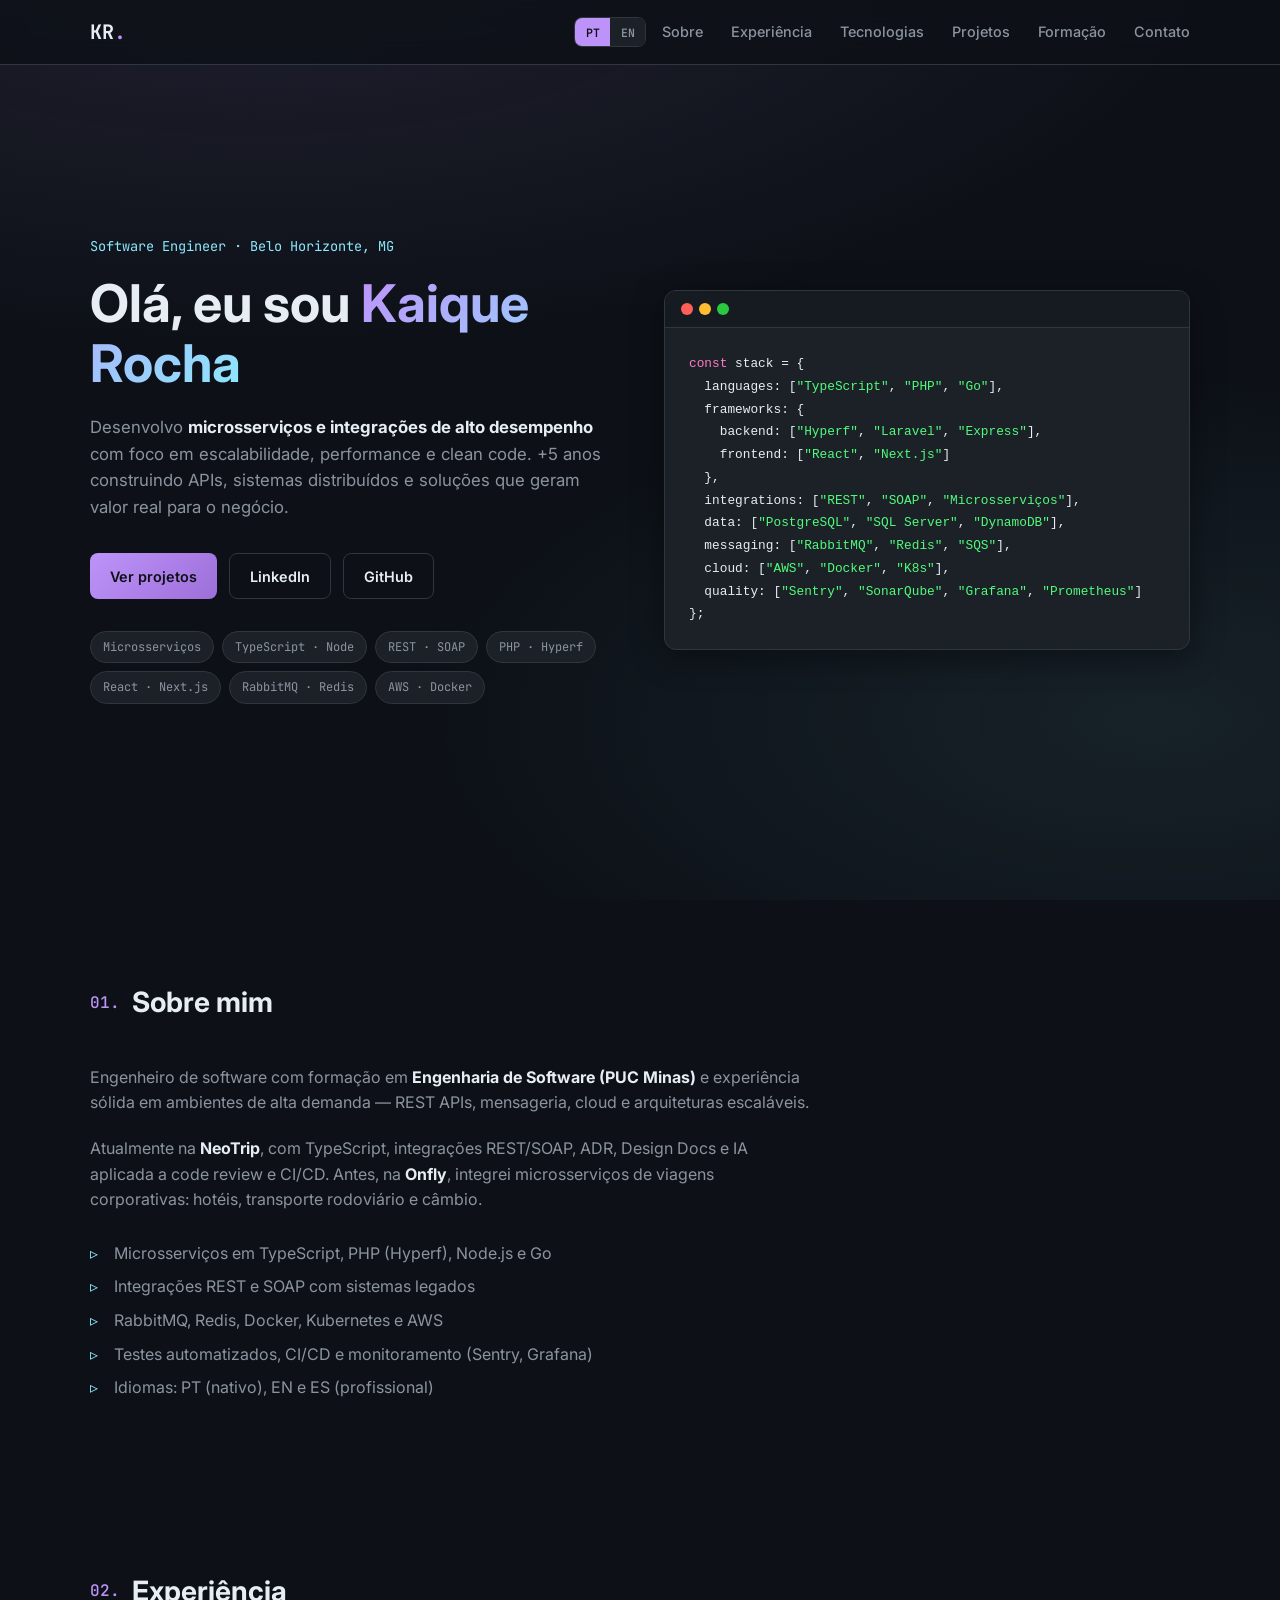
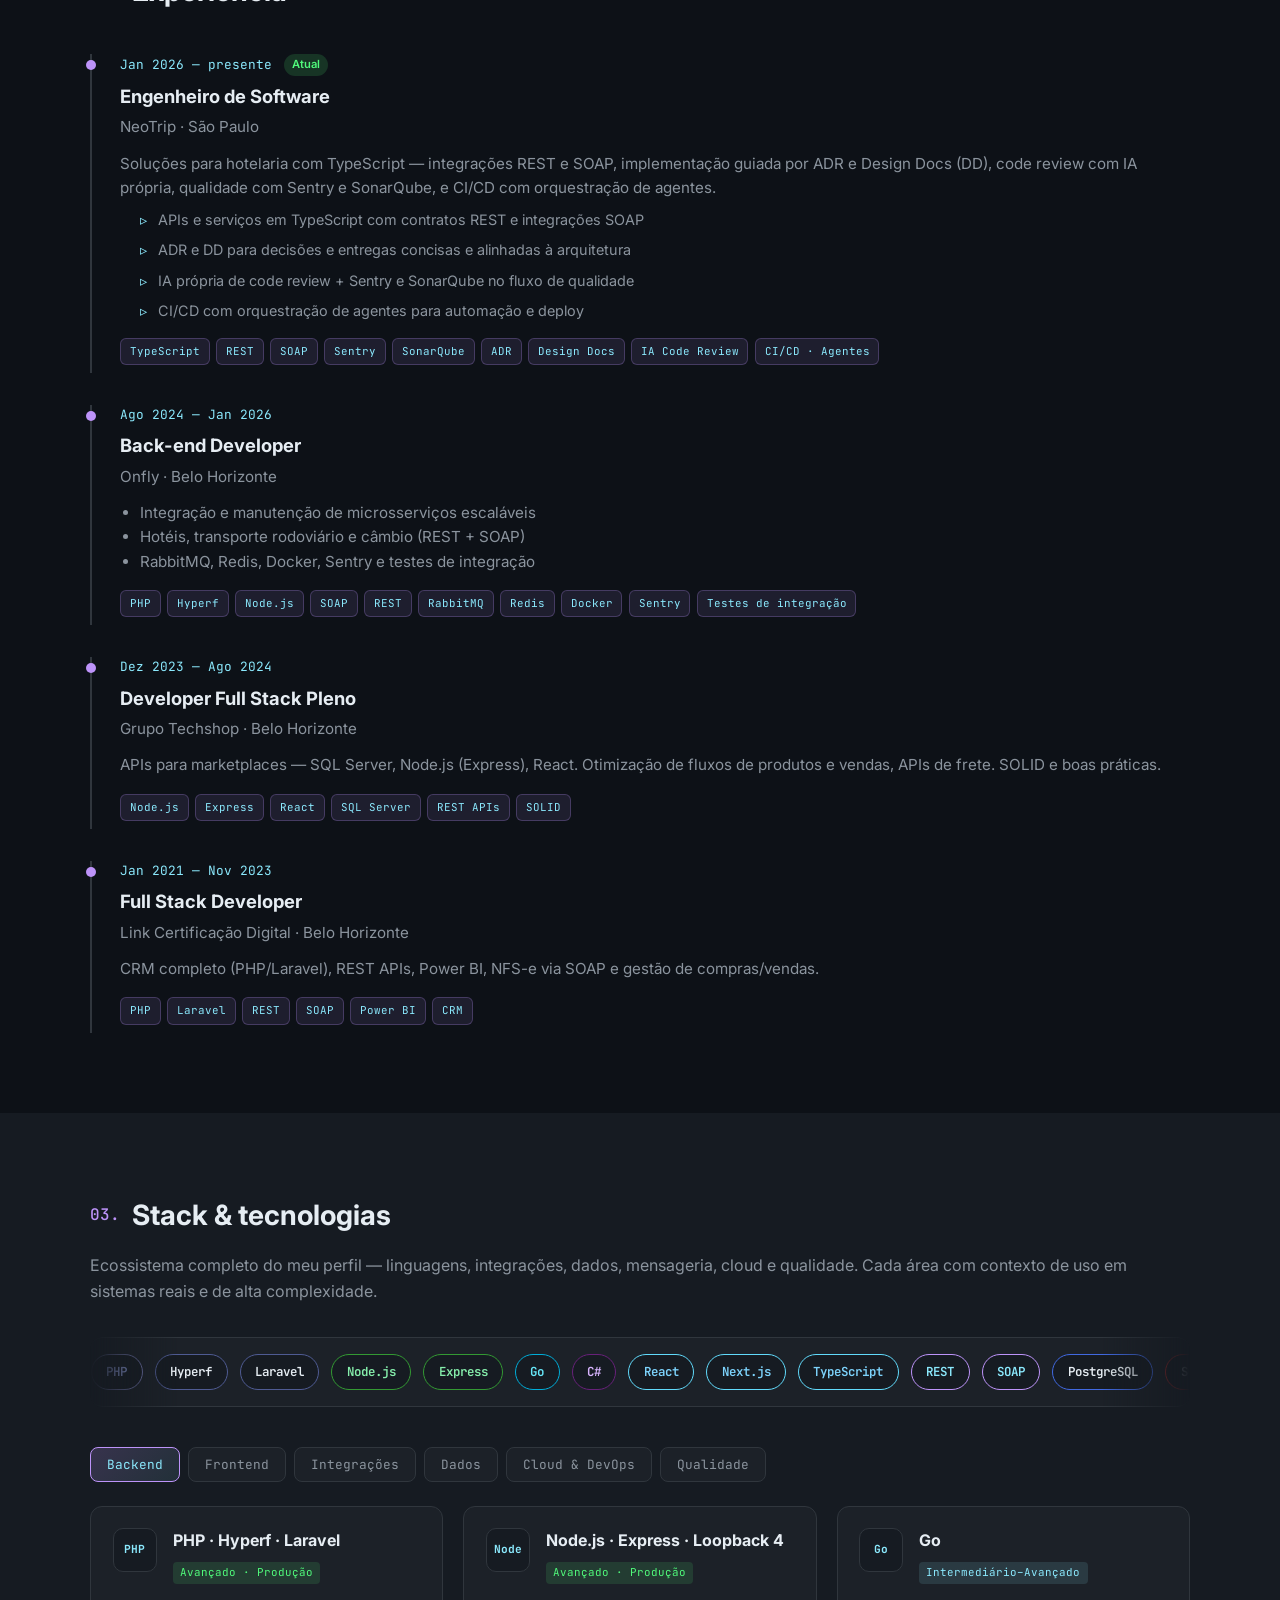
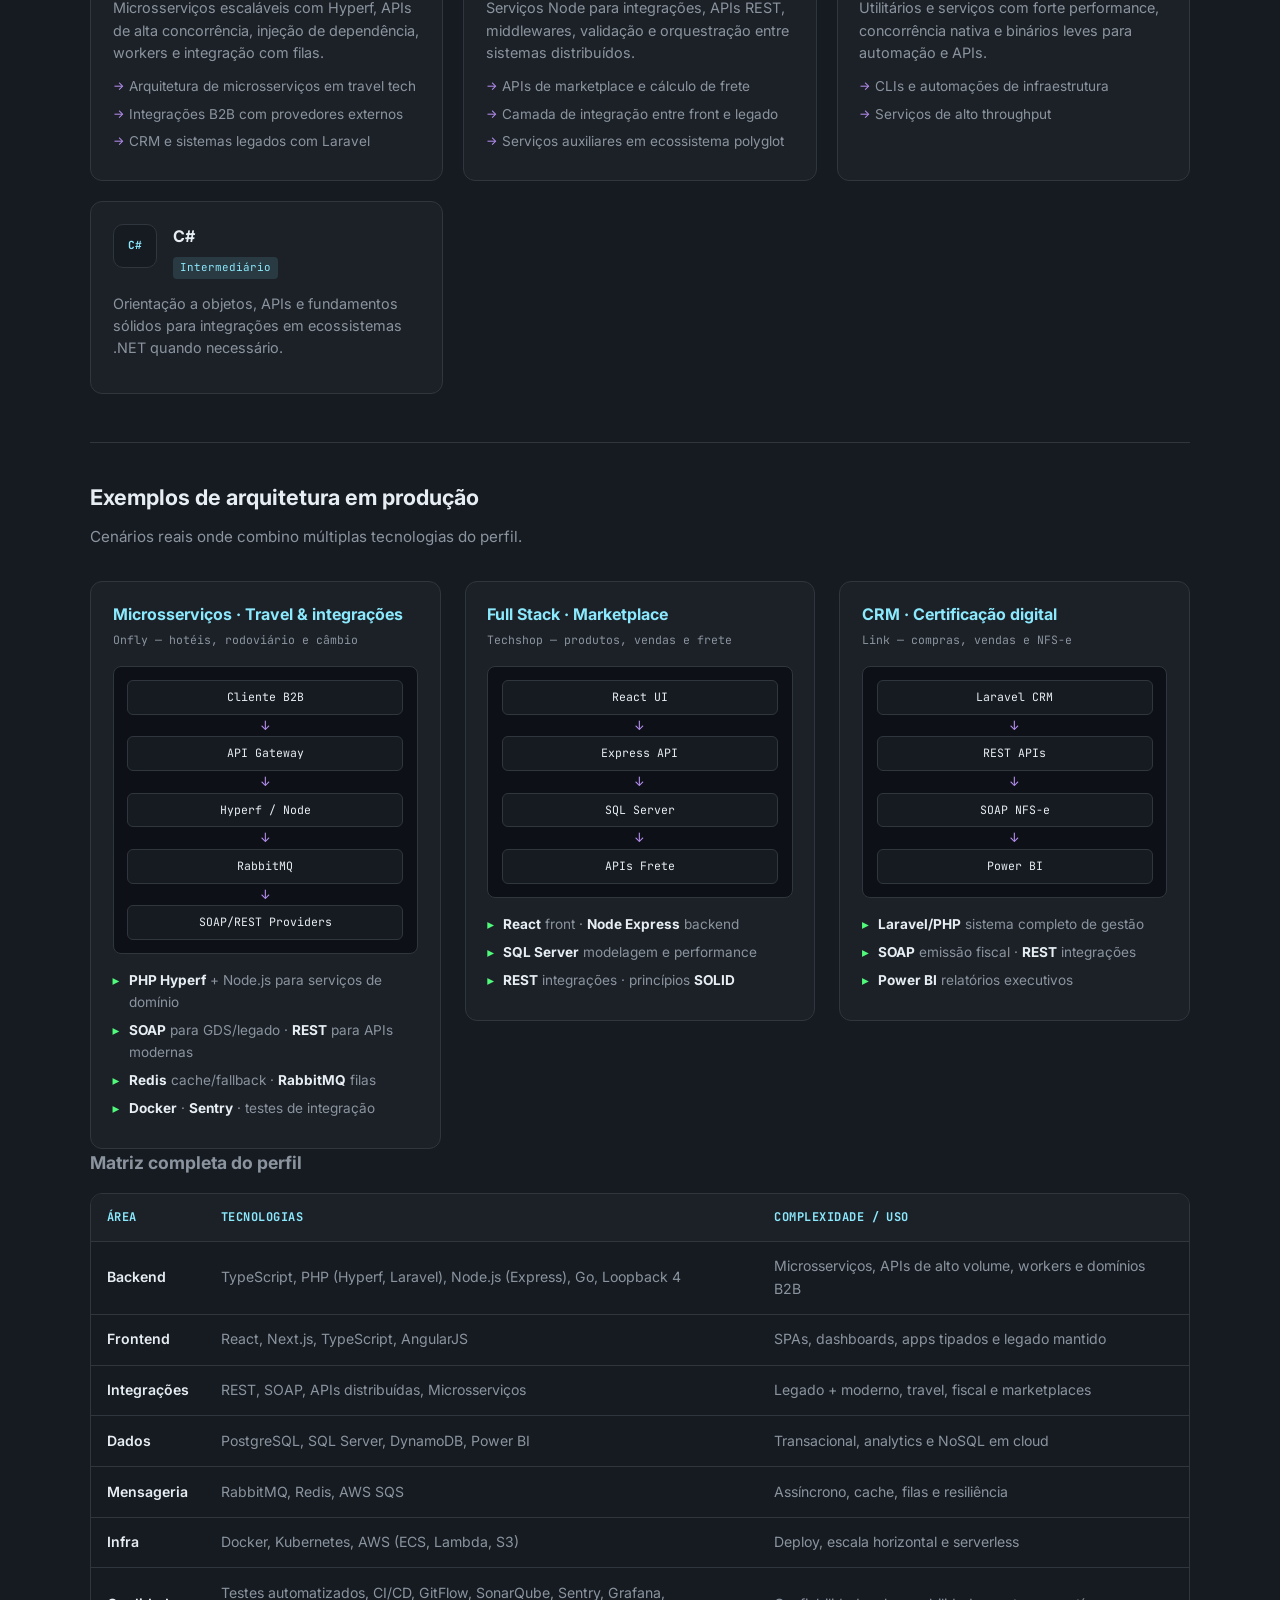
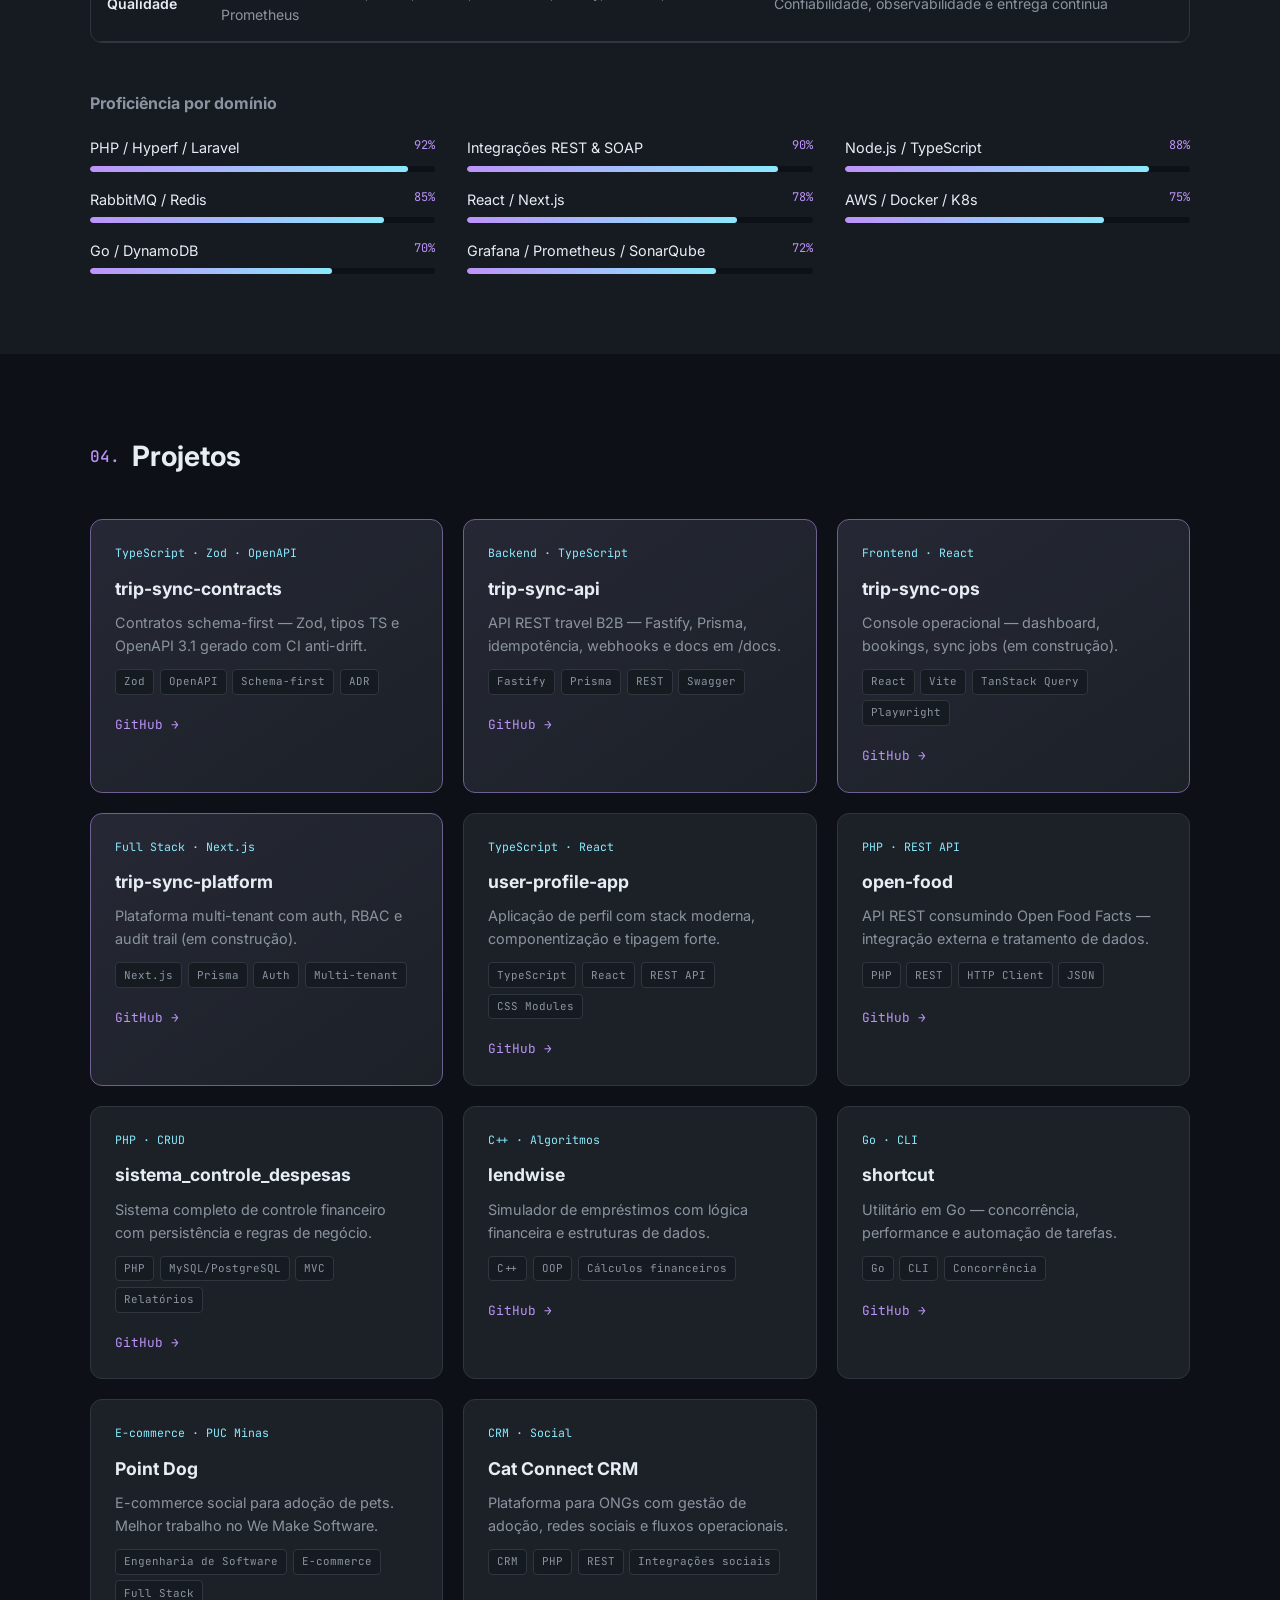
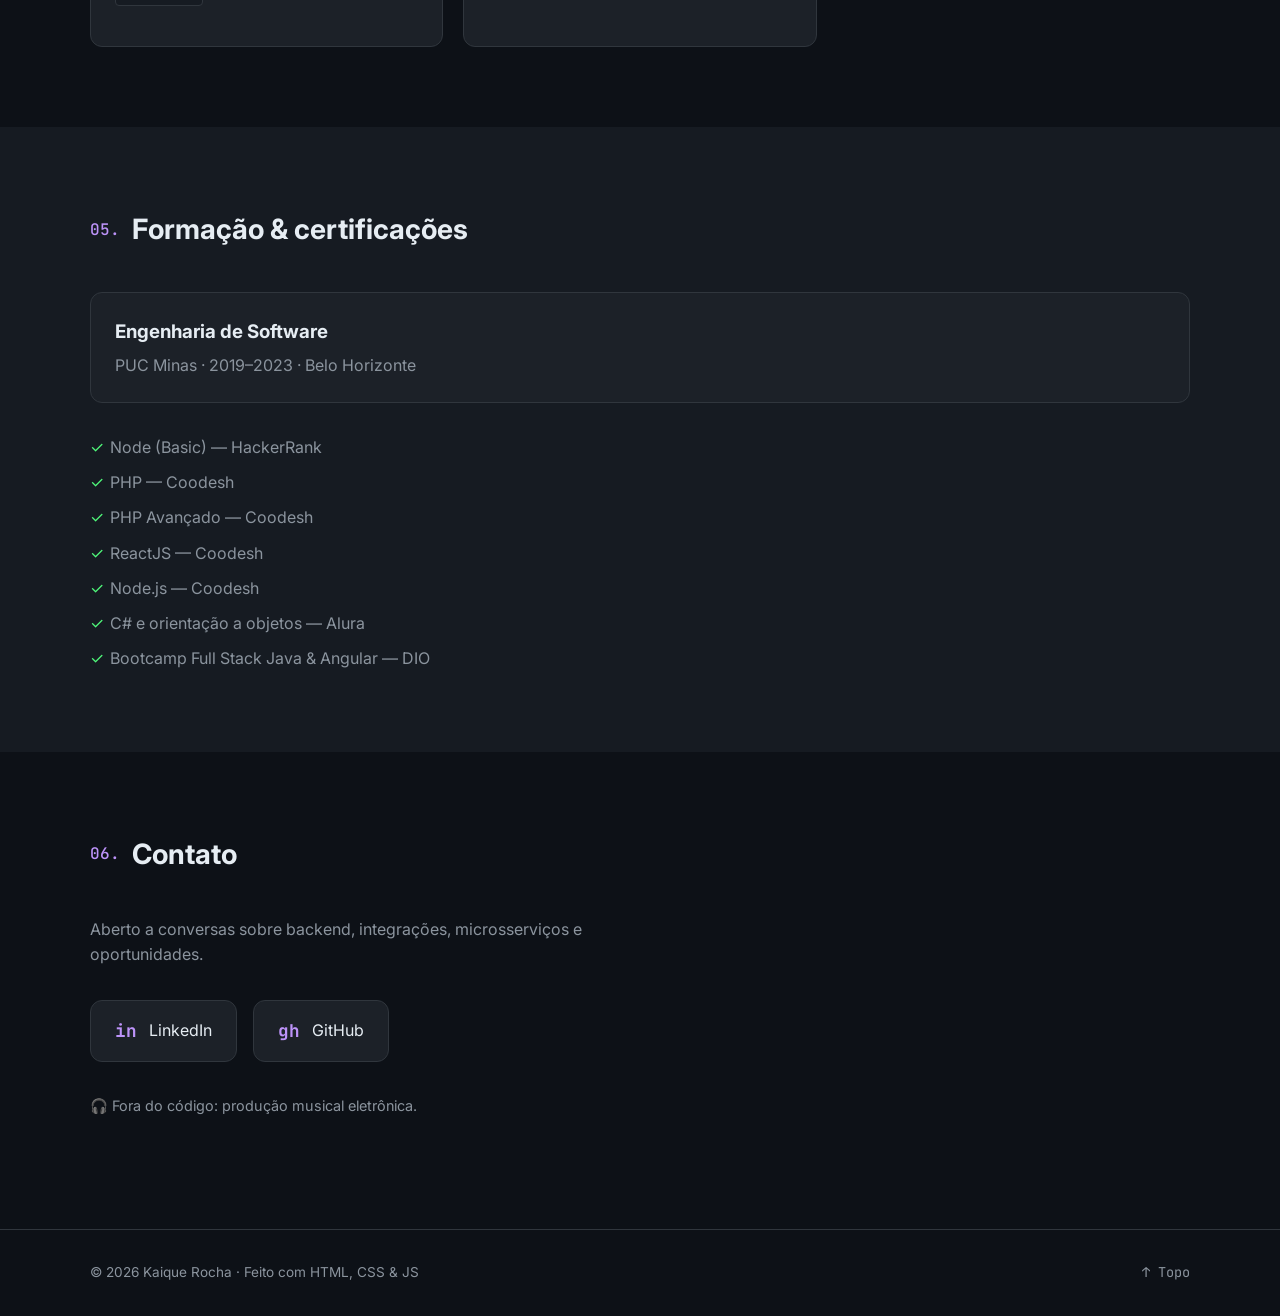
==== index.html @ f0c37850 "feat: add featured project cards to portfolio section with styling enhancements" ====
<!DOCTYPE html>
<html lang="pt-BR">
<head>
  <meta charset="UTF-8" />
  <meta name="viewport" content="width=device-width, initial-scale=1.0" />
  <meta name="description" content="Kaique Rocha — Software Engineer especializado em microsserviços, integrações e backend de alto desempenho." />
  <meta name="author" content="Kaique Rocha" />
  <title>Kaique Rocha · Software Engineer</title>
  <link rel="preconnect" href="https://fonts.googleapis.com" />
  <link rel="preconnect" href="https://fonts.gstatic.com" crossorigin />
  <link href="https://fonts.googleapis.com/css2?family=Inter:wght@400;500;600;700&family=JetBrains+Mono:wght@400;500&display=swap" rel="stylesheet" />
  <link rel="stylesheet" href="css/style.css" />
</head>
<body>
  <header class="header" id="top">
    <nav class="nav container">
      <a href="#top" class="logo">KR<span class="logo-dot">.</span></a>
      <div class="nav-right">
        <div class="lang-switch" role="group" aria-label="Idioma / Language">
          <button type="button" class="lang-btn active" data-lang="pt" aria-pressed="true" data-i18n="lang.pt">PT</button>
          <button type="button" class="lang-btn" data-lang="en" aria-pressed="false" data-i18n="lang.en">EN</button>
        </div>
        <button class="nav-toggle" data-i18n="nav.menu" data-i18n-attr="aria-label" aria-label="Abrir menu" aria-expanded="false">
          <span></span><span></span><span></span>
        </button>
        <ul class="nav-links">
          <li><a href="#sobre" data-i18n="nav.about">Sobre</a></li>
          <li><a href="#experiencia" data-i18n="nav.experience">Experiência</a></li>
          <li><a href="#stack" data-i18n="nav.stack">Tecnologias</a></li>
          <li><a href="#projetos" data-i18n="nav.projects">Projetos</a></li>
          <li><a href="#formacao" data-i18n="nav.education">Formação</a></li>
          <li><a href="#contato" data-i18n="nav.contact">Contato</a></li>
        </ul>
      </div>
    </nav>
  </header>

  <main>
    <section class="hero container">
      <div class="hero-content">
        <p class="hero-label" data-i18n="hero.label">Software Engineer · Belo Horizonte, MG</p>
        <h1 data-i18n="hero.title" data-i18n-html="true">Olá, eu sou <span class="gradient-text">Kaique Rocha</span></h1>
        <p class="hero-desc" data-i18n="hero.desc" data-i18n-html="true">
          Desenvolvo <strong>microsserviços e integrações de alto desempenho</strong> com foco em
          escalabilidade, performance e clean code. +5 anos construindo APIs, sistemas distribuídos
          e soluções que geram valor real para o negócio.
        </p>
        <div class="hero-cta">
          <a href="#projetos" class="btn btn-primary" data-i18n="hero.cta.projects">Ver projetos</a>
          <a href="https://www.linkedin.com/in/kaiqueroc" target="_blank" rel="noopener" class="btn btn-outline">LinkedIn</a>
          <a href="https://github.com/kaiqueRoc" target="_blank" rel="noopener" class="btn btn-outline">GitHub</a>
        </div>
        <div class="hero-tags">
          <span>Microsserviços</span>
          <span>TypeScript · Node</span>
          <span>REST · SOAP</span>
          <span>PHP · Hyperf</span>
          <span>React · Next.js</span>
          <span>RabbitMQ · Redis</span>
          <span>AWS · Docker</span>
        </div>
      </div>
      <div class="hero-visual">
        <div class="code-window">
          <div class="code-header">
            <span></span><span></span><span></span>
          </div>
          <pre><code><span class="kw">const</span> stack = {
  languages: [<span class="str">"TypeScript"</span>, <span class="str">"PHP"</span>, <span class="str">"Go"</span>],
  frameworks: {
    backend: [<span class="str">"Hyperf"</span>, <span class="str">"Laravel"</span>, <span class="str">"Express"</span>],
    frontend: [<span class="str">"React"</span>, <span class="str">"Next.js"</span>]
  },
  integrations: [<span class="str">"REST"</span>, <span class="str">"SOAP"</span>, <span class="str">"Microsserviços"</span>],
  data: [<span class="str">"PostgreSQL"</span>, <span class="str">"SQL Server"</span>, <span class="str">"DynamoDB"</span>],
  messaging: [<span class="str">"RabbitMQ"</span>, <span class="str">"Redis"</span>, <span class="str">"SQS"</span>],
  cloud: [<span class="str">"AWS"</span>, <span class="str">"Docker"</span>, <span class="str">"K8s"</span>],
  quality: [<span class="str">"Sentry"</span>, <span class="str">"SonarQube"</span>, <span class="str">"Grafana"</span>, <span class="str">"Prometheus"</span>]
};</code></pre>
        </div>
      </div>
    </section>

    <section id="sobre" class="section container">
      <h2 class="section-title"><span class="section-num">01.</span> <span data-i18n="about.title">Sobre mim</span></h2>
      <div class="about-grid">
        <p data-i18n="about.p1" data-i18n-html="true">
          Engenheiro de software com formação em <strong>Engenharia de Software (PUC Minas)</strong>
          e experiência sólida em ambientes de alta demanda — REST APIs, mensageria, cloud e
          arquiteturas escaláveis.
        </p>
        <p data-i18n="about.p2" data-i18n-html="true">
          Atualmente na <strong>NeoTrip</strong>, com TypeScript, REST/SOAP, ADR, Design Docs e IA em code review e CI/CD.
          Antes, na <strong>Onfly</strong>, integrei microsserviços de viagens corporativas:
          reservas de hotéis, transporte rodoviário e câmbio.
        </p>
        <ul class="about-highlights">
          <li data-i18n="about.l1">Microsserviços em TypeScript, PHP (Hyperf), Node.js e Go</li>
          <li data-i18n="about.l2">Integrações REST e SOAP com sistemas legados</li>
          <li data-i18n="about.l3">RabbitMQ, Redis, Docker, Kubernetes e AWS</li>
          <li data-i18n="about.l4">Testes automatizados, CI/CD e monitoramento (Sentry, Grafana)</li>
          <li data-i18n="about.l5">Idiomas: PT (nativo), EN e ES (profissional)</li>
        </ul>
      </div>
    </section>

    <section id="experiencia" class="section container">
      <h2 class="section-title"><span class="section-num">02.</span> <span data-i18n="experience.title">Experiência</span></h2>
      <div class="timeline">
        <article class="timeline-item">
          <div class="timeline-meta">
            <span class="timeline-date" data-i18n="exp.n1.date">Jan 2026 — presente</span>
            <span class="timeline-badge" data-i18n="exp.badge">Atual</span>
          </div>
          <h3 data-i18n="exp.n1.role">Engenheiro de Software</h3>
          <p class="timeline-company">NeoTrip · São Paulo</p>
          <p data-i18n="exp.n1.desc">Soluções para hotelaria com TypeScript — integrações REST e SOAP, implementação guiada por ADR e Design Docs (DD), code review com IA própria, qualidade com Sentry e SonarQube, e CI/CD com orquestração de agentes.</p>
          <ul class="timeline-bullets">
            <li data-i18n="exp.n1.b1">APIs e serviços em TypeScript com contratos REST e integrações SOAP</li>
            <li data-i18n="exp.n1.b2">ADR e DD para decisões e entregas concisas e alinhadas à arquitetura</li>
            <li data-i18n="exp.n1.b3">IA própria de code review + Sentry e SonarQube no fluxo de qualidade</li>
            <li data-i18n="exp.n1.b4">CI/CD com orquestração de agentes para automação e deploy</li>
          </ul>
          <div class="timeline-tech">
            <span data-i18n="exp.n1.t1">TypeScript</span><span data-i18n="exp.n1.t2">REST</span><span data-i18n="exp.n1.t3">SOAP</span>
            <span data-i18n="exp.n1.t4">Sentry</span><span data-i18n="exp.n1.t5">SonarQube</span><span data-i18n="exp.n1.t6">ADR</span>
            <span data-i18n="exp.n1.t7">Design Docs</span><span data-i18n="exp.n1.t8">IA Code Review</span><span data-i18n="exp.n1.t9">CI/CD · Agentes</span>
          </div>
        </article>
        <article class="timeline-item">
          <div class="timeline-meta">
            <span class="timeline-date" data-i18n="exp.n2.date">Ago 2024 — Jan 2026</span>
          </div>
          <h3 data-i18n="exp.n2.role">Back-end Developer</h3>
          <p class="timeline-company">Onfly · Belo Horizonte</p>
          <ul>
            <li data-i18n="exp.n2.l1">Integração e manutenção de microsserviços escaláveis</li>
            <li data-i18n="exp.n2.l2">Hotéis, transporte rodoviário e câmbio (REST + SOAP)</li>
            <li data-i18n="exp.n2.l3">RabbitMQ, Redis, Docker, Sentry e testes de integração</li>
          </ul>
          <div class="timeline-tech">
            <span>PHP</span><span>Hyperf</span><span>Node.js</span><span>SOAP</span><span>REST</span>
            <span>RabbitMQ</span><span>Redis</span><span>Docker</span><span>Sentry</span><span>Testes de integração</span>
          </div>
        </article>
        <article class="timeline-item">
          <div class="timeline-meta">
            <span class="timeline-date" data-i18n="exp.n3.date">Dez 2023 — Ago 2024</span>
          </div>
          <h3 data-i18n="exp.n3.role">Developer Full Stack Pleno</h3>
          <p class="timeline-company">Grupo Techshop · Belo Horizonte</p>
          <p data-i18n="exp.n3.desc">APIs para marketplaces — SQL Server, Node.js (Express), React. Otimização de fluxos de produtos e vendas, APIs de frete. SOLID e boas práticas.</p>
          <div class="timeline-tech">
            <span>Node.js</span><span>Express</span><span>React</span><span>SQL Server</span><span>REST APIs</span><span>SOLID</span>
          </div>
        </article>
        <article class="timeline-item">
          <div class="timeline-meta">
            <span class="timeline-date" data-i18n="exp.n4.date">Jan 2021 — Nov 2023</span>
          </div>
          <h3 data-i18n="exp.n4.role">Full Stack Developer</h3>
          <p class="timeline-company">Link Certificação Digital · Belo Horizonte</p>
          <p data-i18n="exp.n4.desc">CRM completo (PHP/Laravel), REST APIs, Power BI, NFS-e via SOAP e gestão de compras/vendas.</p>
          <div class="timeline-tech">
            <span>PHP</span><span>Laravel</span><span>REST</span><span>SOAP</span><span>Power BI</span><span>CRM</span>
          </div>
        </article>
      </div>
    </section>

    <section id="stack" class="section section-alt">
      <div class="container">
        <h2 class="section-title"><span class="section-num">03.</span> <span data-i18n="stack.title">Stack & tecnologias</span></h2>
        <p class="section-sub" data-i18n="stack.sub">
          Ecossistema completo do meu perfil — linguagens, integrações, dados, mensageria, cloud e qualidade.
          Cada área com contexto de uso em sistemas reais e de alta complexidade.
        </p>

        <div class="tech-marquee" aria-hidden="true">
          <div class="tech-marquee-track">
            <span class="tech-badge tech-php">PHP</span>
            <span class="tech-badge tech-hyperf">Hyperf</span>
            <span class="tech-badge tech-laravel">Laravel</span>
            <span class="tech-badge tech-node">Node.js</span>
            <span class="tech-badge tech-express">Express</span>
            <span class="tech-badge tech-go">Go</span>
            <span class="tech-badge tech-csharp">C#</span>
            <span class="tech-badge tech-react">React</span>
            <span class="tech-badge tech-next">Next.js</span>
            <span class="tech-badge tech-ts">TypeScript</span>
            <span class="tech-badge tech-rest">REST</span>
            <span class="tech-badge tech-soap">SOAP</span>
            <span class="tech-badge tech-pg">PostgreSQL</span>
            <span class="tech-badge tech-mssql">SQL Server</span>
            <span class="tech-badge tech-dynamo">DynamoDB</span>
            <span class="tech-badge tech-rabbit">RabbitMQ</span>
            <span class="tech-badge tech-redis">Redis</span>
            <span class="tech-badge tech-aws">AWS</span>
            <span class="tech-badge tech-docker">Docker</span>
            <span class="tech-badge tech-k8s">Kubernetes</span>
            <span class="tech-badge tech-sentry">Sentry</span>
            <span class="tech-badge tech-grafana">Grafana</span>
            <!-- duplicate for seamless loop -->
            <span class="tech-badge tech-php">PHP</span>
            <span class="tech-badge tech-hyperf">Hyperf</span>
            <span class="tech-badge tech-laravel">Laravel</span>
            <span class="tech-badge tech-node">Node.js</span>
            <span class="tech-badge tech-express">Express</span>
            <span class="tech-badge tech-go">Go</span>
            <span class="tech-badge tech-csharp">C#</span>
            <span class="tech-badge tech-react">React</span>
            <span class="tech-badge tech-next">Next.js</span>
            <span class="tech-badge tech-ts">TypeScript</span>
            <span class="tech-badge tech-rest">REST</span>
            <span class="tech-badge tech-soap">SOAP</span>
            <span class="tech-badge tech-pg">PostgreSQL</span>
            <span class="tech-badge tech-mssql">SQL Server</span>
            <span class="tech-badge tech-dynamo">DynamoDB</span>
            <span class="tech-badge tech-rabbit">RabbitMQ</span>
            <span class="tech-badge tech-redis">Redis</span>
            <span class="tech-badge tech-aws">AWS</span>
            <span class="tech-badge tech-docker">Docker</span>
            <span class="tech-badge tech-k8s">Kubernetes</span>
            <span class="tech-badge tech-sentry">Sentry</span>
            <span class="tech-badge tech-grafana">Grafana</span>
          </div>
        </div>

        <div class="stack-tabs" role="tablist">
          <button class="stack-tab active" role="tab" aria-selected="true" data-tab="backend" data-i18n="stack.tab.backend">Backend</button>
          <button class="stack-tab" role="tab" aria-selected="false" data-tab="frontend" data-i18n="stack.tab.frontend">Frontend</button>
          <button class="stack-tab" role="tab" aria-selected="false" data-tab="integrations" data-i18n="stack.tab.integrations">Integrações</button>
          <button class="stack-tab" role="tab" aria-selected="false" data-tab="data" data-i18n="stack.tab.data">Dados</button>
          <button class="stack-tab" role="tab" aria-selected="false" data-tab="infra" data-i18n="stack.tab.infra">Cloud & DevOps</button>
          <button class="stack-tab" role="tab" aria-selected="false" data-tab="quality" data-i18n="stack.tab.quality">Qualidade</button>
        </div>

        <div class="stack-panels">
          <div class="stack-panel active" id="panel-backend" role="tabpanel">
            <div class="tech-detail-grid">
              <article class="tech-detail-card">
                <div class="tech-detail-head">
                  <span class="tech-icon tech-php">PHP</span>
                  <div>
                    <h3>PHP · Hyperf · Laravel</h3>
                    <span class="tech-level tech-level-advanced">Avançado · Produção</span>
                  </div>
                </div>
                <p>Microsserviços escaláveis com Hyperf, APIs de alta concorrência, injeção de dependência, workers e integração com filas.</p>
                <ul class="tech-use-cases">
                  <li>Arquitetura de microsserviços em travel tech</li>
                  <li>Integrações B2B com provedores externos</li>
                  <li>CRM e sistemas legados com Laravel</li>
                </ul>
              </article>
              <article class="tech-detail-card">
                <div class="tech-detail-head">
                  <span class="tech-icon tech-node">Node</span>
                  <div>
                    <h3>Node.js · Express · Loopback 4</h3>
                    <span class="tech-level tech-level-advanced">Avançado · Produção</span>
                  </div>
                </div>
                <p>Serviços Node para integrações, APIs REST, middlewares, validação e orquestração entre sistemas distribuídos.</p>
                <ul class="tech-use-cases">
                  <li>APIs de marketplace e cálculo de frete</li>
                  <li>Camada de integração entre front e legado</li>
                  <li>Serviços auxiliares em ecossistema polyglot</li>
                </ul>
              </article>
              <article class="tech-detail-card">
                <div class="tech-detail-head">
                  <span class="tech-icon tech-go">Go</span>
                  <div>
                    <h3>Go</h3>
                    <span class="tech-level tech-level-mid">Intermediário–Avançado</span>
                  </div>
                </div>
                <p>Utilitários e serviços com forte performance, concorrência nativa e binários leves para automação e APIs.</p>
                <ul class="tech-use-cases">
                  <li>CLIs e automações de infraestrutura</li>
                  <li>Serviços de alto throughput</li>
                </ul>
              </article>
              <article class="tech-detail-card">
                <div class="tech-detail-head">
                  <span class="tech-icon tech-csharp">C#</span>
                  <div>
                    <h3>C#</h3>
                    <span class="tech-level tech-level-mid">Intermediário</span>
                  </div>
                </div>
                <p>Orientação a objetos, APIs e fundamentos sólidos para integrações em ecossistemas .NET quando necessário.</p>
              </article>
            </div>
          </div>

          <div class="stack-panel" id="panel-frontend" role="tabpanel" hidden>
            <div class="tech-detail-grid">
              <article class="tech-detail-card">
                <div class="tech-detail-head">
                  <span class="tech-icon tech-react">React</span>
                  <div>
                    <h3>React · Next.js · TypeScript</h3>
                    <span class="tech-level tech-level-advanced">Intermediário–Avançado</span>
                  </div>
                </div>
                <p>SPAs e aplicações modernas com tipagem forte, componentização, hooks e SSR/SSG com Next.js quando aplicável.</p>
                <ul class="tech-use-cases">
                  <li>Painéis de marketplace e gestão de produtos</li>
                  <li>Apps de perfil e dashboards (user-profile-app)</li>
                  <li>Front-end integrado a APIs REST</li>
                </ul>
              </article>
              <article class="tech-detail-card">
                <div class="tech-detail-head">
                  <span class="tech-icon tech-ts">TS</span>
                  <div>
                    <h3>TypeScript</h3>
                    <span class="tech-level tech-level-advanced">Avançado</span>
                  </div>
                </div>
                <p>Contratos tipados, DTOs, redução de bugs em integração front/back e manutenção de bases grandes.</p>
              </article>
              <article class="tech-detail-card">
                <div class="tech-detail-head">
                  <span class="tech-icon tech-angular">NG</span>
                  <div>
                    <h3>AngularJS</h3>
                    <span class="tech-level tech-level-mid">Experiência</span>
                  </div>
                </div>
                <p>Manutenção e evolução de aplicações legadas com padrões MVC e integração a APIs REST.</p>
              </article>
            </div>
          </div>

          <div class="stack-panel" id="panel-integrations" role="tabpanel" hidden>
            <div class="tech-detail-grid">
              <article class="tech-detail-card tech-detail-wide">
                <div class="tech-detail-head">
                  <span class="tech-icon tech-rest">REST</span>
                  <div>
                    <h3>REST · APIs distribuídas</h3>
                    <span class="tech-level tech-level-advanced">Avançado · Core skill</span>
                  </div>
                </div>
                <p>Design e consumo de APIs REST em ambientes de alta demanda: versionamento, autenticação, rate limit, idempotência e contratos estáveis entre microsserviços.</p>
                <ul class="tech-use-cases">
                  <li>Orquestração entre serviços de hotel, transporte e câmbio</li>
                  <li>APIs públicas e internas com documentação e testes</li>
                  <li>Padronização de payloads e tratamento de erros</li>
                </ul>
              </article>
              <article class="tech-detail-card tech-detail-wide">
                <div class="tech-detail-head">
                  <span class="tech-icon tech-soap">SOAP</span>
                  <div>
                    <h3>SOAP · Sistemas legados</h3>
                    <span class="tech-level tech-level-advanced">Avançado · Core skill</span>
                  </div>
                </div>
                <p>Integração com provedores e governo (NFS-e, GDS, ERPs) via WSDL, XML, certificados e fluxos síncronos/assíncronos em produção.</p>
                <ul class="tech-use-cases">
                  <li>Reservas e câmbio com fornecedores legados</li>
                  <li>Emissão de NFS-e na Link Certificação</li>
                  <li>Ponte entre microsserviços modernos e mainframes</li>
                </ul>
              </article>
              <article class="tech-detail-card">
                <div class="tech-detail-head">
                  <span class="tech-icon tech-hyperf">μS</span>
                  <div>
                    <h3>Microsserviços</h3>
                    <span class="tech-level tech-level-advanced">Avançado</span>
                  </div>
                </div>
                <p>Decomposição por domínio, comunicação assíncrona, resiliência, fallback com Redis e observabilidade ponta a ponta.</p>
              </article>
            </div>
          </div>

          <div class="stack-panel" id="panel-data" role="tabpanel" hidden>
            <div class="tech-detail-grid">
              <article class="tech-detail-card">
                <div class="tech-detail-head">
                  <span class="tech-icon tech-pg">PG</span>
                  <div><h3>PostgreSQL</h3><span class="tech-level tech-level-advanced">Avançado</span></div>
                </div>
                <p>Modelagem relacional, índices, transações e queries otimizadas em serviços distribuídos.</p>
              </article>
              <article class="tech-detail-card">
                <div class="tech-detail-head">
                  <span class="tech-icon tech-mssql">SQL</span>
                  <div><h3>SQL Server</h3><span class="tech-level tech-level-advanced">Avançado</span></div>
                </div>
                <p>Estruturação de dados em marketplaces, relatórios e integração com APIs de produtos e vendas.</p>
              </article>
              <article class="tech-detail-card">
                <div class="tech-detail-head">
                  <span class="tech-icon tech-dynamo">DDB</span>
                  <div><h3>DynamoDB</h3><span class="tech-level tech-level-mid">Intermediário–Avançado</span></div>
                </div>
                <p>Armazenamento NoSQL serverless na AWS para cargas escaláveis e baixa latência.</p>
              </article>
              <article class="tech-detail-card">
                <div class="tech-detail-head">
                  <span class="tech-icon tech-powerbi">BI</span>
                  <div><h3>Power BI</h3><span class="tech-level tech-level-mid">Intermediário</span></div>
                </div>
                <p>Dashboards e relatórios de negócio integrados a CRM e bases operacionais.</p>
              </article>
            </div>
          </div>

          <div class="stack-panel" id="panel-infra" role="tabpanel" hidden>
            <div class="tech-detail-grid">
              <article class="tech-detail-card">
                <div class="tech-detail-head">
                  <span class="tech-icon tech-rabbit">RMQ</span>
                  <div><h3>RabbitMQ</h3><span class="tech-level tech-level-advanced">Avançado</span></div>
                </div>
                <p>Filas, exchanges, dead-letter, processamento assíncrono e desacoplamento entre microsserviços.</p>
              </article>
              <article class="tech-detail-card">
                <div class="tech-detail-head">
                  <span class="tech-icon tech-redis">Redis</span>
                  <div><h3>Redis</h3><span class="tech-level tech-level-advanced">Avançado</span></div>
                </div>
                <p>Cache de alta performance, sessões, rate limiting e estratégias de fallback em integrações críticas.</p>
              </article>
              <article class="tech-detail-card tech-detail-wide">
                <div class="tech-detail-head">
                  <span class="tech-icon tech-aws">AWS</span>
                  <div>
                    <h3>AWS · SQS · ECS · Lambda · S3</h3>
                    <span class="tech-level tech-level-advanced">Intermediário–Avançado</span>
                  </div>
                </div>
                <p>Deploy e operação em cloud: filas gerenciadas, containers, funções serverless e armazenamento de objetos.</p>
              </article>
              <article class="tech-detail-card">
                <div class="tech-detail-head">
                  <span class="tech-icon tech-docker">Docker</span>
                  <div><h3>Docker · Kubernetes</h3><span class="tech-level tech-level-advanced">Avançado</span></div>
                </div>
                <p>Ambientes reproduzíveis, orquestração de containers e pipelines de entrega contínua.</p>
              </article>
              <article class="tech-detail-card">
                <div class="tech-detail-head">
                  <span class="tech-icon tech-cicd">CI</span>
                  <div><h3>CI/CD · GitFlow</h3><span class="tech-level tech-level-advanced">Avançado</span></div>
                </div>
                <p>Pipelines automatizados, revisão de código, releases seguras e versionamento estruturado.</p>
              </article>
            </div>
          </div>

          <div class="stack-panel" id="panel-quality" role="tabpanel" hidden>
            <div class="tech-detail-grid">
              <article class="tech-detail-card">
                <div class="tech-detail-head">
                  <span class="tech-icon tech-tests">TDD</span>
                  <div><h3>Testes automatizados · TDD</h3><span class="tech-level tech-level-advanced">Avançado</span></div>
                </div>
                <p>Testes unitários e de integração em arquiteturas distribuídas — validação de fluxos complexos entre serviços.</p>
              </article>
              <article class="tech-detail-card">
                <div class="tech-detail-head">
                  <span class="tech-icon tech-sentry">Sentry</span>
                  <div><h3>Sentry</h3><span class="tech-level tech-level-advanced">Avançado</span></div>
                </div>
                <p>Monitoramento proativo, rastreamento de erros e manutenção preventiva em produção.</p>
              </article>
              <article class="tech-detail-card">
                <div class="tech-detail-head">
                  <span class="tech-icon tech-grafana">Obs</span>
                  <div><h3>Grafana · Prometheus</h3><span class="tech-level tech-level-mid">Intermediário–Avançado</span></div>
                </div>
                <p>Métricas, alertas e dashboards para saúde de microsserviços e SLAs.</p>
              </article>
              <article class="tech-detail-card">
                <div class="tech-detail-head">
                  <span class="tech-icon tech-sonar">SQ</span>
                  <div><h3>SonarQube · Clean Code · SOLID</h3><span class="tech-level tech-level-advanced">Avançado</span></div>
                </div>
                <p>Qualidade de código, dívida técnica controlada e arquitetura sustentável em equipes de escala.</p>
              </article>
            </div>
          </div>
        </div>

        <div class="arch-section">
          <header class="arch-header">
            <h3 class="arch-title" data-i18n="arch.title">Exemplos de arquitetura em produção</h3>
            <p class="arch-sub" data-i18n="arch.sub">Cenários reais onde combino múltiplas tecnologias do perfil.</p>
          </header>

          <div class="arch-grid">
          <article class="arch-card">
            <h4 data-i18n="arch.travel.title">Microsserviços · Travel & integrações</h4>
            <p class="arch-context" data-i18n="arch.travel.context">Onfly — hotéis, rodoviário e câmbio</p>
            <div class="arch-pipeline">
              <div class="arch-node" data-i18n="arch.travel.s1">Cliente B2B</div>
              <div class="arch-connector" aria-hidden="true">↓</div>
              <div class="arch-node" data-i18n="arch.travel.s2">API Gateway</div>
              <div class="arch-connector" aria-hidden="true">↓</div>
              <div class="arch-node" data-i18n="arch.travel.s3">Hyperf / Node</div>
              <div class="arch-connector" aria-hidden="true">↓</div>
              <div class="arch-node" data-i18n="arch.travel.s4">RabbitMQ</div>
              <div class="arch-connector" aria-hidden="true">↓</div>
              <div class="arch-node" data-i18n="arch.travel.s5">SOAP/REST Providers</div>
            </div>
            <ul class="arch-stack-list">
              <li data-i18n="arch.travel.l1" data-i18n-html="true"><strong>PHP Hyperf</strong> + Node.js para serviços de domínio</li>
              <li data-i18n="arch.travel.l2" data-i18n-html="true"><strong>SOAP</strong> para GDS/legado · <strong>REST</strong> para APIs modernas</li>
              <li data-i18n="arch.travel.l3" data-i18n-html="true"><strong>Redis</strong> cache/fallback · <strong>RabbitMQ</strong> filas</li>
              <li data-i18n="arch.travel.l4" data-i18n-html="true"><strong>Docker</strong> · <strong>Sentry</strong> · testes de integração</li>
            </ul>
          </article>
          <article class="arch-card">
            <h4 data-i18n="arch.market.title">Full Stack · Marketplace</h4>
            <p class="arch-context" data-i18n="arch.market.context">Techshop — produtos, vendas e frete</p>
            <div class="arch-pipeline">
              <div class="arch-node" data-i18n="arch.market.s1">React UI</div>
              <div class="arch-connector" aria-hidden="true">↓</div>
              <div class="arch-node" data-i18n="arch.market.s2">Express API</div>
              <div class="arch-connector" aria-hidden="true">↓</div>
              <div class="arch-node" data-i18n="arch.market.s3">SQL Server</div>
              <div class="arch-connector" aria-hidden="true">↓</div>
              <div class="arch-node" data-i18n="arch.market.s4">APIs Frete</div>
            </div>
            <ul class="arch-stack-list">
              <li data-i18n="arch.market.l1" data-i18n-html="true"><strong>React</strong> front · <strong>Node Express</strong> backend</li>
              <li data-i18n="arch.market.l2" data-i18n-html="true"><strong>SQL Server</strong> modelagem e performance</li>
              <li data-i18n="arch.market.l3" data-i18n-html="true"><strong>REST</strong> integrações · princípios <strong>SOLID</strong></li>
            </ul>
          </article>
          <article class="arch-card">
            <h4 data-i18n="arch.crm.title">CRM · Certificação digital</h4>
            <p class="arch-context" data-i18n="arch.crm.context">Link — compras, vendas e NFS-e</p>
            <div class="arch-pipeline">
              <div class="arch-node" data-i18n="arch.crm.s1">Laravel CRM</div>
              <div class="arch-connector" aria-hidden="true">↓</div>
              <div class="arch-node" data-i18n="arch.crm.s2">REST APIs</div>
              <div class="arch-connector" aria-hidden="true">↓</div>
              <div class="arch-node" data-i18n="arch.crm.s3">SOAP NFS-e</div>
              <div class="arch-connector" aria-hidden="true">↓</div>
              <div class="arch-node" data-i18n="arch.crm.s4">Power BI</div>
            </div>
            <ul class="arch-stack-list">
              <li data-i18n="arch.crm.l1" data-i18n-html="true"><strong>Laravel/PHP</strong> sistema completo de gestão</li>
              <li data-i18n="arch.crm.l2" data-i18n-html="true"><strong>SOAP</strong> emissão fiscal · <strong>REST</strong> integrações</li>
              <li data-i18n="arch.crm.l3" data-i18n-html="true"><strong>Power BI</strong> relatórios executivos</li>
            </ul>
          </article>
          </div>
        </div>

        <div class="stack-matrix">
          <h3 class="stack-matrix-title" data-i18n="matrix.title">Matriz completa do perfil</h3>
          <div class="matrix-table-wrap">
            <table class="matrix-table">
              <thead>
                <tr>
                  <th data-i18n="matrix.th.area">Área</th>
                  <th data-i18n="matrix.th.tech">Tecnologias</th>
                  <th data-i18n="matrix.th.usage">Complexidade / uso</th>
                </tr>
              </thead>
              <tbody>
                <tr>
                  <td data-label="Área" data-i18n="matrix.r1.area">Backend</td>
                  <td data-label="Tecnologias" data-i18n="matrix.r1.tech">PHP (Hyperf, Laravel), Node.js (Express), Go, C#, Loopback 4</td>
                  <td data-label="Uso" data-i18n="matrix.r1.usage">Microsserviços, APIs de alto volume, workers e domínios B2B</td>
                </tr>
                <tr>
                  <td data-label="Área" data-i18n="matrix.r2.area">Frontend</td>
                  <td data-label="Tecnologias" data-i18n="matrix.r2.tech">React, Next.js, TypeScript, AngularJS</td>
                  <td data-label="Uso" data-i18n="matrix.r2.usage">SPAs, dashboards, apps tipados e legado mantido</td>
                </tr>
                <tr>
                  <td data-label="Área" data-i18n="matrix.r3.area">Integrações</td>
                  <td data-label="Tecnologias" data-i18n="matrix.r3.tech">REST, SOAP, APIs distribuídas, Microsserviços</td>
                  <td data-label="Uso" data-i18n="matrix.r3.usage">Legado + moderno, travel, fiscal e marketplaces</td>
                </tr>
                <tr>
                  <td data-label="Área" data-i18n="matrix.r4.area">Dados</td>
                  <td data-label="Tecnologias" data-i18n="matrix.r4.tech">PostgreSQL, SQL Server, DynamoDB, Power BI</td>
                  <td data-label="Uso" data-i18n="matrix.r4.usage">Transacional, analytics e NoSQL em cloud</td>
                </tr>
                <tr>
                  <td data-label="Área" data-i18n="matrix.r5.area">Mensageria</td>
                  <td data-label="Tecnologias" data-i18n="matrix.r5.tech">RabbitMQ, Redis, AWS SQS</td>
                  <td data-label="Uso" data-i18n="matrix.r5.usage">Assíncrono, cache, filas e resiliência</td>
                </tr>
                <tr>
                  <td data-label="Área" data-i18n="matrix.r6.area">Infra</td>
                  <td data-label="Tecnologias" data-i18n="matrix.r6.tech">Docker, Kubernetes, AWS (ECS, Lambda, S3)</td>
                  <td data-label="Uso" data-i18n="matrix.r6.usage">Deploy, escala horizontal e serverless</td>
                </tr>
                <tr>
                  <td data-label="Área" data-i18n="matrix.r7.area">Qualidade</td>
                  <td data-label="Tecnologias" data-i18n="matrix.r7.tech">Testes automatizados, CI/CD, GitFlow, SonarQube, Sentry, Grafana, Prometheus</td>
                  <td data-label="Uso" data-i18n="matrix.r7.usage">Confiabilidade, observabilidade e entrega contínua</td>
                </tr>
              </tbody>
            </table>
          </div>
        </div>

        <div class="skill-levels">
          <h3 class="skill-levels-title" data-i18n="levels.title">Proficiência por domínio</h3>
          <div class="levels-grid">
            <div class="level-item">
              <div class="level-header"><span data-i18n="level.l1">PHP / Hyperf / Laravel</span><span>92%</span></div>
              <div class="level-bar"><div class="level-fill" data-width="92"></div></div>
            </div>
            <div class="level-item">
              <div class="level-header"><span data-i18n="level.l2">Integrações REST & SOAP</span><span>90%</span></div>
              <div class="level-bar"><div class="level-fill" data-width="90"></div></div>
            </div>
            <div class="level-item">
              <div class="level-header"><span data-i18n="level.l3">Node.js / TypeScript</span><span>88%</span></div>
              <div class="level-bar"><div class="level-fill" data-width="88"></div></div>
            </div>
            <div class="level-item">
              <div class="level-header"><span data-i18n="level.l4">RabbitMQ / Redis</span><span>85%</span></div>
              <div class="level-bar"><div class="level-fill" data-width="85"></div></div>
            </div>
            <div class="level-item">
              <div class="level-header"><span data-i18n="level.l5">React / Next.js</span><span>78%</span></div>
              <div class="level-bar"><div class="level-fill" data-width="78"></div></div>
            </div>
            <div class="level-item">
              <div class="level-header"><span data-i18n="level.l6">AWS / Docker / K8s</span><span>75%</span></div>
              <div class="level-bar"><div class="level-fill" data-width="75"></div></div>
            </div>
            <div class="level-item">
              <div class="level-header"><span data-i18n="level.l7">Go / DynamoDB</span><span>70%</span></div>
              <div class="level-bar"><div class="level-fill" data-width="70"></div></div>
            </div>
            <div class="level-item">
              <div class="level-header"><span data-i18n="level.l8">Grafana / Prometheus / SonarQube</span><span>72%</span></div>
              <div class="level-bar"><div class="level-fill" data-width="72"></div></div>
            </div>
          </div>
        </div>
      </div>
    </section>

    <section id="projetos" class="section container">
      <h2 class="section-title"><span class="section-num">04.</span> <span data-i18n="projects.title">Projetos</span></h2>
      <div class="projects-grid">
        <a href="https://github.com/kaiqueRoc/trip-sync-contracts" target="_blank" rel="noopener" class="project-card project-card-featured">
          <span class="project-lang">TypeScript · Zod · OpenAPI</span>
          <h3>trip-sync-contracts</h3>
          <p>Contratos schema-first — Zod, tipos TS e OpenAPI 3.1 gerado com CI anti-drift.</p>
          <div class="project-stack">
            <span>Zod</span><span>OpenAPI</span><span>Schema-first</span><span>ADR</span>
          </div>
          <span class="project-link">GitHub →</span>
        </a>
        <a href="https://github.com/kaiqueRoc/trip-sync-api" target="_blank" rel="noopener" class="project-card project-card-featured">
          <span class="project-lang">Backend · TypeScript</span>
          <h3>trip-sync-api</h3>
          <p>API REST travel B2B — Fastify, Prisma, idempotência, webhooks e docs em /docs.</p>
          <div class="project-stack">
            <span>Fastify</span><span>Prisma</span><span>REST</span><span>Swagger</span>
          </div>
          <span class="project-link">GitHub →</span>
        </a>
        <a href="https://github.com/kaiqueRoc/trip-sync-ops" target="_blank" rel="noopener" class="project-card project-card-featured">
          <span class="project-lang">Frontend · React</span>
          <h3>trip-sync-ops</h3>
          <p>Console operacional — dashboard, bookings, sync jobs (em construção).</p>
          <div class="project-stack">
            <span>React</span><span>Vite</span><span>TanStack Query</span><span>Playwright</span>
          </div>
          <span class="project-link">GitHub →</span>
        </a>
        <a href="https://github.com/kaiqueRoc/trip-sync-platform" target="_blank" rel="noopener" class="project-card project-card-featured">
          <span class="project-lang">Full Stack · Next.js</span>
          <h3>trip-sync-platform</h3>
          <p>Plataforma multi-tenant com auth, RBAC e audit trail (em construção).</p>
          <div class="project-stack">
            <span>Next.js</span><span>Prisma</span><span>Auth</span><span>Multi-tenant</span>
          </div>
          <span class="project-link">GitHub →</span>
        </a>
        <a href="https://github.com/kaiqueRoc/user-profile-app" target="_blank" rel="noopener" class="project-card">
          <span class="project-lang">TypeScript · React</span>
          <h3>user-profile-app</h3>
          <p>Aplicação de perfil com stack moderna, componentização e tipagem forte.</p>
          <div class="project-stack">
            <span>TypeScript</span><span>React</span><span>REST API</span><span>CSS Modules</span>
          </div>
          <span class="project-link">GitHub →</span>
        </a>
        <a href="https://github.com/kaiqueRoc/open-food" target="_blank" rel="noopener" class="project-card">
          <span class="project-lang">PHP · REST API</span>
          <h3>open-food</h3>
          <p>API REST consumindo Open Food Facts — integração externa e tratamento de dados.</p>
          <div class="project-stack">
            <span>PHP</span><span>REST</span><span>HTTP Client</span><span>JSON</span>
          </div>
          <span class="project-link">GitHub →</span>
        </a>
        <a href="https://github.com/kaiqueRoc/sistema_controle_despesas" target="_blank" rel="noopener" class="project-card">
          <span class="project-lang">PHP · CRUD</span>
          <h3>sistema_controle_despesas</h3>
          <p>Sistema completo de controle financeiro com persistência e regras de negócio.</p>
          <div class="project-stack">
            <span>PHP</span><span>MySQL/PostgreSQL</span><span>MVC</span><span>Relatórios</span>
          </div>
          <span class="project-link">GitHub →</span>
        </a>
        <a href="https://github.com/kaiqueRoc/lendwise" target="_blank" rel="noopener" class="project-card">
          <span class="project-lang">C++ · Algoritmos</span>
          <h3>lendwise</h3>
          <p>Simulador de empréstimos com lógica financeira e estruturas de dados.</p>
          <div class="project-stack">
            <span>C++</span><span>OOP</span><span>Cálculos financeiros</span>
          </div>
          <span class="project-link">GitHub →</span>
        </a>
        <a href="https://github.com/kaiqueRoc/shortcut" target="_blank" rel="noopener" class="project-card">
          <span class="project-lang">Go · CLI</span>
          <h3>shortcut</h3>
          <p>Utilitário em Go — concorrência, performance e automação de tarefas.</p>
          <div class="project-stack">
            <span>Go</span><span>CLI</span><span>Concorrência</span>
          </div>
          <span class="project-link">GitHub →</span>
        </a>
        <article class="project-card project-card-static">
          <span class="project-lang">E-commerce · PUC Minas</span>
          <h3>Point Dog</h3>
          <p>E-commerce social para adoção de pets. Melhor trabalho no We Make Software.</p>
          <div class="project-stack">
            <span>Engenharia de Software</span><span>E-commerce</span><span>Full Stack</span>
          </div>
        </article>
        <article class="project-card project-card-static">
          <span class="project-lang">CRM · Social</span>
          <h3>Cat Connect CRM</h3>
          <p>Plataforma para ONGs com gestão de adoção, redes sociais e fluxos operacionais.</p>
          <div class="project-stack">
            <span>CRM</span><span>PHP</span><span>REST</span><span>Integrações sociais</span>
          </div>
        </article>
      </div>
    </section>

    <section id="formacao" class="section section-alt">
      <div class="container">
        <h2 class="section-title"><span class="section-num">05.</span> <span data-i18n="education.title">Formação & certificações</span></h2>
        <div class="edu-grid">
          <div class="edu-card">
            <h3 data-i18n="edu.degree">Engenharia de Software</h3>
            <p data-i18n="edu.school">PUC Minas · 2019–2023 · Belo Horizonte</p>
          </div>
          <ul class="cert-list">
            <li><a href="https://www.hackerrank.com/certificates/9613e8274ff5" target="_blank" rel="noopener">Node (Basic) — HackerRank</a></li>
            <li><a href="https://coodesh.com/share/certificate/f96ccec0-0f97-11ee-9234-9bdd9bab42c4" target="_blank" rel="noopener">PHP — Coodesh</a></li>
            <li><a href="https://coodesh.com/share/certificate/bc74c940-0f98-11ee-9234-c7bac91514fe" target="_blank" rel="noopener">PHP Avançado — Coodesh</a></li>
            <li><a href="https://coodesh.com/share/certificate/3c415e20-0555-11ee-9234-ed12d763428d" target="_blank" rel="noopener">ReactJS — Coodesh</a></li>
            <li><a href="https://coodesh.com/share/certificate/3f347b40-fbe5-11ed-9234-398d55d6a961" target="_blank" rel="noopener">Node.js — Coodesh</a></li>
            <li data-i18n="edu.c6">C# e orientação a objetos — Alura</li>
            <li data-i18n="edu.c7">Bootcamp Full Stack Java & Angular — DIO</li>
          </ul>
        </div>
      </div>
    </section>

    <section id="contato" class="section container">
      <h2 class="section-title"><span class="section-num">06.</span> <span data-i18n="contact.title">Contato</span></h2>
      <p class="contact-text" data-i18n="contact.text">Aberto a conversas sobre backend, integrações, microsserviços e oportunidades.</p>
      <div class="contact-links">
        <a href="https://www.linkedin.com/in/kaiqueroc" target="_blank" rel="noopener" class="contact-card">
          <span class="contact-icon">in</span>
          <span>LinkedIn</span>
        </a>
        <a href="https://github.com/kaiqueRoc" target="_blank" rel="noopener" class="contact-card">
          <span class="contact-icon">gh</span>
          <span>GitHub</span>
        </a>
      </div>
      <p class="contact-note" data-i18n="contact.note">🎧 Fora do código: produção musical eletrônica.</p>
    </section>
  </main>

  <footer class="footer">
    <div class="container footer-inner">
      <p>© <span id="year"></span> Kaique Rocha · <span data-i18n="footer.text">Feito com HTML, CSS & JS</span></p>
      <a href="#top" class="back-top" data-i18n="footer.top">↑ Topo</a>
    </div>
  </footer>

  <script src="js/i18n.js"></script>
  <script src="js/main.js"></script>
</body>
</html>
---- css/style.css ----
:root {
  --bg: #0d1117;
  --bg-alt: #161b22;
  --bg-card: #1c2128;
  --border: #30363d;
  --text: #e6edf3;
  --text-muted: #8b949e;
  --accent: #bd93f9;
  --accent-2: #8be9fd;
  --green: #50fa7b;
  --pink: #ff79c6;
  --yellow: #f1fa8c;
  --radius: 12px;
  --shadow: 0 8px 32px rgba(0, 0, 0, 0.4);
  --font: "Inter", system-ui, sans-serif;
  --mono: "JetBrains Mono", monospace;
}

*, *::before, *::after { box-sizing: border-box; margin: 0; padding: 0; }

html { scroll-behavior: smooth; }

body {
  font-family: var(--font);
  background: var(--bg);
  color: var(--text);
  line-height: 1.6;
  overflow-x: hidden;
}

body::before {
  content: "";
  position: fixed;
  inset: 0;
  background:
    radial-gradient(ellipse 80% 50% at 20% -10%, rgba(189, 147, 249, 0.12), transparent),
    radial-gradient(ellipse 60% 40% at 90% 80%, rgba(139, 233, 253, 0.08), transparent);
  pointer-events: none;
  z-index: -1;
}

a { color: var(--accent-2); text-decoration: none; transition: color 0.2s; }
a:hover { color: var(--accent); }

.container { width: min(1100px, 92vw); margin: 0 auto; }

/* Header */
.header {
  position: fixed;
  top: 0;
  left: 0;
  right: 0;
  z-index: 100;
  background: rgba(13, 17, 23, 0.85);
  backdrop-filter: blur(12px);
  border-bottom: 1px solid var(--border);
}

.nav {
  display: flex;
  align-items: center;
  justify-content: space-between;
  height: 64px;
  gap: 1rem;
}

.nav-right {
  display: flex;
  align-items: center;
  gap: 1rem;
}

.lang-switch {
  display: flex;
  border: 1px solid var(--border);
  border-radius: 8px;
  overflow: hidden;
}

.lang-btn {
  font-family: var(--mono);
  font-size: 0.72rem;
  font-weight: 600;
  padding: 0.4rem 0.65rem;
  border: none;
  background: var(--bg-card);
  color: var(--text-muted);
  cursor: pointer;
  transition: 0.2s;
}

.lang-btn:hover { color: var(--text); }

.lang-btn.active {
  background: var(--accent);
  color: #0d1117;
}

.logo {
  font-family: var(--mono);
  font-weight: 700;
  font-size: 1.25rem;
  color: var(--text);
}

.logo-dot { color: var(--accent); }

.nav-links {
  display: flex;
  gap: 1.75rem;
  list-style: none;
}

.nav-links a {
  color: var(--text-muted);
  font-size: 0.9rem;
  font-weight: 500;
}

.nav-links a:hover { color: var(--accent-2); }

.nav-toggle {
  display: none;
  flex-direction: column;
  gap: 5px;
  background: none;
  border: none;
  cursor: pointer;
  padding: 4px;
}

.nav-toggle span {
  width: 22px;
  height: 2px;
  background: var(--text);
  border-radius: 2px;
  transition: 0.3s;
}

/* Hero */
.hero {
  display: grid;
  grid-template-columns: 1fr 1fr;
  gap: 3rem;
  align-items: center;
  min-height: 100vh;
  padding: 120px 0 80px;
}

.hero-label {
  font-family: var(--mono);
  font-size: 0.85rem;
  color: var(--accent-2);
  margin-bottom: 1rem;
}

.hero h1 {
  font-size: clamp(2rem, 5vw, 3.25rem);
  font-weight: 700;
  line-height: 1.15;
  margin-bottom: 1.25rem;
}

.gradient-text {
  background: linear-gradient(135deg, var(--accent), var(--accent-2));
  -webkit-background-clip: text;
  -webkit-text-fill-color: transparent;
  background-clip: text;
}

.hero-desc {
  color: var(--text-muted);
  font-size: 1.05rem;
  max-width: 520px;
  margin-bottom: 2rem;
}

.hero-desc strong { color: var(--text); }

.hero-cta {
  display: flex;
  flex-wrap: wrap;
  gap: 0.75rem;
  margin-bottom: 2rem;
}

.btn {
  display: inline-flex;
  align-items: center;
  padding: 0.65rem 1.25rem;
  border-radius: 8px;
  font-weight: 600;
  font-size: 0.9rem;
  transition: transform 0.2s, box-shadow 0.2s;
}

.btn:hover { transform: translateY(-2px); }

.btn-primary {
  background: linear-gradient(135deg, var(--accent), #9d6fd9);
  color: #0d1117;
}

.btn-primary:hover { box-shadow: 0 4px 20px rgba(189, 147, 249, 0.4); color: #0d1117; }

.btn-outline {
  border: 1px solid var(--border);
  color: var(--text);
}

.btn-outline:hover {
  border-color: var(--accent);
  color: var(--accent-2);
}

.hero-tags {
  display: flex;
  flex-wrap: wrap;
  gap: 0.5rem;
}

.hero-tags span {
  font-family: var(--mono);
  font-size: 0.75rem;
  padding: 0.35rem 0.75rem;
  background: var(--bg-card);
  border: 1px solid var(--border);
  border-radius: 999px;
  color: var(--text-muted);
}

.code-window {
  background: var(--bg-card);
  border: 1px solid var(--border);
  border-radius: var(--radius);
  box-shadow: var(--shadow);
  overflow: hidden;
}

.code-header {
  display: flex;
  gap: 6px;
  padding: 12px 16px;
  background: var(--bg-alt);
  border-bottom: 1px solid var(--border);
}

.code-header span {
  width: 12px;
  height: 12px;
  border-radius: 50%;
  background: var(--border);
}

.code-header span:nth-child(1) { background: #ff5f57; }
.code-header span:nth-child(2) { background: #febc2e; }
.code-header span:nth-child(3) { background: #28c840; }

.code-window pre {
  padding: 1.5rem;
  font-family: var(--mono);
  font-size: 0.8rem;
  line-height: 1.7;
  overflow-x: auto;
}

.kw { color: var(--pink); }
.str { color: var(--green); }
.bool { color: var(--accent-2); }

/* Sections */
.section { padding: 5rem 0; }
.section-alt { background: var(--bg-alt); }

.section-title {
  font-size: 1.75rem;
  font-weight: 700;
  margin-bottom: 2.5rem;
  display: flex;
  align-items: center;
  gap: 0.75rem;
}

.section-num {
  font-family: var(--mono);
  font-size: 1rem;
  color: var(--accent);
  font-weight: 500;
}

.section-sub {
  color: var(--text-muted);
  margin-top: -1.5rem;
  margin-bottom: 2rem;
}

/* About */
.about-grid {
  display: grid;
  gap: 1.25rem;
  max-width: 720px;
}

.about-grid p { color: var(--text-muted); }
.about-grid strong { color: var(--text); }

.about-highlights {
  list-style: none;
  margin-top: 0.5rem;
}

.about-highlights li {
  position: relative;
  padding-left: 1.5rem;
  margin-bottom: 0.5rem;
  color: var(--text-muted);
}

.about-highlights li::before {
  content: "▹";
  position: absolute;
  left: 0;
  color: var(--accent-2);
}

/* Timeline */
.timeline { display: flex; flex-direction: column; gap: 2rem; }

.timeline-item {
  position: relative;
  padding-left: 1.75rem;
  border-left: 2px solid var(--border);
  padding-bottom: 0.5rem;
}

.timeline-item::before {
  content: "";
  position: absolute;
  left: -6px;
  top: 6px;
  width: 10px;
  height: 10px;
  border-radius: 50%;
  background: var(--accent);
}

.timeline-meta {
  display: flex;
  align-items: center;
  gap: 0.75rem;
  margin-bottom: 0.35rem;
}

.timeline-date {
  font-family: var(--mono);
  font-size: 0.8rem;
  color: var(--accent-2);
}

.timeline-badge {
  font-size: 0.7rem;
  padding: 0.15rem 0.5rem;
  background: rgba(80, 250, 123, 0.15);
  color: var(--green);
  border-radius: 999px;
  font-weight: 600;
}

.timeline-item h3 { font-size: 1.15rem; margin-bottom: 0.25rem; }

.timeline-company {
  color: var(--text-muted);
  font-size: 0.95rem;
  margin-bottom: 0.75rem;
}

.timeline-item p,
.timeline-item ul {
  color: var(--text-muted);
  font-size: 0.95rem;
}

.timeline-item ul { padding-left: 1.25rem; margin-top: 0.5rem; }

.timeline-bullets {
  list-style: none;
  margin: 0.75rem 0 0;
  padding: 0;
}

.timeline-bullets li {
  position: relative;
  padding-left: 1.1rem;
  margin-bottom: 0.45rem;
  color: var(--text-muted);
  font-size: 0.9rem;
}

.timeline-bullets li::before {
  content: "▹";
  position: absolute;
  left: 0;
  color: var(--accent-2);
}

.timeline-tech {
  display: flex;
  flex-wrap: wrap;
  gap: 0.4rem;
  margin-top: 1rem;
}

.timeline-tech span {
  font-family: var(--mono);
  font-size: 0.68rem;
  padding: 0.25rem 0.55rem;
  background: rgba(189, 147, 249, 0.1);
  border: 1px solid rgba(189, 147, 249, 0.25);
  border-radius: 6px;
  color: var(--accent-2);
}

/* Tech stack section */
.tech-marquee {
  overflow: hidden;
  margin-bottom: 2.5rem;
  padding: 1rem 0;
  border: 1px solid var(--border);
  border-radius: var(--radius);
  background: var(--bg-card);
  mask-image: linear-gradient(90deg, transparent, #000 8%, #000 92%, transparent);
}

.tech-marquee-track {
  display: flex;
  gap: 0.75rem;
  width: max-content;
  animation: marquee 40s linear infinite;
}

@keyframes marquee {
  from { transform: translateX(0); }
  to { transform: translateX(-50%); }
}

.tech-badge {
  flex-shrink: 0;
  font-family: var(--mono);
  font-size: 0.78rem;
  font-weight: 600;
  padding: 0.45rem 0.9rem;
  border-radius: 999px;
  border: 1px solid var(--border);
  background: var(--bg-alt);
  color: var(--text);
}

.tech-php { border-color: #777bb4; color: #a5b4fc; }
.tech-hyperf, .tech-laravel { border-color: #4f5b93; }
.tech-node, .tech-express { border-color: #339933; color: #86efac; }
.tech-go { border-color: #00add8; color: #67e8f9; }
.tech-csharp { border-color: #68217a; color: #d8b4fe; }
.tech-react, .tech-next, .tech-ts { border-color: #61dafb; color: #7dd3fc; }
.tech-rest, .tech-soap { border-color: var(--accent); color: var(--accent-2); }
.tech-pg { border-color: #4169e1; }
.tech-mssql { border-color: #cc2927; }
.tech-dynamo { border-color: #ff9900; color: #fcd34d; }
.tech-rabbit { border-color: #ff6600; }
.tech-redis { border-color: #dc382d; }
.tech-aws { border-color: #ff9900; }
.tech-docker { border-color: #2496ed; }
.tech-k8s { border-color: #326ce5; }
.tech-sentry, .tech-grafana { border-color: var(--pink); }

.stack-tabs {
  display: flex;
  flex-wrap: wrap;
  gap: 0.5rem;
  margin-bottom: 1.5rem;
}

.stack-tab {
  font-family: var(--mono);
  font-size: 0.8rem;
  padding: 0.5rem 1rem;
  border: 1px solid var(--border);
  border-radius: 8px;
  background: var(--bg-card);
  color: var(--text-muted);
  cursor: pointer;
  transition: 0.2s;
}

.stack-tab:hover { border-color: var(--accent); color: var(--text); }

.stack-tab.active {
  background: linear-gradient(135deg, rgba(189, 147, 249, 0.2), rgba(139, 233, 253, 0.1));
  border-color: var(--accent);
  color: var(--accent-2);
}

.stack-panels {
  margin-bottom: 0;
  overflow: visible;
}

.stack-panel { display: none; animation: fadeIn 0.35s ease; }
.stack-panel.active { display: block; }

@keyframes fadeIn {
  from { opacity: 0; transform: translateY(8px); }
  to { opacity: 1; transform: translateY(0); }
}

.tech-detail-grid {
  display: grid;
  grid-template-columns: repeat(auto-fill, minmax(280px, 1fr));
  gap: 1.25rem;
  margin-bottom: 3rem;
}

.tech-detail-card {
  background: var(--bg-card);
  border: 1px solid var(--border);
  border-radius: var(--radius);
  padding: 1.35rem;
  transition: border-color 0.2s, box-shadow 0.2s;
}

.tech-detail-card:hover {
  border-color: rgba(189, 147, 249, 0.5);
  box-shadow: 0 4px 24px rgba(0, 0, 0, 0.25);
}

.tech-detail-wide { grid-column: 1 / -1; }

@media (min-width: 900px) {
  .tech-detail-wide { grid-column: span 2; }
  .tech-detail-grid:has(.tech-detail-wide) {
    grid-template-columns: repeat(2, 1fr);
  }
}

.tech-detail-head {
  display: flex;
  align-items: flex-start;
  gap: 1rem;
  margin-bottom: 0.85rem;
}

.tech-icon {
  flex-shrink: 0;
  width: 44px;
  height: 44px;
  display: flex;
  align-items: center;
  justify-content: center;
  font-family: var(--mono);
  font-size: 0.7rem;
  font-weight: 700;
  border-radius: 10px;
  border: 1px solid var(--border);
  background: var(--bg-alt);
  color: var(--accent-2);
}

.tech-detail-card h3 { font-size: 1rem; margin-bottom: 0.25rem; }

.tech-level {
  font-family: var(--mono);
  font-size: 0.68rem;
  padding: 0.15rem 0.45rem;
  border-radius: 4px;
  display: inline-block;
}

.tech-level-advanced {
  background: rgba(80, 250, 123, 0.12);
  color: var(--green);
}

.tech-level-mid {
  background: rgba(139, 233, 253, 0.12);
  color: var(--accent-2);
}

.tech-detail-card > p {
  color: var(--text-muted);
  font-size: 0.9rem;
  margin-bottom: 0.75rem;
  line-height: 1.55;
}

.tech-use-cases {
  list-style: none;
  font-size: 0.85rem;
  color: var(--text-muted);
}

.tech-use-cases li {
  padding-left: 1rem;
  position: relative;
  margin-bottom: 0.35rem;
}

.tech-use-cases li::before {
  content: "→";
  position: absolute;
  left: 0;
  color: var(--accent);
  font-size: 0.75rem;
}

/* Arquitetura — bloco isolado para evitar sobreposição */
.arch-section {
  clear: both;
  width: 100%;
  margin-top: 3rem;
  padding-top: 2.5rem;
  border-top: 1px solid var(--border);
  position: relative;
  z-index: 1;
}

.arch-header {
  display: flex;
  flex-direction: column;
  gap: 0.75rem;
  margin-bottom: 2rem;
  max-width: 100%;
}

.arch-title {
  font-size: 1.35rem;
  font-weight: 700;
  margin: 0;
  line-height: 1.35;
  color: var(--text);
}

.arch-sub {
  margin: 0;
  padding: 0;
  color: var(--text-muted);
  font-size: 0.95rem;
  line-height: 1.65;
  max-width: 52rem;
}

.arch-grid {
  display: grid;
  grid-template-columns: 1fr;
  gap: 2rem;
  width: 100%;
  align-items: start;
}

@media (min-width: 700px) {
  .arch-grid {
    grid-template-columns: repeat(2, minmax(0, 1fr));
  }
}

@media (min-width: 1024px) {
  .arch-grid {
    grid-template-columns: repeat(3, minmax(0, 1fr));
    gap: 1.5rem;
  }
}

.arch-card {
  display: flex;
  flex-direction: column;
  background: var(--bg-card);
  border: 1px solid var(--border);
  border-radius: var(--radius);
  padding: 1.35rem;
  min-width: 0;
  width: 100%;
  box-sizing: border-box;
  position: relative;
  height: auto;
}

.arch-card h4 {
  font-size: 1rem;
  margin-bottom: 0.35rem;
  color: var(--accent-2);
  line-height: 1.35;
}

.arch-context {
  font-family: var(--mono);
  font-size: 0.72rem;
  color: var(--text-muted);
  margin-bottom: 1rem;
}

.arch-pipeline {
  display: flex;
  flex-direction: column;
  gap: 0;
  margin-bottom: 1rem;
  padding: 0.85rem;
  background: var(--bg);
  border-radius: 8px;
  border: 1px solid var(--border);
}

.arch-node {
  font-family: var(--mono);
  font-size: 0.72rem;
  text-align: center;
  padding: 0.55rem 0.65rem;
  background: var(--bg-alt);
  border: 1px solid var(--border);
  border-radius: 6px;
  color: var(--text);
  line-height: 1.3;
  word-break: break-word;
}

.arch-connector {
  text-align: center;
  color: var(--accent);
  font-size: 0.8rem;
  line-height: 1.2;
  padding: 0.2rem 0;
  flex-shrink: 0;
}

.arch-stack-list {
  list-style: none;
  font-size: 0.85rem;
  color: var(--text-muted);
  margin-top: auto;
}

.arch-stack-list li {
  padding-left: 1rem;
  position: relative;
  margin-bottom: 0.4rem;
}

.arch-stack-list li::before {
  content: "▸";
  position: absolute;
  left: 0;
  color: var(--green);
}

.arch-stack-list strong { color: var(--text); }

.stack-matrix { margin-bottom: 3rem; }

.stack-matrix-title {
  font-size: 1.1rem;
  margin-bottom: 1rem;
  color: var(--text-muted);
}

.matrix-table-wrap {
  overflow-x: auto;
  border: 1px solid var(--border);
  border-radius: var(--radius);
}

.matrix-table {
  width: 100%;
  border-collapse: collapse;
  font-size: 0.88rem;
}

.matrix-table th,
.matrix-table td {
  padding: 0.85rem 1rem;
  text-align: left;
  border-bottom: 1px solid var(--border);
}

.matrix-table th {
  background: var(--bg-card);
  font-family: var(--mono);
  font-size: 0.75rem;
  color: var(--accent-2);
  text-transform: uppercase;
  letter-spacing: 0.04em;
}

.matrix-table td { color: var(--text-muted); }
.matrix-table td:first-child { color: var(--text); font-weight: 600; white-space: nowrap; }
.matrix-table tbody tr:hover { background: rgba(189, 147, 249, 0.05); }

.skill-levels { margin-top: 1rem; }

.skill-levels-title {
  font-size: 1rem;
  margin-bottom: 1.25rem;
  color: var(--text-muted);
}

.levels-grid {
  display: grid;
  grid-template-columns: repeat(auto-fill, minmax(280px, 1fr));
  gap: 1rem 2rem;
}

.level-item { margin-bottom: 0; }

.level-header {
  display: flex;
  justify-content: space-between;
  font-size: 0.9rem;
  margin-bottom: 0.4rem;
}

.level-header span:last-child {
  font-family: var(--mono);
  font-size: 0.75rem;
  color: var(--accent);
}

.level-bar {
  height: 6px;
  background: var(--bg);
  border-radius: 999px;
  overflow: hidden;
}

.level-fill {
  height: 100%;
  width: 0;
  background: linear-gradient(90deg, var(--accent), var(--accent-2));
  border-radius: 999px;
  transition: width 1.2s cubic-bezier(0.4, 0, 0.2, 1);
}

.level-fill.animated { width: var(--w, 0); }

/* Projects */
.projects-grid {
  display: grid;
  grid-template-columns: repeat(auto-fill, minmax(280px, 1fr));
  gap: 1.25rem;
}

.project-card {
  display: block;
  background: var(--bg-card);
  border: 1px solid var(--border);
  border-radius: var(--radius);
  padding: 1.5rem;
  transition: border-color 0.2s, transform 0.2s, box-shadow 0.2s;
  color: inherit;
}

.project-card:hover {
  border-color: var(--accent);
  transform: translateY(-4px);
  box-shadow: var(--shadow);
  color: inherit;
}

.project-card-featured {
  border-color: color-mix(in srgb, var(--accent) 45%, var(--border));
  background: linear-gradient(
    145deg,
    color-mix(in srgb, var(--accent) 6%, var(--bg-card)),
    var(--bg-card)
  );
}

.project-card-static { cursor: default; }
.project-card-static:hover { transform: none; box-shadow: none; border-color: var(--border); }

.project-lang {
  font-family: var(--mono);
  font-size: 0.72rem;
  color: var(--accent-2);
  margin-bottom: 0.75rem;
  display: block;
}

.project-card h3 { font-size: 1.1rem; margin-bottom: 0.5rem; }

.project-card p {
  color: var(--text-muted);
  font-size: 0.9rem;
  margin-bottom: 0.75rem;
}

.project-stack {
  display: flex;
  flex-wrap: wrap;
  gap: 0.35rem;
  margin-bottom: 1rem;
}

.project-stack span {
  font-size: 0.68rem;
  padding: 0.2rem 0.5rem;
  background: var(--bg-alt);
  border: 1px solid var(--border);
  border-radius: 4px;
  color: var(--text-muted);
  font-family: var(--mono);
}

.project-link {
  font-family: var(--mono);
  font-size: 0.8rem;
  color: var(--accent);
}

/* Education */
.edu-grid { display: grid; gap: 2rem; }

.edu-card {
  background: var(--bg-card);
  border: 1px solid var(--border);
  border-radius: var(--radius);
  padding: 1.5rem;
}

.edu-card h3 { margin-bottom: 0.35rem; }
.edu-card p { color: var(--text-muted); }

.cert-list {
  list-style: none;
  display: grid;
  gap: 0.6rem;
}

.cert-list li {
  padding-left: 1.25rem;
  position: relative;
  color: var(--text-muted);
}

.cert-list li::before {
  content: "✓";
  position: absolute;
  left: 0;
  color: var(--green);
}

.cert-list a { color: var(--text-muted); }
.cert-list a:hover { color: var(--accent-2); }

/* Contact */
.contact-text {
  color: var(--text-muted);
  margin-bottom: 2rem;
  max-width: 520px;
}

.contact-links {
  display: flex;
  flex-wrap: wrap;
  gap: 1rem;
  margin-bottom: 2rem;
}

.contact-card {
  display: flex;
  align-items: center;
  gap: 0.75rem;
  padding: 1rem 1.5rem;
  background: var(--bg-card);
  border: 1px solid var(--border);
  border-radius: var(--radius);
  color: var(--text);
  transition: border-color 0.2s, transform 0.2s;
}

.contact-card:hover {
  border-color: var(--accent);
  transform: translateY(-2px);
  color: var(--text);
}

.contact-icon {
  font-family: var(--mono);
  font-weight: 700;
  color: var(--accent);
  font-size: 1.1rem;
}

.contact-note { color: var(--text-muted); font-size: 0.9rem; }

/* Footer */
.footer {
  border-top: 1px solid var(--border);
  padding: 2rem 0;
  margin-top: 2rem;
}

.footer-inner {
  display: flex;
  justify-content: space-between;
  align-items: center;
  flex-wrap: wrap;
  gap: 1rem;
}

.footer p { color: var(--text-muted); font-size: 0.85rem; }

.back-top {
  font-family: var(--mono);
  font-size: 0.85rem;
  color: var(--text-muted);
}

.back-top:hover { color: var(--accent-2); }

/* Responsive */
@media (max-width: 900px) {
  .hero {
    grid-template-columns: 1fr;
    text-align: center;
    padding-top: 100px;
  }

  .hero-desc { margin-left: auto; margin-right: auto; }
  .hero-cta { justify-content: center; }
  .hero-tags { justify-content: center; }
  .hero-visual { order: -1; max-width: 400px; margin: 0 auto; }
}

@media (max-width: 640px) {
  .nav-right {
    flex-wrap: wrap;
    justify-content: flex-end;
  }

  .nav-toggle { display: flex; }

  .nav-links {
    position: fixed;
    top: 64px;
    left: 0;
    right: 0;
    flex-direction: column;
    background: var(--bg-alt);
    border-bottom: 1px solid var(--border);
    padding: 1.5rem;
    gap: 1rem;
    transform: translateY(-120%);
    opacity: 0;
    transition: 0.3s;
    pointer-events: none;
    width: 100%;
    order: 3;
  }

  .nav-links.open {
    transform: translateY(0);
    opacity: 1;
    pointer-events: auto;
  }

  .section { padding: 3.5rem 0; }

  .arch-section {
    margin-top: 2rem;
    padding-top: 2rem;
  }

  .arch-grid {
    grid-template-columns: 1fr;
    gap: 1.5rem;
  }

  .stack-tabs { gap: 0.35rem; }
  .stack-tab { font-size: 0.72rem; padding: 0.4rem 0.65rem; }

  .matrix-table thead { display: none; }
  .matrix-table tr {
    display: block;
    margin-bottom: 1rem;
    border: 1px solid var(--border);
    border-radius: 8px;
    padding: 0.5rem;
  }
  .matrix-table td {
    display: block;
    border: none;
    padding: 0.35rem 0.5rem;
  }
  .matrix-table td::before {
    content: attr(data-label) ": ";
    font-weight: 600;
    color: var(--accent-2);
    font-family: var(--mono);
    font-size: 0.7rem;
  }
}
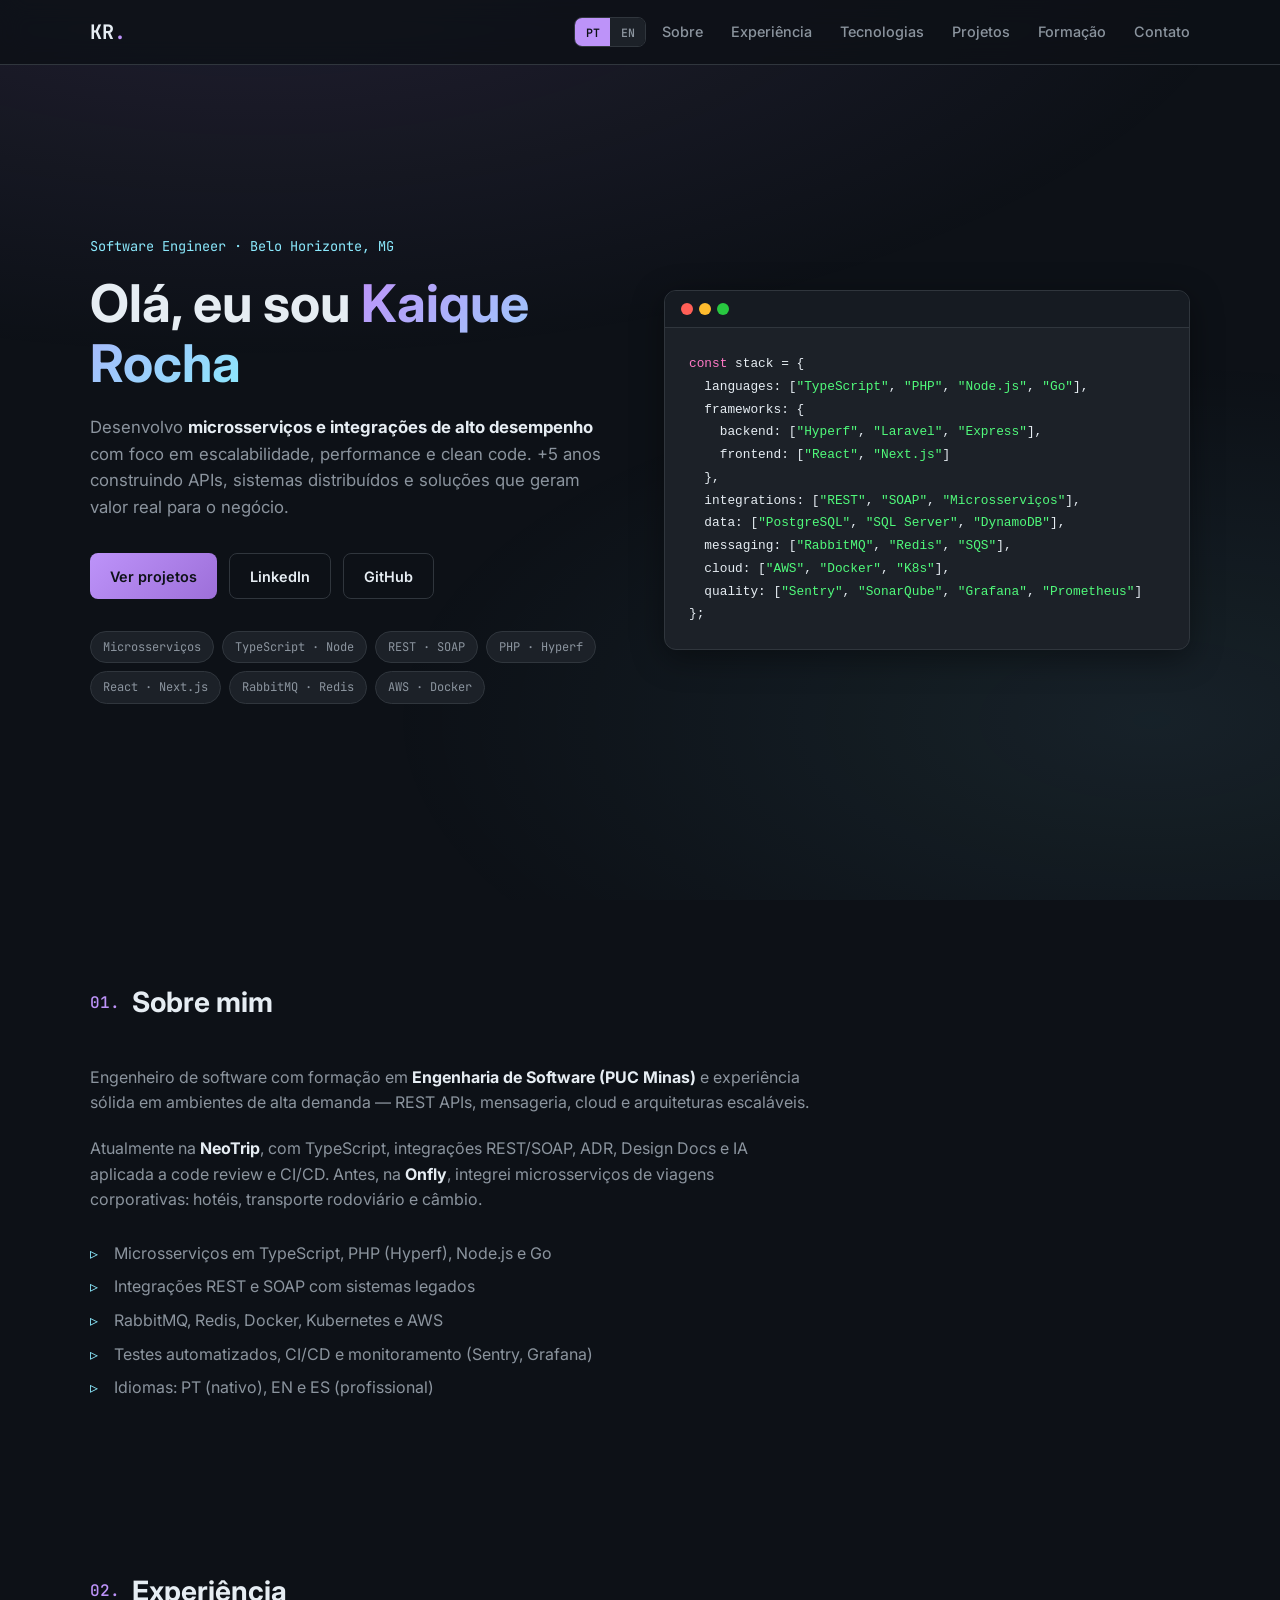
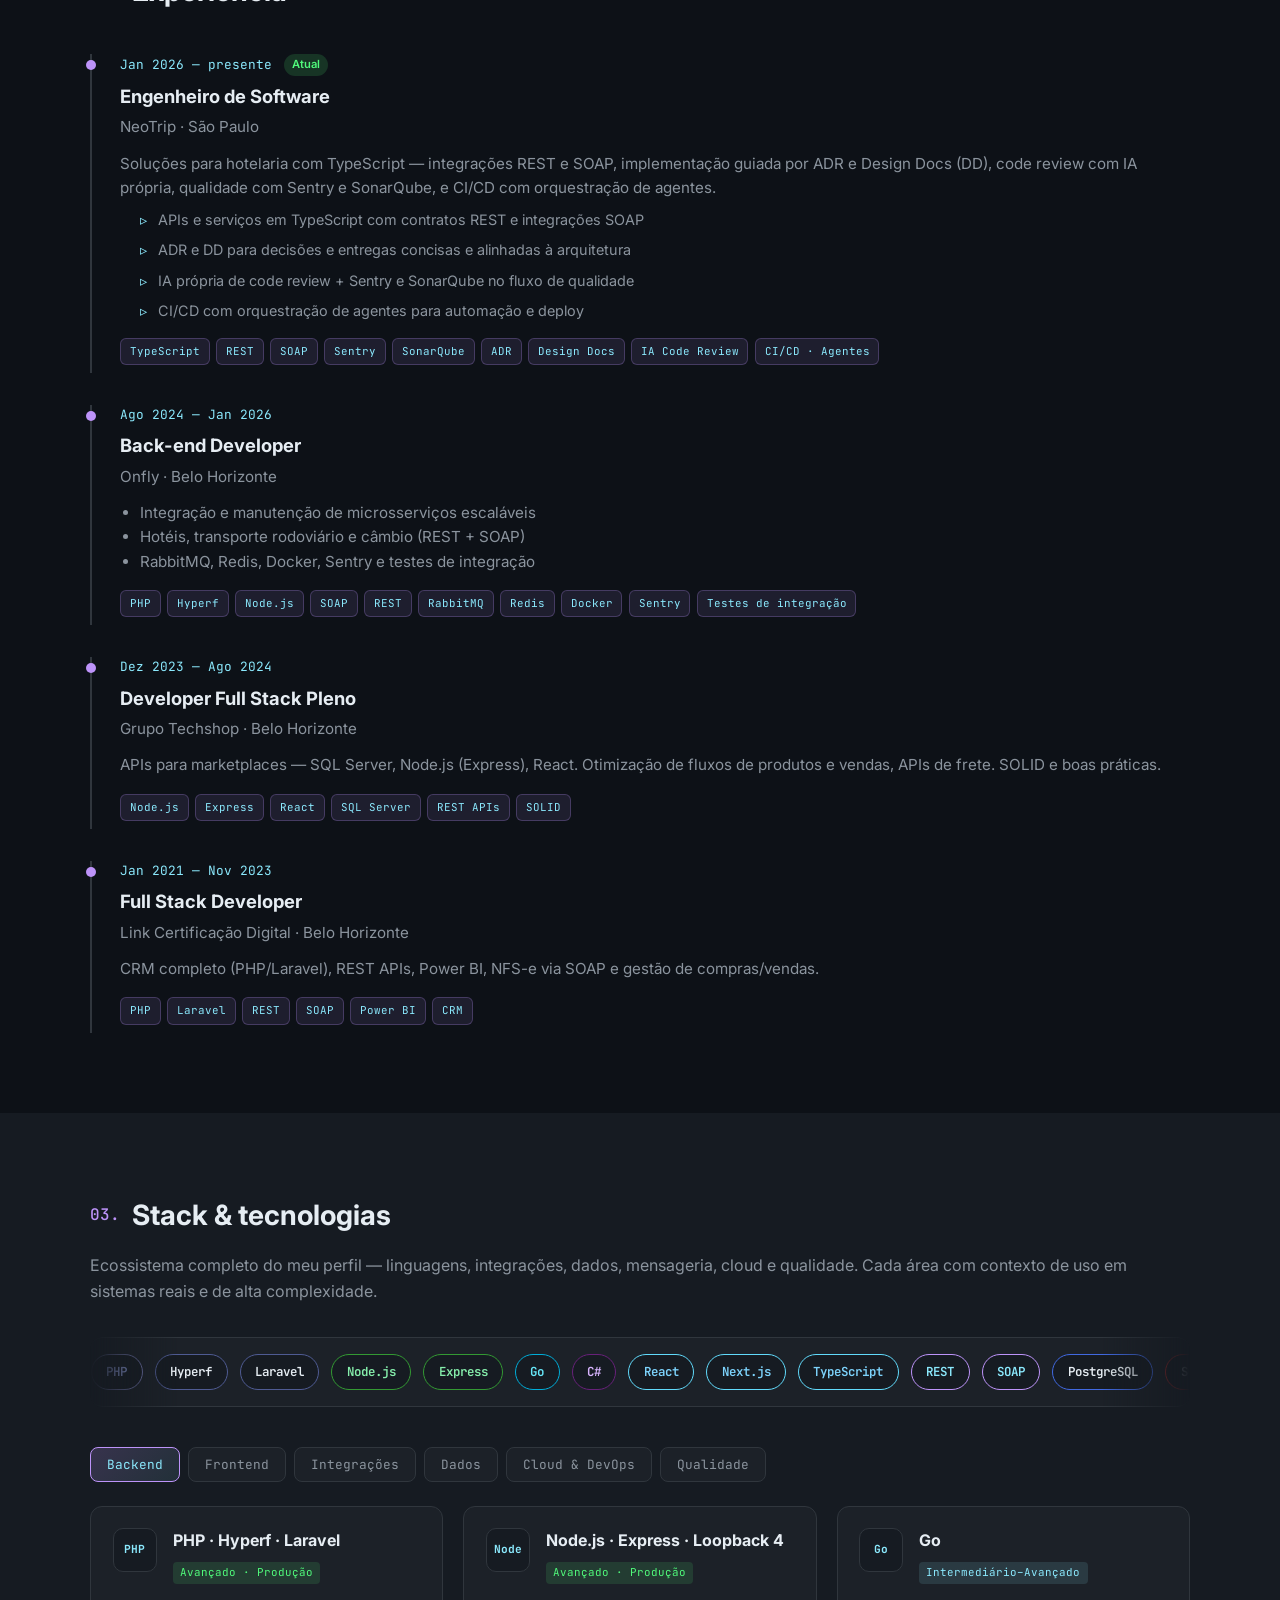
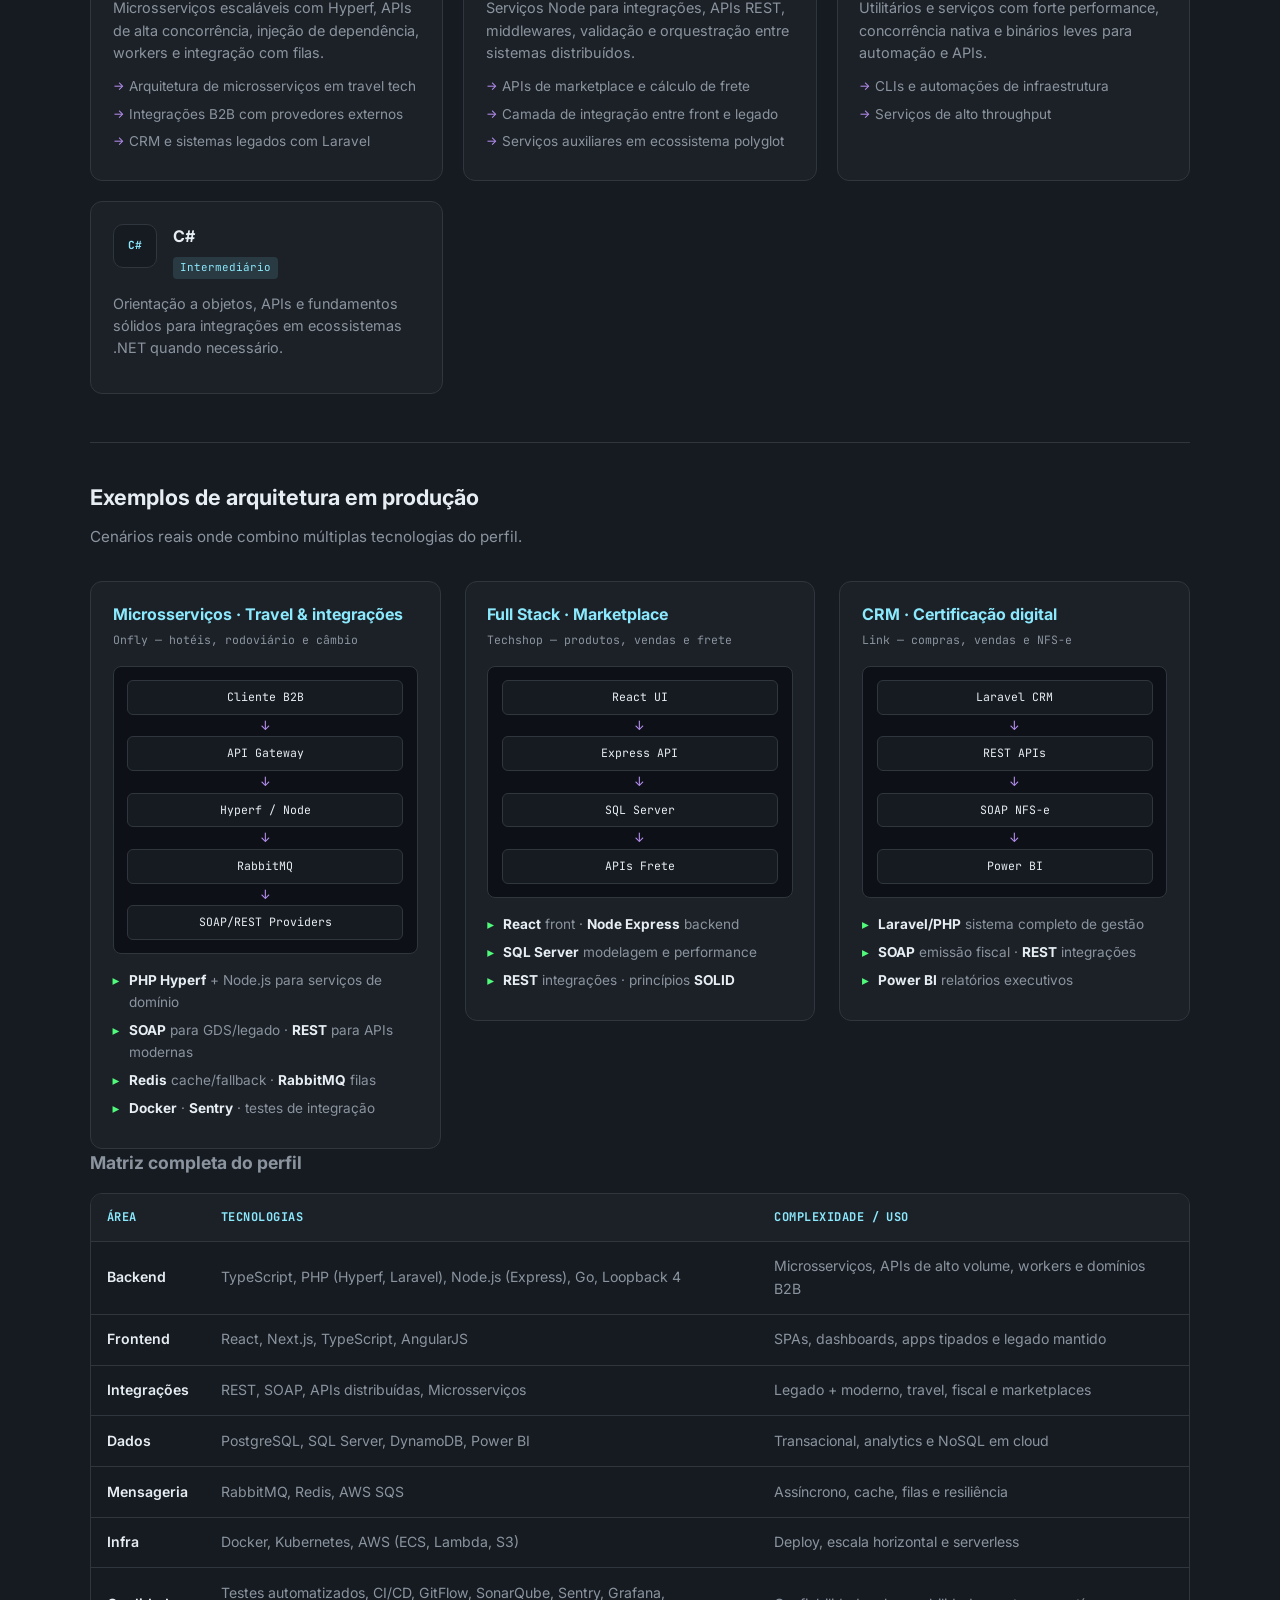
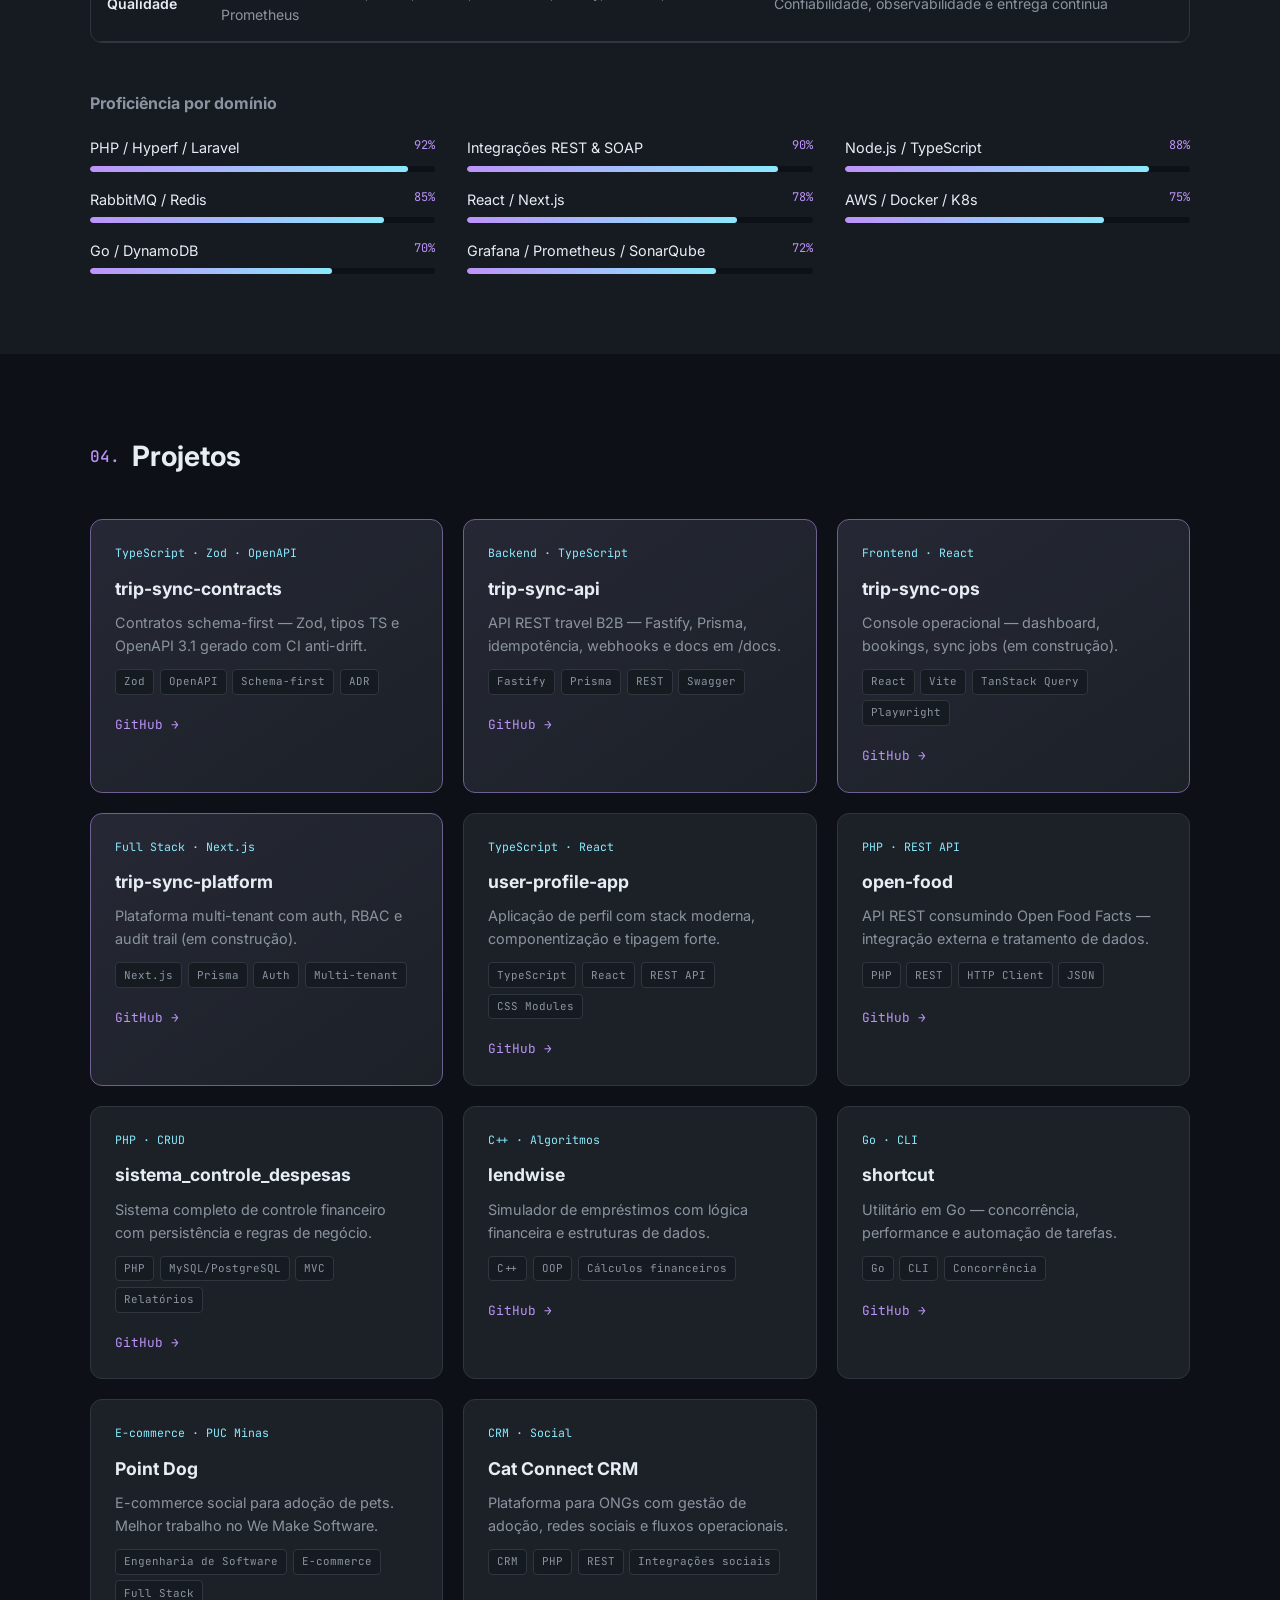
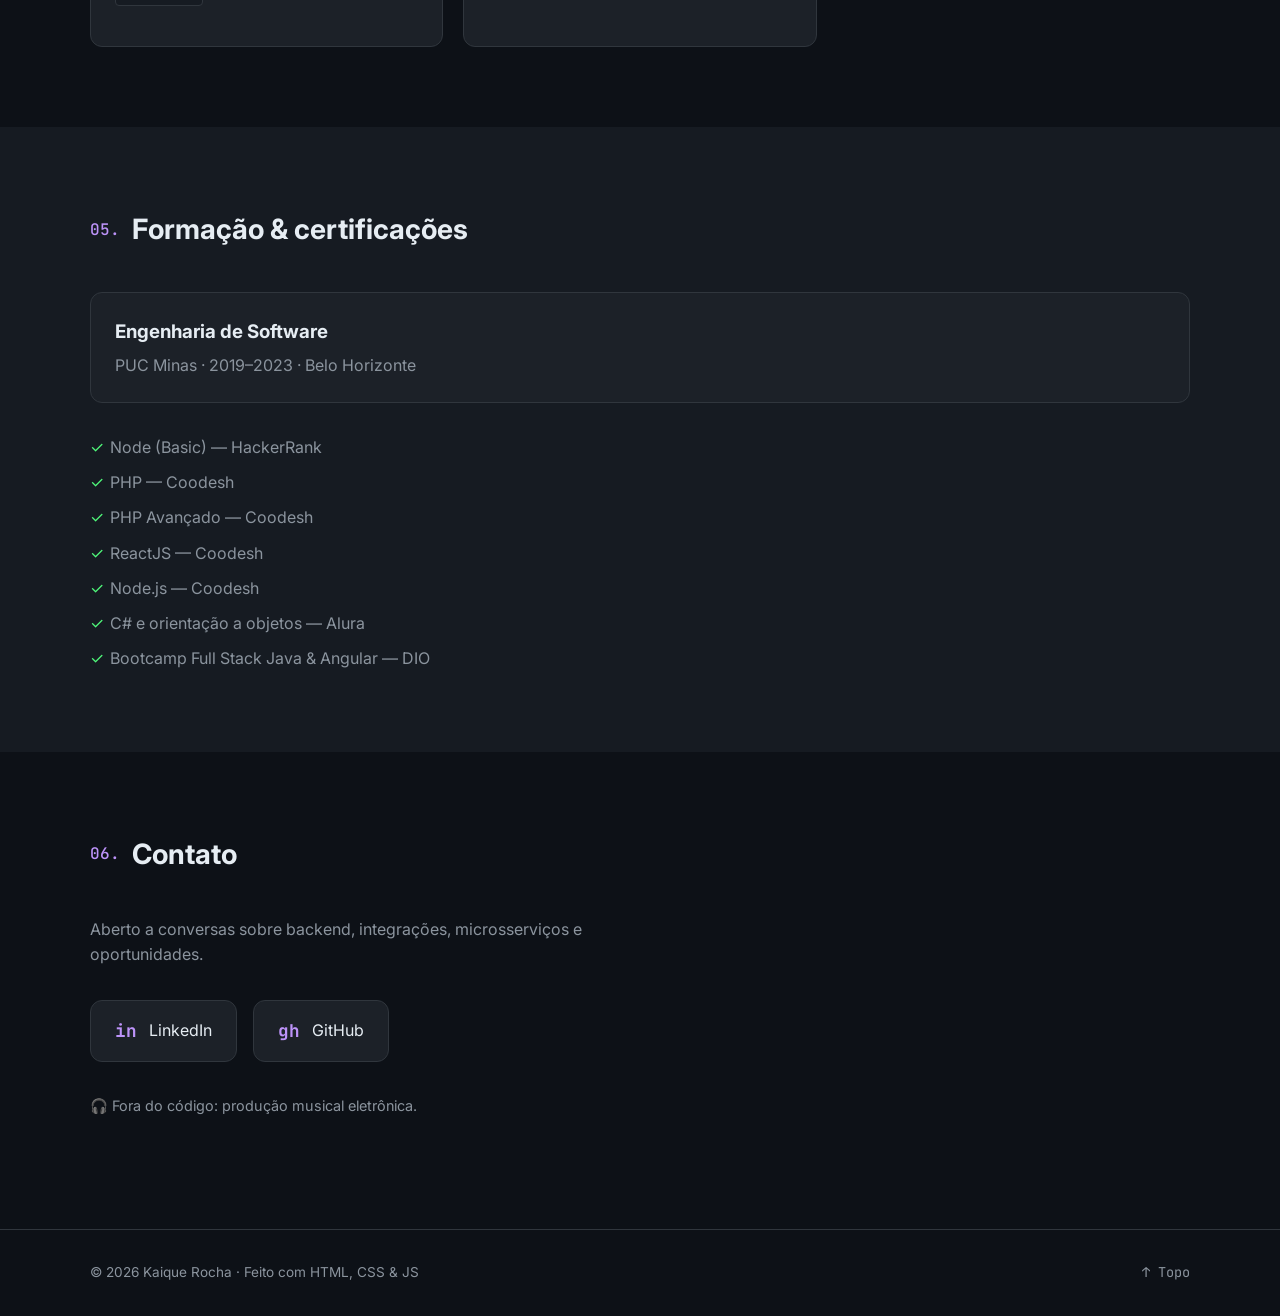
==== commit 44938abf: "feat: update technology stack to include Node.js in the languages array" ====
--- a/index.html
+++ b/index.html
@@ -66,7 +66,7 @@
             <span></span><span></span><span></span>
           </div>
           <pre><code><span class="kw">const</span> stack = {
-  languages: [<span class="str">"TypeScript"</span>, <span class="str">"PHP"</span>, <span class="str">"Go"</span>],
+  languages: [<span class="str">"TypeScript"</span>, <span class="str">"PHP"</span>, <span class="str">"Node.js"</span>, <span class="str">"Go"</span>],
   frameworks: {
     backend: [<span class="str">"Hyperf"</span>, <span class="str">"Laravel"</span>, <span class="str">"Express"</span>],
     frontend: [<span class="str">"React"</span>, <span class="str">"Next.js"</span>]
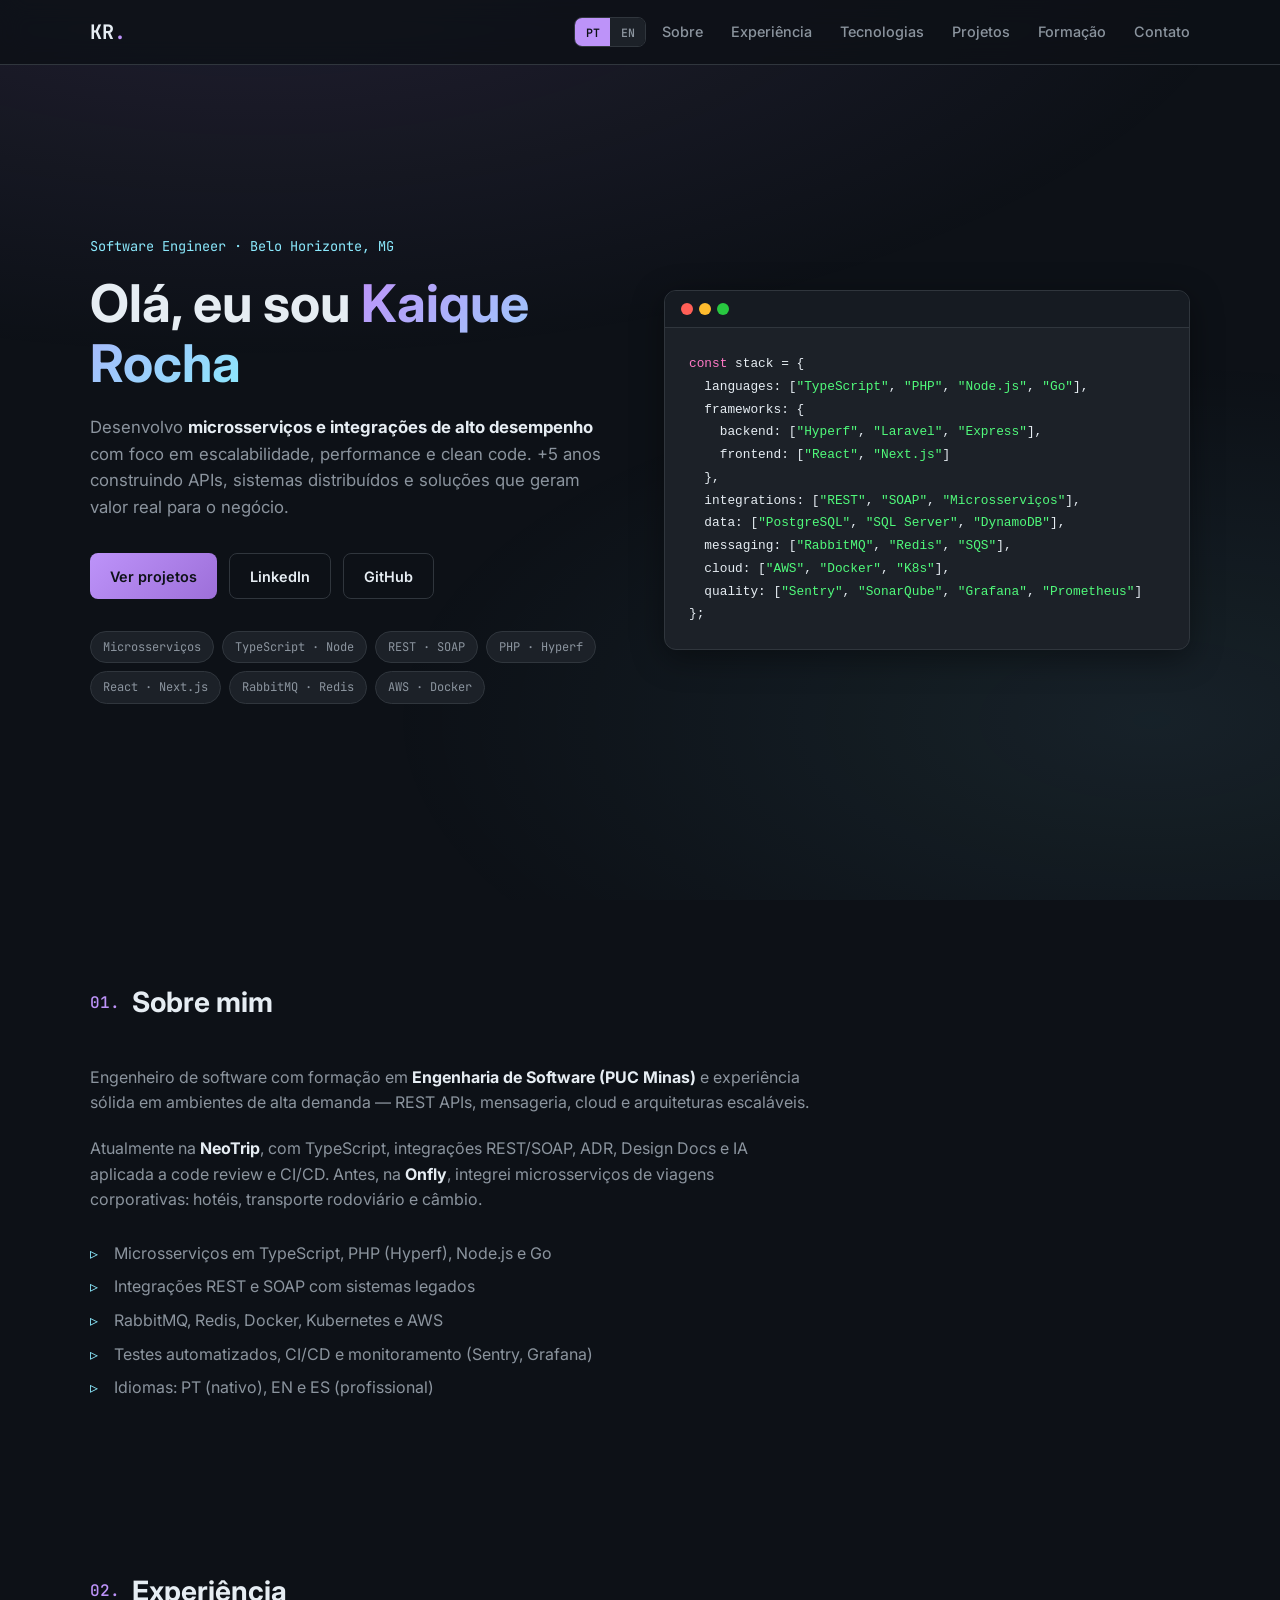
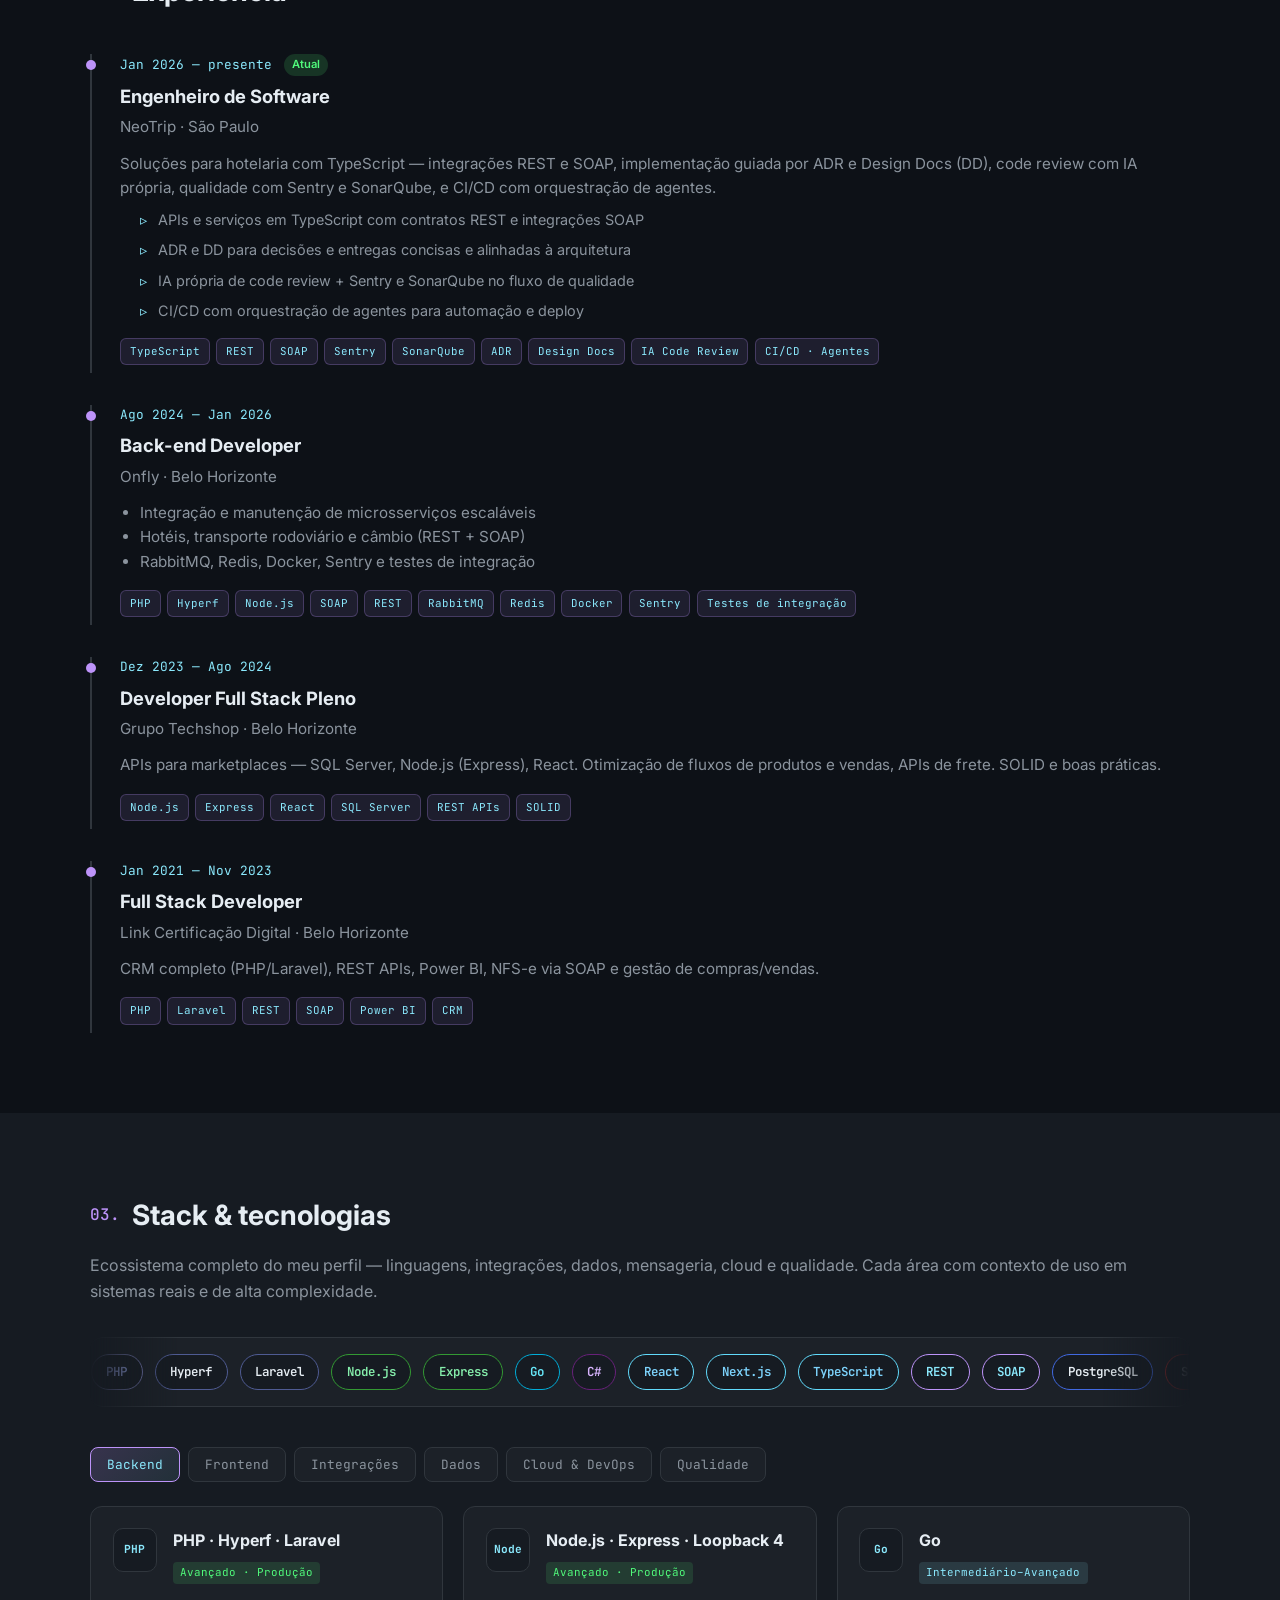
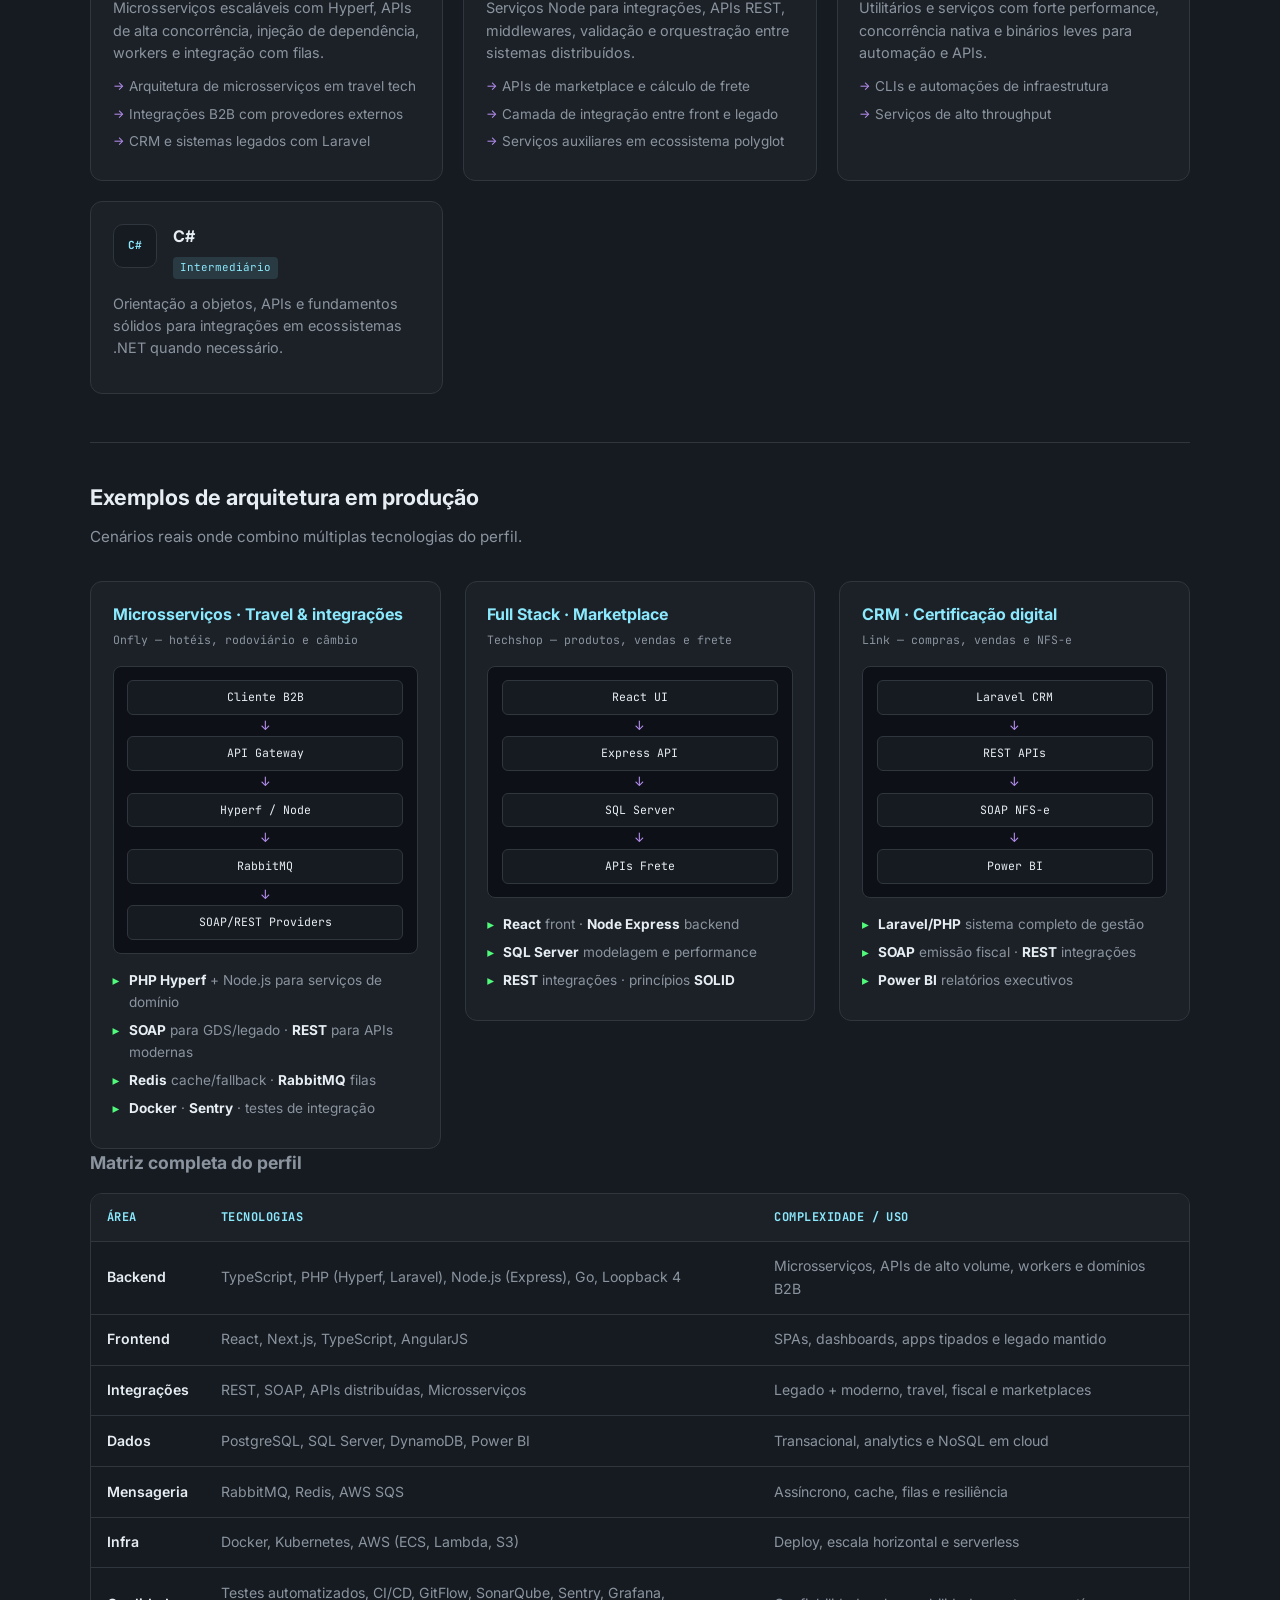
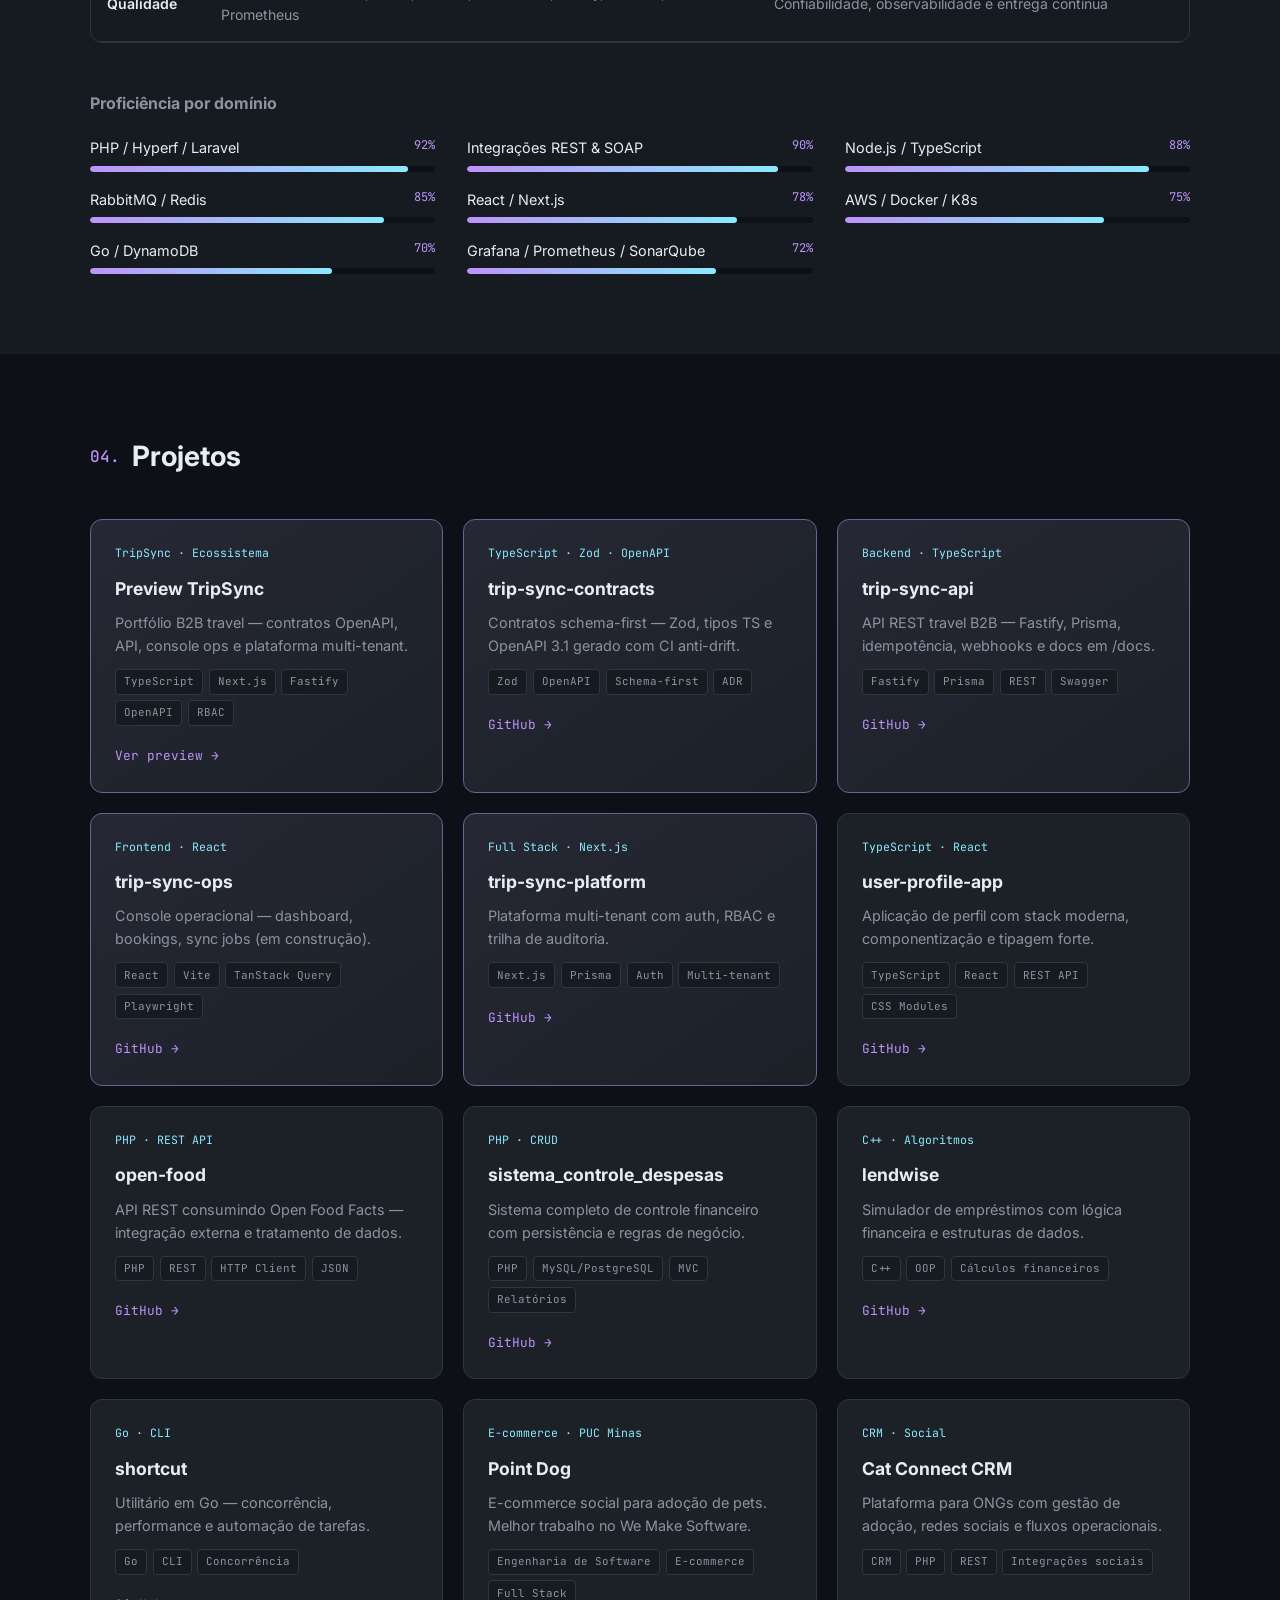
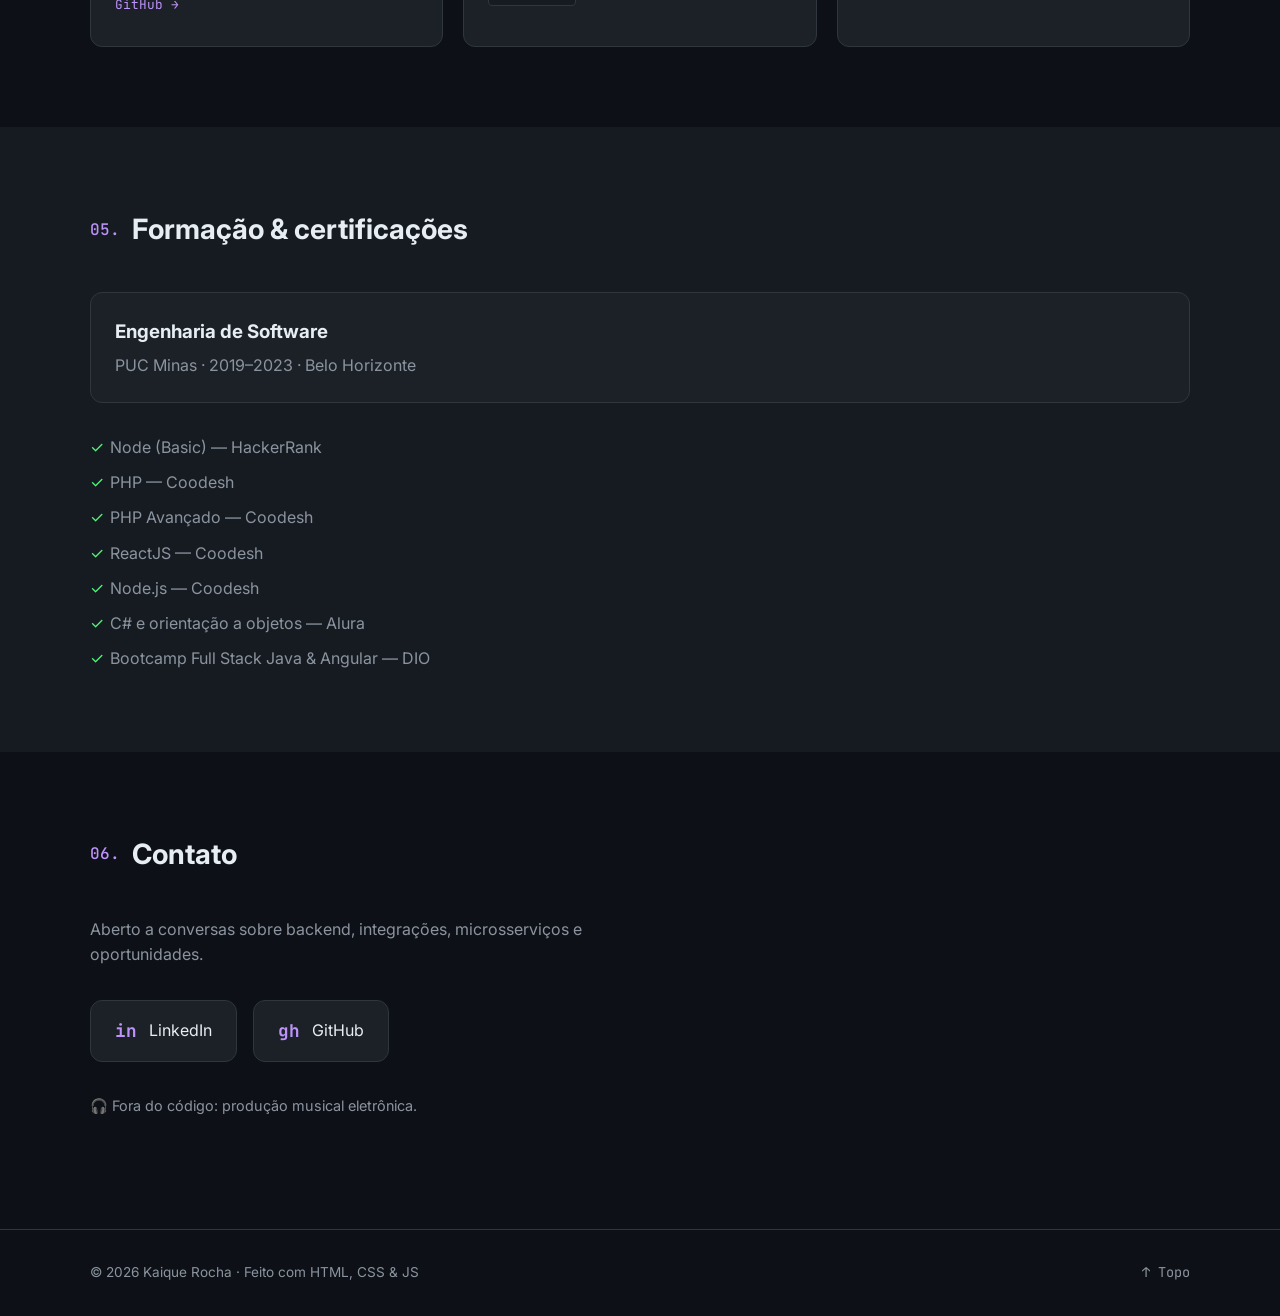
==== commit 19eb74f7: "feat: preview TripSync em /trip-sync-platform/" ====
--- a/index.html
+++ b/index.html
@@ -652,6 +652,15 @@
     <section id="projetos" class="section container">
       <h2 class="section-title"><span class="section-num">04.</span> <span data-i18n="projects.title">Projetos</span></h2>
       <div class="projects-grid">
+        <a href="/trip-sync-platform/" class="project-card project-card-featured">
+          <span class="project-lang">TripSync · Ecossistema</span>
+          <h3>Preview TripSync</h3>
+          <p>Portfólio B2B travel — contratos OpenAPI, API, console ops e plataforma multi-tenant.</p>
+          <div class="project-stack">
+            <span>TypeScript</span><span>Next.js</span><span>Fastify</span><span>OpenAPI</span><span>RBAC</span>
+          </div>
+          <span class="project-link">Ver preview →</span>
+        </a>
         <a href="https://github.com/kaiqueRoc/trip-sync-contracts" target="_blank" rel="noopener" class="project-card project-card-featured">
           <span class="project-lang">TypeScript · Zod · OpenAPI</span>
           <h3>trip-sync-contracts</h3>
@@ -682,7 +691,7 @@
         <a href="https://github.com/kaiqueRoc/trip-sync-platform" target="_blank" rel="noopener" class="project-card project-card-featured">
           <span class="project-lang">Full Stack · Next.js</span>
           <h3>trip-sync-platform</h3>
-          <p>Plataforma multi-tenant com auth, RBAC e audit trail (em construção).</p>
+          <p>Plataforma multi-tenant com auth, RBAC e trilha de auditoria.</p>
           <div class="project-stack">
             <span>Next.js</span><span>Prisma</span><span>Auth</span><span>Multi-tenant</span>
           </div>
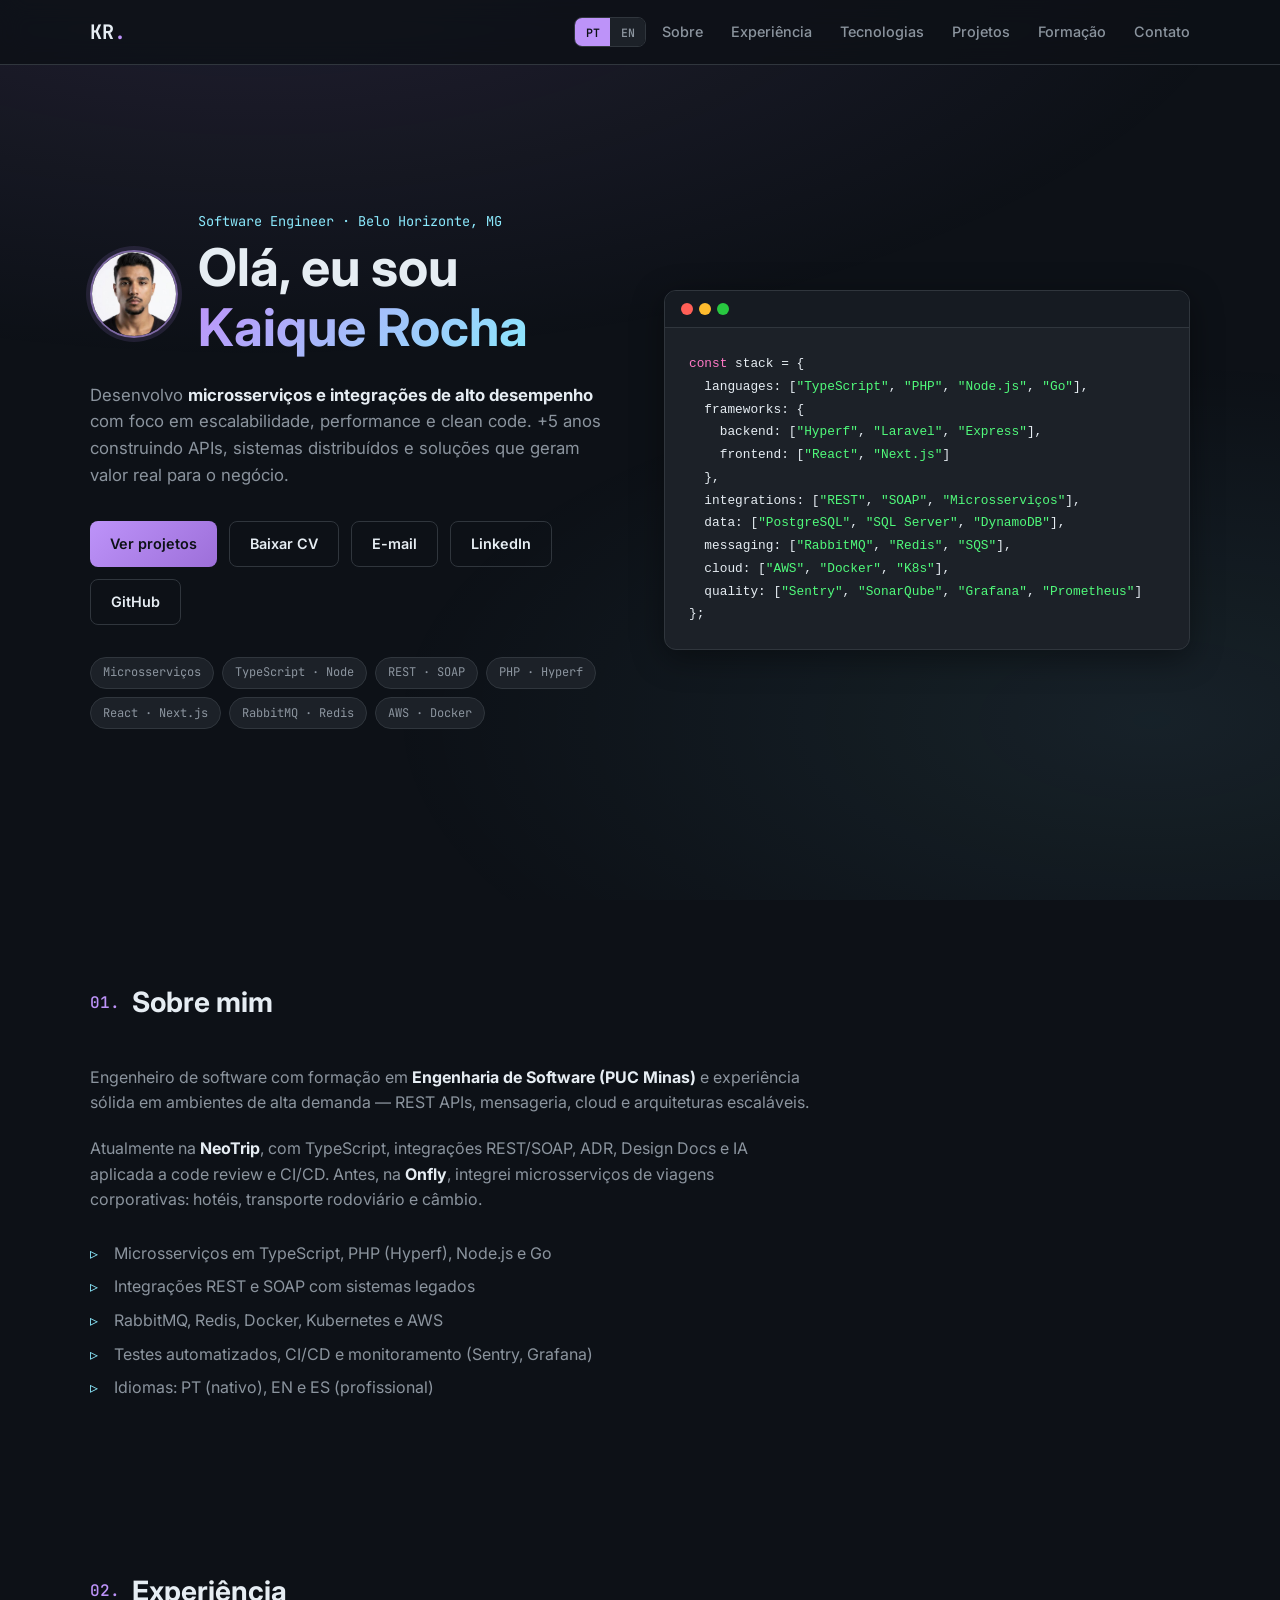
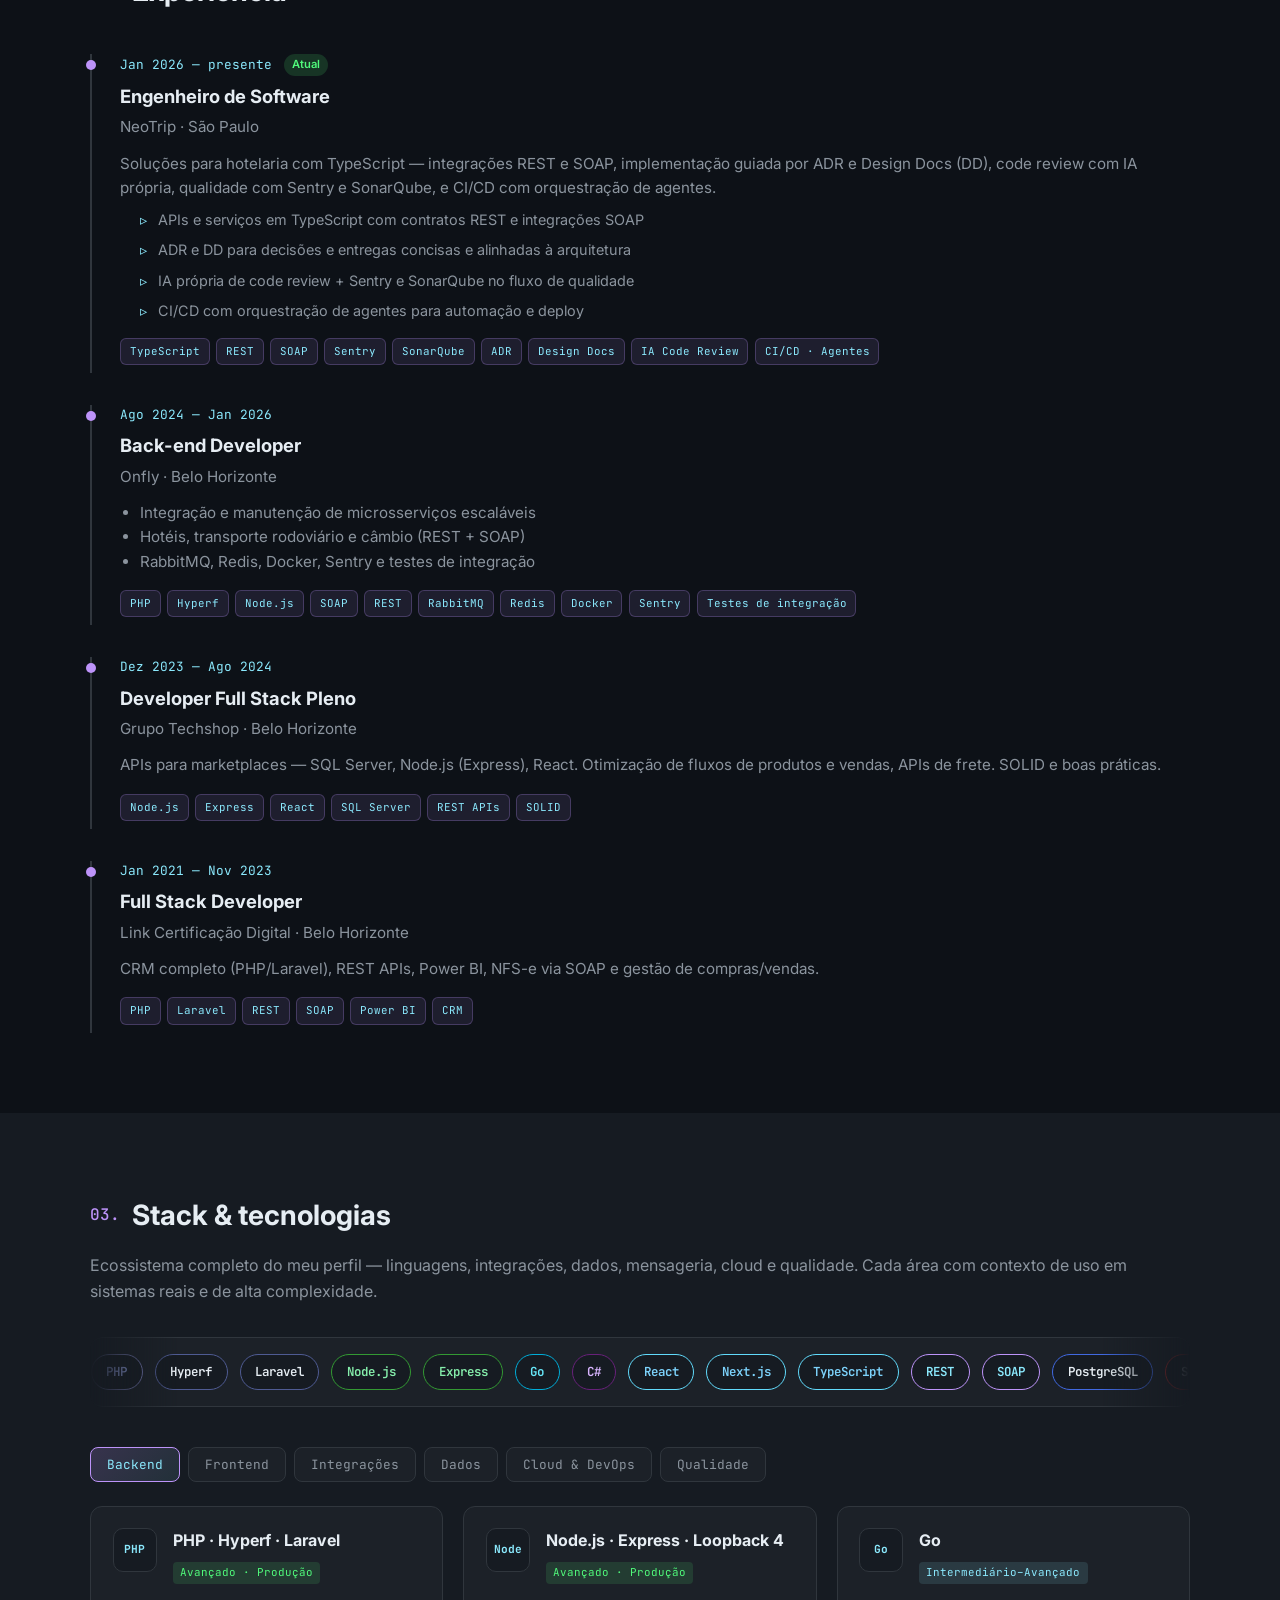
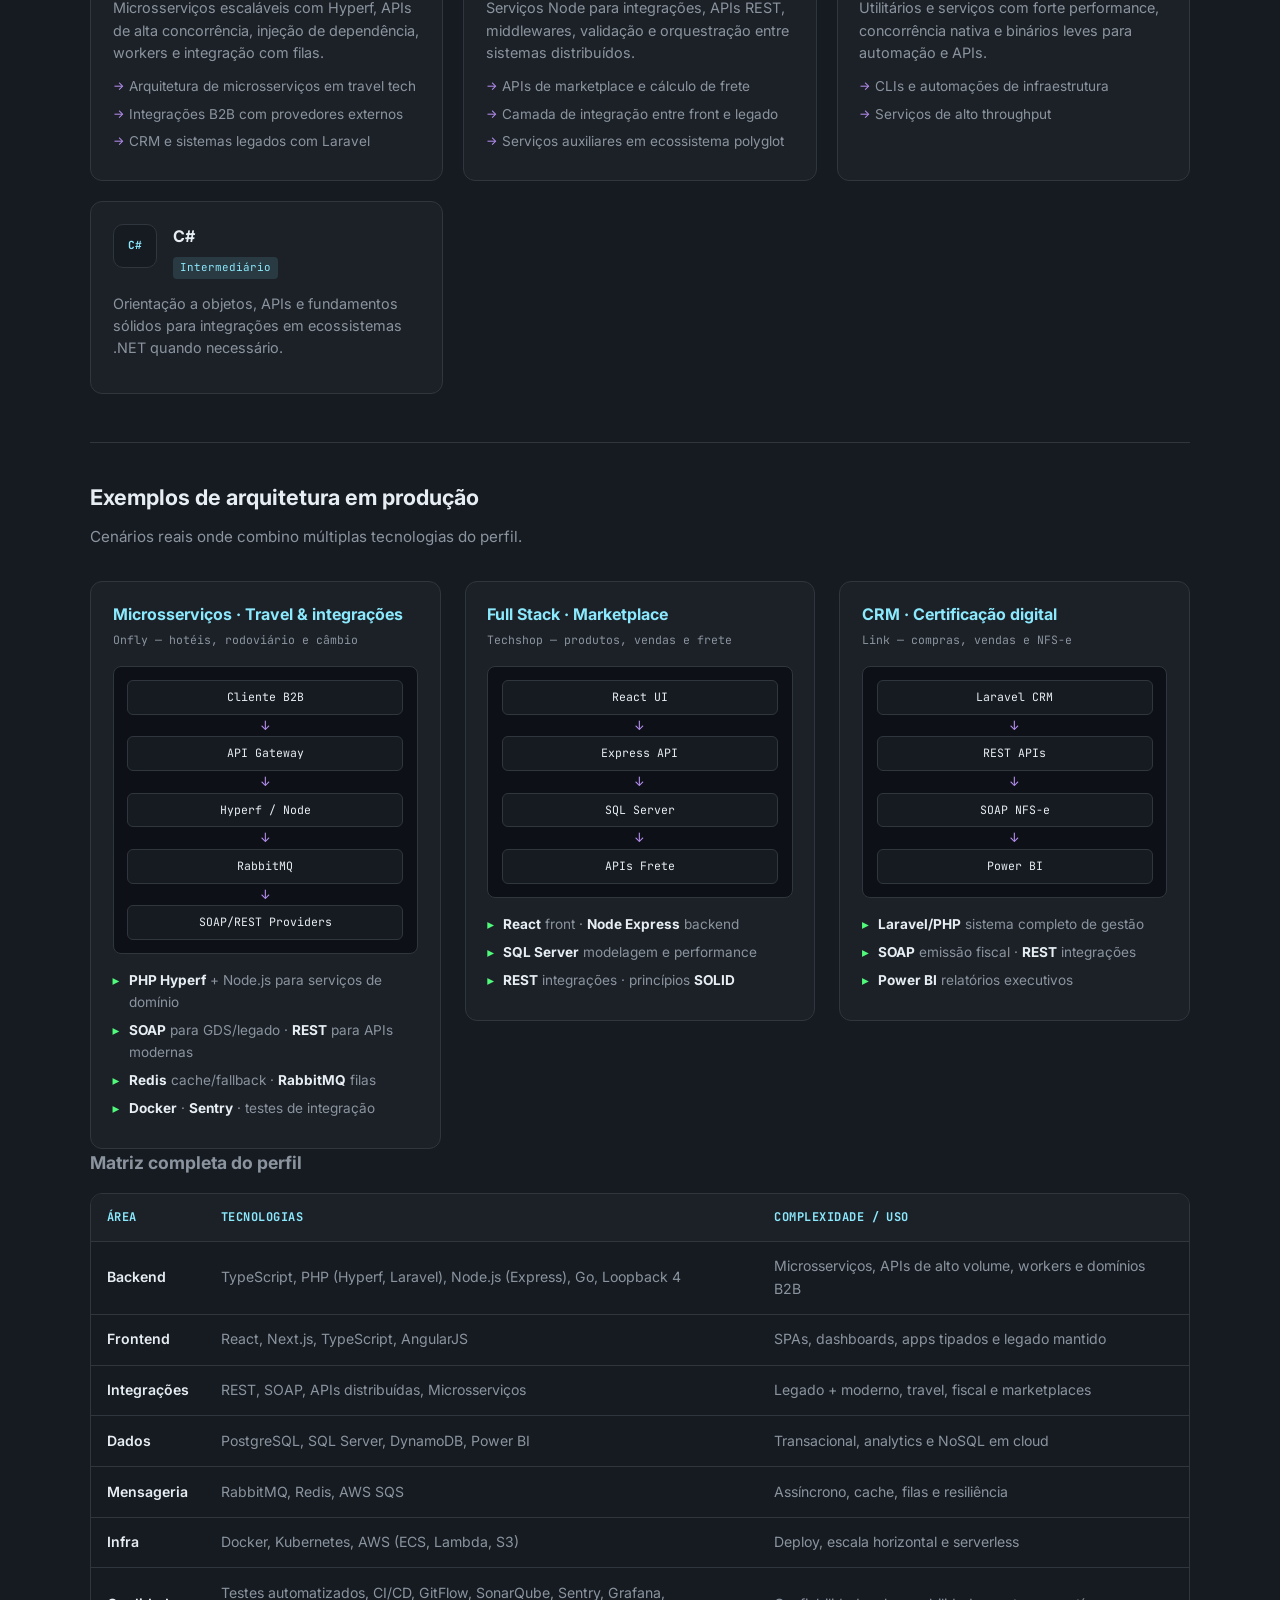
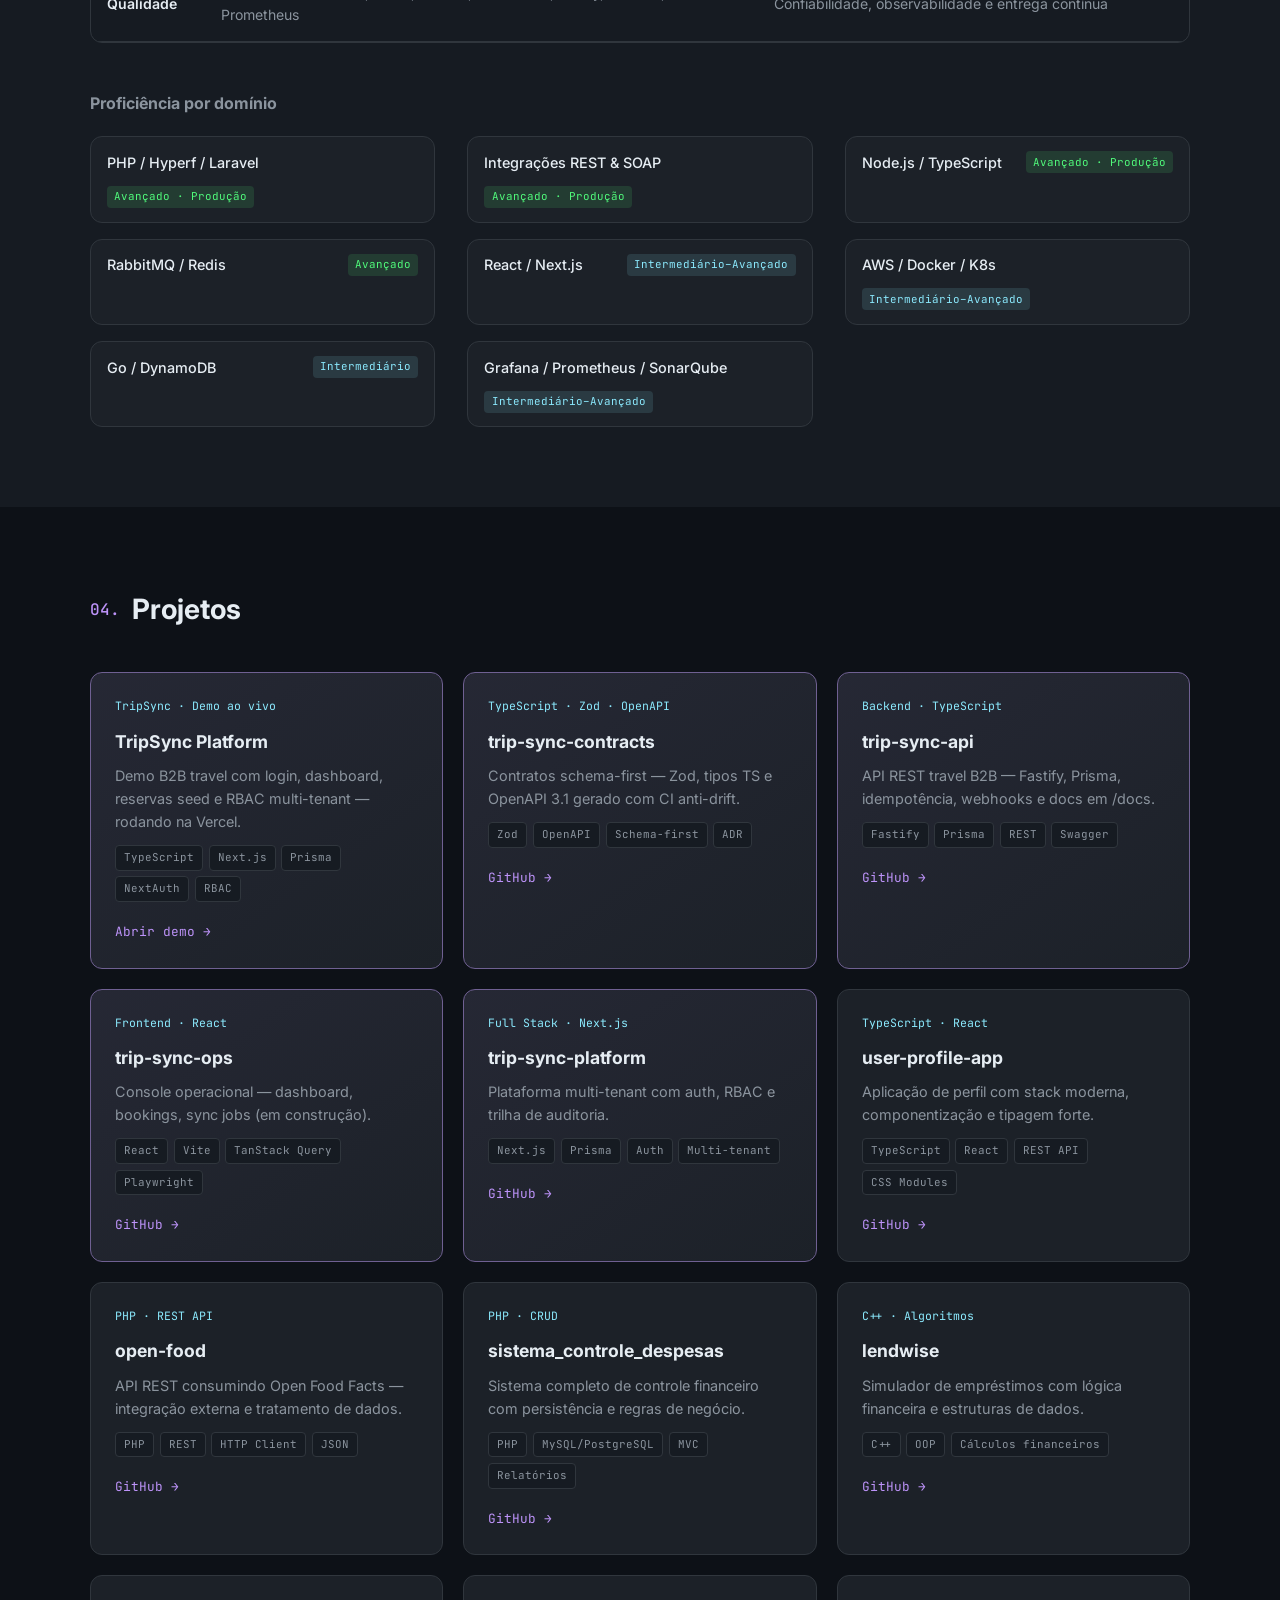
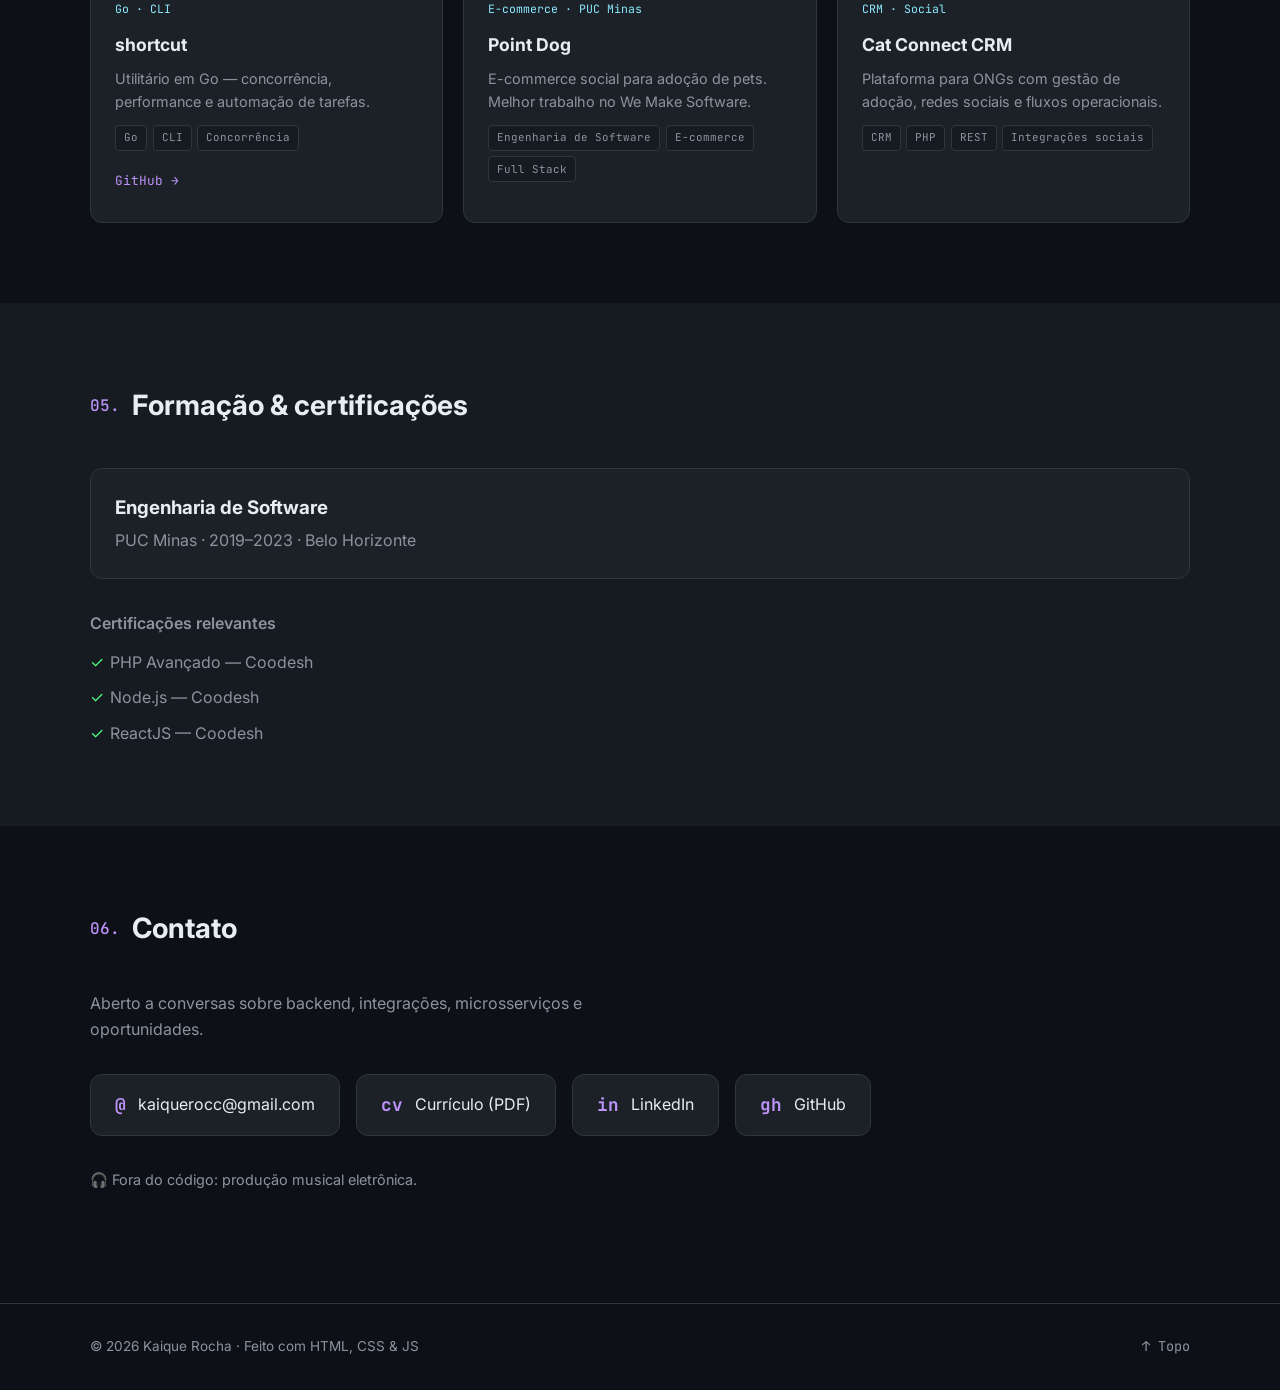
==== commit 2395816a: "Melhora SEO, contato e demo TripSync do portfólio. Adiciona meta tags OG/Twitter, JSON-LD, favicon, " ====
--- a/index.html
+++ b/index.html
@@ -5,7 +5,68 @@
   <meta name="viewport" content="width=device-width, initial-scale=1.0" />
   <meta name="description" content="Kaique Rocha — Software Engineer especializado em microsserviços, integrações e backend de alto desempenho." />
   <meta name="author" content="Kaique Rocha" />
+  <meta name="theme-color" content="#0d1117" />
   <title>Kaique Rocha · Software Engineer</title>
+
+  <link rel="canonical" href="https://kaiqueroc.github.io/" />
+  <link rel="icon" type="image/png" sizes="32x32" href="assets/favicon-32.png" />
+  <link rel="icon" type="image/png" sizes="48x48" href="assets/favicon.png" />
+  <link rel="apple-touch-icon" href="assets/apple-touch-icon.png" />
+
+  <meta property="og:type" content="website" />
+  <meta property="og:locale" content="pt_BR" />
+  <meta property="og:locale:alternate" content="en_US" />
+  <meta property="og:url" content="https://kaiqueroc.github.io/" />
+  <meta property="og:site_name" content="Kaique Rocha" />
+  <meta property="og:title" content="Kaique Rocha · Software Engineer" />
+  <meta property="og:description" content="Software Engineer especializado em microsserviços, integrações e backend de alto desempenho. +5 anos em APIs, TypeScript, PHP e sistemas distribuídos." />
+  <meta property="og:image" content="https://kaiqueroc.github.io/assets/og-image.jpg" />
+  <meta property="og:image:width" content="1200" />
+  <meta property="og:image:height" content="630" />
+  <meta property="og:image:alt" content="Kaique Rocha — Software Engineer" />
+
+  <meta name="twitter:card" content="summary_large_image" />
+  <meta name="twitter:title" content="Kaique Rocha · Software Engineer" />
+  <meta name="twitter:description" content="Software Engineer especializado em microsserviços, integrações e backend de alto desempenho." />
+  <meta name="twitter:image" content="https://kaiqueroc.github.io/assets/og-image.jpg" />
+
+  <script type="application/ld+json">
+  {
+    "@context": "https://schema.org",
+    "@type": "Person",
+    "name": "Kaique Rocha",
+    "url": "https://kaiqueroc.github.io/",
+    "image": "https://kaiqueroc.github.io/assets/avatar.jpg",
+    "jobTitle": "Software Engineer",
+    "description": "Software Engineer especializado em microsserviços, integrações e backend de alto desempenho.",
+    "email": "mailto:kaiquerocc@gmail.com",
+    "address": {
+      "@type": "PostalAddress",
+      "addressLocality": "Belo Horizonte",
+      "addressRegion": "MG",
+      "addressCountry": "BR"
+    },
+    "alumniOf": {
+      "@type": "CollegeOrUniversity",
+      "name": "PUC Minas"
+    },
+    "knowsAbout": [
+      "Microsserviços",
+      "TypeScript",
+      "PHP",
+      "Node.js",
+      "Integrações REST",
+      "SOAP",
+      "RabbitMQ",
+      "AWS"
+    ],
+    "sameAs": [
+      "https://www.linkedin.com/in/kaiqueroc",
+      "https://github.com/kaiqueRoc"
+    ]
+  }
+  </script>
+
   <link rel="preconnect" href="https://fonts.googleapis.com" />
   <link rel="preconnect" href="https://fonts.gstatic.com" crossorigin />
   <link href="https://fonts.googleapis.com/css2?family=Inter:wght@400;500;600;700&family=JetBrains+Mono:wght@400;500&display=swap" rel="stylesheet" />
@@ -38,8 +99,20 @@
   <main>
     <section class="hero container">
       <div class="hero-content">
-        <p class="hero-label" data-i18n="hero.label">Software Engineer · Belo Horizonte, MG</p>
-        <h1 data-i18n="hero.title" data-i18n-html="true">Olá, eu sou <span class="gradient-text">Kaique Rocha</span></h1>
+        <div class="hero-identity">
+          <img
+            class="hero-avatar"
+            src="assets/avatar.jpg"
+            alt="Foto de Kaique Rocha"
+            width="88"
+            height="88"
+            decoding="async"
+          />
+          <div>
+            <p class="hero-label" data-i18n="hero.label">Software Engineer · Belo Horizonte, MG</p>
+            <h1 data-i18n="hero.title" data-i18n-html="true">Olá, eu sou <span class="gradient-text">Kaique Rocha</span></h1>
+          </div>
+        </div>
         <p class="hero-desc" data-i18n="hero.desc" data-i18n-html="true">
           Desenvolvo <strong>microsserviços e integrações de alto desempenho</strong> com foco em
           escalabilidade, performance e clean code. +5 anos construindo APIs, sistemas distribuídos
@@ -47,6 +120,8 @@
         </p>
         <div class="hero-cta">
           <a href="#projetos" class="btn btn-primary" data-i18n="hero.cta.projects">Ver projetos</a>
+          <a href="assets/kaique-rocha-cv.pdf" class="btn btn-outline" download data-i18n="hero.cta.cv">Baixar CV</a>
+          <a href="mailto:kaiquerocc@gmail.com" class="btn btn-outline">E-mail</a>
           <a href="https://www.linkedin.com/in/kaiqueroc" target="_blank" rel="noopener" class="btn btn-outline">LinkedIn</a>
           <a href="https://github.com/kaiqueRoc" target="_blank" rel="noopener" class="btn btn-outline">GitHub</a>
         </div>
@@ -613,36 +688,52 @@
           <h3 class="skill-levels-title" data-i18n="levels.title">Proficiência por domínio</h3>
           <div class="levels-grid">
             <div class="level-item">
-              <div class="level-header"><span data-i18n="level.l1">PHP / Hyperf / Laravel</span><span>92%</span></div>
-              <div class="level-bar"><div class="level-fill" data-width="92"></div></div>
+              <div class="level-header">
+                <span data-i18n="level.l1">PHP / Hyperf / Laravel</span>
+                <span class="tech-level tech-level-advanced" data-i18n="level.advancedProd">Avançado · Produção</span>
+              </div>
             </div>
             <div class="level-item">
-              <div class="level-header"><span data-i18n="level.l2">Integrações REST & SOAP</span><span>90%</span></div>
-              <div class="level-bar"><div class="level-fill" data-width="90"></div></div>
+              <div class="level-header">
+                <span data-i18n="level.l2">Integrações REST & SOAP</span>
+                <span class="tech-level tech-level-advanced" data-i18n="level.advancedProd">Avançado · Produção</span>
+              </div>
             </div>
             <div class="level-item">
-              <div class="level-header"><span data-i18n="level.l3">Node.js / TypeScript</span><span>88%</span></div>
-              <div class="level-bar"><div class="level-fill" data-width="88"></div></div>
+              <div class="level-header">
+                <span data-i18n="level.l3">Node.js / TypeScript</span>
+                <span class="tech-level tech-level-advanced" data-i18n="level.advancedProd">Avançado · Produção</span>
+              </div>
             </div>
             <div class="level-item">
-              <div class="level-header"><span data-i18n="level.l4">RabbitMQ / Redis</span><span>85%</span></div>
-              <div class="level-bar"><div class="level-fill" data-width="85"></div></div>
+              <div class="level-header">
+                <span data-i18n="level.l4">RabbitMQ / Redis</span>
+                <span class="tech-level tech-level-advanced" data-i18n="level.advanced">Avançado</span>
+              </div>
             </div>
             <div class="level-item">
-              <div class="level-header"><span data-i18n="level.l5">React / Next.js</span><span>78%</span></div>
-              <div class="level-bar"><div class="level-fill" data-width="78"></div></div>
+              <div class="level-header">
+                <span data-i18n="level.l5">React / Next.js</span>
+                <span class="tech-level tech-level-mid" data-i18n="level.mid">Intermediário–Avançado</span>
+              </div>
             </div>
             <div class="level-item">
-              <div class="level-header"><span data-i18n="level.l6">AWS / Docker / K8s</span><span>75%</span></div>
-              <div class="level-bar"><div class="level-fill" data-width="75"></div></div>
+              <div class="level-header">
+                <span data-i18n="level.l6">AWS / Docker / K8s</span>
+                <span class="tech-level tech-level-mid" data-i18n="level.mid">Intermediário–Avançado</span>
+              </div>
             </div>
             <div class="level-item">
-              <div class="level-header"><span data-i18n="level.l7">Go / DynamoDB</span><span>70%</span></div>
-              <div class="level-bar"><div class="level-fill" data-width="70"></div></div>
+              <div class="level-header">
+                <span data-i18n="level.l7">Go / DynamoDB</span>
+                <span class="tech-level tech-level-mid" data-i18n="level.mid2">Intermediário</span>
+              </div>
             </div>
             <div class="level-item">
-              <div class="level-header"><span data-i18n="level.l8">Grafana / Prometheus / SonarQube</span><span>72%</span></div>
-              <div class="level-bar"><div class="level-fill" data-width="72"></div></div>
+              <div class="level-header">
+                <span data-i18n="level.l8">Grafana / Prometheus / SonarQube</span>
+                <span class="tech-level tech-level-mid" data-i18n="level.mid">Intermediário–Avançado</span>
+              </div>
             </div>
           </div>
         </div>
@@ -652,14 +743,14 @@
     <section id="projetos" class="section container">
       <h2 class="section-title"><span class="section-num">04.</span> <span data-i18n="projects.title">Projetos</span></h2>
       <div class="projects-grid">
-        <a href="/trip-sync-platform/" class="project-card project-card-featured">
-          <span class="project-lang">TripSync · Ecossistema</span>
-          <h3>Preview TripSync</h3>
-          <p>Portfólio B2B travel — contratos OpenAPI, API, console ops e plataforma multi-tenant.</p>
-          <div class="project-stack">
-            <span>TypeScript</span><span>Next.js</span><span>Fastify</span><span>OpenAPI</span><span>RBAC</span>
-          </div>
-          <span class="project-link">Ver preview →</span>
+        <a href="https://trip-sync-platform.vercel.app" target="_blank" rel="noopener" class="project-card project-card-featured">
+          <span class="project-lang">TripSync · Demo ao vivo</span>
+          <h3>TripSync Platform</h3>
+          <p data-i18n="projects.tripsync.desc">Demo B2B travel com login, dashboard, reservas seed e RBAC multi-tenant — rodando na Vercel.</p>
+          <div class="project-stack">
+            <span>TypeScript</span><span>Next.js</span><span>Prisma</span><span>NextAuth</span><span>RBAC</span>
+          </div>
+          <span class="project-link" data-i18n="projects.tripsync.cta">Abrir demo →</span>
         </a>
         <a href="https://github.com/kaiqueRoc/trip-sync-contracts" target="_blank" rel="noopener" class="project-card project-card-featured">
           <span class="project-lang">TypeScript · Zod · OpenAPI</span>
@@ -769,15 +860,14 @@
             <h3 data-i18n="edu.degree">Engenharia de Software</h3>
             <p data-i18n="edu.school">PUC Minas · 2019–2023 · Belo Horizonte</p>
           </div>
-          <ul class="cert-list">
-            <li><a href="https://www.hackerrank.com/certificates/9613e8274ff5" target="_blank" rel="noopener">Node (Basic) — HackerRank</a></li>
-            <li><a href="https://coodesh.com/share/certificate/f96ccec0-0f97-11ee-9234-9bdd9bab42c4" target="_blank" rel="noopener">PHP — Coodesh</a></li>
-            <li><a href="https://coodesh.com/share/certificate/bc74c940-0f98-11ee-9234-c7bac91514fe" target="_blank" rel="noopener">PHP Avançado — Coodesh</a></li>
-            <li><a href="https://coodesh.com/share/certificate/3c415e20-0555-11ee-9234-ed12d763428d" target="_blank" rel="noopener">ReactJS — Coodesh</a></li>
-            <li><a href="https://coodesh.com/share/certificate/3f347b40-fbe5-11ed-9234-398d55d6a961" target="_blank" rel="noopener">Node.js — Coodesh</a></li>
-            <li data-i18n="edu.c6">C# e orientação a objetos — Alura</li>
-            <li data-i18n="edu.c7">Bootcamp Full Stack Java & Angular — DIO</li>
-          </ul>
+          <div class="cert-block">
+            <h3 class="cert-heading" data-i18n="edu.certs.title">Certificações relevantes</h3>
+            <ul class="cert-list">
+              <li><a href="https://coodesh.com/share/certificate/bc74c940-0f98-11ee-9234-c7bac91514fe" target="_blank" rel="noopener">PHP Avançado — Coodesh</a></li>
+              <li><a href="https://coodesh.com/share/certificate/3f347b40-fbe5-11ed-9234-398d55d6a961" target="_blank" rel="noopener">Node.js — Coodesh</a></li>
+              <li><a href="https://coodesh.com/share/certificate/3c415e20-0555-11ee-9234-ed12d763428d" target="_blank" rel="noopener">ReactJS — Coodesh</a></li>
+            </ul>
+          </div>
         </div>
       </div>
     </section>
@@ -786,6 +876,14 @@
       <h2 class="section-title"><span class="section-num">06.</span> <span data-i18n="contact.title">Contato</span></h2>
       <p class="contact-text" data-i18n="contact.text">Aberto a conversas sobre backend, integrações, microsserviços e oportunidades.</p>
       <div class="contact-links">
+        <a href="mailto:kaiquerocc@gmail.com" class="contact-card">
+          <span class="contact-icon">@</span>
+          <span>kaiquerocc@gmail.com</span>
+        </a>
+        <a href="assets/kaique-rocha-cv.pdf" class="contact-card" download>
+          <span class="contact-icon">cv</span>
+          <span data-i18n="contact.cv">Currículo (PDF)</span>
+        </a>
         <a href="https://www.linkedin.com/in/kaiqueroc" target="_blank" rel="noopener" class="contact-card">
           <span class="contact-icon">in</span>
           <span>LinkedIn</span>
--- a/css/style.css
+++ b/css/style.css
@@ -154,6 +154,31 @@
   margin-bottom: 1rem;
 }
 
+.hero-identity {
+  display: flex;
+  align-items: center;
+  gap: 1.25rem;
+  margin-bottom: 0.25rem;
+}
+
+.hero-avatar {
+  width: 88px;
+  height: 88px;
+  border-radius: 50%;
+  object-fit: cover;
+  border: 2px solid color-mix(in srgb, var(--accent) 55%, var(--border));
+  box-shadow: 0 0 0 4px color-mix(in srgb, var(--accent) 12%, transparent);
+  flex-shrink: 0;
+}
+
+.hero-identity .hero-label {
+  margin-bottom: 0.35rem;
+}
+
+.hero-identity h1 {
+  margin-bottom: 0;
+}
+
 .hero h1 {
   font-size: clamp(2rem, 5vw, 3.25rem);
   font-weight: 700;
@@ -805,37 +830,31 @@
   gap: 1rem 2rem;
 }
 
-.level-item { margin-bottom: 0; }
+.level-item {
+  margin-bottom: 0;
+  padding: 0.85rem 1rem;
+  background: var(--bg-card);
+  border: 1px solid var(--border);
+  border-radius: var(--radius);
+}
 
 .level-header {
   display: flex;
   justify-content: space-between;
+  align-items: center;
+  gap: 0.75rem;
   font-size: 0.9rem;
-  margin-bottom: 0.4rem;
-}
-
-.level-header span:last-child {
-  font-family: var(--mono);
-  font-size: 0.75rem;
-  color: var(--accent);
-}
-
-.level-bar {
-  height: 6px;
-  background: var(--bg);
-  border-radius: 999px;
-  overflow: hidden;
-}
-
-.level-fill {
-  height: 100%;
-  width: 0;
-  background: linear-gradient(90deg, var(--accent), var(--accent-2));
-  border-radius: 999px;
-  transition: width 1.2s cubic-bezier(0.4, 0, 0.2, 1);
-}
-
-.level-fill.animated { width: var(--w, 0); }
+  margin-bottom: 0;
+  flex-wrap: wrap;
+}
+
+.level-header > span:first-child {
+  font-weight: 500;
+}
+
+.level-header .tech-level {
+  flex-shrink: 0;
+}
 
 /* Projects */
 .projects-grid {
@@ -925,6 +944,15 @@
 .edu-card h3 { margin-bottom: 0.35rem; }
 .edu-card p { color: var(--text-muted); }
 
+.cert-block { min-width: 0; }
+
+.cert-heading {
+  font-size: 1rem;
+  color: var(--text-muted);
+  margin-bottom: 0.85rem;
+  font-weight: 600;
+}
+
 .cert-list {
   list-style: none;
   display: grid;
@@ -1019,6 +1047,12 @@
     grid-template-columns: 1fr;
     text-align: center;
     padding-top: 100px;
+  }
+
+  .hero-identity {
+    flex-direction: column;
+    justify-content: center;
+    text-align: center;
   }
 
   .hero-desc { margin-left: auto; margin-right: auto; }
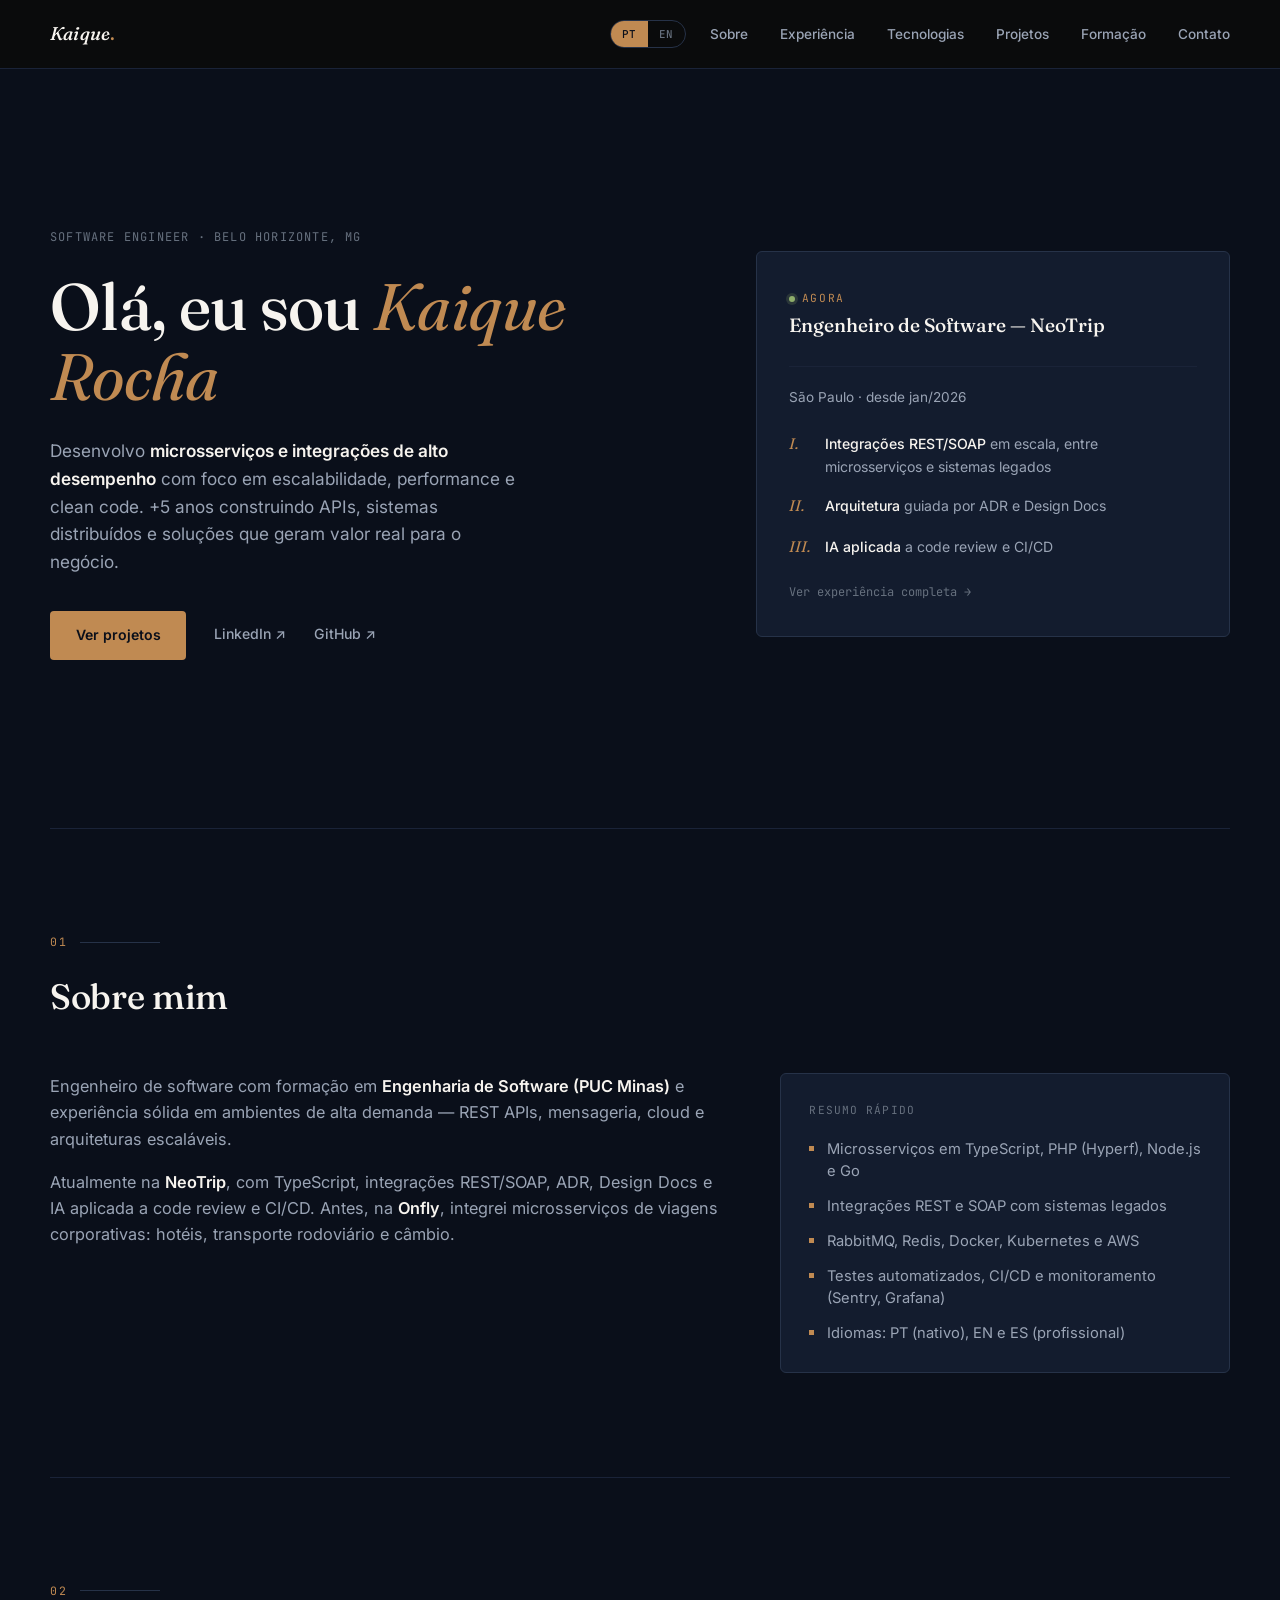
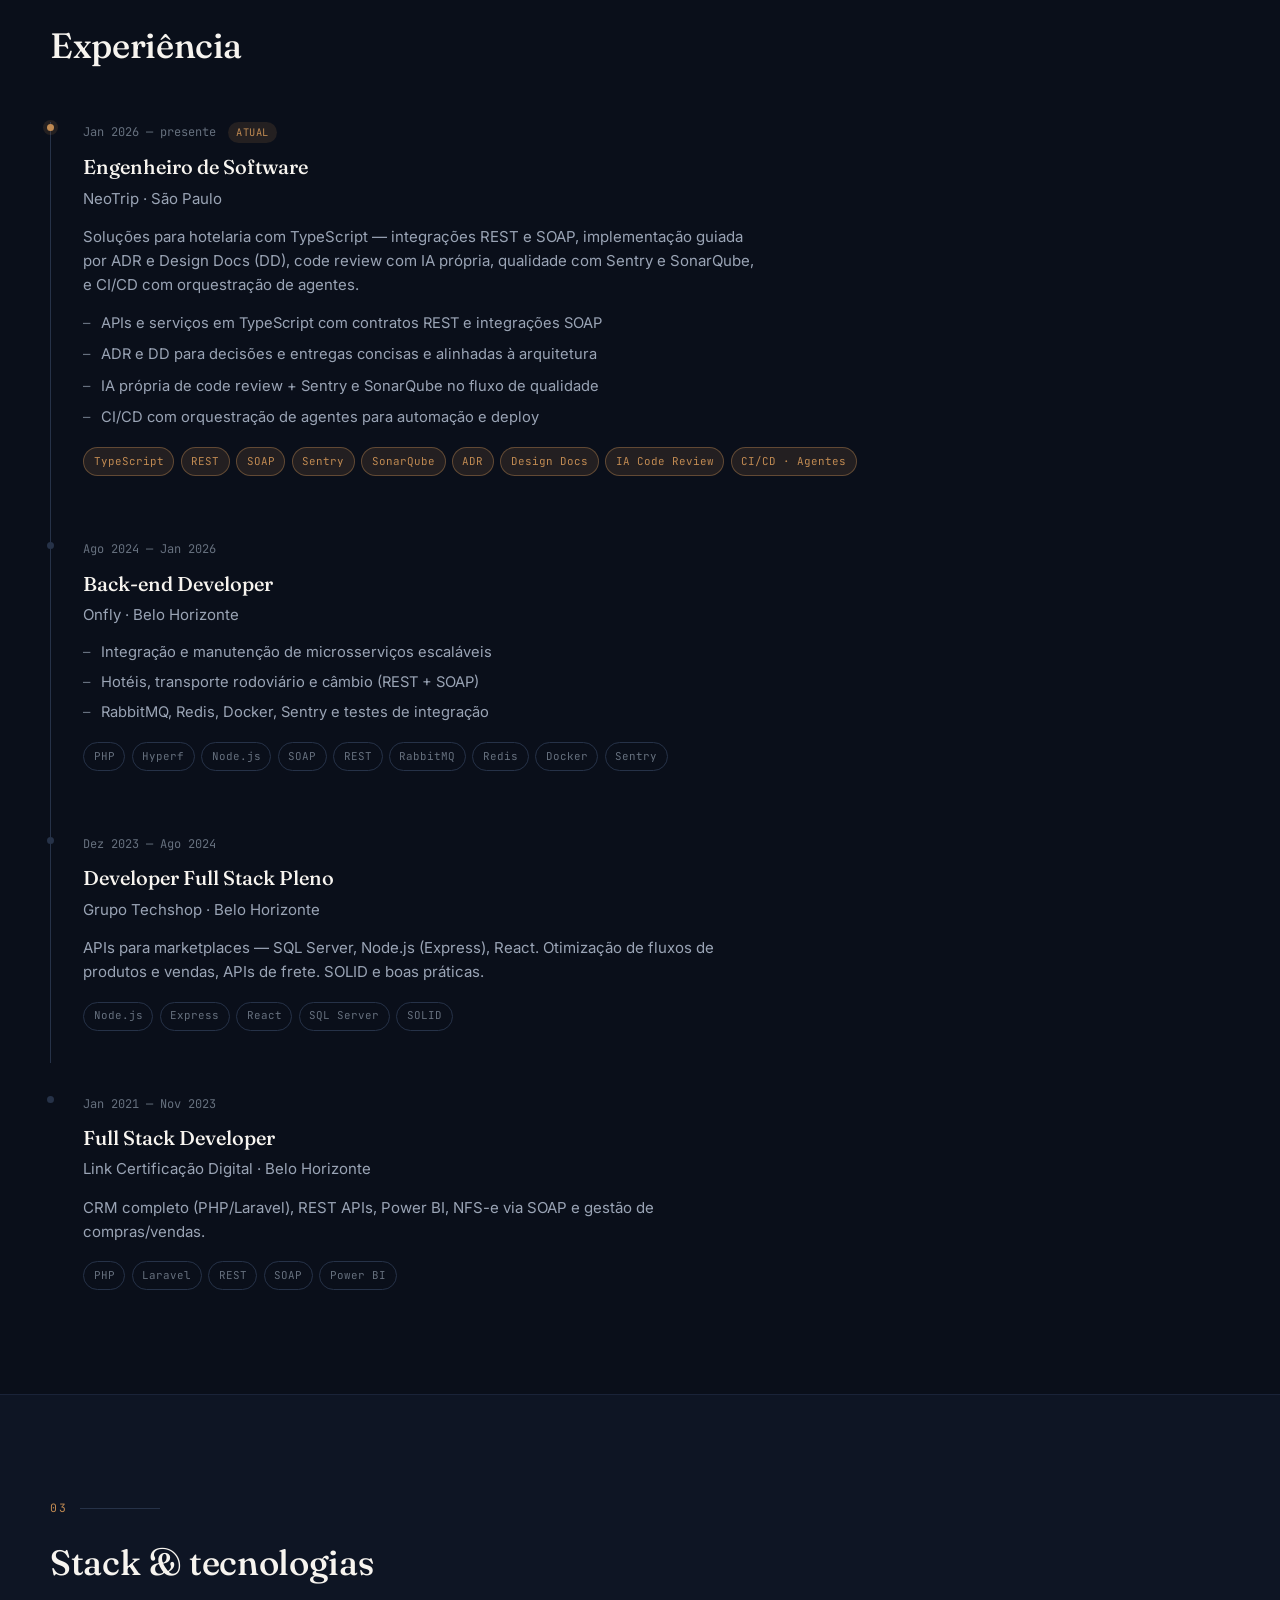
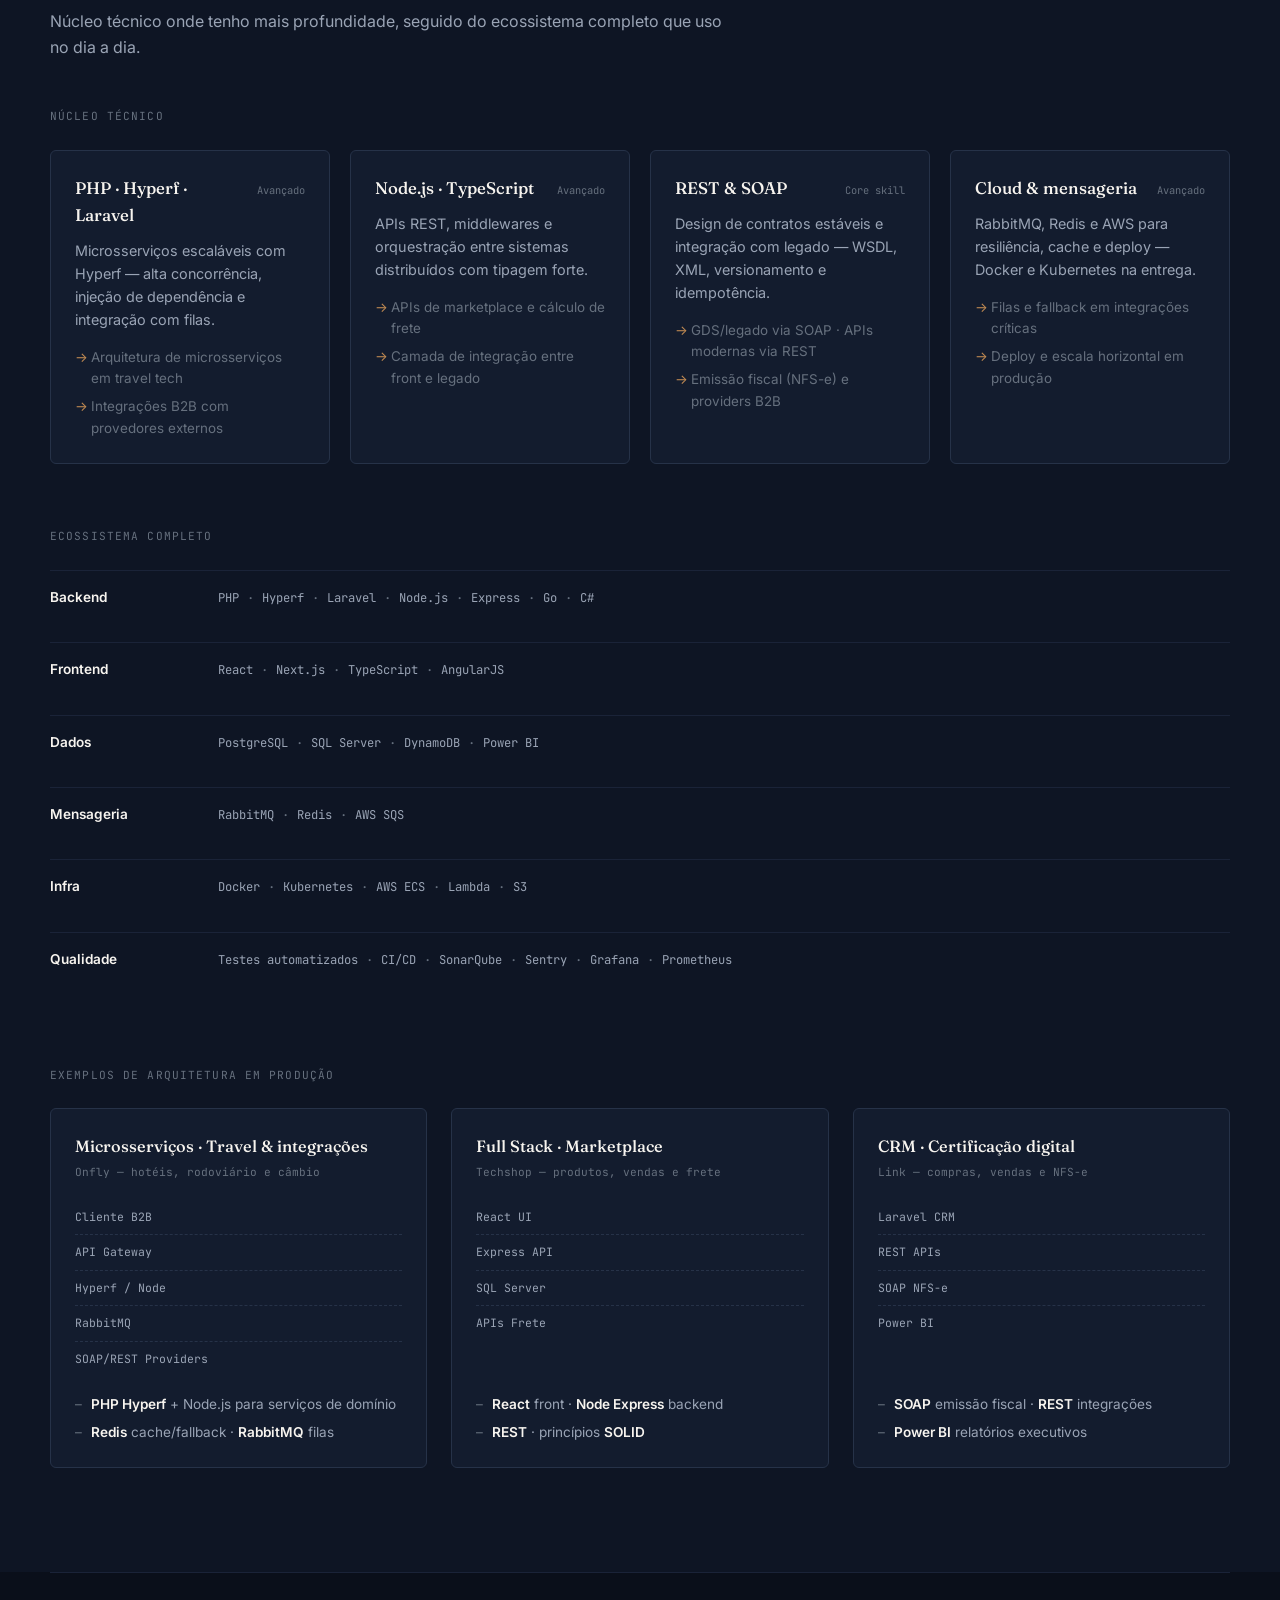
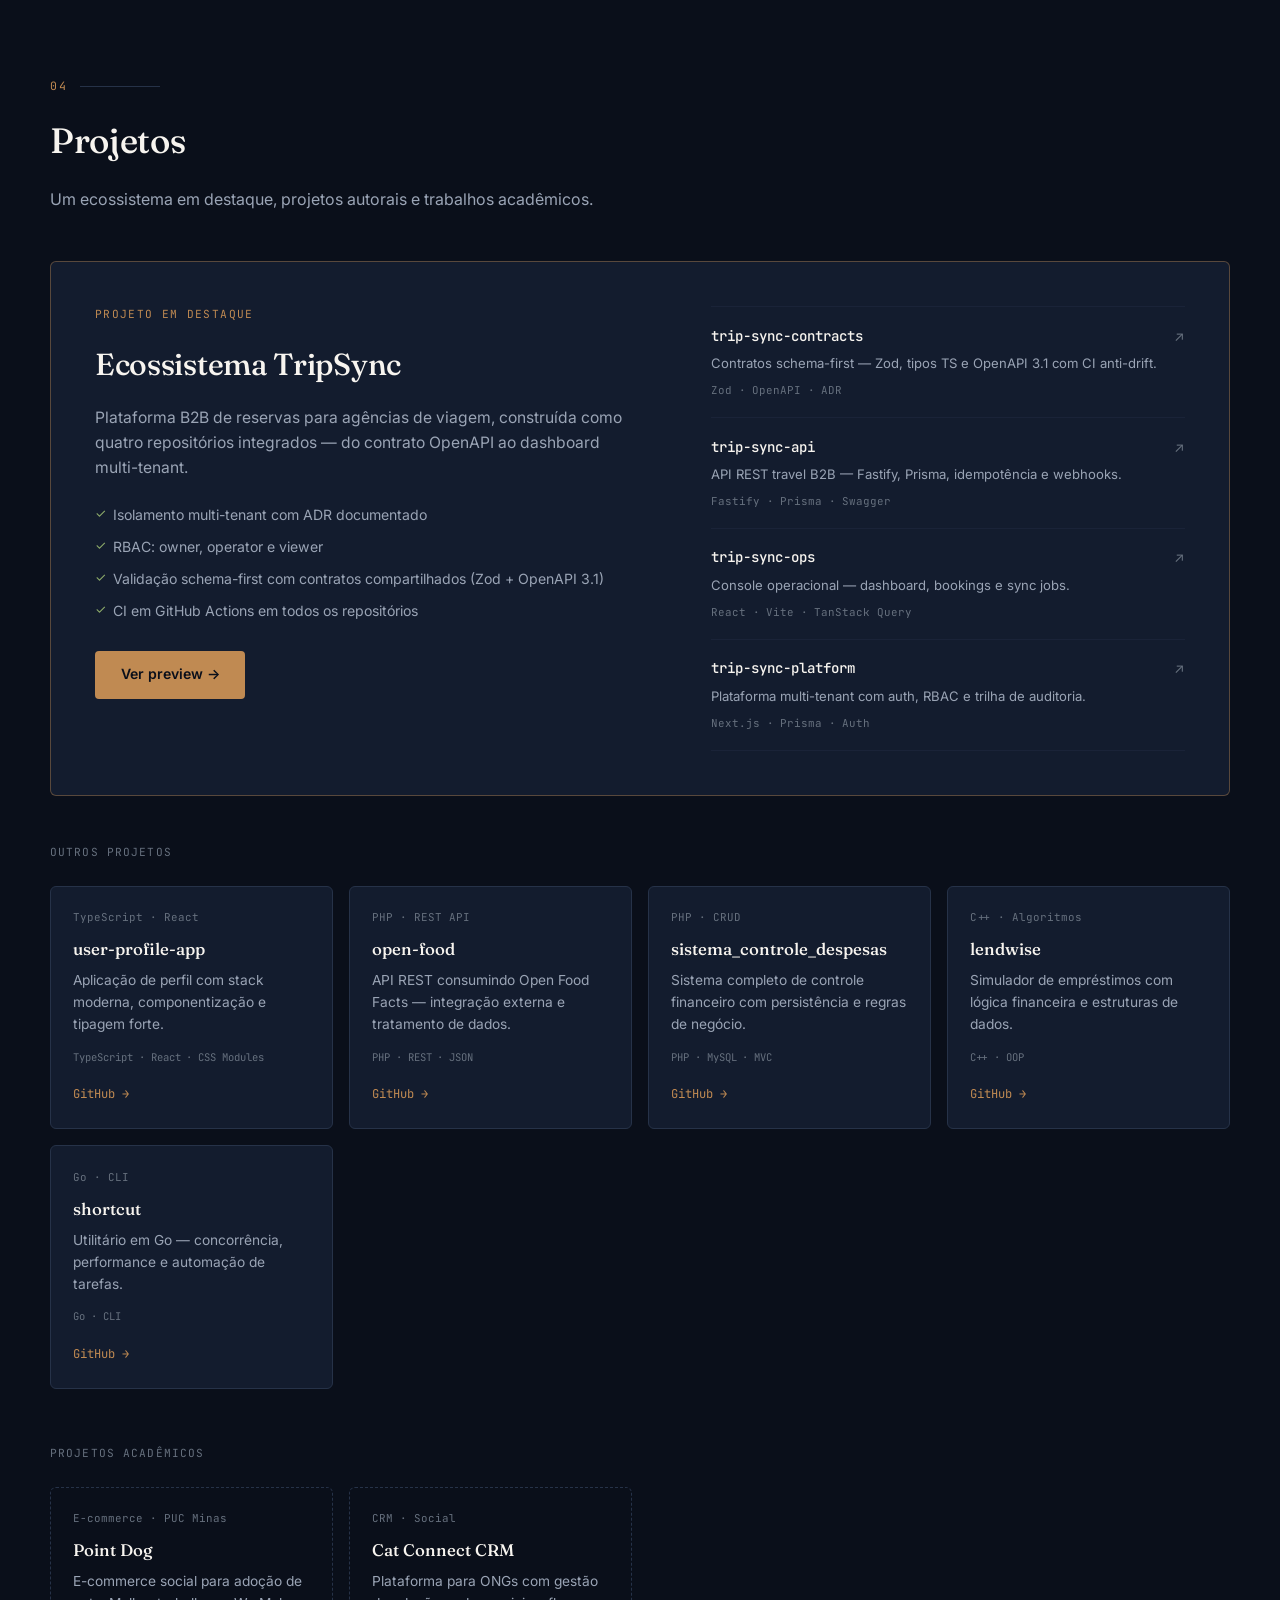
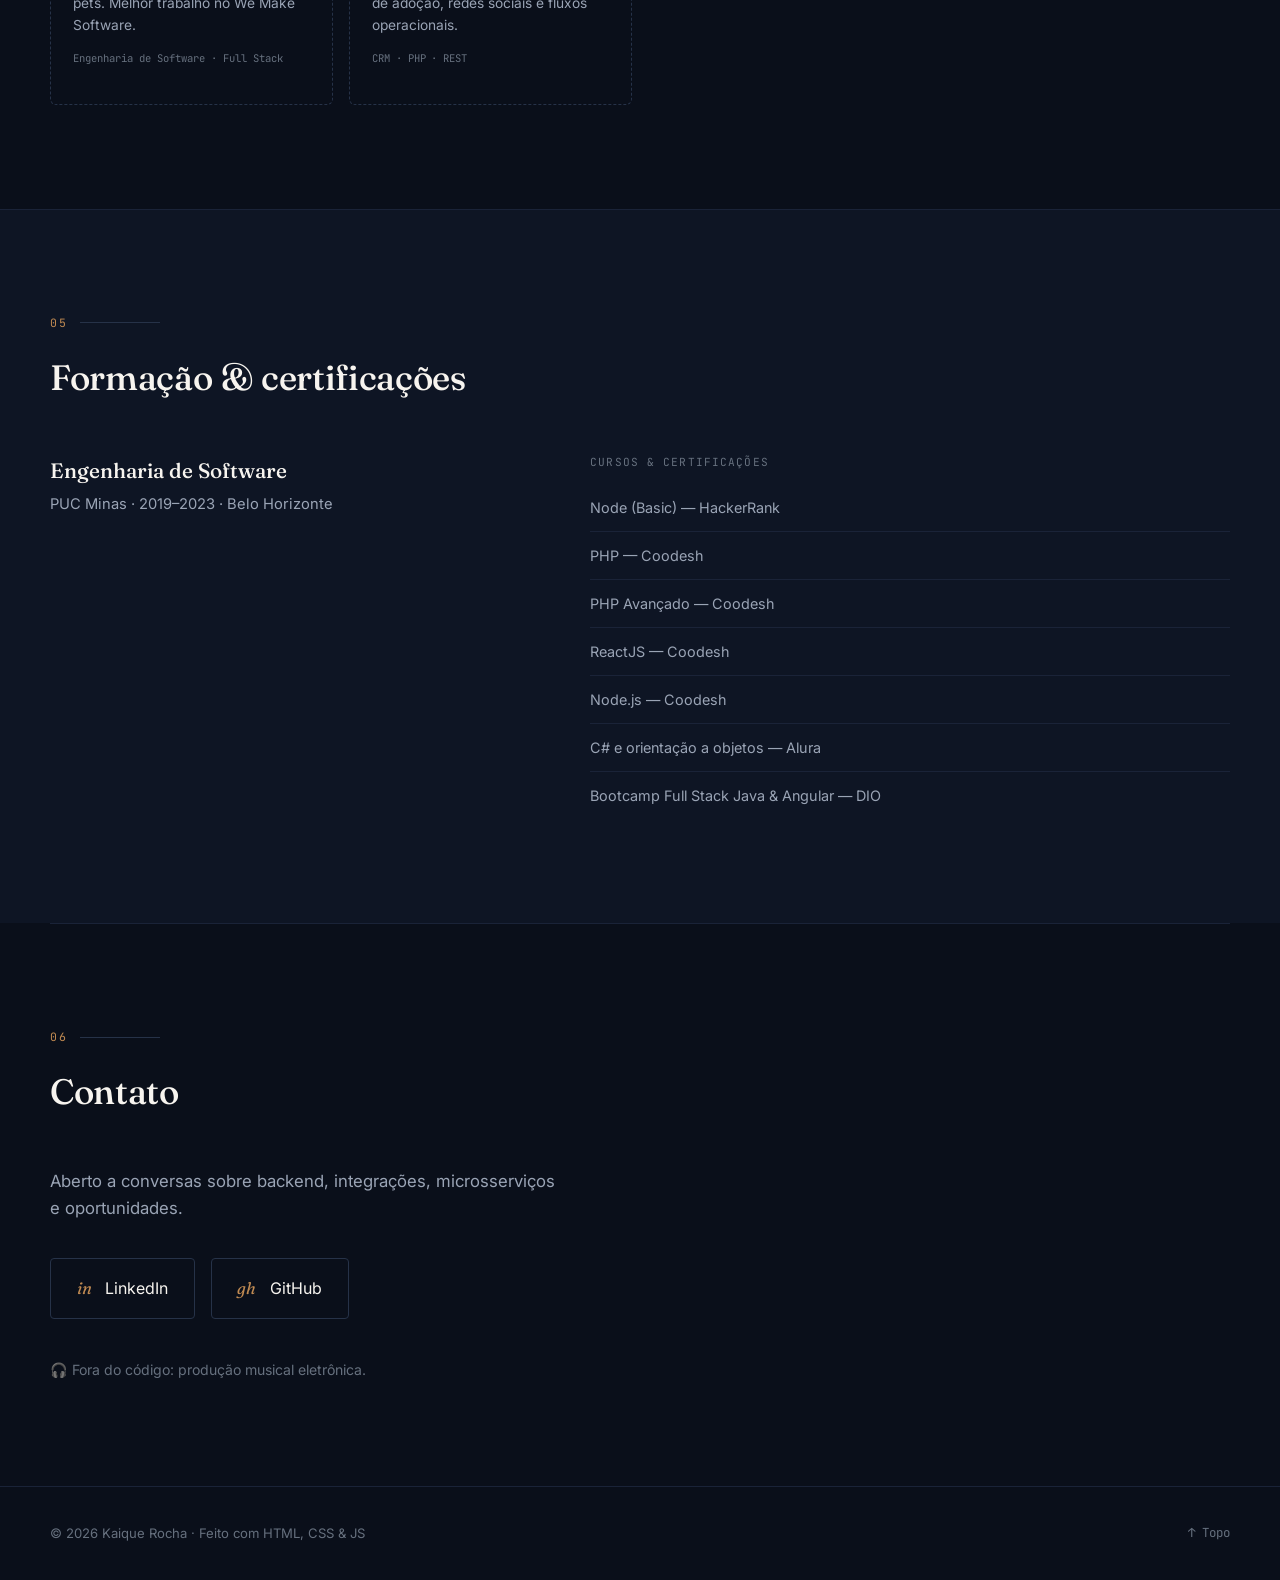
==== commit 177ddcb9: "redesign: editorial layout, condensed stack section, TripSync case study Replace the generic dark-po" ====
--- a/index.html
+++ b/index.html
@@ -5,77 +5,29 @@
   <meta name="viewport" content="width=device-width, initial-scale=1.0" />
   <meta name="description" content="Kaique Rocha — Software Engineer especializado em microsserviços, integrações e backend de alto desempenho." />
   <meta name="author" content="Kaique Rocha" />
-  <meta name="theme-color" content="#0d1117" />
+  <meta name="theme-color" content="#0c0b0a" />
+  <link rel="canonical" href="https://kaiqueroc.github.io/" />
   <title>Kaique Rocha · Software Engineer</title>
 
-  <link rel="canonical" href="https://kaiqueroc.github.io/" />
-  <link rel="icon" type="image/png" sizes="32x32" href="assets/favicon-32.png" />
-  <link rel="icon" type="image/png" sizes="48x48" href="assets/favicon.png" />
-  <link rel="apple-touch-icon" href="assets/apple-touch-icon.png" />
-
   <meta property="og:type" content="website" />
-  <meta property="og:locale" content="pt_BR" />
-  <meta property="og:locale:alternate" content="en_US" />
   <meta property="og:url" content="https://kaiqueroc.github.io/" />
-  <meta property="og:site_name" content="Kaique Rocha" />
   <meta property="og:title" content="Kaique Rocha · Software Engineer" />
-  <meta property="og:description" content="Software Engineer especializado em microsserviços, integrações e backend de alto desempenho. +5 anos em APIs, TypeScript, PHP e sistemas distribuídos." />
-  <meta property="og:image" content="https://kaiqueroc.github.io/assets/og-image.jpg" />
-  <meta property="og:image:width" content="1200" />
-  <meta property="og:image:height" content="630" />
-  <meta property="og:image:alt" content="Kaique Rocha — Software Engineer" />
-
-  <meta name="twitter:card" content="summary_large_image" />
+  <meta property="og:description" content="Microsserviços, integrações REST/SOAP e backend de alto desempenho. Ecossistema TripSync e outros projetos." />
+  <meta name="twitter:card" content="summary" />
   <meta name="twitter:title" content="Kaique Rocha · Software Engineer" />
-  <meta name="twitter:description" content="Software Engineer especializado em microsserviços, integrações e backend de alto desempenho." />
-  <meta name="twitter:image" content="https://kaiqueroc.github.io/assets/og-image.jpg" />
-
-  <script type="application/ld+json">
-  {
-    "@context": "https://schema.org",
-    "@type": "Person",
-    "name": "Kaique Rocha",
-    "url": "https://kaiqueroc.github.io/",
-    "image": "https://kaiqueroc.github.io/assets/avatar.jpg",
-    "jobTitle": "Software Engineer",
-    "description": "Software Engineer especializado em microsserviços, integrações e backend de alto desempenho.",
-    "email": "mailto:kaiquerocc@gmail.com",
-    "address": {
-      "@type": "PostalAddress",
-      "addressLocality": "Belo Horizonte",
-      "addressRegion": "MG",
-      "addressCountry": "BR"
-    },
-    "alumniOf": {
-      "@type": "CollegeOrUniversity",
-      "name": "PUC Minas"
-    },
-    "knowsAbout": [
-      "Microsserviços",
-      "TypeScript",
-      "PHP",
-      "Node.js",
-      "Integrações REST",
-      "SOAP",
-      "RabbitMQ",
-      "AWS"
-    ],
-    "sameAs": [
-      "https://www.linkedin.com/in/kaiqueroc",
-      "https://github.com/kaiqueRoc"
-    ]
-  }
-  </script>
+  <meta name="twitter:description" content="Microsserviços, integrações REST/SOAP e backend de alto desempenho." />
+
+  <link rel="icon" href="data:image/svg+xml,%3Csvg xmlns='http://www.w3.org/2000/svg' viewBox='0 0 64 64'%3E%3Crect width='64' height='64' rx='10' fill='%230c0b0a'/%3E%3Ctext x='32' y='43' font-family='Georgia,serif' font-style='italic' font-size='32' fill='%23e2793d' text-anchor='middle'%3EK%3C/text%3E%3C/svg%3E" />
 
   <link rel="preconnect" href="https://fonts.googleapis.com" />
   <link rel="preconnect" href="https://fonts.gstatic.com" crossorigin />
-  <link href="https://fonts.googleapis.com/css2?family=Inter:wght@400;500;600;700&family=JetBrains+Mono:wght@400;500&display=swap" rel="stylesheet" />
+  <link href="https://fonts.googleapis.com/css2?family=Fraunces:ital,wght@0,400;0,500;0,600;1,400;1,500&family=Inter:wght@400;500;600;700&family=JetBrains+Mono:wght@400;500&display=swap" rel="stylesheet" />
   <link rel="stylesheet" href="css/style.css" />
 </head>
 <body>
   <header class="header" id="top">
     <nav class="nav container">
-      <a href="#top" class="logo">KR<span class="logo-dot">.</span></a>
+      <a href="#top" class="logo">Kaique<span class="logo-dot">.</span></a>
       <div class="nav-right">
         <div class="lang-switch" role="group" aria-label="Idioma / Language">
           <button type="button" class="lang-btn active" data-lang="pt" aria-pressed="true" data-i18n="lang.pt">PT</button>
@@ -99,20 +51,8 @@
   <main>
     <section class="hero container">
       <div class="hero-content">
-        <div class="hero-identity">
-          <img
-            class="hero-avatar"
-            src="assets/avatar.jpg"
-            alt="Foto de Kaique Rocha"
-            width="88"
-            height="88"
-            decoding="async"
-          />
-          <div>
-            <p class="hero-label" data-i18n="hero.label">Software Engineer · Belo Horizonte, MG</p>
-            <h1 data-i18n="hero.title" data-i18n-html="true">Olá, eu sou <span class="gradient-text">Kaique Rocha</span></h1>
-          </div>
-        </div>
+        <p class="hero-label" data-i18n="hero.label">Software Engineer · Belo Horizonte, MG</p>
+        <h1 data-i18n="hero.title" data-i18n-html="true">Olá, eu sou <em>Kaique Rocha</em></h1>
         <p class="hero-desc" data-i18n="hero.desc" data-i18n-html="true">
           Desenvolvo <strong>microsserviços e integrações de alto desempenho</strong> com foco em
           escalabilidade, performance e clean code. +5 anos construindo APIs, sistemas distribuídos
@@ -120,69 +60,75 @@
         </p>
         <div class="hero-cta">
           <a href="#projetos" class="btn btn-primary" data-i18n="hero.cta.projects">Ver projetos</a>
-          <a href="assets/kaique-rocha-cv.pdf" class="btn btn-outline" download data-i18n="hero.cta.cv">Baixar CV</a>
-          <a href="mailto:kaiquerocc@gmail.com" class="btn btn-outline">E-mail</a>
-          <a href="https://www.linkedin.com/in/kaiqueroc" target="_blank" rel="noopener" class="btn btn-outline">LinkedIn</a>
-          <a href="https://github.com/kaiqueRoc" target="_blank" rel="noopener" class="btn btn-outline">GitHub</a>
-        </div>
-        <div class="hero-tags">
-          <span>Microsserviços</span>
-          <span>TypeScript · Node</span>
-          <span>REST · SOAP</span>
-          <span>PHP · Hyperf</span>
-          <span>React · Next.js</span>
-          <span>RabbitMQ · Redis</span>
-          <span>AWS · Docker</span>
-        </div>
-      </div>
-      <div class="hero-visual">
-        <div class="code-window">
-          <div class="code-header">
-            <span></span><span></span><span></span>
-          </div>
-          <pre><code><span class="kw">const</span> stack = {
-  languages: [<span class="str">"TypeScript"</span>, <span class="str">"PHP"</span>, <span class="str">"Node.js"</span>, <span class="str">"Go"</span>],
-  frameworks: {
-    backend: [<span class="str">"Hyperf"</span>, <span class="str">"Laravel"</span>, <span class="str">"Express"</span>],
-    frontend: [<span class="str">"React"</span>, <span class="str">"Next.js"</span>]
-  },
-  integrations: [<span class="str">"REST"</span>, <span class="str">"SOAP"</span>, <span class="str">"Microsserviços"</span>],
-  data: [<span class="str">"PostgreSQL"</span>, <span class="str">"SQL Server"</span>, <span class="str">"DynamoDB"</span>],
-  messaging: [<span class="str">"RabbitMQ"</span>, <span class="str">"Redis"</span>, <span class="str">"SQS"</span>],
-  cloud: [<span class="str">"AWS"</span>, <span class="str">"Docker"</span>, <span class="str">"K8s"</span>],
-  quality: [<span class="str">"Sentry"</span>, <span class="str">"SonarQube"</span>, <span class="str">"Grafana"</span>, <span class="str">"Prometheus"</span>]
-};</code></pre>
-        </div>
+          <a href="https://www.linkedin.com/in/kaiqueroc" target="_blank" rel="noopener" class="link-arrow">LinkedIn ↗</a>
+          <a href="https://github.com/kaiqueRoc" target="_blank" rel="noopener" class="link-arrow">GitHub ↗</a>
+        </div>
+      </div>
+
+      <div class="now-card">
+        <div class="now-card-head">
+          <div>
+            <span class="now-label"><span class="now-dot"></span><span data-i18n="now.label">Agora</span></span>
+            <h3 data-i18n="now.role">Engenheiro de Software — NeoTrip</h3>
+          </div>
+        </div>
+        <p class="now-meta" data-i18n="now.meta">São Paulo · desde jan/2026</p>
+        <ol class="focus-list">
+          <li>
+            <span class="focus-index">I.</span>
+            <p data-i18n="now.f1" data-i18n-html="true"><strong>Integrações REST/SOAP</strong> em escala, entre microsserviços e sistemas legados</p>
+          </li>
+          <li>
+            <span class="focus-index">II.</span>
+            <p data-i18n="now.f2" data-i18n-html="true"><strong>Arquitetura</strong> guiada por ADR e Design Docs</p>
+          </li>
+          <li>
+            <span class="focus-index">III.</span>
+            <p data-i18n="now.f3" data-i18n-html="true"><strong>IA aplicada</strong> a code review e CI/CD</p>
+          </li>
+        </ol>
+        <a href="#experiencia" class="now-cta" data-i18n="now.cta">Ver experiência completa →</a>
       </div>
     </section>
 
     <section id="sobre" class="section container">
-      <h2 class="section-title"><span class="section-num">01.</span> <span data-i18n="about.title">Sobre mim</span></h2>
+      <div class="section-head">
+        <span class="section-eyebrow">01</span>
+        <h2 class="section-title" data-i18n="about.title">Sobre mim</h2>
+      </div>
       <div class="about-grid">
-        <p data-i18n="about.p1" data-i18n-html="true">
-          Engenheiro de software com formação em <strong>Engenharia de Software (PUC Minas)</strong>
-          e experiência sólida em ambientes de alta demanda — REST APIs, mensageria, cloud e
-          arquiteturas escaláveis.
-        </p>
-        <p data-i18n="about.p2" data-i18n-html="true">
-          Atualmente na <strong>NeoTrip</strong>, com TypeScript, REST/SOAP, ADR, Design Docs e IA em code review e CI/CD.
-          Antes, na <strong>Onfly</strong>, integrei microsserviços de viagens corporativas:
-          reservas de hotéis, transporte rodoviário e câmbio.
-        </p>
-        <ul class="about-highlights">
-          <li data-i18n="about.l1">Microsserviços em TypeScript, PHP (Hyperf), Node.js e Go</li>
-          <li data-i18n="about.l2">Integrações REST e SOAP com sistemas legados</li>
-          <li data-i18n="about.l3">RabbitMQ, Redis, Docker, Kubernetes e AWS</li>
-          <li data-i18n="about.l4">Testes automatizados, CI/CD e monitoramento (Sentry, Grafana)</li>
-          <li data-i18n="about.l5">Idiomas: PT (nativo), EN e ES (profissional)</li>
-        </ul>
+        <div class="about-copy">
+          <p data-i18n="about.p1" data-i18n-html="true">
+            Engenheiro de software com formação em <strong>Engenharia de Software (PUC Minas)</strong>
+            e experiência sólida em ambientes de alta demanda — REST APIs, mensageria, cloud e
+            arquiteturas escaláveis.
+          </p>
+          <p data-i18n="about.p2" data-i18n-html="true">
+            Atualmente na <strong>NeoTrip</strong>, com TypeScript, REST/SOAP, ADR, Design Docs e IA em code review e CI/CD.
+            Antes, na <strong>Onfly</strong>, integrei microsserviços de viagens corporativas:
+            reservas de hotéis, transporte rodoviário e câmbio.
+          </p>
+        </div>
+        <aside class="about-facts">
+          <p class="about-facts-title" data-i18n="about.facts.title">Resumo rápido</p>
+          <ul>
+            <li data-i18n="about.l1">Microsserviços em TypeScript, PHP (Hyperf), Node.js e Go</li>
+            <li data-i18n="about.l2">Integrações REST e SOAP com sistemas legados</li>
+            <li data-i18n="about.l3">RabbitMQ, Redis, Docker, Kubernetes e AWS</li>
+            <li data-i18n="about.l4">Testes automatizados, CI/CD e monitoramento (Sentry, Grafana)</li>
+            <li data-i18n="about.l5">Idiomas: PT (nativo), EN e ES (profissional)</li>
+          </ul>
+        </aside>
       </div>
     </section>
 
     <section id="experiencia" class="section container">
-      <h2 class="section-title"><span class="section-num">02.</span> <span data-i18n="experience.title">Experiência</span></h2>
+      <div class="section-head">
+        <span class="section-eyebrow">02</span>
+        <h2 class="section-title" data-i18n="experience.title">Experiência</h2>
+      </div>
       <div class="timeline">
-        <article class="timeline-item">
+        <article class="timeline-item is-current">
           <div class="timeline-meta">
             <span class="timeline-date" data-i18n="exp.n1.date">Jan 2026 — presente</span>
             <span class="timeline-badge" data-i18n="exp.badge">Atual</span>
@@ -215,7 +161,7 @@
           </ul>
           <div class="timeline-tech">
             <span>PHP</span><span>Hyperf</span><span>Node.js</span><span>SOAP</span><span>REST</span>
-            <span>RabbitMQ</span><span>Redis</span><span>Docker</span><span>Sentry</span><span>Testes de integração</span>
+            <span>RabbitMQ</span><span>Redis</span><span>Docker</span><span>Sentry</span>
           </div>
         </article>
         <article class="timeline-item">
@@ -226,7 +172,7 @@
           <p class="timeline-company">Grupo Techshop · Belo Horizonte</p>
           <p data-i18n="exp.n3.desc">APIs para marketplaces — SQL Server, Node.js (Express), React. Otimização de fluxos de produtos e vendas, APIs de frete. SOLID e boas práticas.</p>
           <div class="timeline-tech">
-            <span>Node.js</span><span>Express</span><span>React</span><span>SQL Server</span><span>REST APIs</span><span>SOLID</span>
+            <span>Node.js</span><span>Express</span><span>React</span><span>SQL Server</span><span>SOLID</span>
           </div>
         </article>
         <article class="timeline-item">
@@ -237,7 +183,7 @@
           <p class="timeline-company">Link Certificação Digital · Belo Horizonte</p>
           <p data-i18n="exp.n4.desc">CRM completo (PHP/Laravel), REST APIs, Power BI, NFS-e via SOAP e gestão de compras/vendas.</p>
           <div class="timeline-tech">
-            <span>PHP</span><span>Laravel</span><span>REST</span><span>SOAP</span><span>Power BI</span><span>CRM</span>
+            <span>PHP</span><span>Laravel</span><span>REST</span><span>SOAP</span><span>Power BI</span>
           </div>
         </article>
       </div>
@@ -245,627 +191,260 @@
 
     <section id="stack" class="section section-alt">
       <div class="container">
-        <h2 class="section-title"><span class="section-num">03.</span> <span data-i18n="stack.title">Stack & tecnologias</span></h2>
-        <p class="section-sub" data-i18n="stack.sub">
-          Ecossistema completo do meu perfil — linguagens, integrações, dados, mensageria, cloud e qualidade.
-          Cada área com contexto de uso em sistemas reais e de alta complexidade.
-        </p>
-
-        <div class="tech-marquee" aria-hidden="true">
-          <div class="tech-marquee-track">
-            <span class="tech-badge tech-php">PHP</span>
-            <span class="tech-badge tech-hyperf">Hyperf</span>
-            <span class="tech-badge tech-laravel">Laravel</span>
-            <span class="tech-badge tech-node">Node.js</span>
-            <span class="tech-badge tech-express">Express</span>
-            <span class="tech-badge tech-go">Go</span>
-            <span class="tech-badge tech-csharp">C#</span>
-            <span class="tech-badge tech-react">React</span>
-            <span class="tech-badge tech-next">Next.js</span>
-            <span class="tech-badge tech-ts">TypeScript</span>
-            <span class="tech-badge tech-rest">REST</span>
-            <span class="tech-badge tech-soap">SOAP</span>
-            <span class="tech-badge tech-pg">PostgreSQL</span>
-            <span class="tech-badge tech-mssql">SQL Server</span>
-            <span class="tech-badge tech-dynamo">DynamoDB</span>
-            <span class="tech-badge tech-rabbit">RabbitMQ</span>
-            <span class="tech-badge tech-redis">Redis</span>
-            <span class="tech-badge tech-aws">AWS</span>
-            <span class="tech-badge tech-docker">Docker</span>
-            <span class="tech-badge tech-k8s">Kubernetes</span>
-            <span class="tech-badge tech-sentry">Sentry</span>
-            <span class="tech-badge tech-grafana">Grafana</span>
-            <!-- duplicate for seamless loop -->
-            <span class="tech-badge tech-php">PHP</span>
-            <span class="tech-badge tech-hyperf">Hyperf</span>
-            <span class="tech-badge tech-laravel">Laravel</span>
-            <span class="tech-badge tech-node">Node.js</span>
-            <span class="tech-badge tech-express">Express</span>
-            <span class="tech-badge tech-go">Go</span>
-            <span class="tech-badge tech-csharp">C#</span>
-            <span class="tech-badge tech-react">React</span>
-            <span class="tech-badge tech-next">Next.js</span>
-            <span class="tech-badge tech-ts">TypeScript</span>
-            <span class="tech-badge tech-rest">REST</span>
-            <span class="tech-badge tech-soap">SOAP</span>
-            <span class="tech-badge tech-pg">PostgreSQL</span>
-            <span class="tech-badge tech-mssql">SQL Server</span>
-            <span class="tech-badge tech-dynamo">DynamoDB</span>
-            <span class="tech-badge tech-rabbit">RabbitMQ</span>
-            <span class="tech-badge tech-redis">Redis</span>
-            <span class="tech-badge tech-aws">AWS</span>
-            <span class="tech-badge tech-docker">Docker</span>
-            <span class="tech-badge tech-k8s">Kubernetes</span>
-            <span class="tech-badge tech-sentry">Sentry</span>
-            <span class="tech-badge tech-grafana">Grafana</span>
-          </div>
-        </div>
-
-        <div class="stack-tabs" role="tablist">
-          <button class="stack-tab active" role="tab" aria-selected="true" data-tab="backend" data-i18n="stack.tab.backend">Backend</button>
-          <button class="stack-tab" role="tab" aria-selected="false" data-tab="frontend" data-i18n="stack.tab.frontend">Frontend</button>
-          <button class="stack-tab" role="tab" aria-selected="false" data-tab="integrations" data-i18n="stack.tab.integrations">Integrações</button>
-          <button class="stack-tab" role="tab" aria-selected="false" data-tab="data" data-i18n="stack.tab.data">Dados</button>
-          <button class="stack-tab" role="tab" aria-selected="false" data-tab="infra" data-i18n="stack.tab.infra">Cloud & DevOps</button>
-          <button class="stack-tab" role="tab" aria-selected="false" data-tab="quality" data-i18n="stack.tab.quality">Qualidade</button>
-        </div>
-
-        <div class="stack-panels">
-          <div class="stack-panel active" id="panel-backend" role="tabpanel">
-            <div class="tech-detail-grid">
-              <article class="tech-detail-card">
-                <div class="tech-detail-head">
-                  <span class="tech-icon tech-php">PHP</span>
-                  <div>
-                    <h3>PHP · Hyperf · Laravel</h3>
-                    <span class="tech-level tech-level-advanced">Avançado · Produção</span>
-                  </div>
-                </div>
-                <p>Microsserviços escaláveis com Hyperf, APIs de alta concorrência, injeção de dependência, workers e integração com filas.</p>
-                <ul class="tech-use-cases">
-                  <li>Arquitetura de microsserviços em travel tech</li>
-                  <li>Integrações B2B com provedores externos</li>
-                  <li>CRM e sistemas legados com Laravel</li>
-                </ul>
-              </article>
-              <article class="tech-detail-card">
-                <div class="tech-detail-head">
-                  <span class="tech-icon tech-node">Node</span>
-                  <div>
-                    <h3>Node.js · Express · Loopback 4</h3>
-                    <span class="tech-level tech-level-advanced">Avançado · Produção</span>
-                  </div>
-                </div>
-                <p>Serviços Node para integrações, APIs REST, middlewares, validação e orquestração entre sistemas distribuídos.</p>
-                <ul class="tech-use-cases">
-                  <li>APIs de marketplace e cálculo de frete</li>
-                  <li>Camada de integração entre front e legado</li>
-                  <li>Serviços auxiliares em ecossistema polyglot</li>
-                </ul>
-              </article>
-              <article class="tech-detail-card">
-                <div class="tech-detail-head">
-                  <span class="tech-icon tech-go">Go</span>
-                  <div>
-                    <h3>Go</h3>
-                    <span class="tech-level tech-level-mid">Intermediário–Avançado</span>
-                  </div>
-                </div>
-                <p>Utilitários e serviços com forte performance, concorrência nativa e binários leves para automação e APIs.</p>
-                <ul class="tech-use-cases">
-                  <li>CLIs e automações de infraestrutura</li>
-                  <li>Serviços de alto throughput</li>
-                </ul>
-              </article>
-              <article class="tech-detail-card">
-                <div class="tech-detail-head">
-                  <span class="tech-icon tech-csharp">C#</span>
-                  <div>
-                    <h3>C#</h3>
-                    <span class="tech-level tech-level-mid">Intermediário</span>
-                  </div>
-                </div>
-                <p>Orientação a objetos, APIs e fundamentos sólidos para integrações em ecossistemas .NET quando necessário.</p>
-              </article>
+        <div class="section-head">
+          <span class="section-eyebrow">03</span>
+          <h2 class="section-title" data-i18n="stack.title">Stack &amp; tecnologias</h2>
+          <p class="section-intro" data-i18n="stack.intro">Núcleo técnico onde tenho mais profundidade, seguido do ecossistema completo que uso no dia a dia.</p>
+        </div>
+
+        <p class="stack-groups-title" data-i18n="stack.core.title">Núcleo técnico</p>
+        <div class="stack-core">
+          <article class="core-card">
+            <div class="core-card-head">
+              <h3>PHP · Hyperf · Laravel</h3>
+              <span class="core-level">Avançado</span>
             </div>
-          </div>
-
-          <div class="stack-panel" id="panel-frontend" role="tabpanel" hidden>
-            <div class="tech-detail-grid">
-              <article class="tech-detail-card">
-                <div class="tech-detail-head">
-                  <span class="tech-icon tech-react">React</span>
-                  <div>
-                    <h3>React · Next.js · TypeScript</h3>
-                    <span class="tech-level tech-level-advanced">Intermediário–Avançado</span>
-                  </div>
-                </div>
-                <p>SPAs e aplicações modernas com tipagem forte, componentização, hooks e SSR/SSG com Next.js quando aplicável.</p>
-                <ul class="tech-use-cases">
-                  <li>Painéis de marketplace e gestão de produtos</li>
-                  <li>Apps de perfil e dashboards (user-profile-app)</li>
-                  <li>Front-end integrado a APIs REST</li>
-                </ul>
-              </article>
-              <article class="tech-detail-card">
-                <div class="tech-detail-head">
-                  <span class="tech-icon tech-ts">TS</span>
-                  <div>
-                    <h3>TypeScript</h3>
-                    <span class="tech-level tech-level-advanced">Avançado</span>
-                  </div>
-                </div>
-                <p>Contratos tipados, DTOs, redução de bugs em integração front/back e manutenção de bases grandes.</p>
-              </article>
-              <article class="tech-detail-card">
-                <div class="tech-detail-head">
-                  <span class="tech-icon tech-angular">NG</span>
-                  <div>
-                    <h3>AngularJS</h3>
-                    <span class="tech-level tech-level-mid">Experiência</span>
-                  </div>
-                </div>
-                <p>Manutenção e evolução de aplicações legadas com padrões MVC e integração a APIs REST.</p>
-              </article>
-            </div>
-          </div>
-
-          <div class="stack-panel" id="panel-integrations" role="tabpanel" hidden>
-            <div class="tech-detail-grid">
-              <article class="tech-detail-card tech-detail-wide">
-                <div class="tech-detail-head">
-                  <span class="tech-icon tech-rest">REST</span>
-                  <div>
-                    <h3>REST · APIs distribuídas</h3>
-                    <span class="tech-level tech-level-advanced">Avançado · Core skill</span>
-                  </div>
-                </div>
-                <p>Design e consumo de APIs REST em ambientes de alta demanda: versionamento, autenticação, rate limit, idempotência e contratos estáveis entre microsserviços.</p>
-                <ul class="tech-use-cases">
-                  <li>Orquestração entre serviços de hotel, transporte e câmbio</li>
-                  <li>APIs públicas e internas com documentação e testes</li>
-                  <li>Padronização de payloads e tratamento de erros</li>
-                </ul>
-              </article>
-              <article class="tech-detail-card tech-detail-wide">
-                <div class="tech-detail-head">
-                  <span class="tech-icon tech-soap">SOAP</span>
-                  <div>
-                    <h3>SOAP · Sistemas legados</h3>
-                    <span class="tech-level tech-level-advanced">Avançado · Core skill</span>
-                  </div>
-                </div>
-                <p>Integração com provedores e governo (NFS-e, GDS, ERPs) via WSDL, XML, certificados e fluxos síncronos/assíncronos em produção.</p>
-                <ul class="tech-use-cases">
-                  <li>Reservas e câmbio com fornecedores legados</li>
-                  <li>Emissão de NFS-e na Link Certificação</li>
-                  <li>Ponte entre microsserviços modernos e mainframes</li>
-                </ul>
-              </article>
-              <article class="tech-detail-card">
-                <div class="tech-detail-head">
-                  <span class="tech-icon tech-hyperf">μS</span>
-                  <div>
-                    <h3>Microsserviços</h3>
-                    <span class="tech-level tech-level-advanced">Avançado</span>
-                  </div>
-                </div>
-                <p>Decomposição por domínio, comunicação assíncrona, resiliência, fallback com Redis e observabilidade ponta a ponta.</p>
-              </article>
-            </div>
-          </div>
-
-          <div class="stack-panel" id="panel-data" role="tabpanel" hidden>
-            <div class="tech-detail-grid">
-              <article class="tech-detail-card">
-                <div class="tech-detail-head">
-                  <span class="tech-icon tech-pg">PG</span>
-                  <div><h3>PostgreSQL</h3><span class="tech-level tech-level-advanced">Avançado</span></div>
-                </div>
-                <p>Modelagem relacional, índices, transações e queries otimizadas em serviços distribuídos.</p>
-              </article>
-              <article class="tech-detail-card">
-                <div class="tech-detail-head">
-                  <span class="tech-icon tech-mssql">SQL</span>
-                  <div><h3>SQL Server</h3><span class="tech-level tech-level-advanced">Avançado</span></div>
-                </div>
-                <p>Estruturação de dados em marketplaces, relatórios e integração com APIs de produtos e vendas.</p>
-              </article>
-              <article class="tech-detail-card">
-                <div class="tech-detail-head">
-                  <span class="tech-icon tech-dynamo">DDB</span>
-                  <div><h3>DynamoDB</h3><span class="tech-level tech-level-mid">Intermediário–Avançado</span></div>
-                </div>
-                <p>Armazenamento NoSQL serverless na AWS para cargas escaláveis e baixa latência.</p>
-              </article>
-              <article class="tech-detail-card">
-                <div class="tech-detail-head">
-                  <span class="tech-icon tech-powerbi">BI</span>
-                  <div><h3>Power BI</h3><span class="tech-level tech-level-mid">Intermediário</span></div>
-                </div>
-                <p>Dashboards e relatórios de negócio integrados a CRM e bases operacionais.</p>
-              </article>
-            </div>
-          </div>
-
-          <div class="stack-panel" id="panel-infra" role="tabpanel" hidden>
-            <div class="tech-detail-grid">
-              <article class="tech-detail-card">
-                <div class="tech-detail-head">
-                  <span class="tech-icon tech-rabbit">RMQ</span>
-                  <div><h3>RabbitMQ</h3><span class="tech-level tech-level-advanced">Avançado</span></div>
-                </div>
-                <p>Filas, exchanges, dead-letter, processamento assíncrono e desacoplamento entre microsserviços.</p>
-              </article>
-              <article class="tech-detail-card">
-                <div class="tech-detail-head">
-                  <span class="tech-icon tech-redis">Redis</span>
-                  <div><h3>Redis</h3><span class="tech-level tech-level-advanced">Avançado</span></div>
-                </div>
-                <p>Cache de alta performance, sessões, rate limiting e estratégias de fallback em integrações críticas.</p>
-              </article>
-              <article class="tech-detail-card tech-detail-wide">
-                <div class="tech-detail-head">
-                  <span class="tech-icon tech-aws">AWS</span>
-                  <div>
-                    <h3>AWS · SQS · ECS · Lambda · S3</h3>
-                    <span class="tech-level tech-level-advanced">Intermediário–Avançado</span>
-                  </div>
-                </div>
-                <p>Deploy e operação em cloud: filas gerenciadas, containers, funções serverless e armazenamento de objetos.</p>
-              </article>
-              <article class="tech-detail-card">
-                <div class="tech-detail-head">
-                  <span class="tech-icon tech-docker">Docker</span>
-                  <div><h3>Docker · Kubernetes</h3><span class="tech-level tech-level-advanced">Avançado</span></div>
-                </div>
-                <p>Ambientes reproduzíveis, orquestração de containers e pipelines de entrega contínua.</p>
-              </article>
-              <article class="tech-detail-card">
-                <div class="tech-detail-head">
-                  <span class="tech-icon tech-cicd">CI</span>
-                  <div><h3>CI/CD · GitFlow</h3><span class="tech-level tech-level-advanced">Avançado</span></div>
-                </div>
-                <p>Pipelines automatizados, revisão de código, releases seguras e versionamento estruturado.</p>
-              </article>
-            </div>
-          </div>
-
-          <div class="stack-panel" id="panel-quality" role="tabpanel" hidden>
-            <div class="tech-detail-grid">
-              <article class="tech-detail-card">
-                <div class="tech-detail-head">
-                  <span class="tech-icon tech-tests">TDD</span>
-                  <div><h3>Testes automatizados · TDD</h3><span class="tech-level tech-level-advanced">Avançado</span></div>
-                </div>
-                <p>Testes unitários e de integração em arquiteturas distribuídas — validação de fluxos complexos entre serviços.</p>
-              </article>
-              <article class="tech-detail-card">
-                <div class="tech-detail-head">
-                  <span class="tech-icon tech-sentry">Sentry</span>
-                  <div><h3>Sentry</h3><span class="tech-level tech-level-advanced">Avançado</span></div>
-                </div>
-                <p>Monitoramento proativo, rastreamento de erros e manutenção preventiva em produção.</p>
-              </article>
-              <article class="tech-detail-card">
-                <div class="tech-detail-head">
-                  <span class="tech-icon tech-grafana">Obs</span>
-                  <div><h3>Grafana · Prometheus</h3><span class="tech-level tech-level-mid">Intermediário–Avançado</span></div>
-                </div>
-                <p>Métricas, alertas e dashboards para saúde de microsserviços e SLAs.</p>
-              </article>
-              <article class="tech-detail-card">
-                <div class="tech-detail-head">
-                  <span class="tech-icon tech-sonar">SQ</span>
-                  <div><h3>SonarQube · Clean Code · SOLID</h3><span class="tech-level tech-level-advanced">Avançado</span></div>
-                </div>
-                <p>Qualidade de código, dívida técnica controlada e arquitetura sustentável em equipes de escala.</p>
-              </article>
-            </div>
-          </div>
-        </div>
-
-        <div class="arch-section">
-          <header class="arch-header">
-            <h3 class="arch-title" data-i18n="arch.title">Exemplos de arquitetura em produção</h3>
-            <p class="arch-sub" data-i18n="arch.sub">Cenários reais onde combino múltiplas tecnologias do perfil.</p>
-          </header>
-
-          <div class="arch-grid">
-          <article class="arch-card">
-            <h4 data-i18n="arch.travel.title">Microsserviços · Travel & integrações</h4>
-            <p class="arch-context" data-i18n="arch.travel.context">Onfly — hotéis, rodoviário e câmbio</p>
-            <div class="arch-pipeline">
-              <div class="arch-node" data-i18n="arch.travel.s1">Cliente B2B</div>
-              <div class="arch-connector" aria-hidden="true">↓</div>
-              <div class="arch-node" data-i18n="arch.travel.s2">API Gateway</div>
-              <div class="arch-connector" aria-hidden="true">↓</div>
-              <div class="arch-node" data-i18n="arch.travel.s3">Hyperf / Node</div>
-              <div class="arch-connector" aria-hidden="true">↓</div>
-              <div class="arch-node" data-i18n="arch.travel.s4">RabbitMQ</div>
-              <div class="arch-connector" aria-hidden="true">↓</div>
-              <div class="arch-node" data-i18n="arch.travel.s5">SOAP/REST Providers</div>
-            </div>
-            <ul class="arch-stack-list">
-              <li data-i18n="arch.travel.l1" data-i18n-html="true"><strong>PHP Hyperf</strong> + Node.js para serviços de domínio</li>
-              <li data-i18n="arch.travel.l2" data-i18n-html="true"><strong>SOAP</strong> para GDS/legado · <strong>REST</strong> para APIs modernas</li>
-              <li data-i18n="arch.travel.l3" data-i18n-html="true"><strong>Redis</strong> cache/fallback · <strong>RabbitMQ</strong> filas</li>
-              <li data-i18n="arch.travel.l4" data-i18n-html="true"><strong>Docker</strong> · <strong>Sentry</strong> · testes de integração</li>
+            <p>Microsserviços escaláveis com Hyperf — alta concorrência, injeção de dependência e integração com filas.</p>
+            <ul class="core-uses">
+              <li>Arquitetura de microsserviços em travel tech</li>
+              <li>Integrações B2B com provedores externos</li>
             </ul>
           </article>
-          <article class="arch-card">
-            <h4 data-i18n="arch.market.title">Full Stack · Marketplace</h4>
-            <p class="arch-context" data-i18n="arch.market.context">Techshop — produtos, vendas e frete</p>
-            <div class="arch-pipeline">
-              <div class="arch-node" data-i18n="arch.market.s1">React UI</div>
-              <div class="arch-connector" aria-hidden="true">↓</div>
-              <div class="arch-node" data-i18n="arch.market.s2">Express API</div>
-              <div class="arch-connector" aria-hidden="true">↓</div>
-              <div class="arch-node" data-i18n="arch.market.s3">SQL Server</div>
-              <div class="arch-connector" aria-hidden="true">↓</div>
-              <div class="arch-node" data-i18n="arch.market.s4">APIs Frete</div>
+          <article class="core-card">
+            <div class="core-card-head">
+              <h3>Node.js · TypeScript</h3>
+              <span class="core-level">Avançado</span>
             </div>
-            <ul class="arch-stack-list">
-              <li data-i18n="arch.market.l1" data-i18n-html="true"><strong>React</strong> front · <strong>Node Express</strong> backend</li>
-              <li data-i18n="arch.market.l2" data-i18n-html="true"><strong>SQL Server</strong> modelagem e performance</li>
-              <li data-i18n="arch.market.l3" data-i18n-html="true"><strong>REST</strong> integrações · princípios <strong>SOLID</strong></li>
+            <p>APIs REST, middlewares e orquestração entre sistemas distribuídos com tipagem forte.</p>
+            <ul class="core-uses">
+              <li>APIs de marketplace e cálculo de frete</li>
+              <li>Camada de integração entre front e legado</li>
             </ul>
           </article>
-          <article class="arch-card">
-            <h4 data-i18n="arch.crm.title">CRM · Certificação digital</h4>
-            <p class="arch-context" data-i18n="arch.crm.context">Link — compras, vendas e NFS-e</p>
-            <div class="arch-pipeline">
-              <div class="arch-node" data-i18n="arch.crm.s1">Laravel CRM</div>
-              <div class="arch-connector" aria-hidden="true">↓</div>
-              <div class="arch-node" data-i18n="arch.crm.s2">REST APIs</div>
-              <div class="arch-connector" aria-hidden="true">↓</div>
-              <div class="arch-node" data-i18n="arch.crm.s3">SOAP NFS-e</div>
-              <div class="arch-connector" aria-hidden="true">↓</div>
-              <div class="arch-node" data-i18n="arch.crm.s4">Power BI</div>
+          <article class="core-card">
+            <div class="core-card-head">
+              <h3>REST &amp; SOAP</h3>
+              <span class="core-level">Core skill</span>
             </div>
-            <ul class="arch-stack-list">
-              <li data-i18n="arch.crm.l1" data-i18n-html="true"><strong>Laravel/PHP</strong> sistema completo de gestão</li>
-              <li data-i18n="arch.crm.l2" data-i18n-html="true"><strong>SOAP</strong> emissão fiscal · <strong>REST</strong> integrações</li>
-              <li data-i18n="arch.crm.l3" data-i18n-html="true"><strong>Power BI</strong> relatórios executivos</li>
+            <p>Design de contratos estáveis e integração com legado — WSDL, XML, versionamento e idempotência.</p>
+            <ul class="core-uses">
+              <li>GDS/legado via SOAP · APIs modernas via REST</li>
+              <li>Emissão fiscal (NFS-e) e providers B2B</li>
             </ul>
           </article>
-          </div>
-        </div>
-
-        <div class="stack-matrix">
-          <h3 class="stack-matrix-title" data-i18n="matrix.title">Matriz completa do perfil</h3>
-          <div class="matrix-table-wrap">
-            <table class="matrix-table">
-              <thead>
-                <tr>
-                  <th data-i18n="matrix.th.area">Área</th>
-                  <th data-i18n="matrix.th.tech">Tecnologias</th>
-                  <th data-i18n="matrix.th.usage">Complexidade / uso</th>
-                </tr>
-              </thead>
-              <tbody>
-                <tr>
-                  <td data-label="Área" data-i18n="matrix.r1.area">Backend</td>
-                  <td data-label="Tecnologias" data-i18n="matrix.r1.tech">PHP (Hyperf, Laravel), Node.js (Express), Go, C#, Loopback 4</td>
-                  <td data-label="Uso" data-i18n="matrix.r1.usage">Microsserviços, APIs de alto volume, workers e domínios B2B</td>
-                </tr>
-                <tr>
-                  <td data-label="Área" data-i18n="matrix.r2.area">Frontend</td>
-                  <td data-label="Tecnologias" data-i18n="matrix.r2.tech">React, Next.js, TypeScript, AngularJS</td>
-                  <td data-label="Uso" data-i18n="matrix.r2.usage">SPAs, dashboards, apps tipados e legado mantido</td>
-                </tr>
-                <tr>
-                  <td data-label="Área" data-i18n="matrix.r3.area">Integrações</td>
-                  <td data-label="Tecnologias" data-i18n="matrix.r3.tech">REST, SOAP, APIs distribuídas, Microsserviços</td>
-                  <td data-label="Uso" data-i18n="matrix.r3.usage">Legado + moderno, travel, fiscal e marketplaces</td>
-                </tr>
-                <tr>
-                  <td data-label="Área" data-i18n="matrix.r4.area">Dados</td>
-                  <td data-label="Tecnologias" data-i18n="matrix.r4.tech">PostgreSQL, SQL Server, DynamoDB, Power BI</td>
-                  <td data-label="Uso" data-i18n="matrix.r4.usage">Transacional, analytics e NoSQL em cloud</td>
-                </tr>
-                <tr>
-                  <td data-label="Área" data-i18n="matrix.r5.area">Mensageria</td>
-                  <td data-label="Tecnologias" data-i18n="matrix.r5.tech">RabbitMQ, Redis, AWS SQS</td>
-                  <td data-label="Uso" data-i18n="matrix.r5.usage">Assíncrono, cache, filas e resiliência</td>
-                </tr>
-                <tr>
-                  <td data-label="Área" data-i18n="matrix.r6.area">Infra</td>
-                  <td data-label="Tecnologias" data-i18n="matrix.r6.tech">Docker, Kubernetes, AWS (ECS, Lambda, S3)</td>
-                  <td data-label="Uso" data-i18n="matrix.r6.usage">Deploy, escala horizontal e serverless</td>
-                </tr>
-                <tr>
-                  <td data-label="Área" data-i18n="matrix.r7.area">Qualidade</td>
-                  <td data-label="Tecnologias" data-i18n="matrix.r7.tech">Testes automatizados, CI/CD, GitFlow, SonarQube, Sentry, Grafana, Prometheus</td>
-                  <td data-label="Uso" data-i18n="matrix.r7.usage">Confiabilidade, observabilidade e entrega contínua</td>
-                </tr>
-              </tbody>
-            </table>
-          </div>
-        </div>
-
-        <div class="skill-levels">
-          <h3 class="skill-levels-title" data-i18n="levels.title">Proficiência por domínio</h3>
-          <div class="levels-grid">
-            <div class="level-item">
-              <div class="level-header">
-                <span data-i18n="level.l1">PHP / Hyperf / Laravel</span>
-                <span class="tech-level tech-level-advanced" data-i18n="level.advancedProd">Avançado · Produção</span>
+          <article class="core-card">
+            <div class="core-card-head">
+              <h3>Cloud &amp; mensageria</h3>
+              <span class="core-level">Avançado</span>
+            </div>
+            <p>RabbitMQ, Redis e AWS para resiliência, cache e deploy — Docker e Kubernetes na entrega.</p>
+            <ul class="core-uses">
+              <li>Filas e fallback em integrações críticas</li>
+              <li>Deploy e escala horizontal em produção</li>
+            </ul>
+          </article>
+        </div>
+
+        <p class="stack-groups-title" data-i18n="stack.ecosystem.title">Ecossistema completo</p>
+        <div class="stack-groups">
+          <div class="stack-group">
+            <span class="stack-group-name">Backend</span>
+            <div class="stack-group-tags"><span>PHP</span><span>Hyperf</span><span>Laravel</span><span>Node.js</span><span>Express</span><span>Go</span><span>C#</span></div>
+          </div>
+          <div class="stack-group">
+            <span class="stack-group-name">Frontend</span>
+            <div class="stack-group-tags"><span>React</span><span>Next.js</span><span>TypeScript</span><span>AngularJS</span></div>
+          </div>
+          <div class="stack-group">
+            <span class="stack-group-name">Dados</span>
+            <div class="stack-group-tags"><span>PostgreSQL</span><span>SQL Server</span><span>DynamoDB</span><span>Power BI</span></div>
+          </div>
+          <div class="stack-group">
+            <span class="stack-group-name">Mensageria</span>
+            <div class="stack-group-tags"><span>RabbitMQ</span><span>Redis</span><span>AWS SQS</span></div>
+          </div>
+          <div class="stack-group">
+            <span class="stack-group-name">Infra</span>
+            <div class="stack-group-tags"><span>Docker</span><span>Kubernetes</span><span>AWS ECS</span><span>Lambda</span><span>S3</span></div>
+          </div>
+          <div class="stack-group">
+            <span class="stack-group-name">Qualidade</span>
+            <div class="stack-group-tags"><span>Testes automatizados</span><span>CI/CD</span><span>SonarQube</span><span>Sentry</span><span>Grafana</span><span>Prometheus</span></div>
+          </div>
+        </div>
+
+        <div class="arch-section">
+          <p class="arch-title-sm" data-i18n="arch.title">Exemplos de arquitetura em produção</p>
+          <div class="arch-grid">
+            <article class="arch-card">
+              <h4 data-i18n="arch.travel.title">Microsserviços · Travel</h4>
+              <p class="arch-context" data-i18n="arch.travel.context">Onfly — hotéis, rodoviário e câmbio</p>
+              <div class="arch-pipeline">
+                <div class="arch-node" data-i18n="arch.travel.s1">Cliente B2B</div>
+                <div class="arch-node" data-i18n="arch.travel.s2">API Gateway</div>
+                <div class="arch-node" data-i18n="arch.travel.s3">Hyperf / Node</div>
+                <div class="arch-node" data-i18n="arch.travel.s4">RabbitMQ</div>
+                <div class="arch-node" data-i18n="arch.travel.s5">SOAP/REST Providers</div>
               </div>
-            </div>
-            <div class="level-item">
-              <div class="level-header">
-                <span data-i18n="level.l2">Integrações REST & SOAP</span>
-                <span class="tech-level tech-level-advanced" data-i18n="level.advancedProd">Avançado · Produção</span>
+              <ul class="arch-stack-list">
+                <li data-i18n="arch.travel.l1" data-i18n-html="true"><strong>PHP Hyperf</strong> + Node.js para serviços de domínio</li>
+                <li data-i18n="arch.travel.l3" data-i18n-html="true"><strong>Redis</strong> cache/fallback · <strong>RabbitMQ</strong> filas</li>
+              </ul>
+            </article>
+            <article class="arch-card">
+              <h4 data-i18n="arch.market.title">Full Stack · Marketplace</h4>
+              <p class="arch-context" data-i18n="arch.market.context">Techshop — produtos, vendas e frete</p>
+              <div class="arch-pipeline">
+                <div class="arch-node" data-i18n="arch.market.s1">React UI</div>
+                <div class="arch-node" data-i18n="arch.market.s2">Express API</div>
+                <div class="arch-node" data-i18n="arch.market.s3">SQL Server</div>
+                <div class="arch-node" data-i18n="arch.market.s4">APIs Frete</div>
               </div>
-            </div>
-            <div class="level-item">
-              <div class="level-header">
-                <span data-i18n="level.l3">Node.js / TypeScript</span>
-                <span class="tech-level tech-level-advanced" data-i18n="level.advancedProd">Avançado · Produção</span>
+              <ul class="arch-stack-list">
+                <li data-i18n="arch.market.l1" data-i18n-html="true"><strong>React</strong> front · <strong>Node Express</strong> backend</li>
+                <li data-i18n="arch.market.l3" data-i18n-html="true"><strong>REST</strong> · princípios <strong>SOLID</strong></li>
+              </ul>
+            </article>
+            <article class="arch-card">
+              <h4 data-i18n="arch.crm.title">CRM · Certificação digital</h4>
+              <p class="arch-context" data-i18n="arch.crm.context">Link — compras, vendas e NFS-e</p>
+              <div class="arch-pipeline">
+                <div class="arch-node" data-i18n="arch.crm.s1">Laravel CRM</div>
+                <div class="arch-node" data-i18n="arch.crm.s2">REST APIs</div>
+                <div class="arch-node" data-i18n="arch.crm.s3">SOAP NFS-e</div>
+                <div class="arch-node" data-i18n="arch.crm.s4">Power BI</div>
               </div>
-            </div>
-            <div class="level-item">
-              <div class="level-header">
-                <span data-i18n="level.l4">RabbitMQ / Redis</span>
-                <span class="tech-level tech-level-advanced" data-i18n="level.advanced">Avançado</span>
-              </div>
-            </div>
-            <div class="level-item">
-              <div class="level-header">
-                <span data-i18n="level.l5">React / Next.js</span>
-                <span class="tech-level tech-level-mid" data-i18n="level.mid">Intermediário–Avançado</span>
-              </div>
-            </div>
-            <div class="level-item">
-              <div class="level-header">
-                <span data-i18n="level.l6">AWS / Docker / K8s</span>
-                <span class="tech-level tech-level-mid" data-i18n="level.mid">Intermediário–Avançado</span>
-              </div>
-            </div>
-            <div class="level-item">
-              <div class="level-header">
-                <span data-i18n="level.l7">Go / DynamoDB</span>
-                <span class="tech-level tech-level-mid" data-i18n="level.mid2">Intermediário</span>
-              </div>
-            </div>
-            <div class="level-item">
-              <div class="level-header">
-                <span data-i18n="level.l8">Grafana / Prometheus / SonarQube</span>
-                <span class="tech-level tech-level-mid" data-i18n="level.mid">Intermediário–Avançado</span>
-              </div>
-            </div>
+              <ul class="arch-stack-list">
+                <li data-i18n="arch.crm.l2" data-i18n-html="true"><strong>SOAP</strong> emissão fiscal · <strong>REST</strong> integrações</li>
+                <li data-i18n="arch.crm.l3" data-i18n-html="true"><strong>Power BI</strong> relatórios executivos</li>
+              </ul>
+            </article>
           </div>
         </div>
       </div>
     </section>
 
     <section id="projetos" class="section container">
-      <h2 class="section-title"><span class="section-num">04.</span> <span data-i18n="projects.title">Projetos</span></h2>
-      <div class="projects-grid">
-        <a href="https://trip-sync-platform.vercel.app" target="_blank" rel="noopener" class="project-card project-card-featured">
-          <span class="project-lang">TripSync · Demo ao vivo</span>
-          <h3>TripSync Platform</h3>
-          <p data-i18n="projects.tripsync.desc">Demo B2B travel com login, dashboard, reservas seed e RBAC multi-tenant — rodando na Vercel.</p>
-          <div class="project-stack">
-            <span>TypeScript</span><span>Next.js</span><span>Prisma</span><span>NextAuth</span><span>RBAC</span>
-          </div>
-          <span class="project-link" data-i18n="projects.tripsync.cta">Abrir demo →</span>
-        </a>
-        <a href="https://github.com/kaiqueRoc/trip-sync-contracts" target="_blank" rel="noopener" class="project-card project-card-featured">
-          <span class="project-lang">TypeScript · Zod · OpenAPI</span>
-          <h3>trip-sync-contracts</h3>
-          <p>Contratos schema-first — Zod, tipos TS e OpenAPI 3.1 gerado com CI anti-drift.</p>
-          <div class="project-stack">
-            <span>Zod</span><span>OpenAPI</span><span>Schema-first</span><span>ADR</span>
-          </div>
-          <span class="project-link">GitHub →</span>
-        </a>
-        <a href="https://github.com/kaiqueRoc/trip-sync-api" target="_blank" rel="noopener" class="project-card project-card-featured">
-          <span class="project-lang">Backend · TypeScript</span>
-          <h3>trip-sync-api</h3>
-          <p>API REST travel B2B — Fastify, Prisma, idempotência, webhooks e docs em /docs.</p>
-          <div class="project-stack">
-            <span>Fastify</span><span>Prisma</span><span>REST</span><span>Swagger</span>
-          </div>
-          <span class="project-link">GitHub →</span>
-        </a>
-        <a href="https://github.com/kaiqueRoc/trip-sync-ops" target="_blank" rel="noopener" class="project-card project-card-featured">
-          <span class="project-lang">Frontend · React</span>
-          <h3>trip-sync-ops</h3>
-          <p>Console operacional — dashboard, bookings, sync jobs (em construção).</p>
-          <div class="project-stack">
-            <span>React</span><span>Vite</span><span>TanStack Query</span><span>Playwright</span>
-          </div>
-          <span class="project-link">GitHub →</span>
-        </a>
-        <a href="https://github.com/kaiqueRoc/trip-sync-platform" target="_blank" rel="noopener" class="project-card project-card-featured">
-          <span class="project-lang">Full Stack · Next.js</span>
-          <h3>trip-sync-platform</h3>
-          <p>Plataforma multi-tenant com auth, RBAC e trilha de auditoria.</p>
-          <div class="project-stack">
-            <span>Next.js</span><span>Prisma</span><span>Auth</span><span>Multi-tenant</span>
-          </div>
-          <span class="project-link">GitHub →</span>
-        </a>
+      <div class="section-head">
+        <span class="section-eyebrow">04</span>
+        <h2 class="section-title" data-i18n="projects.title">Projetos</h2>
+        <p class="section-intro" data-i18n="projects.intro">Um ecossistema em destaque, projetos autorais e trabalhos acadêmicos.</p>
+      </div>
+
+      <div class="featured-project">
+        <div>
+          <span class="featured-label" data-i18n="projects.featured.label">Projeto em destaque</span>
+          <h3>Ecossistema TripSync</h3>
+          <p>Plataforma B2B de reservas para agências de viagem, construída como quatro repositórios integrados — do contrato OpenAPI ao dashboard multi-tenant.</p>
+          <ul class="featured-highlights">
+            <li>Isolamento multi-tenant com ADR documentado</li>
+            <li>RBAC: owner, operator e viewer</li>
+            <li>Validação schema-first com contratos compartilhados (Zod + OpenAPI 3.1)</li>
+            <li>CI em GitHub Actions em todos os repositórios</li>
+          </ul>
+          <a href="/trip-sync-platform/" class="btn btn-primary">Ver preview →</a>
+        </div>
+        <div class="repo-map">
+          <a href="https://github.com/kaiqueRoc/trip-sync-contracts" target="_blank" rel="noopener" class="repo-row">
+            <div class="repo-row-head"><span class="repo-name">trip-sync-contracts</span><span class="repo-arrow">↗</span></div>
+            <p>Contratos schema-first — Zod, tipos TS e OpenAPI 3.1 com CI anti-drift.</p>
+            <div class="repo-tags"><span>Zod</span><span>OpenAPI</span><span>ADR</span></div>
+          </a>
+          <a href="https://github.com/kaiqueRoc/trip-sync-api" target="_blank" rel="noopener" class="repo-row">
+            <div class="repo-row-head"><span class="repo-name">trip-sync-api</span><span class="repo-arrow">↗</span></div>
+            <p>API REST travel B2B — Fastify, Prisma, idempotência e webhooks.</p>
+            <div class="repo-tags"><span>Fastify</span><span>Prisma</span><span>Swagger</span></div>
+          </a>
+          <a href="https://github.com/kaiqueRoc/trip-sync-ops" target="_blank" rel="noopener" class="repo-row">
+            <div class="repo-row-head"><span class="repo-name">trip-sync-ops</span><span class="repo-arrow">↗</span></div>
+            <p>Console operacional — dashboard, bookings e sync jobs.</p>
+            <div class="repo-tags"><span>React</span><span>Vite</span><span>TanStack Query</span></div>
+          </a>
+          <a href="https://github.com/kaiqueRoc/trip-sync-platform" target="_blank" rel="noopener" class="repo-row">
+            <div class="repo-row-head"><span class="repo-name">trip-sync-platform</span><span class="repo-arrow">↗</span></div>
+            <p>Plataforma multi-tenant com auth, RBAC e trilha de auditoria.</p>
+            <div class="repo-tags"><span>Next.js</span><span>Prisma</span><span>Auth</span></div>
+          </a>
+        </div>
+      </div>
+
+      <p class="stack-groups-title" data-i18n="projects.other.title">Outros projetos</p>
+      <div class="projects-other">
         <a href="https://github.com/kaiqueRoc/user-profile-app" target="_blank" rel="noopener" class="project-card">
           <span class="project-lang">TypeScript · React</span>
-          <h3>user-profile-app</h3>
+          <h4>user-profile-app</h4>
           <p>Aplicação de perfil com stack moderna, componentização e tipagem forte.</p>
-          <div class="project-stack">
-            <span>TypeScript</span><span>React</span><span>REST API</span><span>CSS Modules</span>
-          </div>
+          <div class="project-stack"><span>TypeScript</span><span>React</span><span>CSS Modules</span></div>
           <span class="project-link">GitHub →</span>
         </a>
         <a href="https://github.com/kaiqueRoc/open-food" target="_blank" rel="noopener" class="project-card">
           <span class="project-lang">PHP · REST API</span>
-          <h3>open-food</h3>
+          <h4>open-food</h4>
           <p>API REST consumindo Open Food Facts — integração externa e tratamento de dados.</p>
-          <div class="project-stack">
-            <span>PHP</span><span>REST</span><span>HTTP Client</span><span>JSON</span>
-          </div>
+          <div class="project-stack"><span>PHP</span><span>REST</span><span>JSON</span></div>
           <span class="project-link">GitHub →</span>
         </a>
         <a href="https://github.com/kaiqueRoc/sistema_controle_despesas" target="_blank" rel="noopener" class="project-card">
           <span class="project-lang">PHP · CRUD</span>
-          <h3>sistema_controle_despesas</h3>
+          <h4>sistema_controle_despesas</h4>
           <p>Sistema completo de controle financeiro com persistência e regras de negócio.</p>
-          <div class="project-stack">
-            <span>PHP</span><span>MySQL/PostgreSQL</span><span>MVC</span><span>Relatórios</span>
-          </div>
+          <div class="project-stack"><span>PHP</span><span>MySQL</span><span>MVC</span></div>
           <span class="project-link">GitHub →</span>
         </a>
         <a href="https://github.com/kaiqueRoc/lendwise" target="_blank" rel="noopener" class="project-card">
           <span class="project-lang">C++ · Algoritmos</span>
-          <h3>lendwise</h3>
+          <h4>lendwise</h4>
           <p>Simulador de empréstimos com lógica financeira e estruturas de dados.</p>
-          <div class="project-stack">
-            <span>C++</span><span>OOP</span><span>Cálculos financeiros</span>
-          </div>
+          <div class="project-stack"><span>C++</span><span>OOP</span></div>
           <span class="project-link">GitHub →</span>
         </a>
         <a href="https://github.com/kaiqueRoc/shortcut" target="_blank" rel="noopener" class="project-card">
           <span class="project-lang">Go · CLI</span>
-          <h3>shortcut</h3>
+          <h4>shortcut</h4>
           <p>Utilitário em Go — concorrência, performance e automação de tarefas.</p>
-          <div class="project-stack">
-            <span>Go</span><span>CLI</span><span>Concorrência</span>
-          </div>
+          <div class="project-stack"><span>Go</span><span>CLI</span></div>
           <span class="project-link">GitHub →</span>
         </a>
+      </div>
+
+      <p class="stack-groups-title" data-i18n="projects.academic.title">Projetos acadêmicos</p>
+      <div class="projects-academic">
         <article class="project-card project-card-static">
           <span class="project-lang">E-commerce · PUC Minas</span>
-          <h3>Point Dog</h3>
+          <h4>Point Dog</h4>
           <p>E-commerce social para adoção de pets. Melhor trabalho no We Make Software.</p>
-          <div class="project-stack">
-            <span>Engenharia de Software</span><span>E-commerce</span><span>Full Stack</span>
-          </div>
+          <div class="project-stack"><span>Engenharia de Software</span><span>Full Stack</span></div>
         </article>
         <article class="project-card project-card-static">
           <span class="project-lang">CRM · Social</span>
-          <h3>Cat Connect CRM</h3>
+          <h4>Cat Connect CRM</h4>
           <p>Plataforma para ONGs com gestão de adoção, redes sociais e fluxos operacionais.</p>
-          <div class="project-stack">
-            <span>CRM</span><span>PHP</span><span>REST</span><span>Integrações sociais</span>
-          </div>
+          <div class="project-stack"><span>CRM</span><span>PHP</span><span>REST</span></div>
         </article>
       </div>
     </section>
 
     <section id="formacao" class="section section-alt">
       <div class="container">
-        <h2 class="section-title"><span class="section-num">05.</span> <span data-i18n="education.title">Formação & certificações</span></h2>
-        <div class="edu-grid">
-          <div class="edu-card">
+        <div class="section-head">
+          <span class="section-eyebrow">05</span>
+          <h2 class="section-title" data-i18n="education.title">Formação &amp; certificações</h2>
+        </div>
+        <div class="edu-layout">
+          <div class="edu-degree">
             <h3 data-i18n="edu.degree">Engenharia de Software</h3>
             <p data-i18n="edu.school">PUC Minas · 2019–2023 · Belo Horizonte</p>
           </div>
-          <div class="cert-block">
-            <h3 class="cert-heading" data-i18n="edu.certs.title">Certificações relevantes</h3>
+          <div>
+            <p class="subsection-label" data-i18n="edu.certs.title">Cursos &amp; certificações</p>
             <ul class="cert-list">
+              <li><a href="https://www.hackerrank.com/certificates/9613e8274ff5" target="_blank" rel="noopener">Node (Basic) — HackerRank</a></li>
+              <li><a href="https://coodesh.com/share/certificate/f96ccec0-0f97-11ee-9234-9bdd9bab42c4" target="_blank" rel="noopener">PHP — Coodesh</a></li>
               <li><a href="https://coodesh.com/share/certificate/bc74c940-0f98-11ee-9234-c7bac91514fe" target="_blank" rel="noopener">PHP Avançado — Coodesh</a></li>
+              <li><a href="https://coodesh.com/share/certificate/3c415e20-0555-11ee-9234-ed12d763428d" target="_blank" rel="noopener">ReactJS — Coodesh</a></li>
               <li><a href="https://coodesh.com/share/certificate/3f347b40-fbe5-11ed-9234-398d55d6a961" target="_blank" rel="noopener">Node.js — Coodesh</a></li>
-              <li><a href="https://coodesh.com/share/certificate/3c415e20-0555-11ee-9234-ed12d763428d" target="_blank" rel="noopener">ReactJS — Coodesh</a></li>
+              <li data-i18n="edu.c6">C# e orientação a objetos — Alura</li>
+              <li data-i18n="edu.c7">Bootcamp Full Stack Java &amp; Angular — DIO</li>
             </ul>
           </div>
         </div>
@@ -873,17 +452,12 @@
     </section>
 
     <section id="contato" class="section container">
-      <h2 class="section-title"><span class="section-num">06.</span> <span data-i18n="contact.title">Contato</span></h2>
+      <div class="section-head">
+        <span class="section-eyebrow">06</span>
+        <h2 class="section-title" data-i18n="contact.title">Contato</h2>
+      </div>
       <p class="contact-text" data-i18n="contact.text">Aberto a conversas sobre backend, integrações, microsserviços e oportunidades.</p>
       <div class="contact-links">
-        <a href="mailto:kaiquerocc@gmail.com" class="contact-card">
-          <span class="contact-icon">@</span>
-          <span>kaiquerocc@gmail.com</span>
-        </a>
-        <a href="assets/kaique-rocha-cv.pdf" class="contact-card" download>
-          <span class="contact-icon">cv</span>
-          <span data-i18n="contact.cv">Currículo (PDF)</span>
-        </a>
         <a href="https://www.linkedin.com/in/kaiqueroc" target="_blank" rel="noopener" class="contact-card">
           <span class="contact-icon">in</span>
           <span>LinkedIn</span>
@@ -899,7 +473,7 @@
 
   <footer class="footer">
     <div class="container footer-inner">
-      <p>© <span id="year"></span> Kaique Rocha · <span data-i18n="footer.text">Feito com HTML, CSS & JS</span></p>
+      <p>© <span id="year"></span> Kaique Rocha · <span data-i18n="footer.text">Feito com HTML, CSS &amp; JS</span></p>
       <a href="#top" class="back-top" data-i18n="footer.top">↑ Topo</a>
     </div>
   </footer>
--- a/css/style.css
+++ b/css/style.css
@@ -1,19 +1,24 @@
 :root {
-  --bg: #0d1117;
-  --bg-alt: #161b22;
-  --bg-card: #1c2128;
-  --border: #30363d;
-  --text: #e6edf3;
-  --text-muted: #8b949e;
-  --accent: #bd93f9;
-  --accent-2: #8be9fd;
-  --green: #50fa7b;
-  --pink: #ff79c6;
-  --yellow: #f1fa8c;
-  --radius: 12px;
-  --shadow: 0 8px 32px rgba(0, 0, 0, 0.4);
-  --font: "Inter", system-ui, sans-serif;
-  --mono: "JetBrains Mono", monospace;
+  --bg: #0a0f1a;
+  --bg-alt: #0e1524;
+  --bg-card: #131c2e;
+  --border: #263248;
+  --border-soft: #1a2338;
+  --text: #f7f4ef;
+  --text-muted: #9aa4b5;
+  --text-faint: #66707e;
+  --accent: #c08a52;
+  --accent-ink: #0a0f1a;
+  --accent-soft: rgba(192, 138, 82, 0.14);
+  --accent-border: rgba(192, 138, 82, 0.4);
+  --green: #8fae6b;
+  --radius: 4px;
+  --radius-lg: 6px;
+  --shadow: 0 16px 40px rgba(0, 0, 0, 0.35);
+  --font-serif: "Fraunces", "Iowan Old Style", "Georgia", serif;
+  --font: "Inter", system-ui, -apple-system, sans-serif;
+  --mono: "JetBrains Mono", ui-monospace, monospace;
+  --edge: min(4vw, 3rem);
 }
 
 *, *::before, *::after { box-sizing: border-box; margin: 0; padding: 0; }
@@ -26,65 +31,98 @@
   color: var(--text);
   line-height: 1.6;
   overflow-x: hidden;
-}
-
-body::before {
+  font-size: 16px;
+}
+
+a { color: var(--text); text-decoration: none; }
+
+.container { width: min(1180px, 100% - var(--edge) * 2); margin: 0 auto; }
+
+::selection { background: var(--accent-soft); color: var(--text); }
+
+/* ---------- Section header pattern ---------- */
+.section-head {
+  display: flex;
+  flex-direction: column;
+  gap: 1.1rem;
+  margin-bottom: 3rem;
+}
+
+.section-eyebrow {
+  font-family: var(--mono);
+  font-size: 0.72rem;
+  letter-spacing: 0.16em;
+  text-transform: uppercase;
+  color: var(--accent);
+  display: flex;
+  align-items: center;
+  gap: 0.75rem;
+}
+
+.section-eyebrow::after {
   content: "";
-  position: fixed;
-  inset: 0;
-  background:
-    radial-gradient(ellipse 80% 50% at 20% -10%, rgba(189, 147, 249, 0.12), transparent),
-    radial-gradient(ellipse 60% 40% at 90% 80%, rgba(139, 233, 253, 0.08), transparent);
-  pointer-events: none;
-  z-index: -1;
-}
-
-a { color: var(--accent-2); text-decoration: none; transition: color 0.2s; }
-a:hover { color: var(--accent); }
-
-.container { width: min(1100px, 92vw); margin: 0 auto; }
-
-/* Header */
+  flex: 1;
+  height: 1px;
+  background: var(--border);
+  max-width: 5rem;
+}
+
+.section-title {
+  font-family: var(--font-serif);
+  font-weight: 500;
+  font-size: clamp(1.6rem, 3vw, 2.2rem);
+  letter-spacing: -0.01em;
+  color: var(--text);
+}
+
+.section-intro {
+  color: var(--text-muted);
+  max-width: 42rem;
+  font-size: 1rem;
+}
+
+.section { padding: 6.5rem 0; border-top: 1px solid var(--border-soft); }
+.section-alt { background: var(--bg-alt); }
+main > .section:first-of-type { border-top: none; }
+
+/* ---------- Header ---------- */
 .header {
   position: fixed;
   top: 0;
   left: 0;
   right: 0;
   z-index: 100;
-  background: rgba(13, 17, 23, 0.85);
-  backdrop-filter: blur(12px);
-  border-bottom: 1px solid var(--border);
+  background: rgba(12, 11, 10, 0.82);
+  backdrop-filter: blur(14px);
+  border-bottom: 1px solid var(--border-soft);
 }
 
 .nav {
   display: flex;
   align-items: center;
   justify-content: space-between;
-  height: 64px;
+  height: 68px;
   gap: 1rem;
 }
 
-.nav-right {
-  display: flex;
-  align-items: center;
-  gap: 1rem;
-}
+.nav-right { display: flex; align-items: center; gap: 1.5rem; }
 
 .lang-switch {
   display: flex;
   border: 1px solid var(--border);
-  border-radius: 8px;
+  border-radius: 999px;
   overflow: hidden;
 }
 
 .lang-btn {
   font-family: var(--mono);
-  font-size: 0.72rem;
-  font-weight: 600;
-  padding: 0.4rem 0.65rem;
+  font-size: 0.68rem;
+  font-weight: 500;
+  letter-spacing: 0.04em;
+  padding: 0.35rem 0.7rem;
   border: none;
-  background: var(--bg-card);
-  color: var(--text-muted);
+  background: transparent;
+  color: var(--text-faint);
   cursor: pointer;
   transition: 0.2s;
 }
@@ -93,31 +131,30 @@
 
 .lang-btn.active {
   background: var(--accent);
-  color: #0d1117;
+  color: var(--accent-ink);
 }
 
 .logo {
-  font-family: var(--mono);
-  font-weight: 700;
-  font-size: 1.25rem;
+  font-family: var(--font-serif);
+  font-style: italic;
+  font-weight: 500;
+  font-size: 1.15rem;
   color: var(--text);
-}
-
-.logo-dot { color: var(--accent); }
-
-.nav-links {
-  display: flex;
-  gap: 1.75rem;
-  list-style: none;
-}
+  letter-spacing: 0.01em;
+}
+
+.logo-dot { color: var(--accent); font-style: normal; }
+
+.nav-links { display: flex; gap: 2rem; list-style: none; }
 
 .nav-links a {
   color: var(--text-muted);
-  font-size: 0.9rem;
-  font-weight: 500;
-}
-
-.nav-links a:hover { color: var(--accent-2); }
+  font-size: 0.85rem;
+  font-weight: 500;
+  transition: color 0.2s;
+}
+
+.nav-links a:hover { color: var(--accent); }
 
 .nav-toggle {
   display: none;
@@ -130,1002 +167,744 @@
 }
 
 .nav-toggle span {
-  width: 22px;
-  height: 2px;
+  width: 20px;
+  height: 1px;
   background: var(--text);
-  border-radius: 2px;
   transition: 0.3s;
 }
 
-/* Hero */
+/* ---------- Hero ---------- */
 .hero {
   display: grid;
-  grid-template-columns: 1fr 1fr;
-  gap: 3rem;
+  grid-template-columns: 1.15fr 0.85fr;
+  gap: 4rem;
   align-items: center;
-  min-height: 100vh;
-  padding: 120px 0 80px;
+  min-height: 92vh;
+  padding: 130px 0 70px;
 }
 
 .hero-label {
   font-family: var(--mono);
-  font-size: 0.85rem;
-  color: var(--accent-2);
-  margin-bottom: 1rem;
-}
-
-.hero-identity {
-  display: flex;
+  font-size: 0.75rem;
+  letter-spacing: 0.1em;
+  text-transform: uppercase;
+  color: var(--text-faint);
+  margin-bottom: 1.5rem;
+}
+
+.hero h1 {
+  font-family: var(--font-serif);
+  font-weight: 500;
+  font-size: clamp(2.4rem, 5.4vw, 4.1rem);
+  line-height: 1.08;
+  letter-spacing: -0.01em;
+  margin-bottom: 1.5rem;
+  color: var(--text);
+}
+
+.hero h1 em {
+  font-style: italic;
+  color: var(--accent);
+  font-weight: 400;
+}
+
+.hero-desc {
+  color: var(--text-muted);
+  font-size: 1.08rem;
+  max-width: 480px;
+  margin-bottom: 2.25rem;
+}
+
+.hero-desc strong { color: var(--text); font-weight: 600; }
+
+.hero-cta {
+  display: flex;
+  flex-wrap: wrap;
   align-items: center;
-  gap: 1.25rem;
-  margin-bottom: 0.25rem;
-}
-
-.hero-avatar {
-  width: 88px;
-  height: 88px;
-  border-radius: 50%;
-  object-fit: cover;
-  border: 2px solid color-mix(in srgb, var(--accent) 55%, var(--border));
-  box-shadow: 0 0 0 4px color-mix(in srgb, var(--accent) 12%, transparent);
-  flex-shrink: 0;
-}
-
-.hero-identity .hero-label {
-  margin-bottom: 0.35rem;
-}
-
-.hero-identity h1 {
-  margin-bottom: 0;
-}
-
-.hero h1 {
-  font-size: clamp(2rem, 5vw, 3.25rem);
-  font-weight: 700;
-  line-height: 1.15;
-  margin-bottom: 1.25rem;
-}
-
-.gradient-text {
-  background: linear-gradient(135deg, var(--accent), var(--accent-2));
-  -webkit-background-clip: text;
-  -webkit-text-fill-color: transparent;
-  background-clip: text;
-}
-
-.hero-desc {
-  color: var(--text-muted);
-  font-size: 1.05rem;
-  max-width: 520px;
-  margin-bottom: 2rem;
-}
-
-.hero-desc strong { color: var(--text); }
-
-.hero-cta {
-  display: flex;
-  flex-wrap: wrap;
-  gap: 0.75rem;
-  margin-bottom: 2rem;
+  gap: 1.75rem;
 }
 
 .btn {
   display: inline-flex;
   align-items: center;
-  padding: 0.65rem 1.25rem;
-  border-radius: 8px;
+  gap: 0.4rem;
+  padding: 0.8rem 1.6rem;
+  border-radius: var(--radius);
   font-weight: 600;
-  font-size: 0.9rem;
-  transition: transform 0.2s, box-shadow 0.2s;
-}
-
-.btn:hover { transform: translateY(-2px); }
+  font-size: 0.88rem;
+  transition: transform 0.2s, box-shadow 0.2s, background 0.2s;
+}
 
 .btn-primary {
-  background: linear-gradient(135deg, var(--accent), #9d6fd9);
-  color: #0d1117;
-}
-
-.btn-primary:hover { box-shadow: 0 4px 20px rgba(189, 147, 249, 0.4); color: #0d1117; }
-
-.btn-outline {
-  border: 1px solid var(--border);
-  color: var(--text);
-}
-
-.btn-outline:hover {
-  border-color: var(--accent);
-  color: var(--accent-2);
-}
-
-.hero-tags {
-  display: flex;
-  flex-wrap: wrap;
-  gap: 0.5rem;
-}
-
-.hero-tags span {
-  font-family: var(--mono);
-  font-size: 0.75rem;
-  padding: 0.35rem 0.75rem;
+  background: var(--accent);
+  color: var(--accent-ink);
+}
+
+.btn-primary:hover { box-shadow: 0 8px 24px rgba(226, 121, 61, 0.3); color: var(--accent-ink); }
+
+.link-arrow {
+  font-size: 0.88rem;
+  font-weight: 500;
+  color: var(--text-muted);
+  border-bottom: 1px solid transparent;
+  padding-bottom: 2px;
+  transition: 0.2s;
+}
+
+.link-arrow:hover { color: var(--text); border-color: var(--border); }
+
+/* Now-card */
+.now-card {
   background: var(--bg-card);
   border: 1px solid var(--border);
-  border-radius: 999px;
-  color: var(--text-muted);
-}
-
-.code-window {
+  border-radius: var(--radius-lg);
+  padding: 2rem;
+}
+
+.now-card-head {
+  display: flex;
+  align-items: baseline;
+  justify-content: space-between;
+  gap: 1rem;
+  padding-bottom: 1.25rem;
+  margin-bottom: 1.25rem;
+  border-bottom: 1px solid var(--border-soft);
+}
+
+.now-label {
+  font-family: var(--mono);
+  font-size: 0.7rem;
+  letter-spacing: 0.14em;
+  text-transform: uppercase;
+  color: var(--accent);
+}
+
+.now-dot {
+  width: 6px;
+  height: 6px;
+  border-radius: 50%;
+  background: var(--green);
+  display: inline-block;
+  margin-right: 0.45rem;
+  box-shadow: 0 0 0 3px rgba(143, 174, 107, 0.18);
+}
+
+.now-card h3 {
+  font-family: var(--font-serif);
+  font-size: 1.2rem;
+  font-weight: 500;
+  margin-bottom: 0.3rem;
+}
+
+.now-meta {
+  font-size: 0.85rem;
+  color: var(--text-muted);
+  margin-bottom: 1.5rem;
+}
+
+.focus-list { list-style: none; display: flex; flex-direction: column; gap: 1rem; }
+
+.focus-list li { display: flex; gap: 0.9rem; align-items: baseline; }
+
+.focus-index {
+  font-family: var(--font-serif);
+  font-style: italic;
+  color: var(--accent);
+  font-size: 0.95rem;
+  flex-shrink: 0;
+  width: 1.4rem;
+}
+
+.focus-list p { font-size: 0.88rem; color: var(--text-muted); }
+.focus-list strong { color: var(--text); font-weight: 500; }
+
+.now-cta {
+  display: inline-block;
+  margin-top: 1.5rem;
+  font-family: var(--mono);
+  font-size: 0.75rem;
+  color: var(--text-faint);
+  transition: 0.2s;
+}
+
+.now-cta:hover { color: var(--accent); }
+
+/* ---------- About ---------- */
+.about-grid {
+  display: grid;
+  grid-template-columns: 1.5fr 1fr;
+  gap: 3.5rem;
+  align-items: start;
+}
+
+.about-copy { display: flex; flex-direction: column; gap: 1.1rem; max-width: 46rem; }
+.about-copy p { color: var(--text-muted); font-size: 1.02rem; }
+.about-copy strong { color: var(--text); font-weight: 600; }
+
+.about-facts {
   background: var(--bg-card);
   border: 1px solid var(--border);
-  border-radius: var(--radius);
-  box-shadow: var(--shadow);
-  overflow: hidden;
-}
-
-.code-header {
-  display: flex;
-  gap: 6px;
-  padding: 12px 16px;
-  background: var(--bg-alt);
-  border-bottom: 1px solid var(--border);
-}
-
-.code-header span {
-  width: 12px;
-  height: 12px;
-  border-radius: 50%;
-  background: var(--border);
-}
-
-.code-header span:nth-child(1) { background: #ff5f57; }
-.code-header span:nth-child(2) { background: #febc2e; }
-.code-header span:nth-child(3) { background: #28c840; }
-
-.code-window pre {
-  padding: 1.5rem;
-  font-family: var(--mono);
-  font-size: 0.8rem;
-  line-height: 1.7;
-  overflow-x: auto;
-}
-
-.kw { color: var(--pink); }
-.str { color: var(--green); }
-.bool { color: var(--accent-2); }
-
-/* Sections */
-.section { padding: 5rem 0; }
-.section-alt { background: var(--bg-alt); }
-
-.section-title {
-  font-size: 1.75rem;
-  font-weight: 700;
-  margin-bottom: 2.5rem;
-  display: flex;
-  align-items: center;
-  gap: 0.75rem;
-}
-
-.section-num {
-  font-family: var(--mono);
-  font-size: 1rem;
-  color: var(--accent);
-  font-weight: 500;
-}
-
-.section-sub {
-  color: var(--text-muted);
-  margin-top: -1.5rem;
-  margin-bottom: 2rem;
-}
-
-/* About */
-.about-grid {
-  display: grid;
-  gap: 1.25rem;
-  max-width: 720px;
-}
-
-.about-grid p { color: var(--text-muted); }
-.about-grid strong { color: var(--text); }
-
-.about-highlights {
-  list-style: none;
-  margin-top: 0.5rem;
-}
-
-.about-highlights li {
+  border-radius: var(--radius-lg);
+  padding: 1.75rem;
+}
+
+.about-facts-title {
+  font-family: var(--mono);
+  font-size: 0.7rem;
+  letter-spacing: 0.1em;
+  text-transform: uppercase;
+  color: var(--text-faint);
+  margin-bottom: 1.1rem;
+}
+
+.about-facts ul { list-style: none; display: flex; flex-direction: column; gap: 0.8rem; }
+
+.about-facts li {
   position: relative;
-  padding-left: 1.5rem;
-  margin-bottom: 0.5rem;
-  color: var(--text-muted);
-}
-
-.about-highlights li::before {
-  content: "▹";
+  padding-left: 1.1rem;
+  color: var(--text-muted);
+  font-size: 0.92rem;
+  line-height: 1.5;
+}
+
+.about-facts li::before {
+  content: "";
   position: absolute;
   left: 0;
-  color: var(--accent-2);
-}
-
-/* Timeline */
-.timeline { display: flex; flex-direction: column; gap: 2rem; }
+  top: 0.55em;
+  width: 5px;
+  height: 5px;
+  background: var(--accent);
+}
+
+/* ---------- Timeline ---------- */
+.timeline { display: flex; flex-direction: column; }
 
 .timeline-item {
   position: relative;
-  padding-left: 1.75rem;
-  border-left: 2px solid var(--border);
-  padding-bottom: 0.5rem;
-}
+  padding: 2rem 0 2rem 2rem;
+  border-left: 1px solid var(--border);
+}
+
+.timeline-item:first-child { padding-top: 0; }
+.timeline-item:last-child { border-left-color: transparent; padding-bottom: 0; }
 
 .timeline-item::before {
   content: "";
   position: absolute;
-  left: -6px;
-  top: 6px;
-  width: 10px;
-  height: 10px;
+  left: -4px;
+  top: 2.1rem;
+  width: 7px;
+  height: 7px;
   border-radius: 50%;
+  background: var(--border);
+}
+
+.timeline-item.is-current::before {
+  top: 0.1rem;
   background: var(--accent);
-}
+  box-shadow: 0 0 0 4px var(--accent-soft);
+}
+.timeline-item:not(.is-current):first-child::before { top: 0.1rem; }
 
 .timeline-meta {
   display: flex;
   align-items: center;
   gap: 0.75rem;
-  margin-bottom: 0.35rem;
+  margin-bottom: 0.5rem;
 }
 
 .timeline-date {
   font-family: var(--mono);
-  font-size: 0.8rem;
-  color: var(--accent-2);
+  font-size: 0.75rem;
+  color: var(--text-faint);
 }
 
 .timeline-badge {
-  font-size: 0.7rem;
+  font-family: var(--mono);
+  font-size: 0.65rem;
+  letter-spacing: 0.06em;
+  text-transform: uppercase;
   padding: 0.15rem 0.5rem;
-  background: rgba(80, 250, 123, 0.15);
-  color: var(--green);
+  background: var(--accent-soft);
+  color: var(--accent);
   border-radius: 999px;
-  font-weight: 600;
-}
-
-.timeline-item h3 { font-size: 1.15rem; margin-bottom: 0.25rem; }
+}
+
+.timeline-item h3 {
+  font-family: var(--font-serif);
+  font-weight: 500;
+  font-size: 1.25rem;
+  margin-bottom: 0.2rem;
+}
 
 .timeline-company {
   color: var(--text-muted);
-  font-size: 0.95rem;
-  margin-bottom: 0.75rem;
-}
-
-.timeline-item p,
-.timeline-item ul {
-  color: var(--text-muted);
-  font-size: 0.95rem;
-}
-
-.timeline-item ul { padding-left: 1.25rem; margin-top: 0.5rem; }
+  font-size: 0.92rem;
+  margin-bottom: 0.9rem;
+}
+
+.timeline-item > p {
+  color: var(--text-muted);
+  font-size: 0.94rem;
+  max-width: 42rem;
+}
 
 .timeline-bullets {
   list-style: none;
-  margin: 0.75rem 0 0;
-  padding: 0;
-}
-
-.timeline-bullets li {
+  margin: 0.9rem 0 0;
+  display: flex;
+  flex-direction: column;
+  gap: 0.5rem;
+  max-width: 42rem;
+}
+
+.timeline-bullets li,
+.timeline-item ul:not(.timeline-bullets):not(.timeline-tech) li {
   position: relative;
   padding-left: 1.1rem;
-  margin-bottom: 0.45rem;
-  color: var(--text-muted);
-  font-size: 0.9rem;
-}
-
-.timeline-bullets li::before {
-  content: "▹";
+  color: var(--text-muted);
+  font-size: 0.92rem;
+}
+
+.timeline-bullets li::before,
+.timeline-item ul:not(.timeline-bullets):not(.timeline-tech) li::before {
+  content: "–";
   position: absolute;
   left: 0;
-  color: var(--accent-2);
+  color: var(--text-faint);
+}
+
+.timeline-item ul:not(.timeline-bullets):not(.timeline-tech) {
+  list-style: none;
+  margin-top: 0.7rem;
+  display: flex;
+  flex-direction: column;
+  gap: 0.4rem;
 }
 
 .timeline-tech {
   display: flex;
   flex-wrap: wrap;
   gap: 0.4rem;
-  margin-top: 1rem;
+  margin-top: 1.1rem;
 }
 
 .timeline-tech span {
   font-family: var(--mono);
   font-size: 0.68rem;
-  padding: 0.25rem 0.55rem;
-  background: rgba(189, 147, 249, 0.1);
-  border: 1px solid rgba(189, 147, 249, 0.25);
-  border-radius: 6px;
-  color: var(--accent-2);
-}
-
-/* Tech stack section */
-.tech-marquee {
-  overflow: hidden;
-  margin-bottom: 2.5rem;
-  padding: 1rem 0;
+  padding: 0.3rem 0.6rem;
   border: 1px solid var(--border);
-  border-radius: var(--radius);
-  background: var(--bg-card);
-  mask-image: linear-gradient(90deg, transparent, #000 8%, #000 92%, transparent);
-}
-
-.tech-marquee-track {
-  display: flex;
-  gap: 0.75rem;
-  width: max-content;
-  animation: marquee 40s linear infinite;
-}
-
-@keyframes marquee {
-  from { transform: translateX(0); }
-  to { transform: translateX(-50%); }
-}
-
-.tech-badge {
-  flex-shrink: 0;
-  font-family: var(--mono);
-  font-size: 0.78rem;
-  font-weight: 600;
-  padding: 0.45rem 0.9rem;
   border-radius: 999px;
-  border: 1px solid var(--border);
-  background: var(--bg-alt);
-  color: var(--text);
-}
-
-.tech-php { border-color: #777bb4; color: #a5b4fc; }
-.tech-hyperf, .tech-laravel { border-color: #4f5b93; }
-.tech-node, .tech-express { border-color: #339933; color: #86efac; }
-.tech-go { border-color: #00add8; color: #67e8f9; }
-.tech-csharp { border-color: #68217a; color: #d8b4fe; }
-.tech-react, .tech-next, .tech-ts { border-color: #61dafb; color: #7dd3fc; }
-.tech-rest, .tech-soap { border-color: var(--accent); color: var(--accent-2); }
-.tech-pg { border-color: #4169e1; }
-.tech-mssql { border-color: #cc2927; }
-.tech-dynamo { border-color: #ff9900; color: #fcd34d; }
-.tech-rabbit { border-color: #ff6600; }
-.tech-redis { border-color: #dc382d; }
-.tech-aws { border-color: #ff9900; }
-.tech-docker { border-color: #2496ed; }
-.tech-k8s { border-color: #326ce5; }
-.tech-sentry, .tech-grafana { border-color: var(--pink); }
-
-.stack-tabs {
-  display: flex;
-  flex-wrap: wrap;
-  gap: 0.5rem;
-  margin-bottom: 1.5rem;
-}
-
-.stack-tab {
-  font-family: var(--mono);
-  font-size: 0.8rem;
-  padding: 0.5rem 1rem;
-  border: 1px solid var(--border);
-  border-radius: 8px;
-  background: var(--bg-card);
-  color: var(--text-muted);
-  cursor: pointer;
-  transition: 0.2s;
-}
-
-.stack-tab:hover { border-color: var(--accent); color: var(--text); }
-
-.stack-tab.active {
-  background: linear-gradient(135deg, rgba(189, 147, 249, 0.2), rgba(139, 233, 253, 0.1));
-  border-color: var(--accent);
-  color: var(--accent-2);
-}
-
-.stack-panels {
-  margin-bottom: 0;
-  overflow: visible;
-}
-
-.stack-panel { display: none; animation: fadeIn 0.35s ease; }
-.stack-panel.active { display: block; }
-
-@keyframes fadeIn {
-  from { opacity: 0; transform: translateY(8px); }
-  to { opacity: 1; transform: translateY(0); }
-}
-
-.tech-detail-grid {
+  color: var(--text-faint);
+}
+
+.timeline-item.is-current .timeline-tech span {
+  border-color: var(--accent-border);
+  color: var(--accent);
+  background: var(--accent-soft);
+}
+
+/* ---------- Stack ---------- */
+.stack-core {
   display: grid;
-  grid-template-columns: repeat(auto-fill, minmax(280px, 1fr));
+  grid-template-columns: repeat(auto-fit, minmax(240px, 1fr));
   gap: 1.25rem;
-  margin-bottom: 3rem;
-}
-
-.tech-detail-card {
+  margin-bottom: 4rem;
+}
+
+.core-card {
   background: var(--bg-card);
   border: 1px solid var(--border);
-  border-radius: var(--radius);
-  padding: 1.35rem;
-  transition: border-color 0.2s, box-shadow 0.2s;
-}
-
-.tech-detail-card:hover {
-  border-color: rgba(189, 147, 249, 0.5);
-  box-shadow: 0 4px 24px rgba(0, 0, 0, 0.25);
-}
-
-.tech-detail-wide { grid-column: 1 / -1; }
-
-@media (min-width: 900px) {
-  .tech-detail-wide { grid-column: span 2; }
-  .tech-detail-grid:has(.tech-detail-wide) {
-    grid-template-columns: repeat(2, 1fr);
-  }
-}
-
-.tech-detail-head {
-  display: flex;
-  align-items: flex-start;
-  gap: 1rem;
-  margin-bottom: 0.85rem;
-}
-
-.tech-icon {
-  flex-shrink: 0;
-  width: 44px;
-  height: 44px;
-  display: flex;
-  align-items: center;
-  justify-content: center;
+  border-radius: var(--radius-lg);
+  padding: 1.5rem;
+  transition: border-color 0.2s;
+}
+
+.core-card:hover { border-color: var(--accent-border); }
+
+.core-card-head {
+  display: flex;
+  align-items: baseline;
+  justify-content: space-between;
+  margin-bottom: 0.6rem;
+  gap: 0.75rem;
+}
+
+.core-card h3 {
+  font-family: var(--font-serif);
+  font-weight: 500;
+  font-size: 1.05rem;
+}
+
+.core-level {
+  font-family: var(--mono);
+  font-size: 0.65rem;
+  color: var(--text-faint);
+  white-space: nowrap;
+}
+
+.core-card p { color: var(--text-muted); font-size: 0.9rem; margin-bottom: 1rem; }
+
+.core-uses { list-style: none; display: flex; flex-direction: column; gap: 0.4rem; }
+
+.core-uses li {
+  position: relative;
+  padding-left: 1rem;
+  font-size: 0.84rem;
+  color: var(--text-faint);
+}
+
+.core-uses li::before { content: "→"; position: absolute; left: 0; color: var(--accent); }
+
+.stack-groups-title,
+.arch-title-sm,
+.subsection-label {
   font-family: var(--mono);
   font-size: 0.7rem;
-  font-weight: 700;
-  border-radius: 10px;
-  border: 1px solid var(--border);
-  background: var(--bg-alt);
-  color: var(--accent-2);
-}
-
-.tech-detail-card h3 { font-size: 1rem; margin-bottom: 0.25rem; }
-
-.tech-level {
-  font-family: var(--mono);
-  font-size: 0.68rem;
-  padding: 0.15rem 0.45rem;
-  border-radius: 4px;
-  display: inline-block;
-}
-
-.tech-level-advanced {
-  background: rgba(80, 250, 123, 0.12);
-  color: var(--green);
-}
-
-.tech-level-mid {
-  background: rgba(139, 233, 253, 0.12);
-  color: var(--accent-2);
-}
-
-.tech-detail-card > p {
-  color: var(--text-muted);
-  font-size: 0.9rem;
-  margin-bottom: 0.75rem;
-  line-height: 1.55;
-}
-
-.tech-use-cases {
-  list-style: none;
+  letter-spacing: 0.1em;
+  text-transform: uppercase;
+  color: var(--text-faint);
+  margin-bottom: 1.5rem;
+}
+
+.stack-groups { display: flex; flex-direction: column; gap: 1.1rem; margin-bottom: 4.5rem; }
+
+.stack-group {
+  display: grid;
+  grid-template-columns: 9rem 1fr;
+  gap: 1.5rem;
+  align-items: baseline;
+  padding: 1rem 0;
+  border-top: 1px solid var(--border-soft);
+}
+
+.stack-group-name {
   font-size: 0.85rem;
-  color: var(--text-muted);
-}
-
-.tech-use-cases li {
-  padding-left: 1rem;
-  position: relative;
-  margin-bottom: 0.35rem;
-}
-
-.tech-use-cases li::before {
-  content: "→";
-  position: absolute;
-  left: 0;
-  color: var(--accent);
-  font-size: 0.75rem;
-}
-
-/* Arquitetura — bloco isolado para evitar sobreposição */
-.arch-section {
-  clear: both;
-  width: 100%;
-  margin-top: 3rem;
-  padding-top: 2.5rem;
-  border-top: 1px solid var(--border);
-  position: relative;
-  z-index: 1;
-}
-
-.arch-header {
-  display: flex;
-  flex-direction: column;
-  gap: 0.75rem;
-  margin-bottom: 2rem;
-  max-width: 100%;
-}
-
-.arch-title {
-  font-size: 1.35rem;
-  font-weight: 700;
-  margin: 0;
-  line-height: 1.35;
   color: var(--text);
-}
-
-.arch-sub {
-  margin: 0;
-  padding: 0;
-  color: var(--text-muted);
-  font-size: 0.95rem;
-  line-height: 1.65;
-  max-width: 52rem;
-}
+  font-weight: 600;
+}
+
+.stack-group-tags { display: flex; flex-wrap: wrap; gap: 0.5rem; }
+
+.stack-group-tags span {
+  font-family: var(--mono);
+  font-size: 0.76rem;
+  color: var(--text-muted);
+}
+
+.stack-group-tags span:not(:last-child)::after {
+  content: "·";
+  margin-left: 0.5rem;
+  color: var(--text-faint);
+}
+
+/* Architecture examples */
+.arch-section { padding-top: 0.5rem; }
 
 .arch-grid {
   display: grid;
   grid-template-columns: 1fr;
-  gap: 2rem;
-  width: 100%;
-  align-items: start;
-}
-
-@media (min-width: 700px) {
-  .arch-grid {
-    grid-template-columns: repeat(2, minmax(0, 1fr));
-  }
-}
-
-@media (min-width: 1024px) {
-  .arch-grid {
-    grid-template-columns: repeat(3, minmax(0, 1fr));
-    gap: 1.5rem;
-  }
-}
+  gap: 1.5rem;
+}
+
+@media (min-width: 760px) { .arch-grid { grid-template-columns: repeat(3, 1fr); } }
 
 .arch-card {
-  display: flex;
-  flex-direction: column;
   background: var(--bg-card);
   border: 1px solid var(--border);
-  border-radius: var(--radius);
-  padding: 1.35rem;
-  min-width: 0;
-  width: 100%;
-  box-sizing: border-box;
-  position: relative;
-  height: auto;
+  border-radius: var(--radius-lg);
+  padding: 1.5rem;
+  display: flex;
+  flex-direction: column;
 }
 
 .arch-card h4 {
-  font-size: 1rem;
-  margin-bottom: 0.35rem;
-  color: var(--accent-2);
-  line-height: 1.35;
+  font-family: var(--font-serif);
+  font-weight: 500;
+  font-size: 1.02rem;
+  margin-bottom: 0.3rem;
 }
 
 .arch-context {
   font-family: var(--mono);
+  font-size: 0.7rem;
+  color: var(--text-faint);
+  margin-bottom: 1.1rem;
+}
+
+.arch-pipeline {
+  display: flex;
+  flex-direction: column;
+  margin-bottom: 1.1rem;
+}
+
+.arch-node {
+  font-family: var(--mono);
   font-size: 0.72rem;
-  color: var(--text-muted);
-  margin-bottom: 1rem;
-}
-
-.arch-pipeline {
-  display: flex;
-  flex-direction: column;
-  gap: 0;
-  margin-bottom: 1rem;
-  padding: 0.85rem;
-  background: var(--bg);
-  border-radius: 8px;
-  border: 1px solid var(--border);
-}
-
-.arch-node {
-  font-family: var(--mono);
-  font-size: 0.72rem;
-  text-align: center;
-  padding: 0.55rem 0.65rem;
-  background: var(--bg-alt);
-  border: 1px solid var(--border);
-  border-radius: 6px;
-  color: var(--text);
-  line-height: 1.3;
-  word-break: break-word;
-}
-
-.arch-connector {
-  text-align: center;
-  color: var(--accent);
-  font-size: 0.8rem;
-  line-height: 1.2;
-  padding: 0.2rem 0;
-  flex-shrink: 0;
-}
+  padding: 0.5rem 0;
+  color: var(--text-muted);
+  border-bottom: 1px dashed var(--border);
+}
+
+.arch-node:last-child { border-bottom: none; }
 
 .arch-stack-list {
   list-style: none;
   font-size: 0.85rem;
   color: var(--text-muted);
   margin-top: auto;
-}
-
-.arch-stack-list li {
-  padding-left: 1rem;
+  display: flex;
+  flex-direction: column;
+  gap: 0.4rem;
+}
+
+.arch-stack-list li { position: relative; padding-left: 1rem; }
+.arch-stack-list li::before { content: "–"; position: absolute; left: 0; color: var(--text-faint); }
+.arch-stack-list strong { color: var(--text); font-weight: 600; }
+
+/* ---------- Projects ---------- */
+.featured-project {
+  background: var(--bg-card);
+  border: 1px solid var(--accent-border);
+  border-radius: var(--radius-lg);
+  padding: 2.75rem;
+  margin-bottom: 3rem;
+  display: grid;
+  grid-template-columns: 1.2fr 1fr;
+  gap: 3rem;
+}
+
+.featured-label {
+  font-family: var(--mono);
+  font-size: 0.7rem;
+  letter-spacing: 0.12em;
+  text-transform: uppercase;
+  color: var(--accent);
+  margin-bottom: 1rem;
+  display: block;
+}
+
+.featured-project h3 {
+  font-family: var(--font-serif);
+  font-weight: 500;
+  font-size: 1.9rem;
+  margin-bottom: 1rem;
+  letter-spacing: -0.01em;
+}
+
+.featured-project > div > p {
+  color: var(--text-muted);
+  font-size: 0.98rem;
+  margin-bottom: 1.5rem;
+  max-width: 34rem;
+}
+
+.featured-highlights {
+  list-style: none;
+  display: flex;
+  flex-direction: column;
+  gap: 0.6rem;
+  margin-bottom: 1.75rem;
+}
+
+.featured-highlights li {
   position: relative;
-  margin-bottom: 0.4rem;
-}
-
-.arch-stack-list li::before {
-  content: "▸";
-  position: absolute;
-  left: 0;
-  color: var(--green);
-}
-
-.arch-stack-list strong { color: var(--text); }
-
-.stack-matrix { margin-bottom: 3rem; }
-
-.stack-matrix-title {
-  font-size: 1.1rem;
-  margin-bottom: 1rem;
-  color: var(--text-muted);
-}
-
-.matrix-table-wrap {
-  overflow-x: auto;
-  border: 1px solid var(--border);
-  border-radius: var(--radius);
-}
-
-.matrix-table {
-  width: 100%;
-  border-collapse: collapse;
+  padding-left: 1.1rem;
   font-size: 0.88rem;
-}
-
-.matrix-table th,
-.matrix-table td {
-  padding: 0.85rem 1rem;
-  text-align: left;
-  border-bottom: 1px solid var(--border);
-}
-
-.matrix-table th {
-  background: var(--bg-card);
-  font-family: var(--mono);
-  font-size: 0.75rem;
-  color: var(--accent-2);
-  text-transform: uppercase;
-  letter-spacing: 0.04em;
-}
-
-.matrix-table td { color: var(--text-muted); }
-.matrix-table td:first-child { color: var(--text); font-weight: 600; white-space: nowrap; }
-.matrix-table tbody tr:hover { background: rgba(189, 147, 249, 0.05); }
-
-.skill-levels { margin-top: 1rem; }
-
-.skill-levels-title {
-  font-size: 1rem;
-  margin-bottom: 1.25rem;
-  color: var(--text-muted);
-}
-
-.levels-grid {
-  display: grid;
-  grid-template-columns: repeat(auto-fill, minmax(280px, 1fr));
-  gap: 1rem 2rem;
-}
-
-.level-item {
-  margin-bottom: 0;
-  padding: 0.85rem 1rem;
-  background: var(--bg-card);
-  border: 1px solid var(--border);
-  border-radius: var(--radius);
-}
-
-.level-header {
-  display: flex;
+  color: var(--text-muted);
+}
+
+.featured-highlights li::before { content: "✓"; position: absolute; left: 0; color: var(--green); font-size: 0.8rem; }
+
+.repo-map { display: flex; flex-direction: column; }
+
+.repo-row {
+  display: block;
+  padding: 1.1rem 0;
+  border-top: 1px solid var(--border-soft);
+  transition: padding-left 0.2s;
+}
+
+.repo-row:last-child { border-bottom: 1px solid var(--border-soft); }
+.repo-row:hover { padding-left: 0.5rem; }
+
+.repo-row-head {
+  display: flex;
+  align-items: baseline;
   justify-content: space-between;
-  align-items: center;
   gap: 0.75rem;
-  font-size: 0.9rem;
-  margin-bottom: 0;
-  flex-wrap: wrap;
-}
-
-.level-header > span:first-child {
-  font-weight: 500;
-}
-
-.level-header .tech-level {
-  flex-shrink: 0;
-}
-
-/* Projects */
-.projects-grid {
-  display: grid;
-  grid-template-columns: repeat(auto-fill, minmax(280px, 1fr));
-  gap: 1.25rem;
-}
+  margin-bottom: 0.35rem;
+}
+
+.repo-name {
+  font-family: var(--mono);
+  font-size: 0.88rem;
+  color: var(--text);
+  font-weight: 500;
+}
+
+.repo-arrow { color: var(--text-faint); font-size: 0.85rem; transition: color 0.2s, transform 0.2s; }
+.repo-row:hover .repo-arrow { color: var(--accent); transform: translateX(2px); }
+
+.repo-row p { color: var(--text-muted); font-size: 0.82rem; margin-bottom: 0.5rem; }
+
+.repo-tags { display: flex; flex-wrap: wrap; gap: 0.4rem; }
+
+.repo-tags span {
+  font-family: var(--mono);
+  font-size: 0.68rem;
+  color: var(--text-faint);
+}
+
+.repo-tags span:not(:last-child)::after { content: "·"; margin-left: 0.4rem; }
+
+.projects-other { display: grid; grid-template-columns: repeat(auto-fill, minmax(250px, 1fr)); gap: 1rem; margin-bottom: 3.5rem; }
 
 .project-card {
   display: block;
   background: var(--bg-card);
   border: 1px solid var(--border);
-  border-radius: var(--radius);
-  padding: 1.5rem;
-  transition: border-color 0.2s, transform 0.2s, box-shadow 0.2s;
-  color: inherit;
-}
-
-.project-card:hover {
-  border-color: var(--accent);
-  transform: translateY(-4px);
-  box-shadow: var(--shadow);
-  color: inherit;
-}
-
-.project-card-featured {
-  border-color: color-mix(in srgb, var(--accent) 45%, var(--border));
-  background: linear-gradient(
-    145deg,
-    color-mix(in srgb, var(--accent) 6%, var(--bg-card)),
-    var(--bg-card)
-  );
-}
-
-.project-card-static { cursor: default; }
-.project-card-static:hover { transform: none; box-shadow: none; border-color: var(--border); }
+  border-radius: var(--radius-lg);
+  padding: 1.4rem;
+  transition: border-color 0.2s, transform 0.2s;
+}
+
+.project-card:hover { border-color: var(--accent-border); transform: translateY(-2px); }
 
 .project-lang {
   font-family: var(--mono);
-  font-size: 0.72rem;
-  color: var(--accent-2);
-  margin-bottom: 0.75rem;
+  font-size: 0.68rem;
+  color: var(--text-faint);
+  margin-bottom: 0.6rem;
   display: block;
 }
 
-.project-card h3 { font-size: 1.1rem; margin-bottom: 0.5rem; }
-
-.project-card p {
-  color: var(--text-muted);
+.project-card h4 {
+  font-family: var(--font-serif);
+  font-weight: 500;
+  font-size: 1.05rem;
+  margin-bottom: 0.4rem;
+}
+
+.project-card p { color: var(--text-muted); font-size: 0.86rem; margin-bottom: 0.85rem; }
+
+.project-stack { display: flex; flex-wrap: wrap; gap: 0.35rem; margin-bottom: 0.9rem; }
+
+.project-stack span {
+  font-size: 0.66rem;
+  font-family: var(--mono);
+  color: var(--text-faint);
+}
+
+.project-stack span:not(:last-child)::after { content: "·"; margin-left: 0.35rem; }
+
+.project-link { font-family: var(--mono); font-size: 0.76rem; color: var(--accent); }
+
+.projects-academic { display: grid; grid-template-columns: repeat(auto-fill, minmax(280px, 1fr)); gap: 1rem; }
+
+.project-card-static {
+  background: transparent;
+  border: 1px dashed var(--border);
+}
+
+.project-card-static:hover { transform: none; border-color: var(--border); }
+
+/* ---------- Education ---------- */
+.edu-layout { display: grid; grid-template-columns: 1fr 1.3fr; gap: 3rem; align-items: start; }
+
+.edu-degree h3 {
+  font-family: var(--font-serif);
+  font-weight: 500;
+  font-size: 1.3rem;
+  margin-bottom: 0.35rem;
+}
+
+.edu-degree p { color: var(--text-muted); font-size: 0.92rem; }
+
+.cert-list { list-style: none; display: flex; flex-direction: column; gap: 0.75rem; }
+
+.cert-list li {
+  padding-bottom: 0.75rem;
+  border-bottom: 1px solid var(--border-soft);
   font-size: 0.9rem;
-  margin-bottom: 0.75rem;
-}
-
-.project-stack {
-  display: flex;
-  flex-wrap: wrap;
-  gap: 0.35rem;
-  margin-bottom: 1rem;
-}
-
-.project-stack span {
-  font-size: 0.68rem;
-  padding: 0.2rem 0.5rem;
-  background: var(--bg-alt);
-  border: 1px solid var(--border);
-  border-radius: 4px;
-  color: var(--text-muted);
-  font-family: var(--mono);
-}
-
-.project-link {
-  font-family: var(--mono);
-  font-size: 0.8rem;
-  color: var(--accent);
-}
-
-/* Education */
-.edu-grid { display: grid; gap: 2rem; }
-
-.edu-card {
-  background: var(--bg-card);
-  border: 1px solid var(--border);
-  border-radius: var(--radius);
-  padding: 1.5rem;
-}
-
-.edu-card h3 { margin-bottom: 0.35rem; }
-.edu-card p { color: var(--text-muted); }
-
-.cert-block { min-width: 0; }
-
-.cert-heading {
-  font-size: 1rem;
-  color: var(--text-muted);
-  margin-bottom: 0.85rem;
-  font-weight: 600;
-}
-
-.cert-list {
-  list-style: none;
-  display: grid;
-  gap: 0.6rem;
-}
-
-.cert-list li {
-  padding-left: 1.25rem;
-  position: relative;
-  color: var(--text-muted);
-}
-
-.cert-list li::before {
-  content: "✓";
-  position: absolute;
-  left: 0;
-  color: var(--green);
-}
-
-.cert-list a { color: var(--text-muted); }
-.cert-list a:hover { color: var(--accent-2); }
-
-/* Contact */
-.contact-text {
-  color: var(--text-muted);
-  margin-bottom: 2rem;
-  max-width: 520px;
-}
-
-.contact-links {
-  display: flex;
-  flex-wrap: wrap;
-  gap: 1rem;
-  margin-bottom: 2rem;
-}
+  color: var(--text-muted);
+}
+
+.cert-list li:last-child { border-bottom: none; }
+
+.cert-list a { color: var(--text-muted); transition: color 0.2s; }
+.cert-list a:hover { color: var(--accent); }
+
+/* ---------- Contact ---------- */
+.contact-text { color: var(--text-muted); margin-bottom: 2.25rem; max-width: 32rem; font-size: 1.05rem; }
+
+.contact-links { display: flex; flex-wrap: wrap; gap: 1rem; margin-bottom: 2.5rem; }
 
 .contact-card {
   display: flex;
   align-items: center;
-  gap: 0.75rem;
-  padding: 1rem 1.5rem;
-  background: var(--bg-card);
+  gap: 0.85rem;
+  padding: 1rem 1.6rem;
   border: 1px solid var(--border);
   border-radius: var(--radius);
   color: var(--text);
   transition: border-color 0.2s, transform 0.2s;
 }
 
-.contact-card:hover {
-  border-color: var(--accent);
-  transform: translateY(-2px);
-  color: var(--text);
-}
-
-.contact-icon {
-  font-family: var(--mono);
-  font-weight: 700;
-  color: var(--accent);
-  font-size: 1.1rem;
-}
-
-.contact-note { color: var(--text-muted); font-size: 0.9rem; }
-
-/* Footer */
-.footer {
-  border-top: 1px solid var(--border);
-  padding: 2rem 0;
-  margin-top: 2rem;
-}
-
-.footer-inner {
-  display: flex;
-  justify-content: space-between;
-  align-items: center;
-  flex-wrap: wrap;
-  gap: 1rem;
-}
-
-.footer p { color: var(--text-muted); font-size: 0.85rem; }
-
-.back-top {
-  font-family: var(--mono);
-  font-size: 0.85rem;
-  color: var(--text-muted);
-}
-
-.back-top:hover { color: var(--accent-2); }
-
-/* Responsive */
-@media (max-width: 900px) {
-  .hero {
-    grid-template-columns: 1fr;
-    text-align: center;
-    padding-top: 100px;
-  }
-
-  .hero-identity {
-    flex-direction: column;
-    justify-content: center;
-    text-align: center;
-  }
-
-  .hero-desc { margin-left: auto; margin-right: auto; }
-  .hero-cta { justify-content: center; }
-  .hero-tags { justify-content: center; }
-  .hero-visual { order: -1; max-width: 400px; margin: 0 auto; }
+.contact-card:hover { border-color: var(--accent); transform: translateY(-2px); color: var(--text); }
+
+.contact-icon { font-family: var(--font-serif); font-style: italic; color: var(--accent); font-size: 1.05rem; }
+
+.contact-note { color: var(--text-faint); font-size: 0.88rem; }
+
+/* ---------- Footer ---------- */
+.footer { border-top: 1px solid var(--border-soft); padding: 2.25rem 0; }
+
+.footer-inner { display: flex; justify-content: space-between; align-items: center; flex-wrap: wrap; gap: 1rem; }
+
+.footer p { color: var(--text-faint); font-size: 0.82rem; }
+
+.back-top { font-family: var(--mono); font-size: 0.78rem; color: var(--text-faint); transition: 0.2s; }
+.back-top:hover { color: var(--accent); }
+
+/* ---------- Responsive ---------- */
+@media (max-width: 980px) {
+  .hero { grid-template-columns: 1fr; min-height: auto; padding-top: 110px; gap: 3rem; }
+  .about-grid { grid-template-columns: 1fr; }
+  .edu-layout { grid-template-columns: 1fr; gap: 2rem; }
+  .featured-project { grid-template-columns: 1fr; padding: 2rem; gap: 2rem; }
 }
 
 @media (max-width: 640px) {
-  .nav-right {
-    flex-wrap: wrap;
-    justify-content: flex-end;
-  }
-
+  .section { padding: 4rem 0; }
+  .container { width: min(1180px, 100% - 2rem); }
+
+  .nav-right { gap: 0.75rem; }
   .nav-toggle { display: flex; }
 
   .nav-links {
     position: fixed;
-    top: 64px;
+    top: 68px;
     left: 0;
     right: 0;
     flex-direction: column;
-    background: var(--bg-alt);
+    background: var(--bg);
     border-bottom: 1px solid var(--border);
-    padding: 1.5rem;
-    gap: 1rem;
+    padding: 1.5rem var(--edge);
+    gap: 1.1rem;
     transform: translateY(-120%);
     opacity: 0;
     transition: 0.3s;
     pointer-events: none;
-    width: 100%;
-    order: 3;
   }
 
-  .nav-links.open {
-    transform: translateY(0);
-    opacity: 1;
-    pointer-events: auto;
-  }
-
-  .section { padding: 3.5rem 0; }
-
-  .arch-section {
-    margin-top: 2rem;
-    padding-top: 2rem;
-  }
-
-  .arch-grid {
-    grid-template-columns: 1fr;
-    gap: 1.5rem;
-  }
-
-  .stack-tabs { gap: 0.35rem; }
-  .stack-tab { font-size: 0.72rem; padding: 0.4rem 0.65rem; }
-
-  .matrix-table thead { display: none; }
-  .matrix-table tr {
-    display: block;
-    margin-bottom: 1rem;
-    border: 1px solid var(--border);
-    border-radius: 8px;
-    padding: 0.5rem;
-  }
-  .matrix-table td {
-    display: block;
-    border: none;
-    padding: 0.35rem 0.5rem;
-  }
-  .matrix-table td::before {
-    content: attr(data-label) ": ";
-    font-weight: 600;
-    color: var(--accent-2);
-    font-family: var(--mono);
-    font-size: 0.7rem;
-  }
-}
+  .nav-links.open { transform: translateY(0); opacity: 1; pointer-events: auto; }
+
+  .stack-group { grid-template-columns: 1fr; gap: 0.5rem; }
+  .stack-core { grid-template-columns: 1fr; }
+
+  .timeline-item { padding-left: 1.5rem; }
+
+  .repo-map { border-top: 1px solid var(--border-soft); }
+}
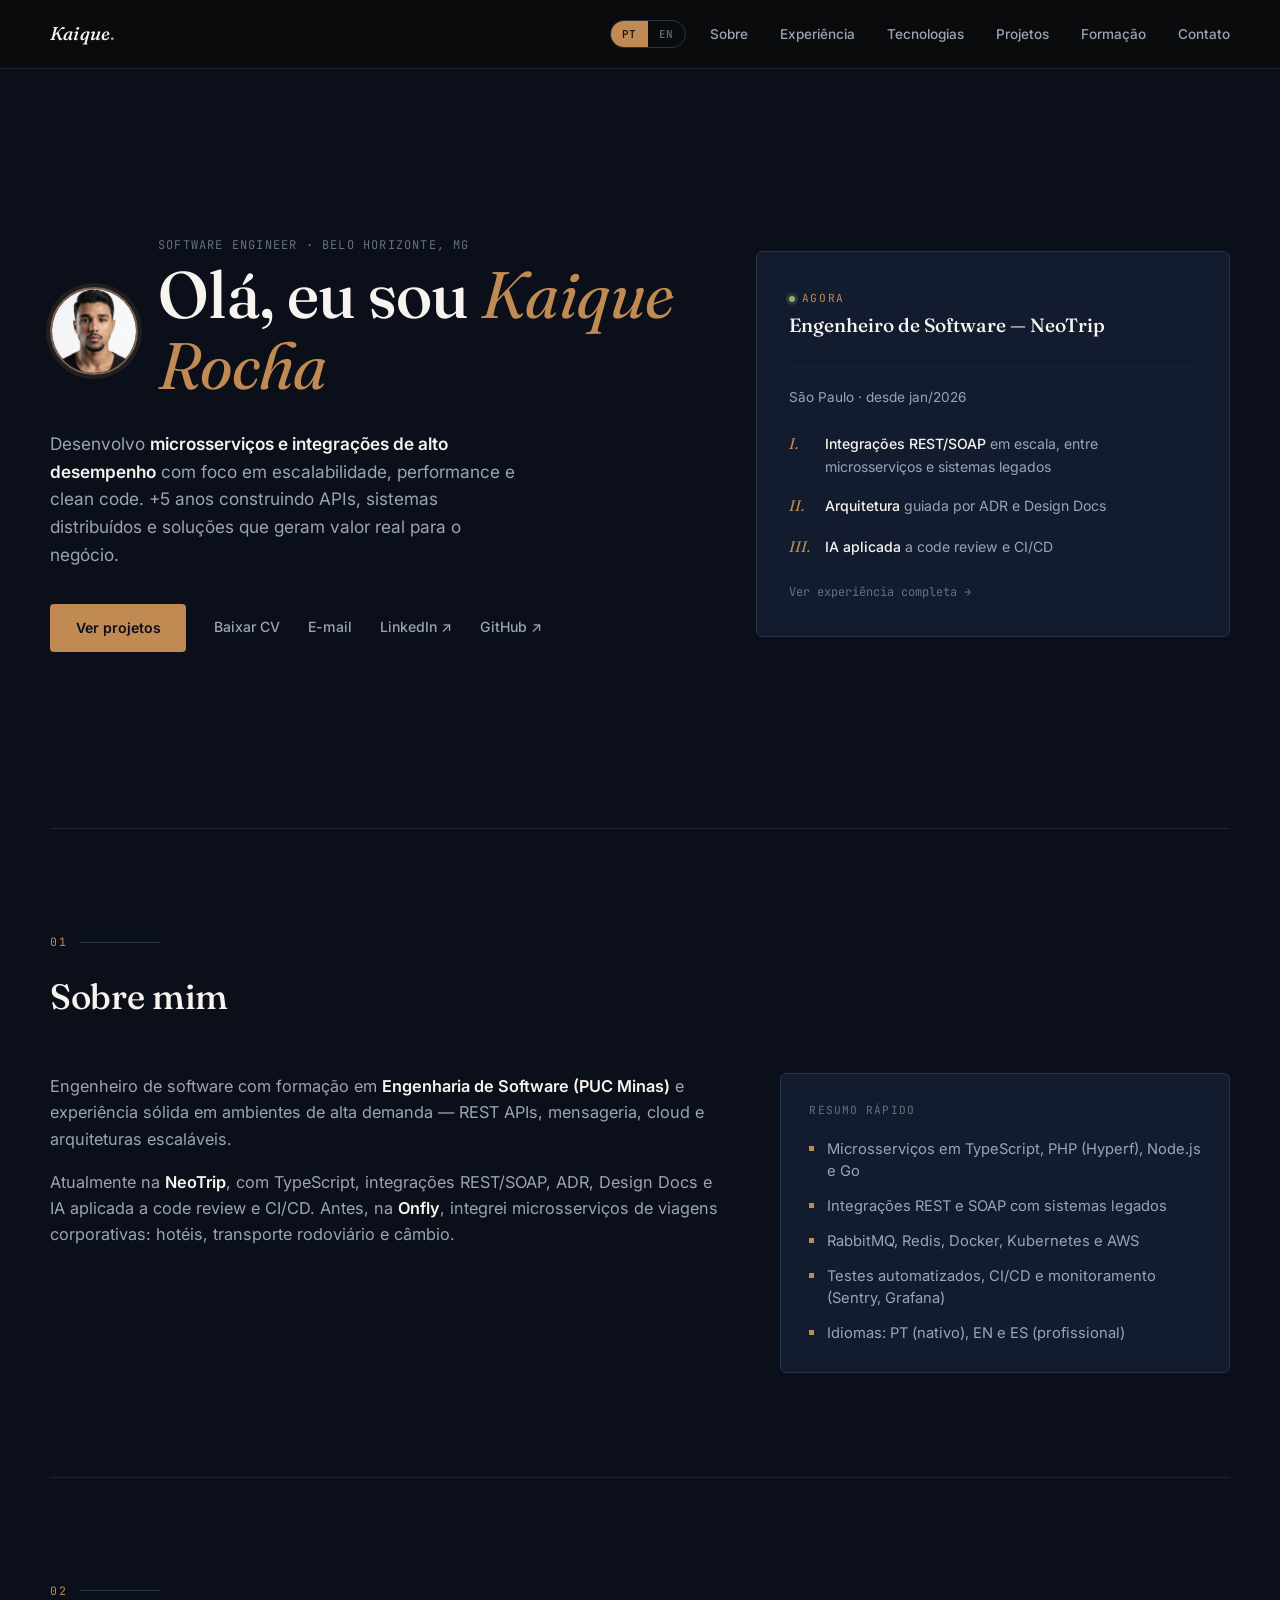
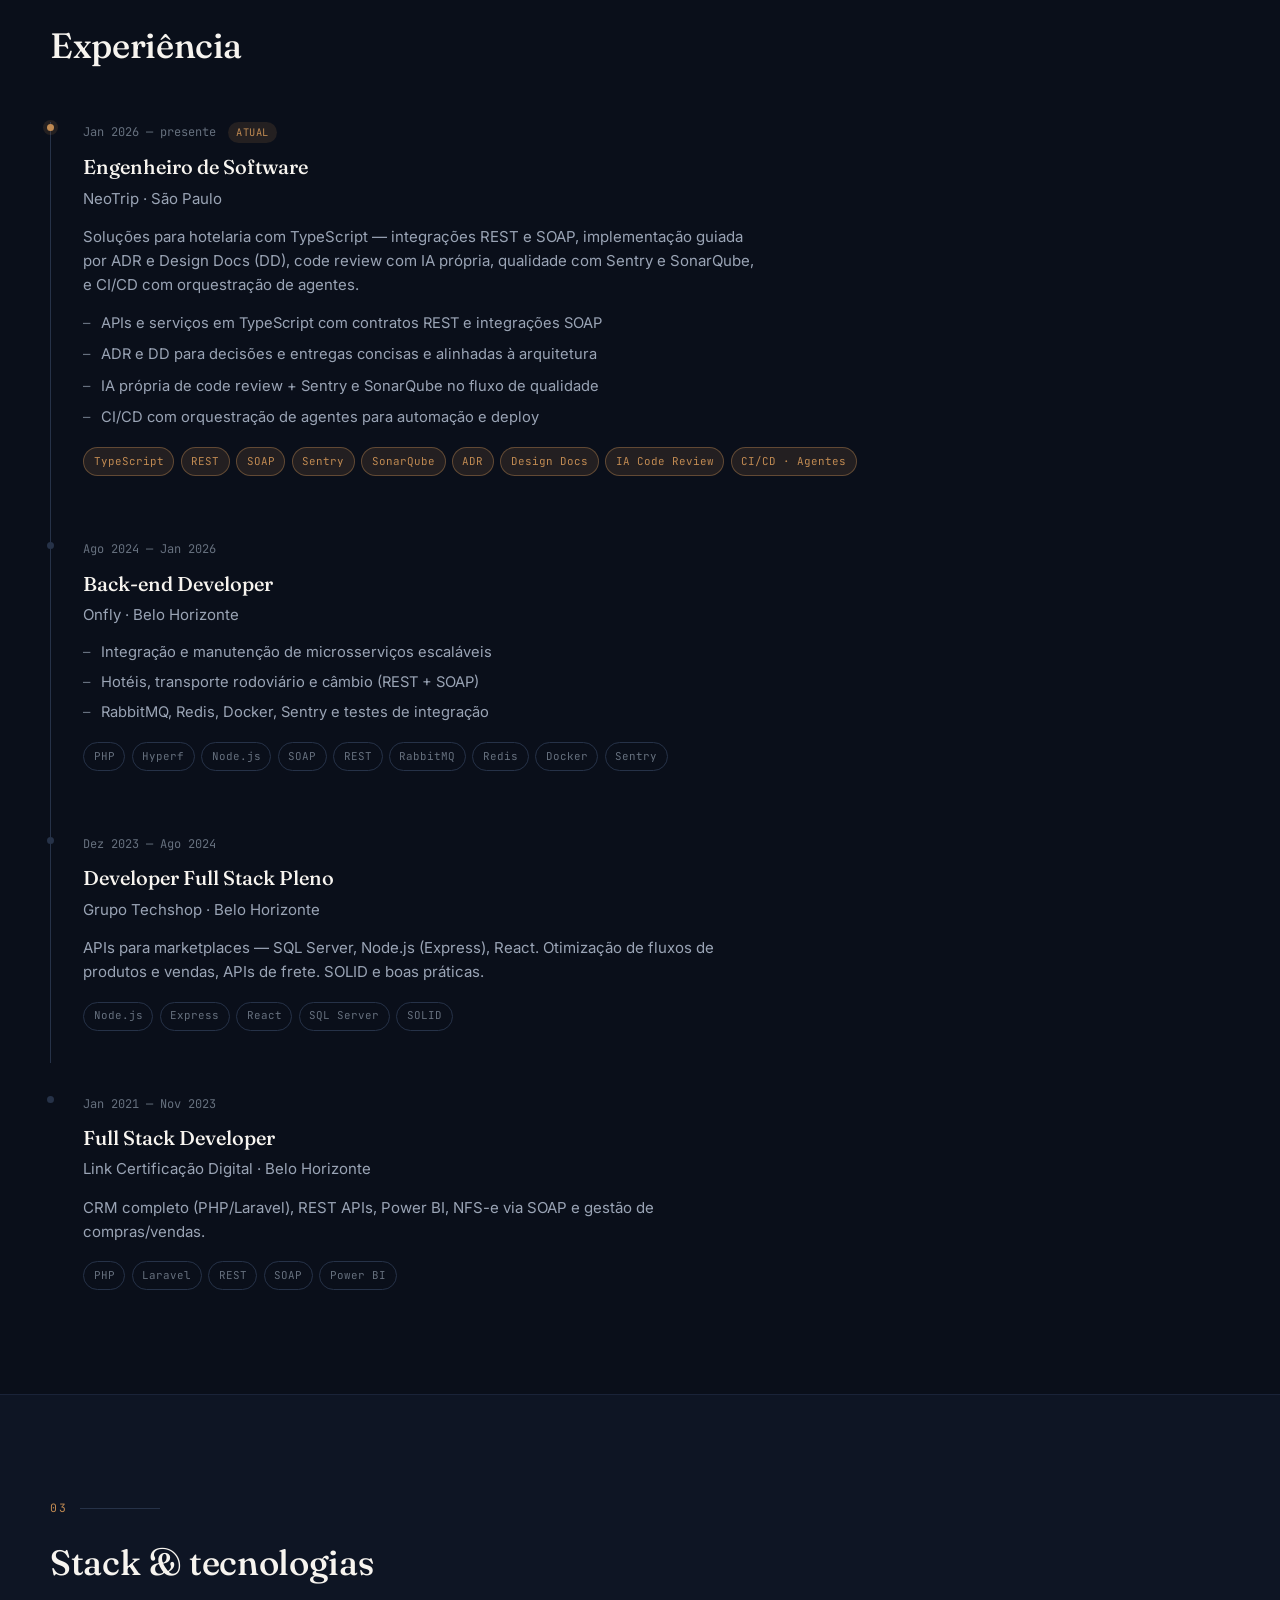
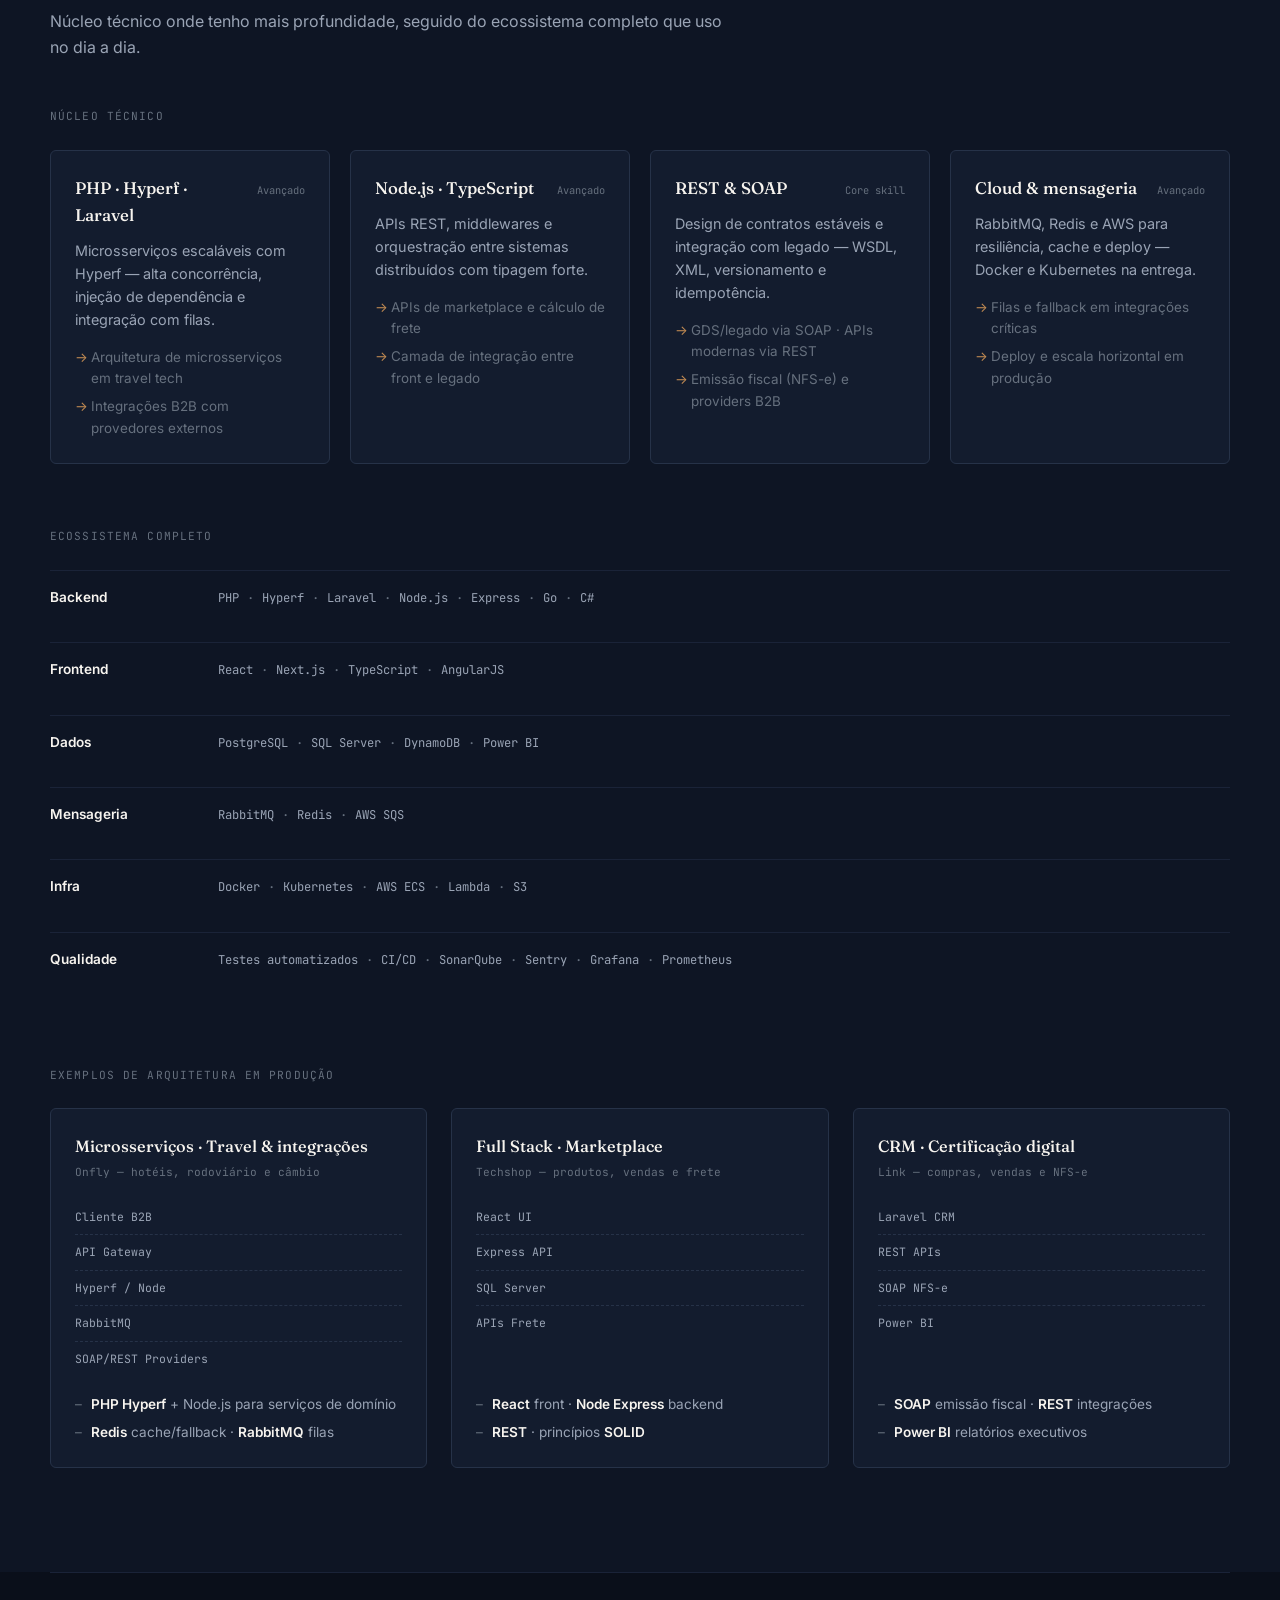
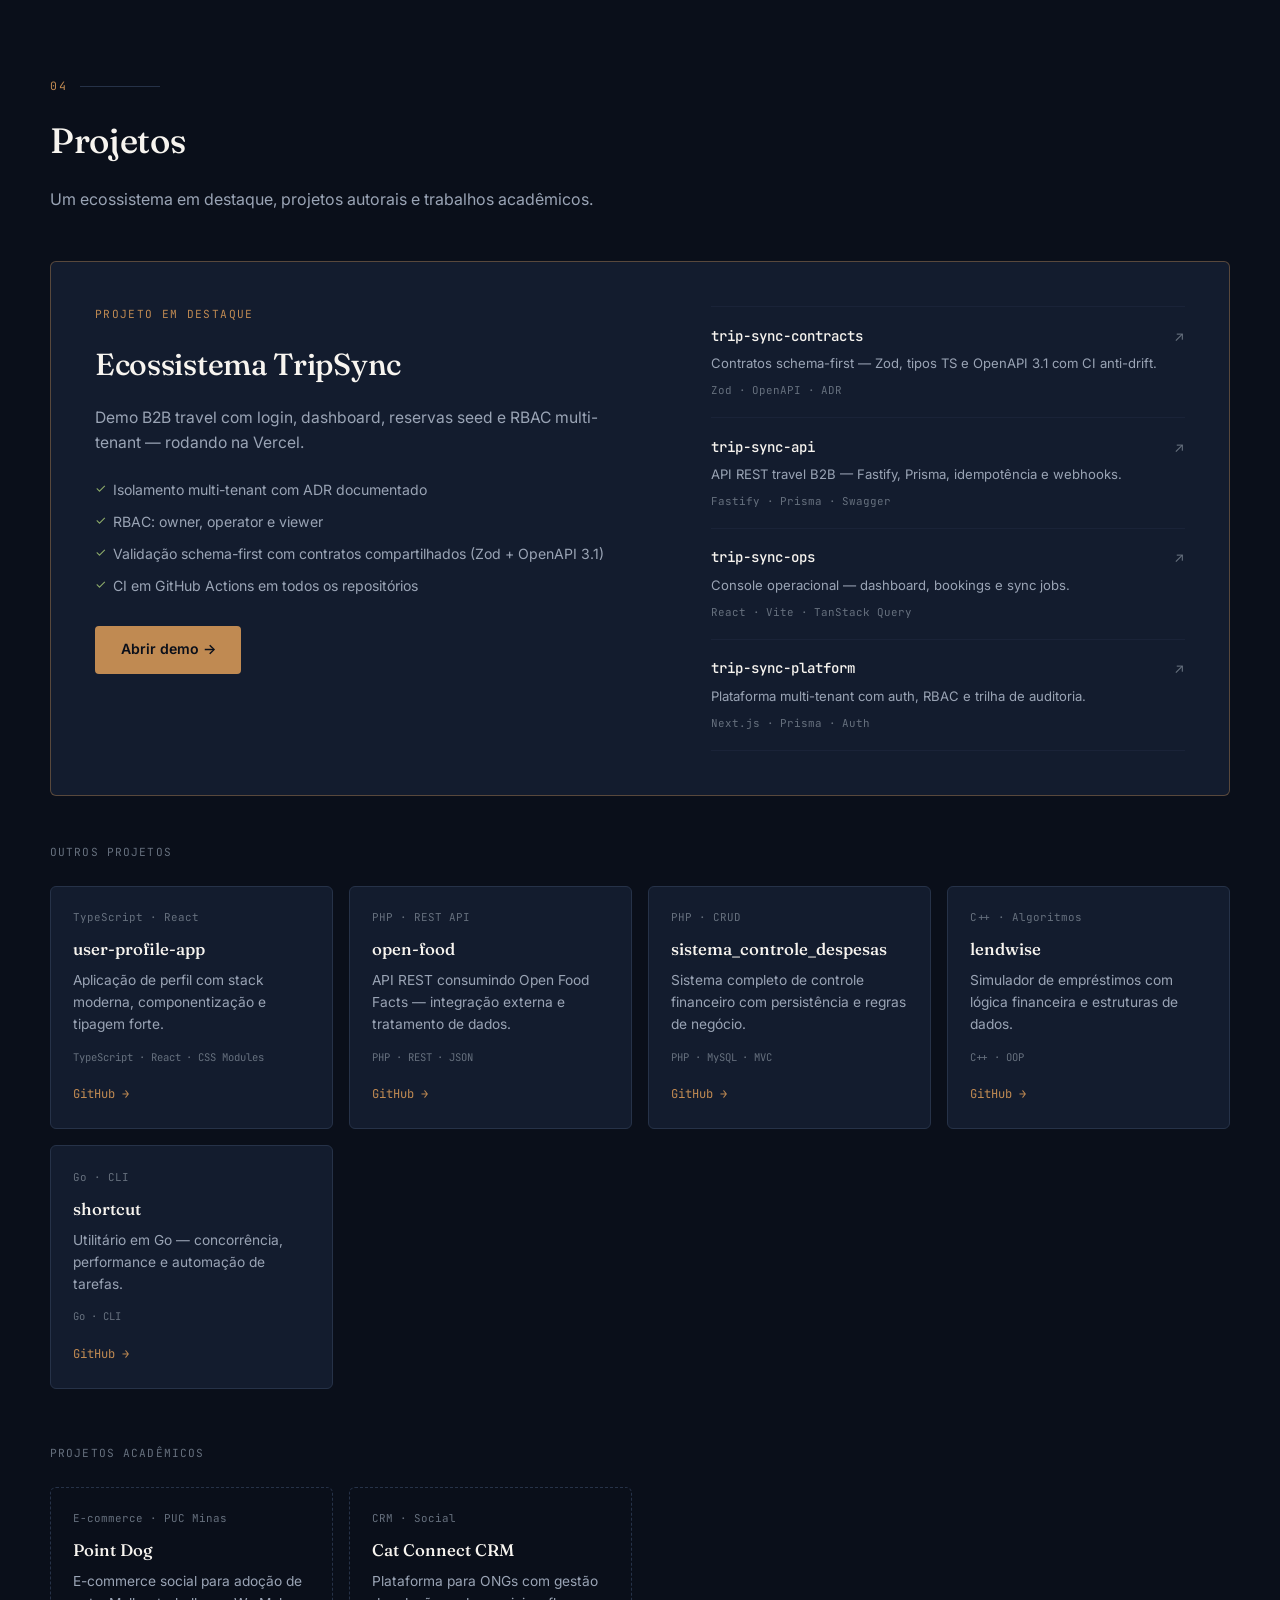
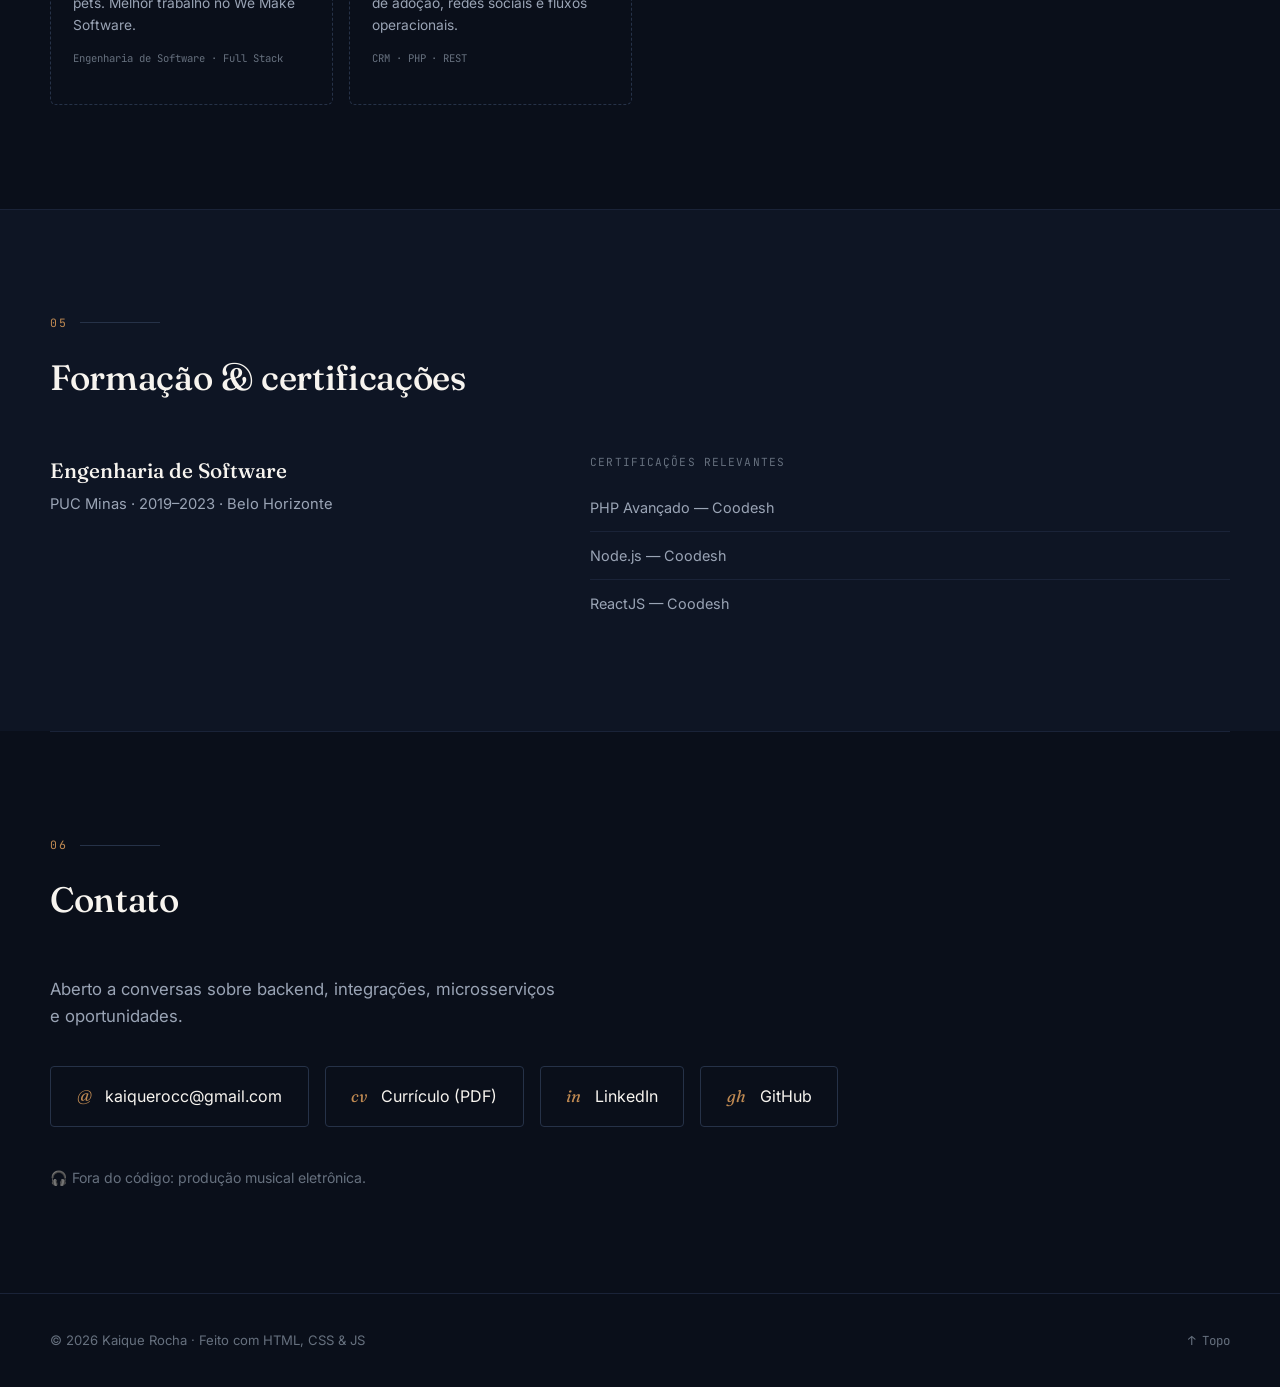
==== commit 1939bb07: "Merge branch 'main' into redesign: bring in SEO assets and live demo link Reconciles the local redes" ====
--- a/index.html
+++ b/index.html
@@ -5,19 +5,67 @@
   <meta name="viewport" content="width=device-width, initial-scale=1.0" />
   <meta name="description" content="Kaique Rocha — Software Engineer especializado em microsserviços, integrações e backend de alto desempenho." />
   <meta name="author" content="Kaique Rocha" />
-  <meta name="theme-color" content="#0c0b0a" />
+  <meta name="theme-color" content="#0a0f1a" />
+  <title>Kaique Rocha · Software Engineer</title>
+
   <link rel="canonical" href="https://kaiqueroc.github.io/" />
-  <title>Kaique Rocha · Software Engineer</title>
+  <link rel="icon" type="image/png" sizes="32x32" href="assets/favicon-32.png" />
+  <link rel="icon" type="image/png" sizes="48x48" href="assets/favicon.png" />
+  <link rel="apple-touch-icon" href="assets/apple-touch-icon.png" />
 
   <meta property="og:type" content="website" />
+  <meta property="og:locale" content="pt_BR" />
+  <meta property="og:locale:alternate" content="en_US" />
   <meta property="og:url" content="https://kaiqueroc.github.io/" />
+  <meta property="og:site_name" content="Kaique Rocha" />
   <meta property="og:title" content="Kaique Rocha · Software Engineer" />
-  <meta property="og:description" content="Microsserviços, integrações REST/SOAP e backend de alto desempenho. Ecossistema TripSync e outros projetos." />
-  <meta name="twitter:card" content="summary" />
+  <meta property="og:description" content="Software Engineer especializado em microsserviços, integrações e backend de alto desempenho. +5 anos em APIs, TypeScript, PHP e sistemas distribuídos." />
+  <meta property="og:image" content="https://kaiqueroc.github.io/assets/og-image.jpg" />
+  <meta property="og:image:width" content="1200" />
+  <meta property="og:image:height" content="630" />
+  <meta property="og:image:alt" content="Kaique Rocha — Software Engineer" />
+
+  <meta name="twitter:card" content="summary_large_image" />
   <meta name="twitter:title" content="Kaique Rocha · Software Engineer" />
-  <meta name="twitter:description" content="Microsserviços, integrações REST/SOAP e backend de alto desempenho." />
-
-  <link rel="icon" href="data:image/svg+xml,%3Csvg xmlns='http://www.w3.org/2000/svg' viewBox='0 0 64 64'%3E%3Crect width='64' height='64' rx='10' fill='%230c0b0a'/%3E%3Ctext x='32' y='43' font-family='Georgia,serif' font-style='italic' font-size='32' fill='%23e2793d' text-anchor='middle'%3EK%3C/text%3E%3C/svg%3E" />
+  <meta name="twitter:description" content="Software Engineer especializado em microsserviços, integrações e backend de alto desempenho." />
+  <meta name="twitter:image" content="https://kaiqueroc.github.io/assets/og-image.jpg" />
+
+  <script type="application/ld+json">
+  {
+    "@context": "https://schema.org",
+    "@type": "Person",
+    "name": "Kaique Rocha",
+    "url": "https://kaiqueroc.github.io/",
+    "image": "https://kaiqueroc.github.io/assets/avatar.jpg",
+    "jobTitle": "Software Engineer",
+    "description": "Software Engineer especializado em microsserviços, integrações e backend de alto desempenho.",
+    "email": "mailto:kaiquerocc@gmail.com",
+    "address": {
+      "@type": "PostalAddress",
+      "addressLocality": "Belo Horizonte",
+      "addressRegion": "MG",
+      "addressCountry": "BR"
+    },
+    "alumniOf": {
+      "@type": "CollegeOrUniversity",
+      "name": "PUC Minas"
+    },
+    "knowsAbout": [
+      "Microsserviços",
+      "TypeScript",
+      "PHP",
+      "Node.js",
+      "Integrações REST",
+      "SOAP",
+      "RabbitMQ",
+      "AWS"
+    ],
+    "sameAs": [
+      "https://www.linkedin.com/in/kaiqueroc",
+      "https://github.com/kaiqueRoc"
+    ]
+  }
+  </script>
 
   <link rel="preconnect" href="https://fonts.googleapis.com" />
   <link rel="preconnect" href="https://fonts.gstatic.com" crossorigin />
@@ -51,8 +99,20 @@
   <main>
     <section class="hero container">
       <div class="hero-content">
-        <p class="hero-label" data-i18n="hero.label">Software Engineer · Belo Horizonte, MG</p>
-        <h1 data-i18n="hero.title" data-i18n-html="true">Olá, eu sou <em>Kaique Rocha</em></h1>
+        <div class="hero-identity">
+          <img
+            class="hero-avatar"
+            src="assets/avatar.jpg"
+            alt="Foto de Kaique Rocha"
+            width="88"
+            height="88"
+            decoding="async"
+          />
+          <div>
+            <p class="hero-label" data-i18n="hero.label">Software Engineer · Belo Horizonte, MG</p>
+            <h1 data-i18n="hero.title" data-i18n-html="true">Olá, eu sou <em>Kaique Rocha</em></h1>
+          </div>
+        </div>
         <p class="hero-desc" data-i18n="hero.desc" data-i18n-html="true">
           Desenvolvo <strong>microsserviços e integrações de alto desempenho</strong> com foco em
           escalabilidade, performance e clean code. +5 anos construindo APIs, sistemas distribuídos
@@ -60,6 +120,8 @@
         </p>
         <div class="hero-cta">
           <a href="#projetos" class="btn btn-primary" data-i18n="hero.cta.projects">Ver projetos</a>
+          <a href="assets/kaique-rocha-cv.pdf" class="link-arrow" download data-i18n="hero.cta.cv">Baixar CV</a>
+          <a href="mailto:kaiquerocc@gmail.com" class="link-arrow" data-i18n="hero.cta.email">E-mail</a>
           <a href="https://www.linkedin.com/in/kaiqueroc" target="_blank" rel="noopener" class="link-arrow">LinkedIn ↗</a>
           <a href="https://github.com/kaiqueRoc" target="_blank" rel="noopener" class="link-arrow">GitHub ↗</a>
         </div>
@@ -335,14 +397,14 @@
         <div>
           <span class="featured-label" data-i18n="projects.featured.label">Projeto em destaque</span>
           <h3>Ecossistema TripSync</h3>
-          <p>Plataforma B2B de reservas para agências de viagem, construída como quatro repositórios integrados — do contrato OpenAPI ao dashboard multi-tenant.</p>
+          <p data-i18n="projects.tripsync.desc">Demo B2B travel com login, dashboard, reservas seed e RBAC multi-tenant — rodando na Vercel.</p>
           <ul class="featured-highlights">
             <li>Isolamento multi-tenant com ADR documentado</li>
             <li>RBAC: owner, operator e viewer</li>
             <li>Validação schema-first com contratos compartilhados (Zod + OpenAPI 3.1)</li>
             <li>CI em GitHub Actions em todos os repositórios</li>
           </ul>
-          <a href="/trip-sync-platform/" class="btn btn-primary">Ver preview →</a>
+          <a href="https://trip-sync-platform.vercel.app" target="_blank" rel="noopener" class="btn btn-primary" data-i18n="projects.tripsync.cta">Abrir demo →</a>
         </div>
         <div class="repo-map">
           <a href="https://github.com/kaiqueRoc/trip-sync-contracts" target="_blank" rel="noopener" class="repo-row">
@@ -436,15 +498,11 @@
             <p data-i18n="edu.school">PUC Minas · 2019–2023 · Belo Horizonte</p>
           </div>
           <div>
-            <p class="subsection-label" data-i18n="edu.certs.title">Cursos &amp; certificações</p>
+            <p class="subsection-label" data-i18n="edu.certs.title">Certificações relevantes</p>
             <ul class="cert-list">
-              <li><a href="https://www.hackerrank.com/certificates/9613e8274ff5" target="_blank" rel="noopener">Node (Basic) — HackerRank</a></li>
-              <li><a href="https://coodesh.com/share/certificate/f96ccec0-0f97-11ee-9234-9bdd9bab42c4" target="_blank" rel="noopener">PHP — Coodesh</a></li>
               <li><a href="https://coodesh.com/share/certificate/bc74c940-0f98-11ee-9234-c7bac91514fe" target="_blank" rel="noopener">PHP Avançado — Coodesh</a></li>
+              <li><a href="https://coodesh.com/share/certificate/3f347b40-fbe5-11ed-9234-398d55d6a961" target="_blank" rel="noopener">Node.js — Coodesh</a></li>
               <li><a href="https://coodesh.com/share/certificate/3c415e20-0555-11ee-9234-ed12d763428d" target="_blank" rel="noopener">ReactJS — Coodesh</a></li>
-              <li><a href="https://coodesh.com/share/certificate/3f347b40-fbe5-11ed-9234-398d55d6a961" target="_blank" rel="noopener">Node.js — Coodesh</a></li>
-              <li data-i18n="edu.c6">C# e orientação a objetos — Alura</li>
-              <li data-i18n="edu.c7">Bootcamp Full Stack Java &amp; Angular — DIO</li>
             </ul>
           </div>
         </div>
@@ -458,6 +516,14 @@
       </div>
       <p class="contact-text" data-i18n="contact.text">Aberto a conversas sobre backend, integrações, microsserviços e oportunidades.</p>
       <div class="contact-links">
+        <a href="mailto:kaiquerocc@gmail.com" class="contact-card">
+          <span class="contact-icon">@</span>
+          <span>kaiquerocc@gmail.com</span>
+        </a>
+        <a href="assets/kaique-rocha-cv.pdf" class="contact-card" download>
+          <span class="contact-icon">cv</span>
+          <span data-i18n="contact.cv">Currículo (PDF)</span>
+        </a>
         <a href="https://www.linkedin.com/in/kaiqueroc" target="_blank" rel="noopener" class="contact-card">
           <span class="contact-icon">in</span>
           <span>LinkedIn</span>
--- a/css/style.css
+++ b/css/style.css
@@ -192,6 +192,31 @@
   margin-bottom: 1.5rem;
 }
 
+.hero-identity {
+  display: flex;
+  align-items: center;
+  gap: 1.25rem;
+  margin-bottom: 0.25rem;
+}
+
+.hero-avatar {
+  width: 88px;
+  height: 88px;
+  border-radius: 50%;
+  object-fit: cover;
+  border: 2px solid color-mix(in srgb, var(--accent) 55%, var(--border));
+  box-shadow: 0 0 0 4px color-mix(in srgb, var(--accent) 12%, transparent);
+  flex-shrink: 0;
+}
+
+.hero-identity .hero-label {
+  margin-bottom: 0.35rem;
+}
+
+.hero-identity h1 {
+  margin-bottom: 0;
+}
+
 .hero h1 {
   font-family: var(--font-serif);
   font-weight: 500;
@@ -871,6 +896,7 @@
 /* ---------- Responsive ---------- */
 @media (max-width: 980px) {
   .hero { grid-template-columns: 1fr; min-height: auto; padding-top: 110px; gap: 3rem; }
+  .hero-identity { justify-content: center; }
   .about-grid { grid-template-columns: 1fr; }
   .edu-layout { grid-template-columns: 1fr; gap: 2rem; }
   .featured-project { grid-template-columns: 1fr; padding: 2rem; gap: 2rem; }
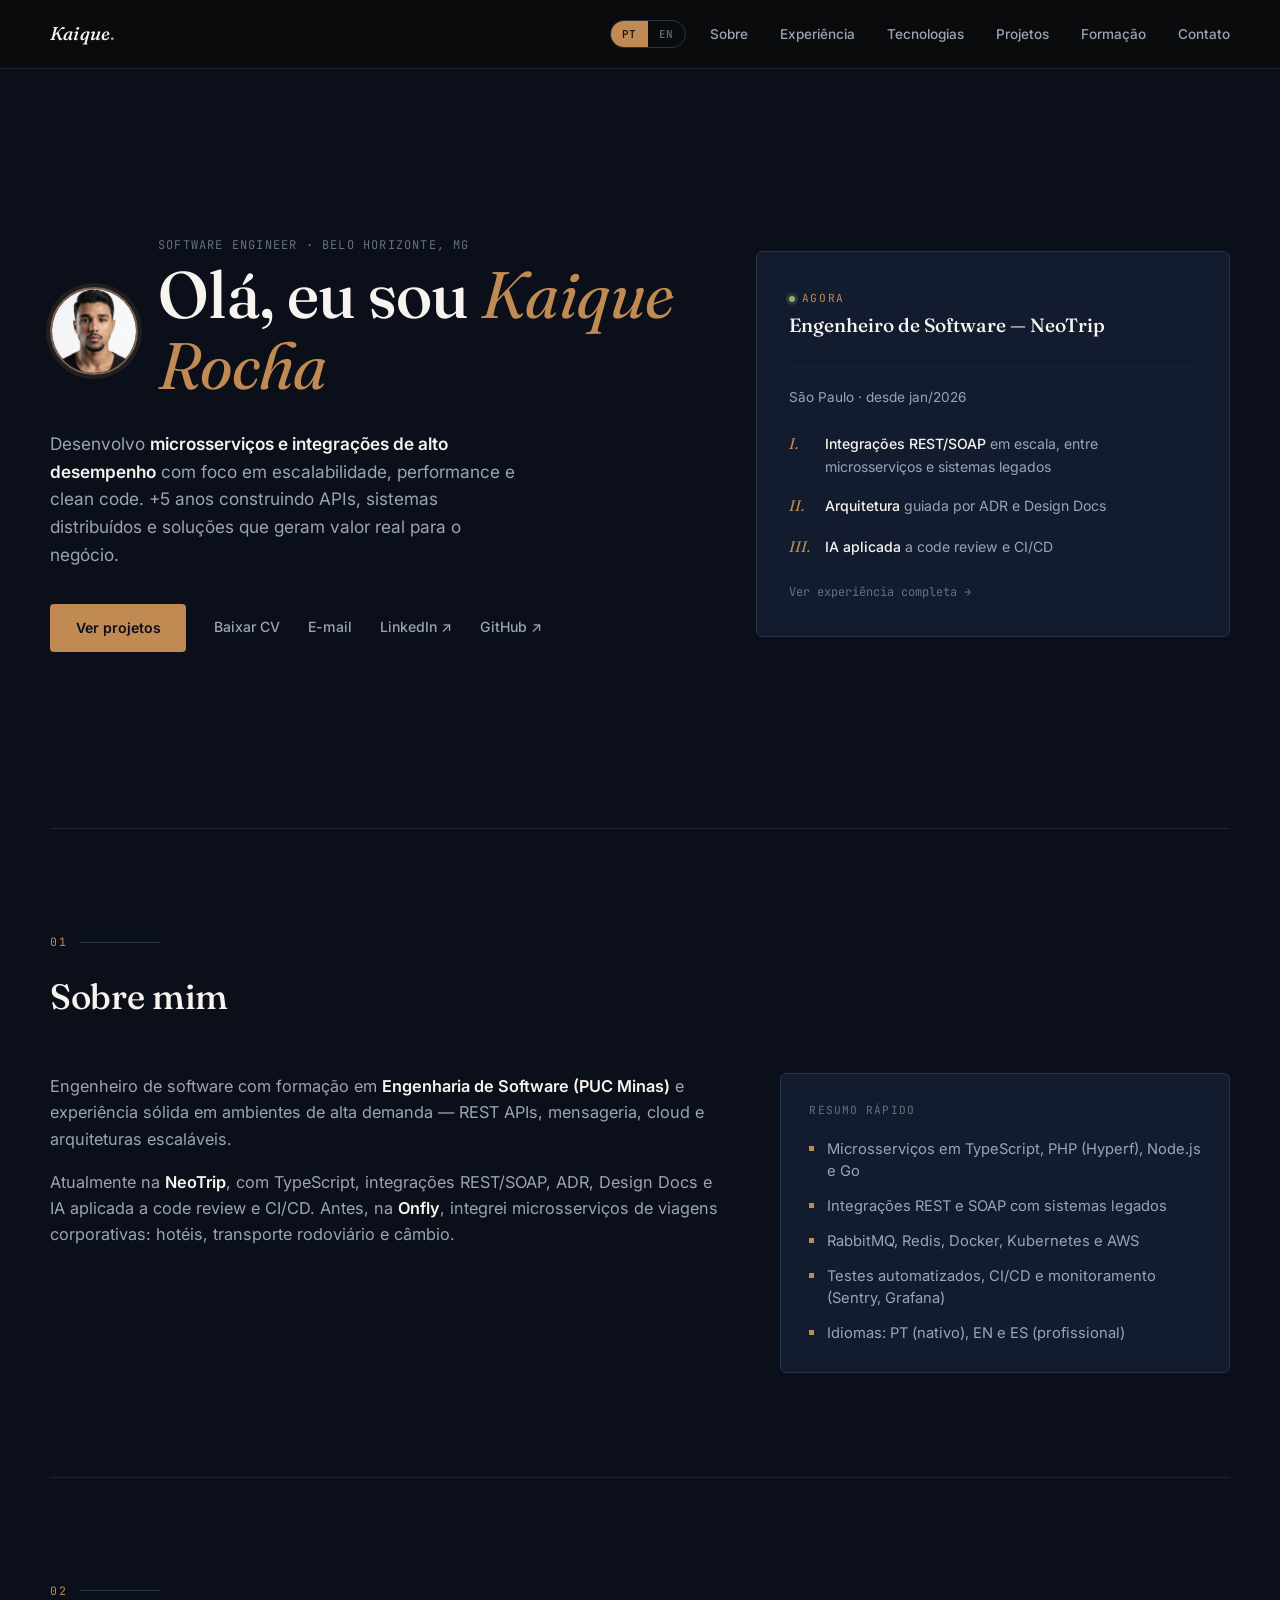
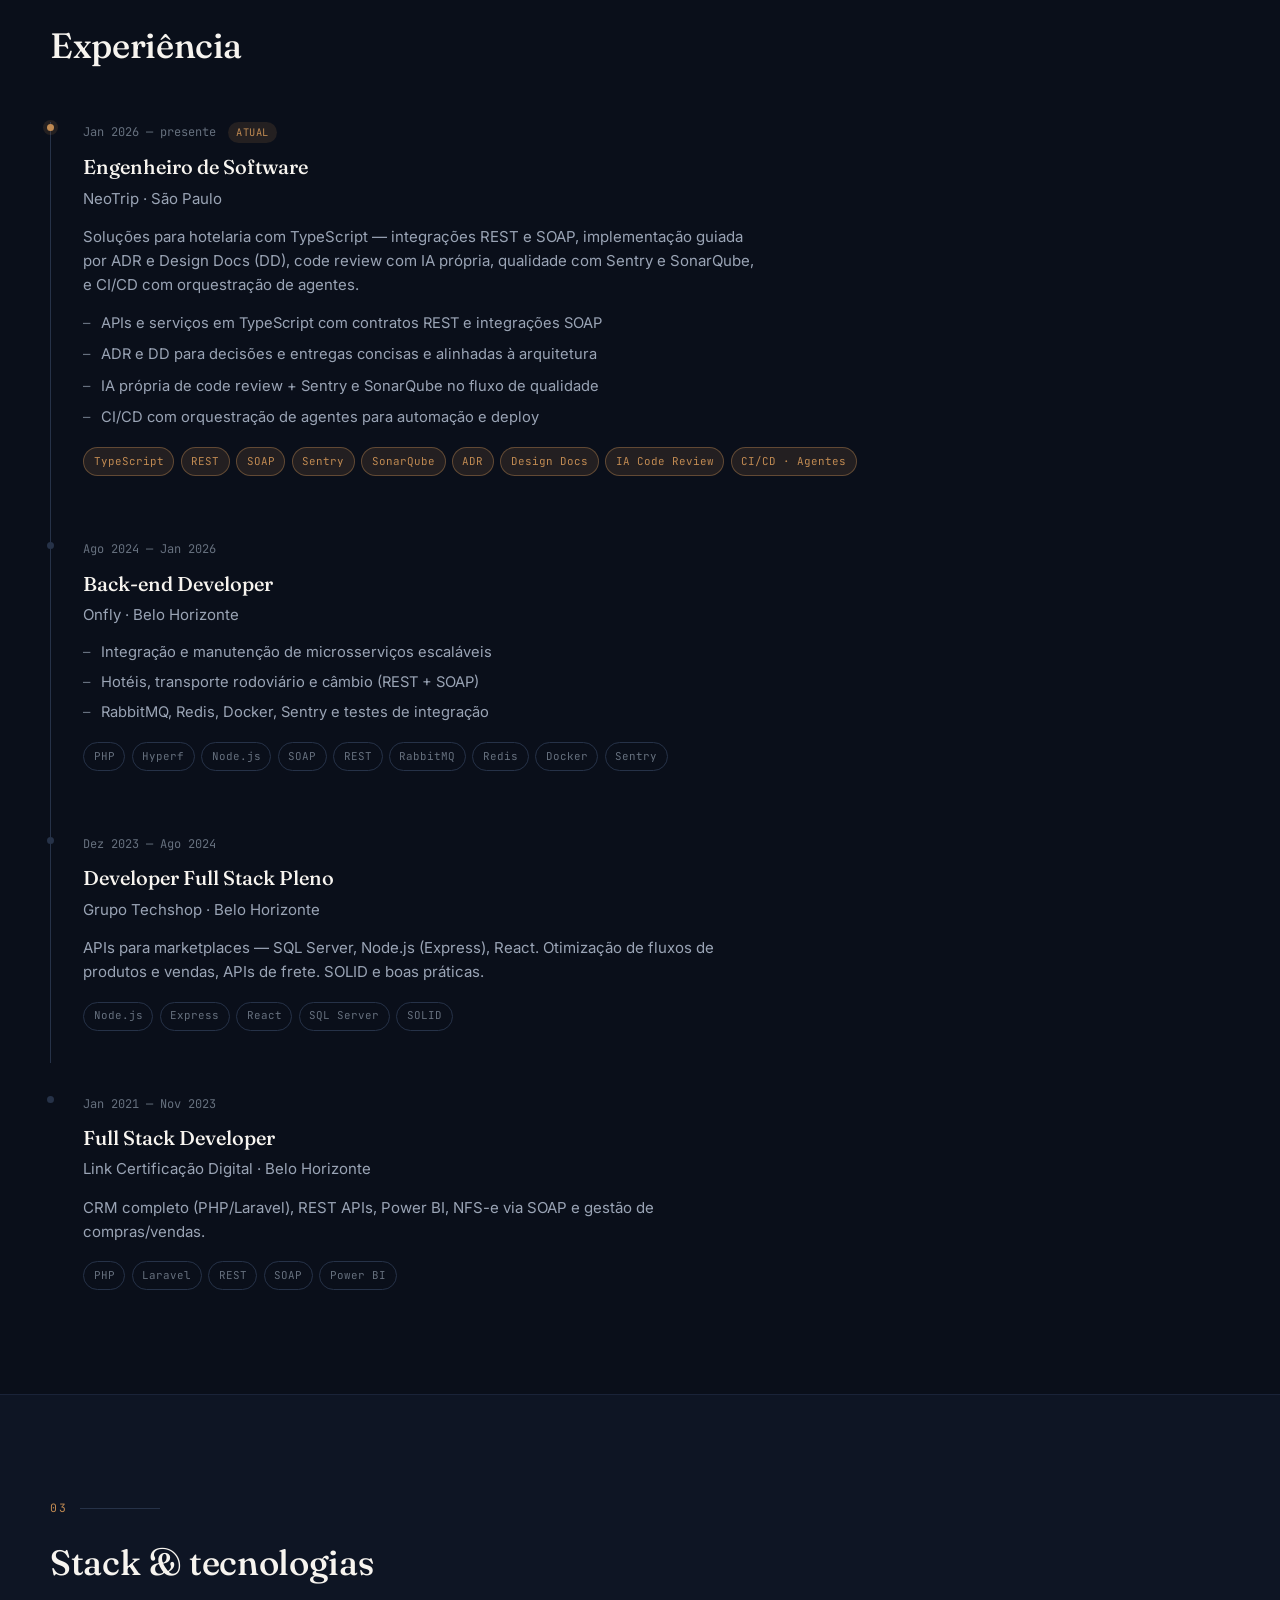
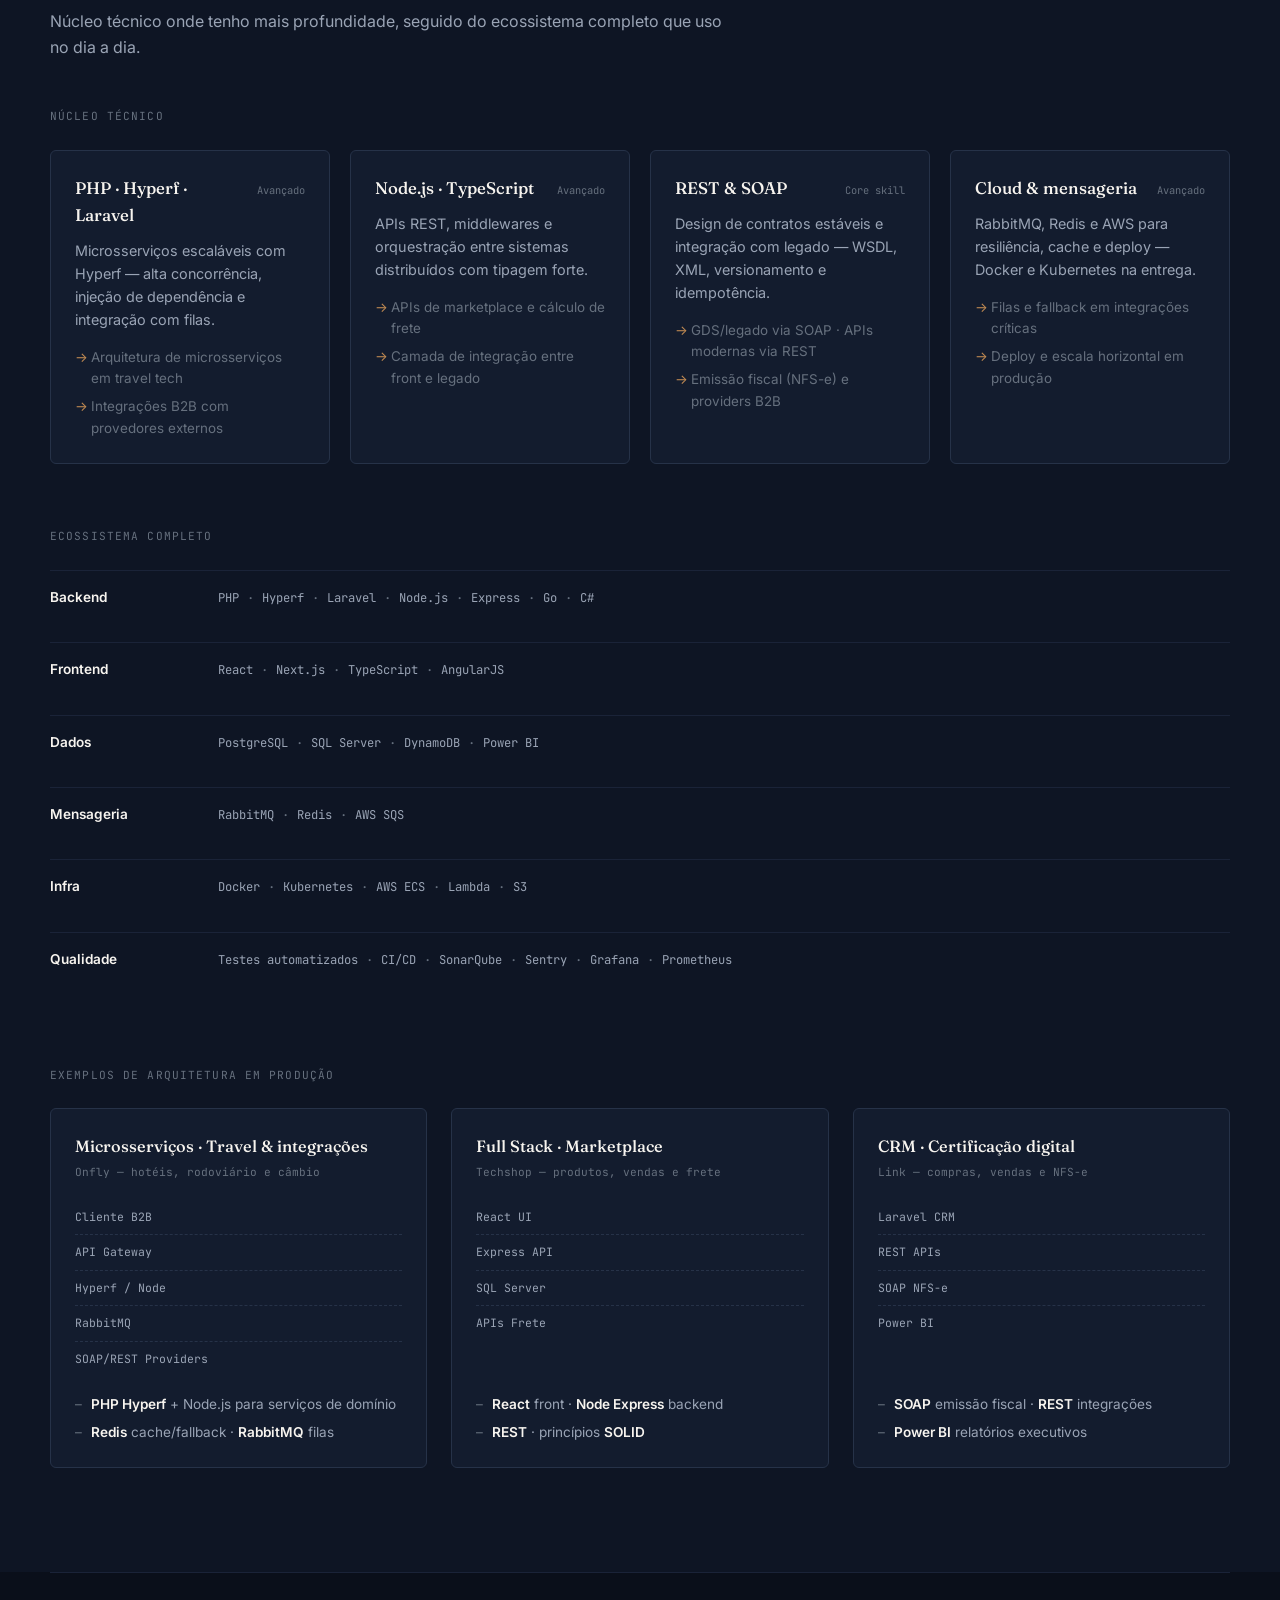
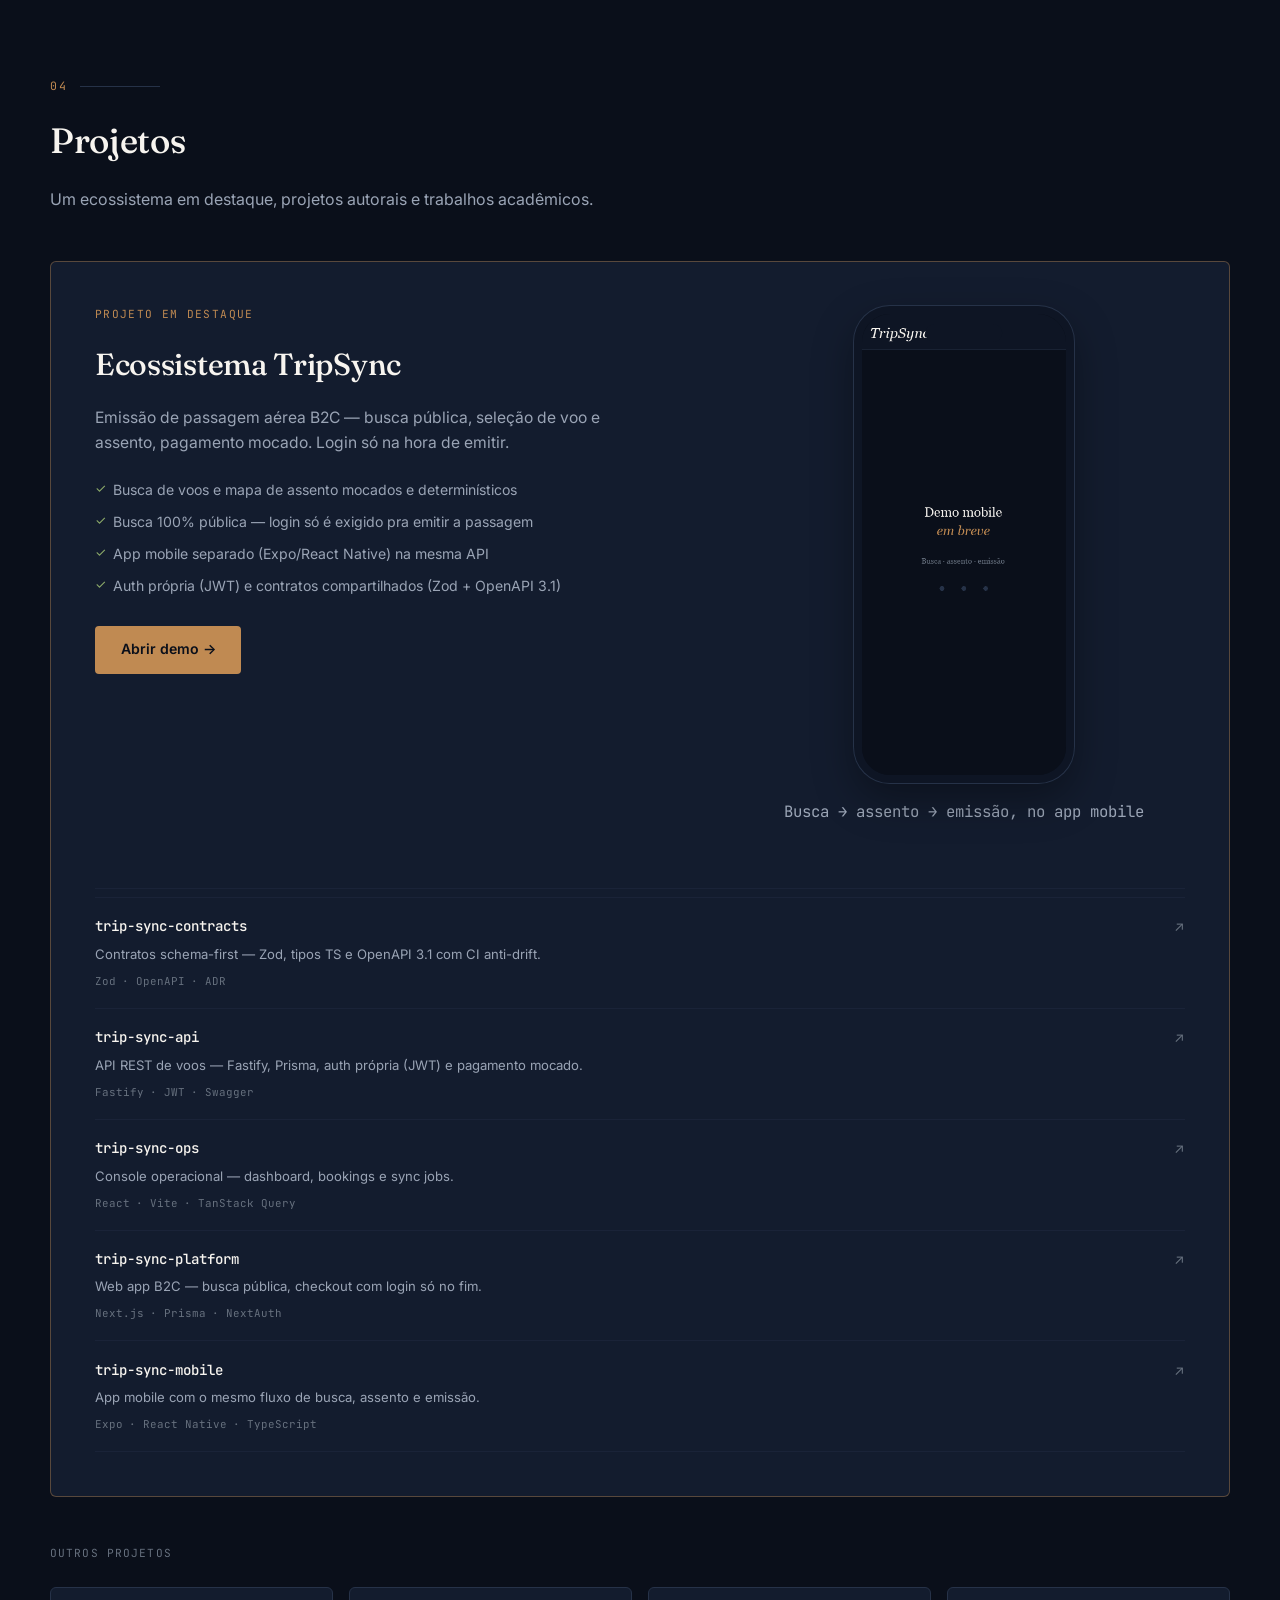
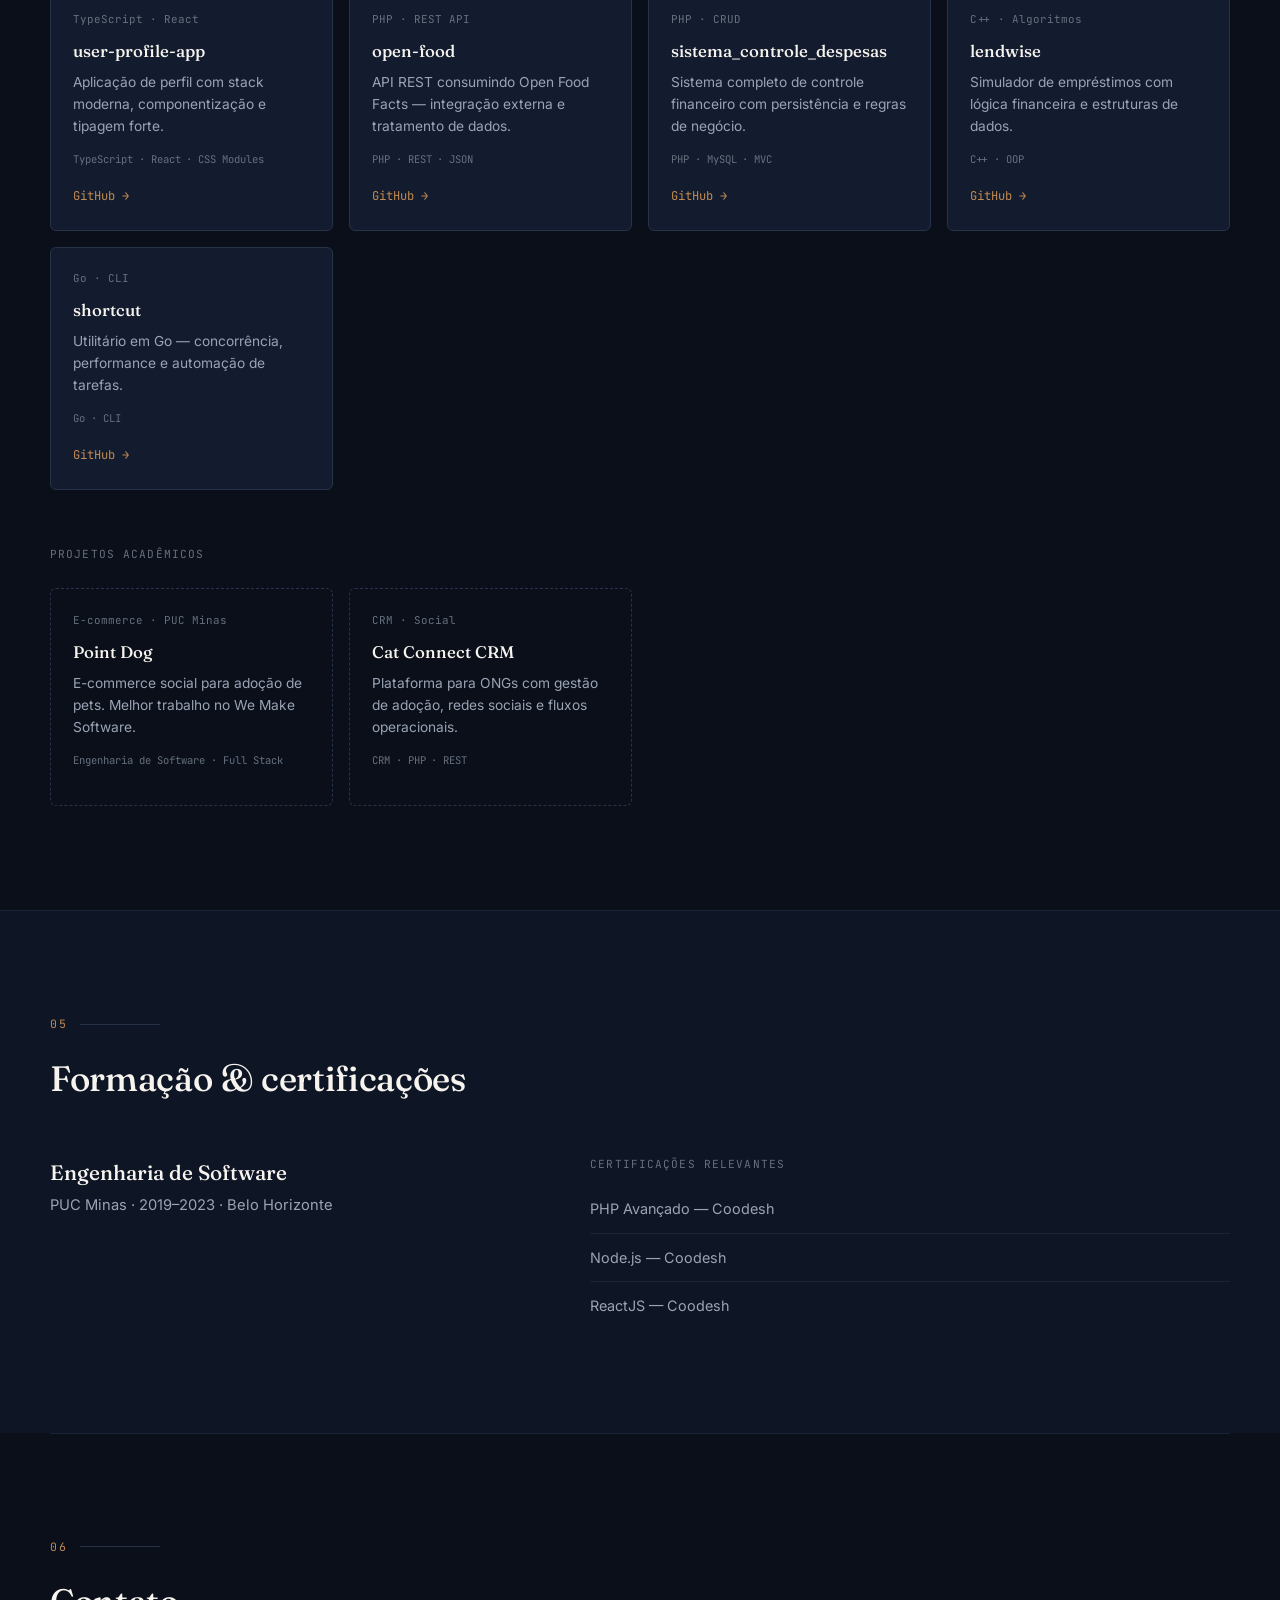
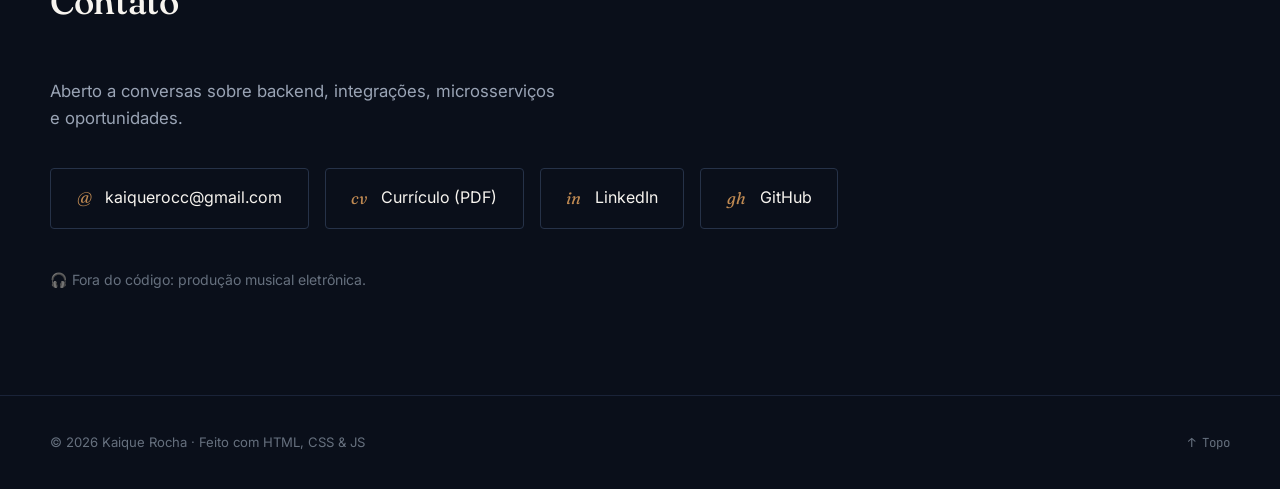
==== commit c681c9ab: "feat: showcase TripSync as B2C flight booking + mobile app Adds a phone-mockup visual to the TripSyn" ====
--- a/index.html
+++ b/index.html
@@ -394,17 +394,30 @@
       </div>
 
       <div class="featured-project">
-        <div>
-          <span class="featured-label" data-i18n="projects.featured.label">Projeto em destaque</span>
-          <h3>Ecossistema TripSync</h3>
-          <p data-i18n="projects.tripsync.desc">Demo B2B travel com login, dashboard, reservas seed e RBAC multi-tenant — rodando na Vercel.</p>
-          <ul class="featured-highlights">
-            <li>Isolamento multi-tenant com ADR documentado</li>
-            <li>RBAC: owner, operator e viewer</li>
-            <li>Validação schema-first com contratos compartilhados (Zod + OpenAPI 3.1)</li>
-            <li>CI em GitHub Actions em todos os repositórios</li>
-          </ul>
-          <a href="https://trip-sync-platform.vercel.app" target="_blank" rel="noopener" class="btn btn-primary" data-i18n="projects.tripsync.cta">Abrir demo →</a>
+        <div class="featured-project-main">
+          <div>
+            <span class="featured-label" data-i18n="projects.featured.label">Projeto em destaque</span>
+            <h3>Ecossistema TripSync</h3>
+            <p data-i18n="projects.tripsync.desc">Emissão de passagem aérea B2C — busca pública, seleção de voo e assento, pagamento mocado. Login só na hora de emitir.</p>
+            <ul class="featured-highlights">
+              <li>Busca de voos e mapa de assento mocados e determinísticos</li>
+              <li>Busca 100% pública — login só é exigido pra emitir a passagem</li>
+              <li>App mobile separado (Expo/React Native) na mesma API</li>
+              <li>Auth própria (JWT) e contratos compartilhados (Zod + OpenAPI 3.1)</li>
+            </ul>
+            <a href="https://trip-sync-platform.vercel.app" target="_blank" rel="noopener" class="btn btn-primary" data-i18n="projects.tripsync.cta">Abrir demo →</a>
+          </div>
+          <div class="phone-mockup">
+            <div class="phone-frame">
+              <img
+                src="assets/tripsync-mobile-demo.gif"
+                alt="Demo do fluxo de reserva do TripSync em um celular: busca, seleção, emissão e confirmação"
+                class="phone-screen"
+                loading="lazy"
+              />
+            </div>
+            <p class="phone-caption" data-i18n="projects.tripsync.phoneCaption">Busca → assento → emissão, no app mobile</p>
+          </div>
         </div>
         <div class="repo-map">
           <a href="https://github.com/kaiqueRoc/trip-sync-contracts" target="_blank" rel="noopener" class="repo-row">
@@ -414,8 +427,8 @@
           </a>
           <a href="https://github.com/kaiqueRoc/trip-sync-api" target="_blank" rel="noopener" class="repo-row">
             <div class="repo-row-head"><span class="repo-name">trip-sync-api</span><span class="repo-arrow">↗</span></div>
-            <p>API REST travel B2B — Fastify, Prisma, idempotência e webhooks.</p>
-            <div class="repo-tags"><span>Fastify</span><span>Prisma</span><span>Swagger</span></div>
+            <p>API REST de voos — Fastify, Prisma, auth própria (JWT) e pagamento mocado.</p>
+            <div class="repo-tags"><span>Fastify</span><span>JWT</span><span>Swagger</span></div>
           </a>
           <a href="https://github.com/kaiqueRoc/trip-sync-ops" target="_blank" rel="noopener" class="repo-row">
             <div class="repo-row-head"><span class="repo-name">trip-sync-ops</span><span class="repo-arrow">↗</span></div>
@@ -424,8 +437,13 @@
           </a>
           <a href="https://github.com/kaiqueRoc/trip-sync-platform" target="_blank" rel="noopener" class="repo-row">
             <div class="repo-row-head"><span class="repo-name">trip-sync-platform</span><span class="repo-arrow">↗</span></div>
-            <p>Plataforma multi-tenant com auth, RBAC e trilha de auditoria.</p>
-            <div class="repo-tags"><span>Next.js</span><span>Prisma</span><span>Auth</span></div>
+            <p>Web app B2C — busca pública, checkout com login só no fim.</p>
+            <div class="repo-tags"><span>Next.js</span><span>Prisma</span><span>NextAuth</span></div>
+          </a>
+          <a href="https://github.com/kaiqueRoc/trip-sync-mobile" target="_blank" rel="noopener" class="repo-row">
+            <div class="repo-row-head"><span class="repo-name">trip-sync-mobile</span><span class="repo-arrow">↗</span></div>
+            <p>App mobile com o mesmo fluxo de busca, assento e emissão.</p>
+            <div class="repo-tags"><span>Expo</span><span>React Native</span><span>TypeScript</span></div>
           </a>
         </div>
       </div>
--- a/css/style.css
+++ b/css/style.css
@@ -695,9 +695,61 @@
   border-radius: var(--radius-lg);
   padding: 2.75rem;
   margin-bottom: 3rem;
+}
+
+.featured-project-main {
   display: grid;
-  grid-template-columns: 1.2fr 1fr;
+  grid-template-columns: 1.15fr 0.85fr;
   gap: 3rem;
+  margin-bottom: 2.5rem;
+}
+
+.phone-mockup {
+  display: flex;
+  flex-direction: column;
+  align-items: center;
+  justify-content: center;
+  gap: 1rem;
+}
+
+.phone-frame {
+  width: 220px;
+  aspect-ratio: 9 / 19.5;
+  background: var(--bg);
+  border: 8px solid var(--bg-alt);
+  border-radius: 2.25rem;
+  box-shadow: 0 0 0 1px var(--border), var(--shadow);
+  position: relative;
+  overflow: hidden;
+  flex-shrink: 0;
+}
+
+.phone-frame::before {
+  content: "";
+  position: absolute;
+  top: 10px;
+  left: 50%;
+  transform: translateX(-50%);
+  width: 38%;
+  height: 18px;
+  background: var(--bg-alt);
+  border-radius: 999px;
+  z-index: 2;
+}
+
+.phone-screen {
+  width: 100%;
+  height: 100%;
+  object-fit: cover;
+  display: block;
+}
+
+.phone-caption {
+  font-family: var(--mono);
+  font-size: 0.72rem;
+  color: var(--text-faint);
+  text-align: center;
+  max-width: 240px;
 }
 
 .featured-label {
@@ -718,7 +770,7 @@
   letter-spacing: -0.01em;
 }
 
-.featured-project > div > p {
+.featured-project-main > div > p {
   color: var(--text-muted);
   font-size: 0.98rem;
   margin-bottom: 1.5rem;
@@ -742,7 +794,12 @@
 
 .featured-highlights li::before { content: "✓"; position: absolute; left: 0; color: var(--green); font-size: 0.8rem; }
 
-.repo-map { display: flex; flex-direction: column; }
+.repo-map {
+  display: flex;
+  flex-direction: column;
+  border-top: 1px solid var(--border-soft);
+  padding-top: 0.5rem;
+}
 
 .repo-row {
   display: block;
@@ -899,7 +956,9 @@
   .hero-identity { justify-content: center; }
   .about-grid { grid-template-columns: 1fr; }
   .edu-layout { grid-template-columns: 1fr; gap: 2rem; }
-  .featured-project { grid-template-columns: 1fr; padding: 2rem; gap: 2rem; }
+  .featured-project { padding: 2rem; }
+  .featured-project-main { grid-template-columns: 1fr; gap: 2rem; margin-bottom: 2rem; }
+  .phone-mockup { order: -1; }
 }
 
 @media (max-width: 640px) {
@@ -931,6 +990,4 @@
   .stack-core { grid-template-columns: 1fr; }
 
   .timeline-item { padding-left: 1.5rem; }
-
-  .repo-map { border-top: 1px solid var(--border-soft); }
-}
+}
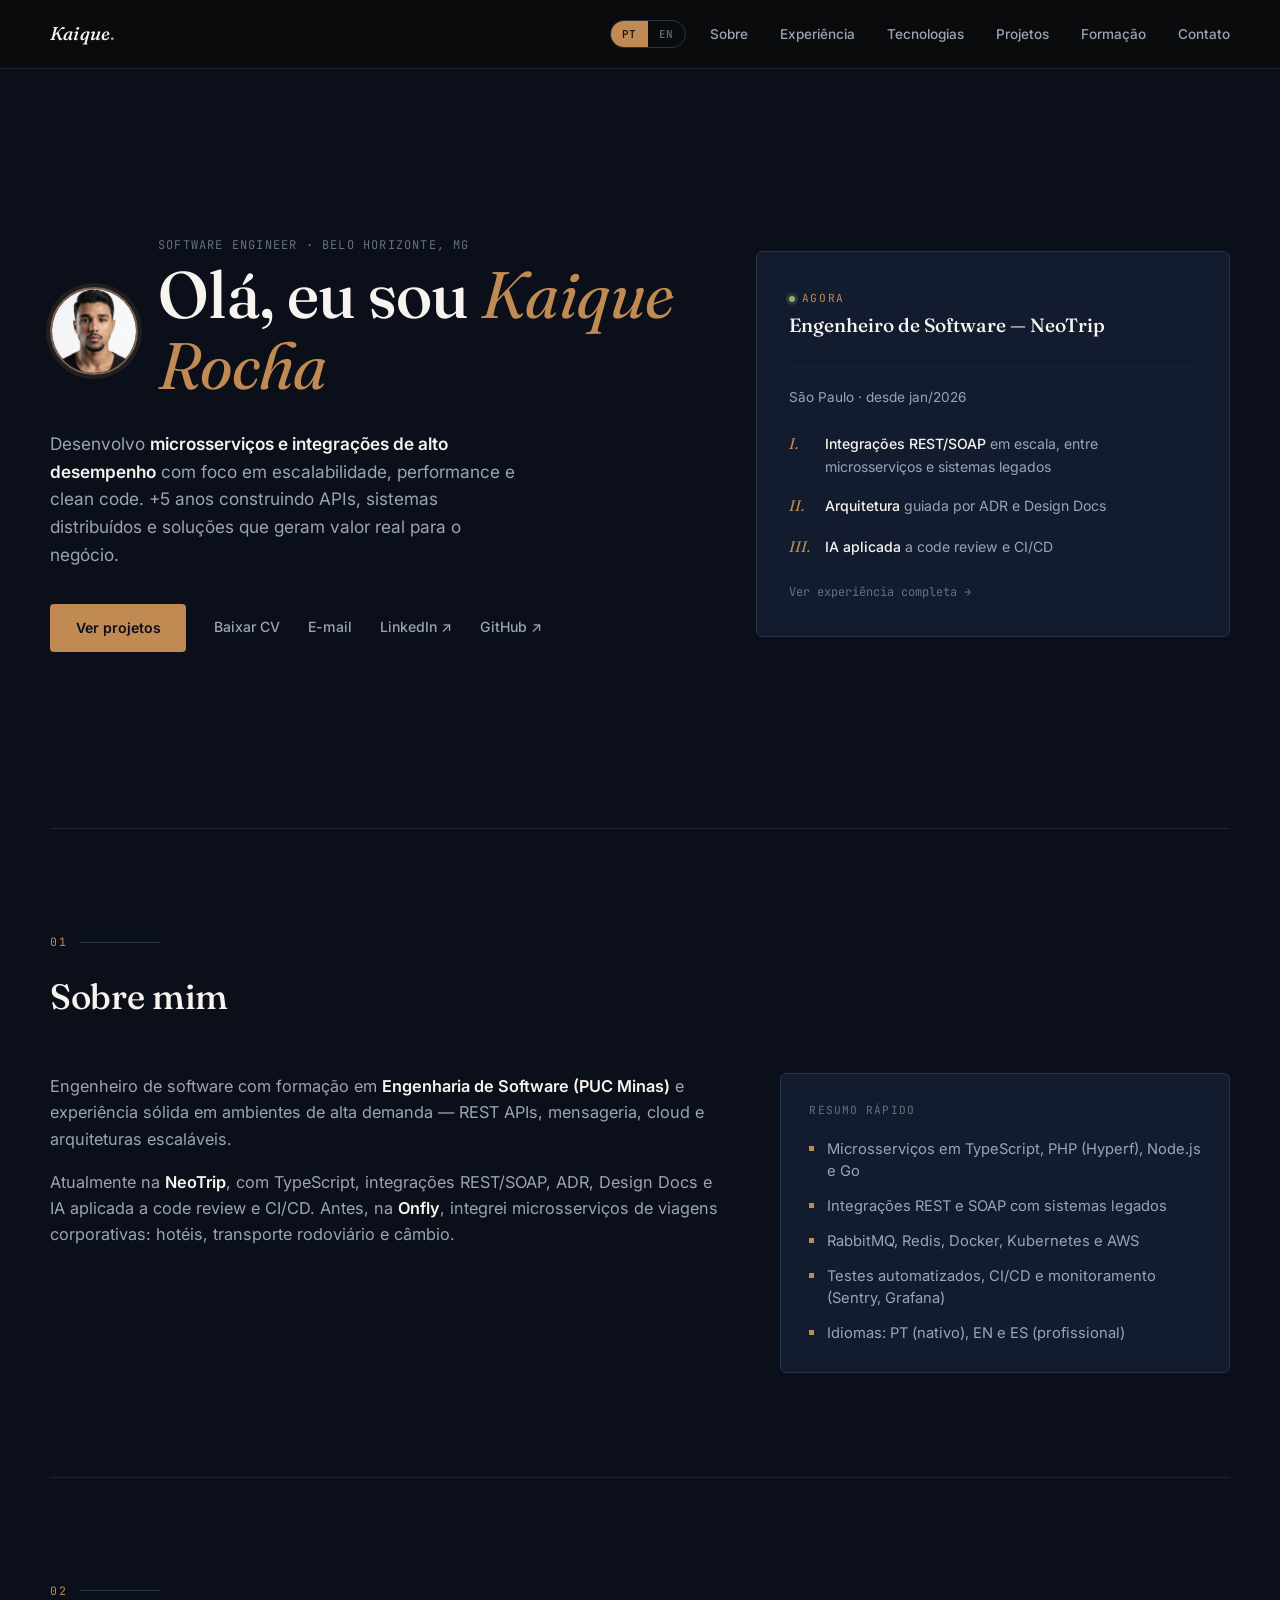
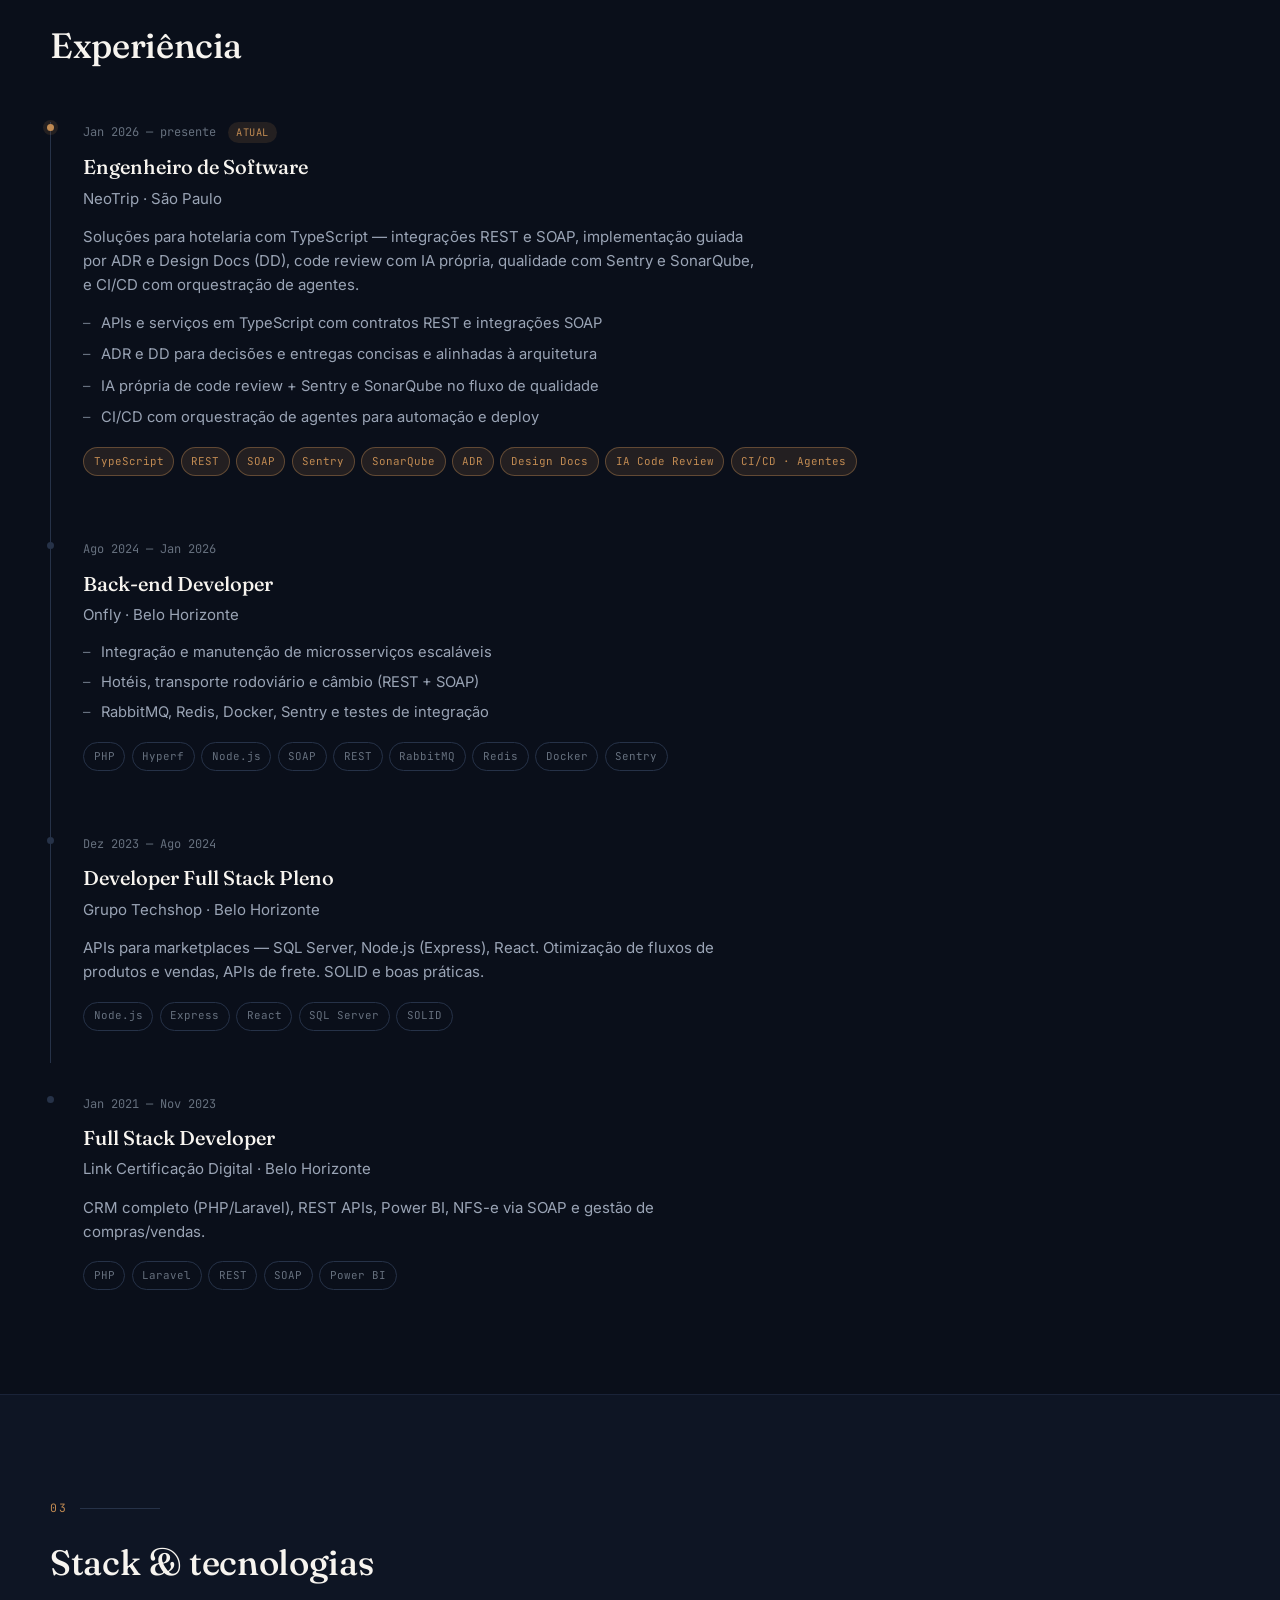
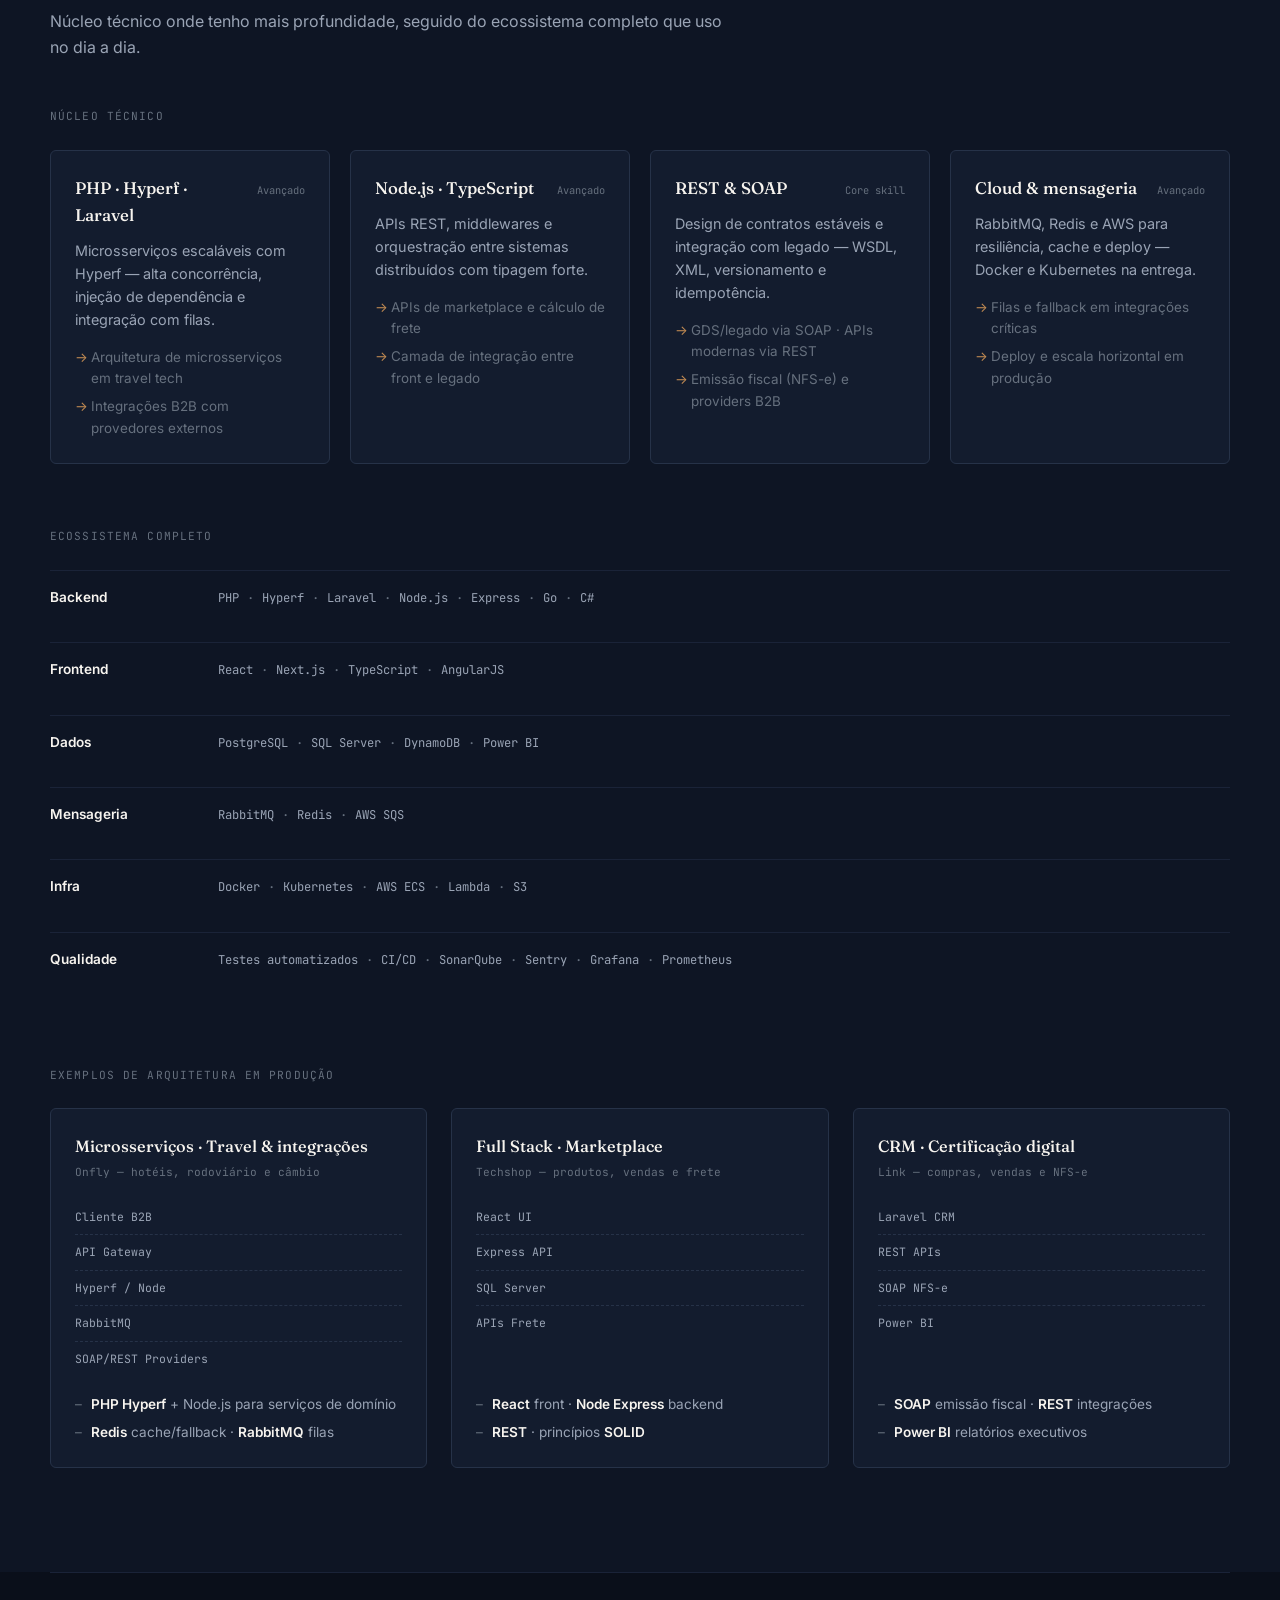
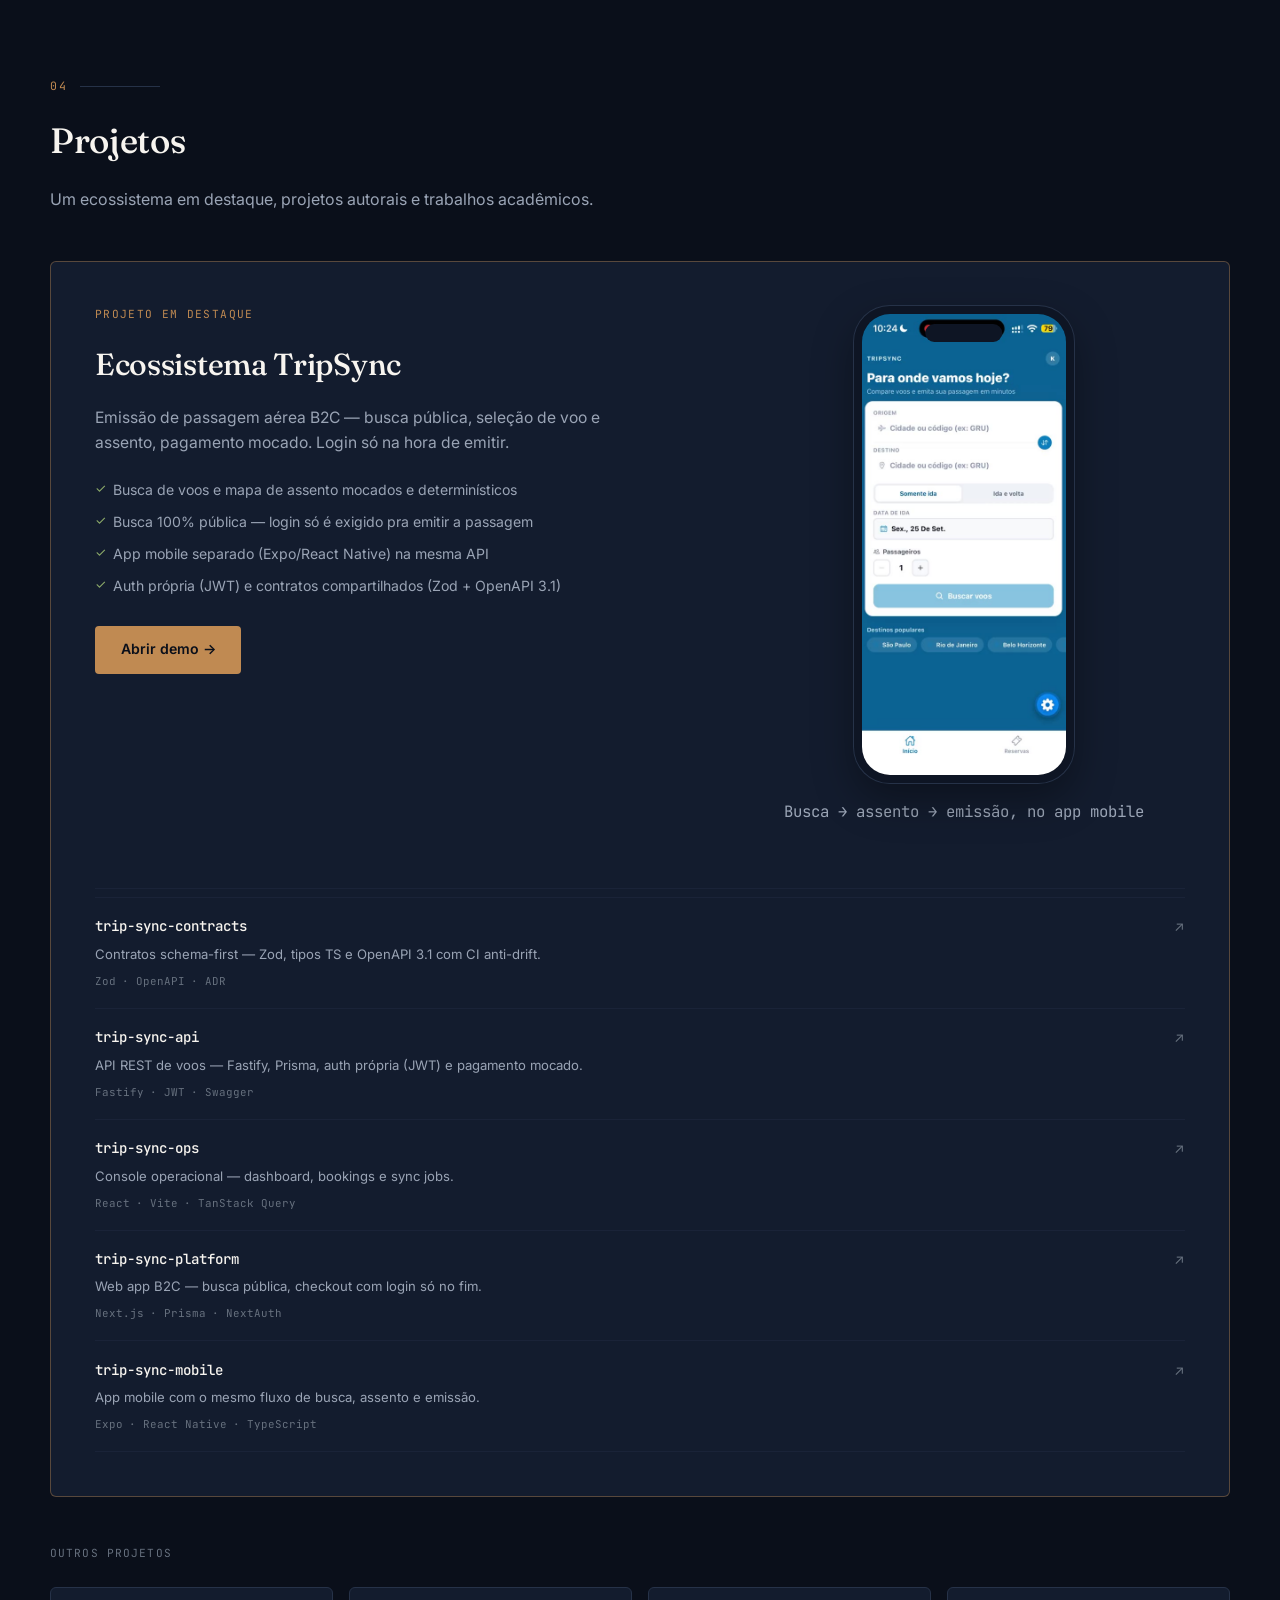
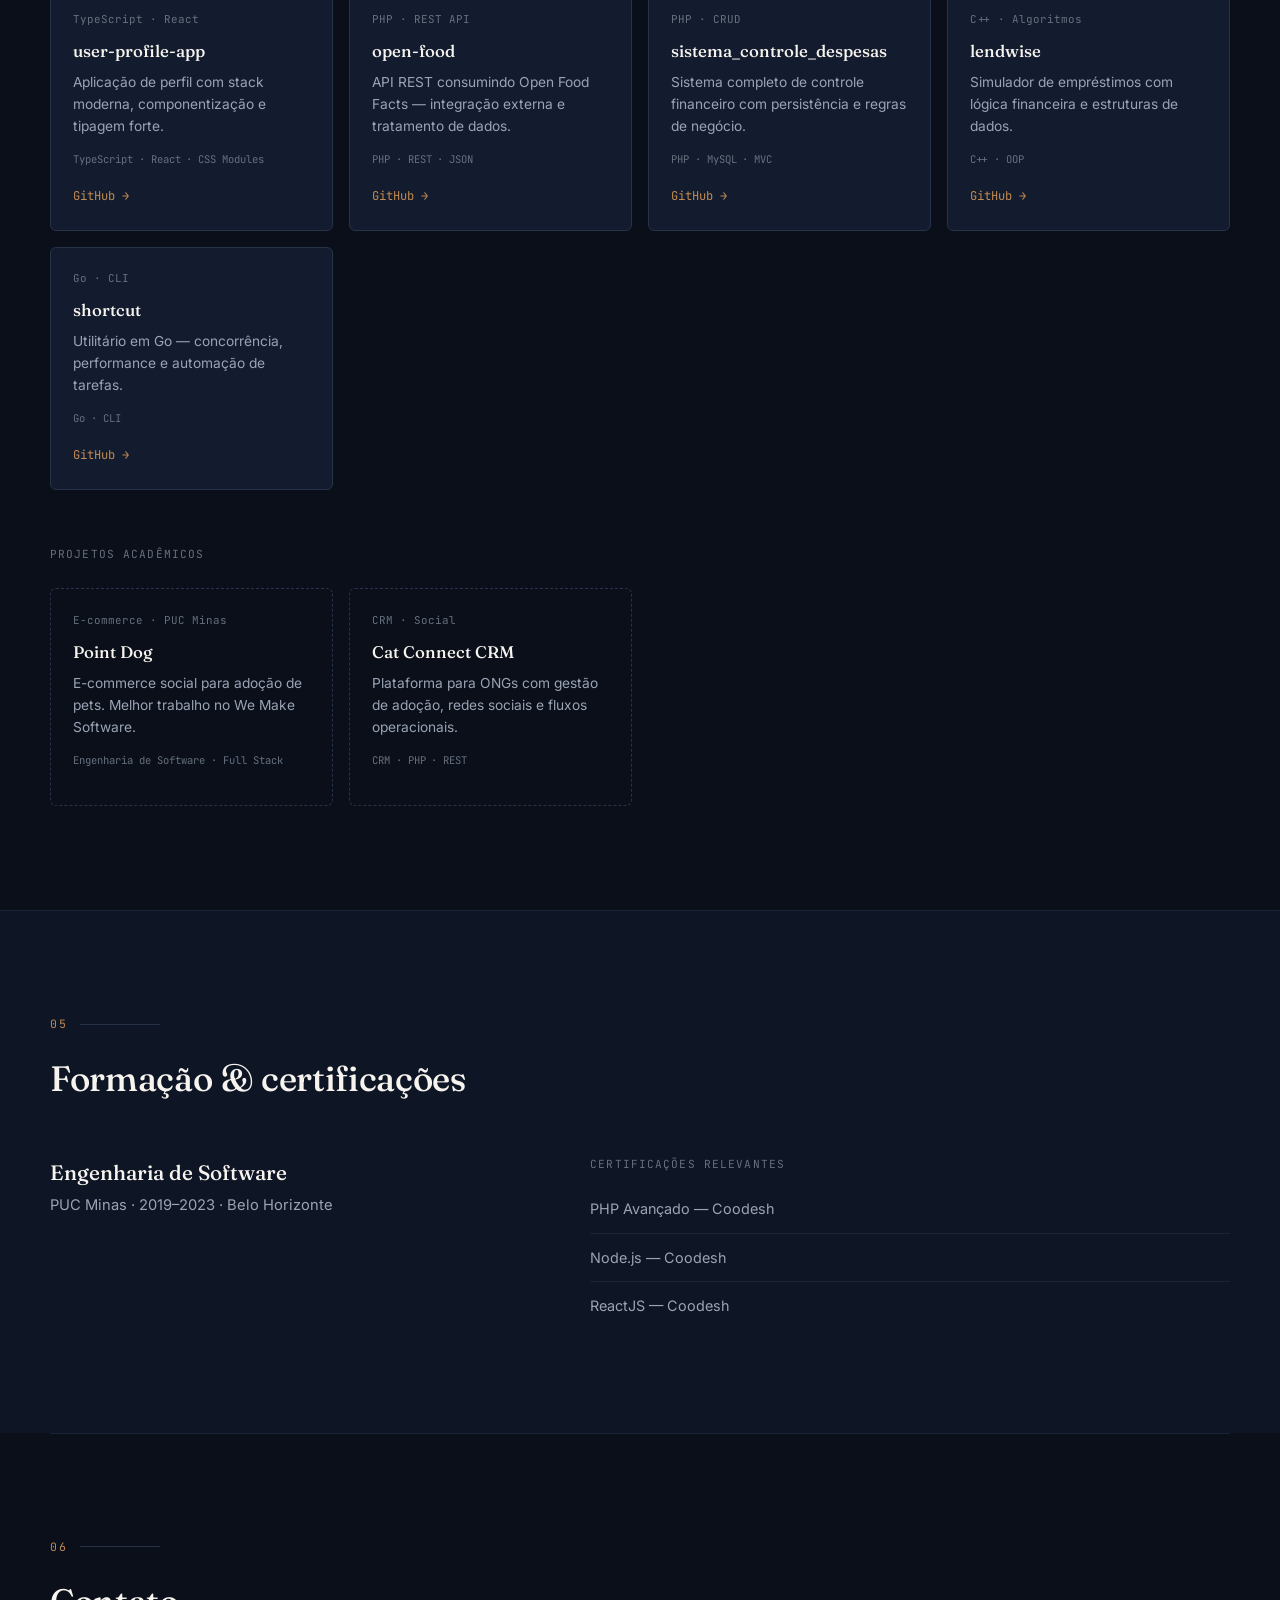
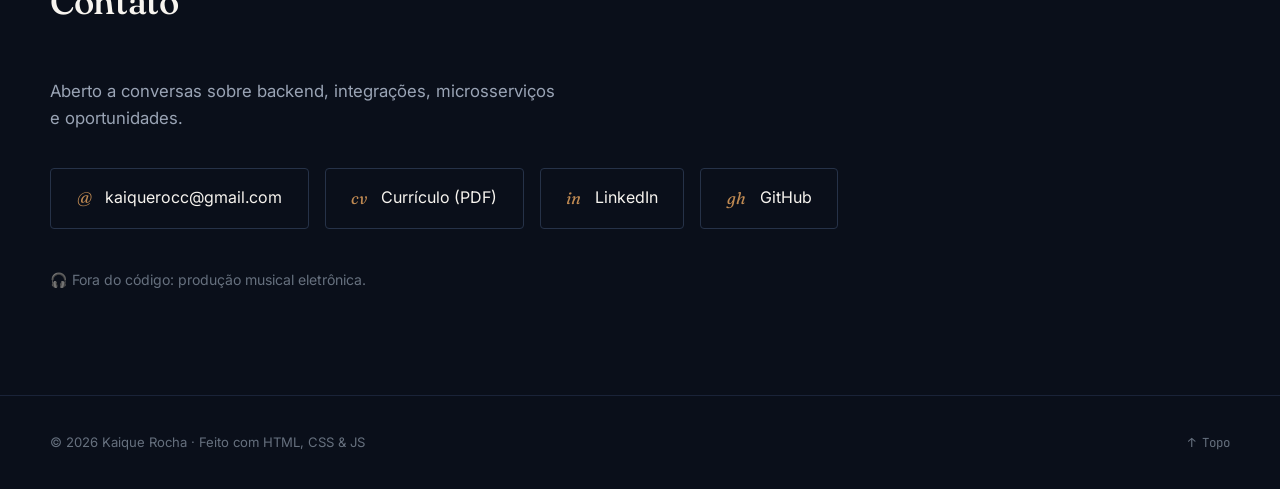
==== commit 668799d4: "feat: substitui GIF por vídeo autoplay/loop no demo do TripSync mobile Converte a gravação de tela (" ====
--- a/index.html
+++ b/index.html
@@ -409,12 +409,19 @@
           </div>
           <div class="phone-mockup">
             <div class="phone-frame">
-              <img
-                src="assets/tripsync-mobile-demo.gif"
-                alt="Demo do fluxo de reserva do TripSync em um celular: busca, seleção, emissão e confirmação"
+              <video
                 class="phone-screen"
-                loading="lazy"
-              />
+                poster="assets/tripsync-mobile-demo-poster.jpg"
+                autoplay
+                muted
+                loop
+                playsinline
+                webkit-playsinline="true"
+                preload="auto"
+                aria-label="Demo do fluxo de reserva do TripSync em um celular: busca, seleção, emissão e confirmação"
+              >
+                <source src="assets/tripsync-mobile-demo.mp4" type="video/mp4" />
+              </video>
             </div>
             <p class="phone-caption" data-i18n="projects.tripsync.phoneCaption">Busca → assento → emissão, no app mobile</p>
           </div>
